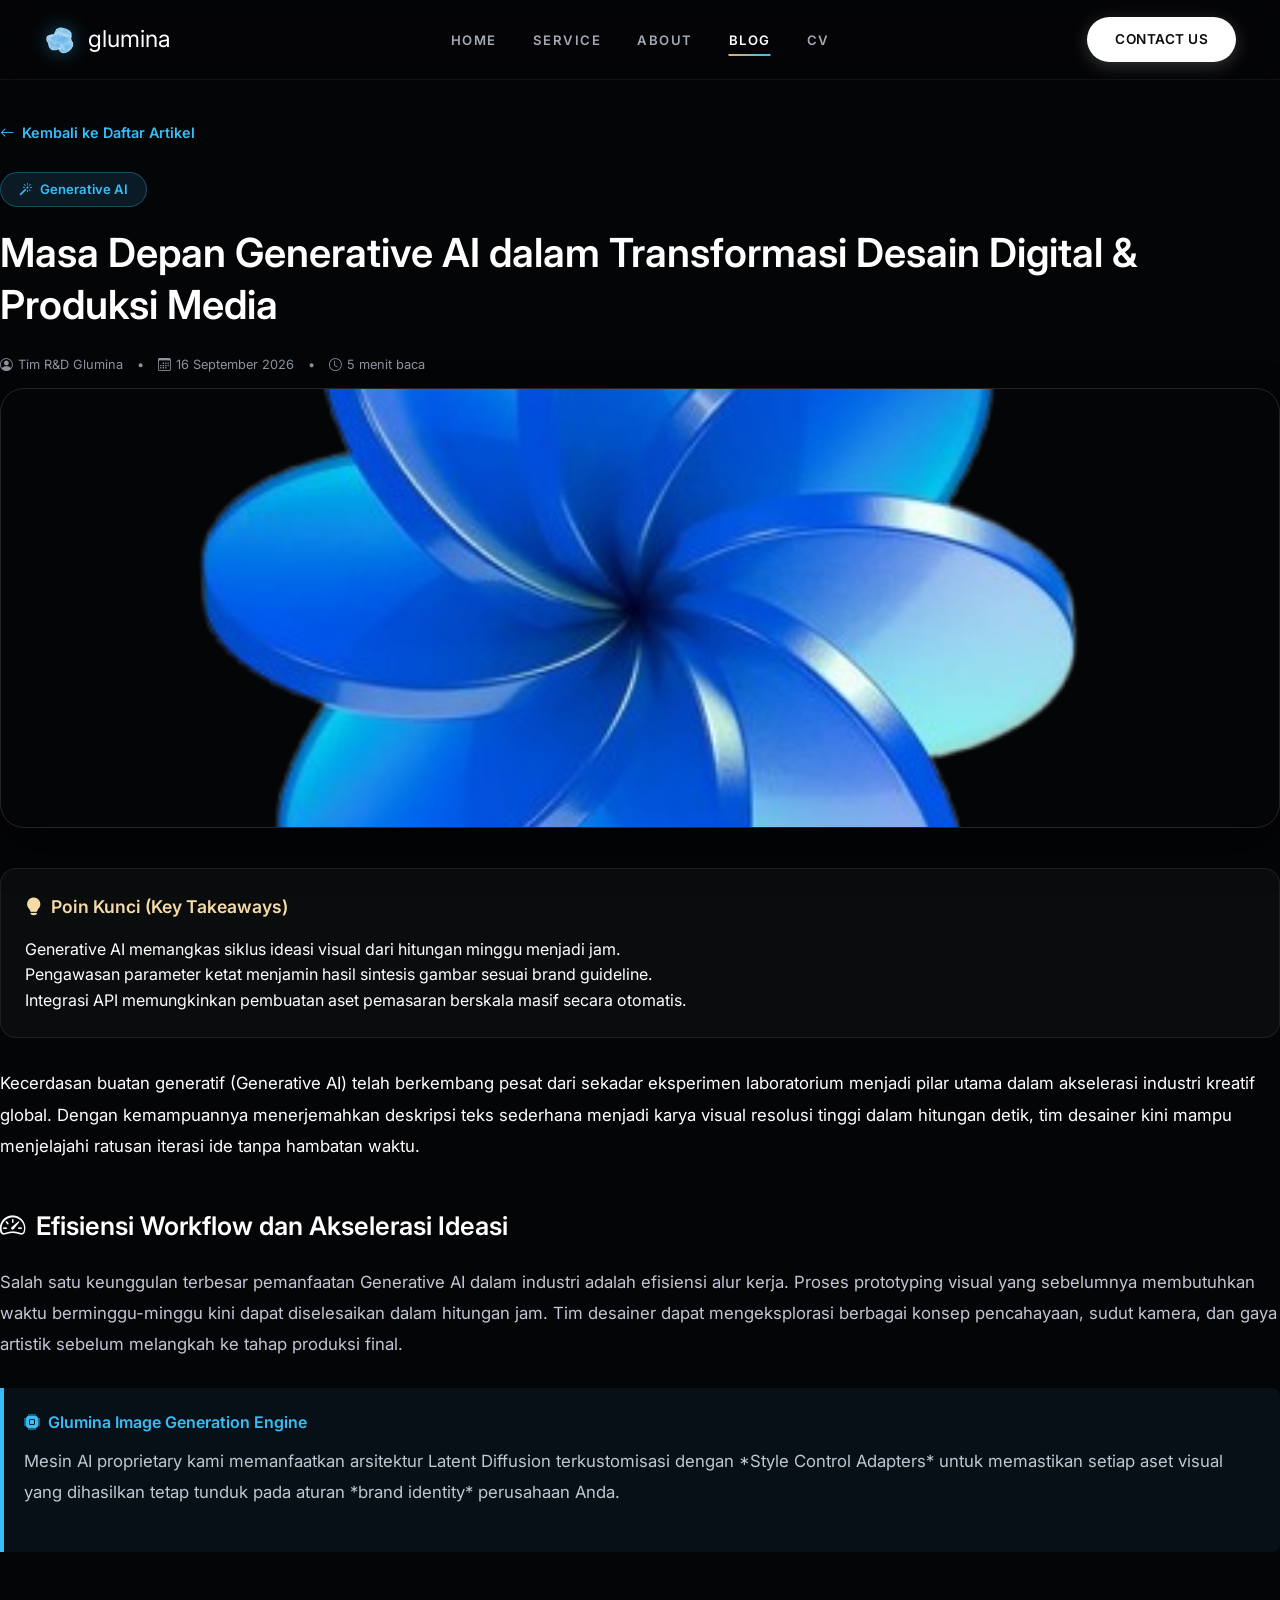
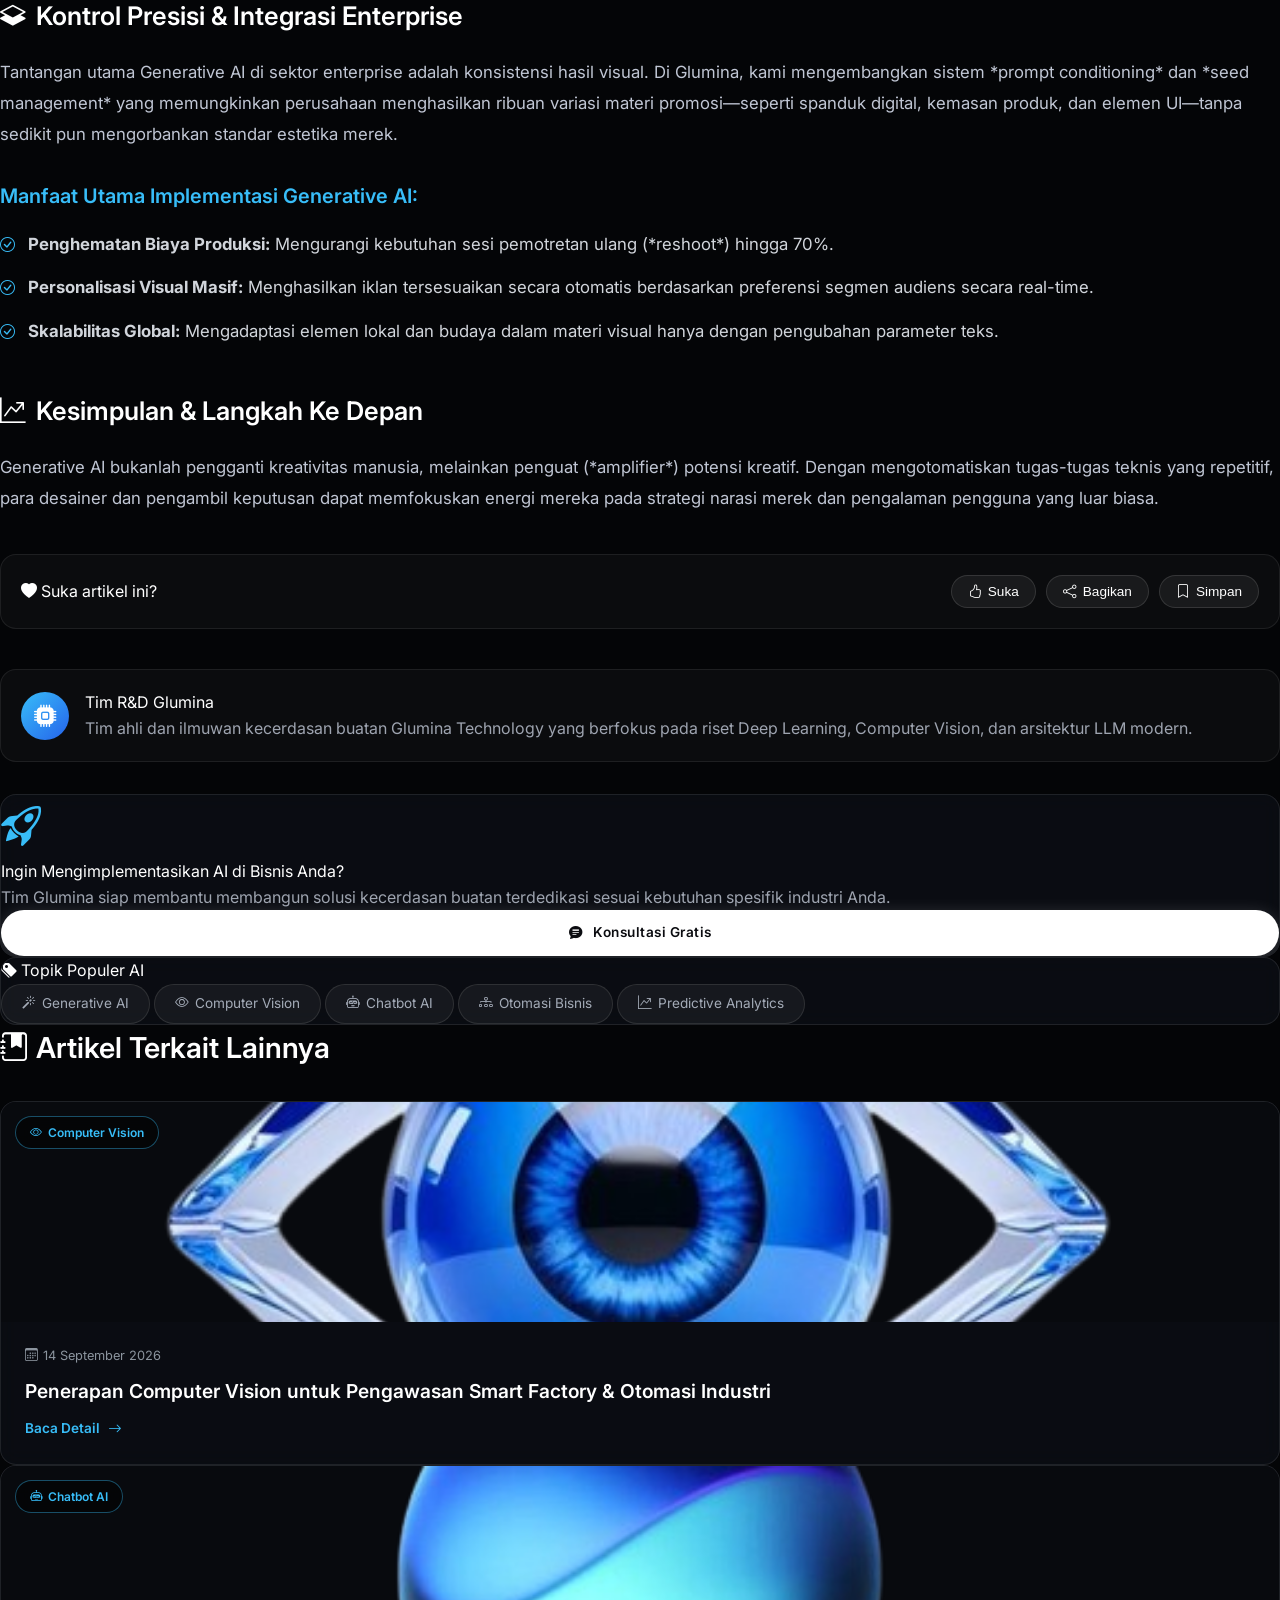
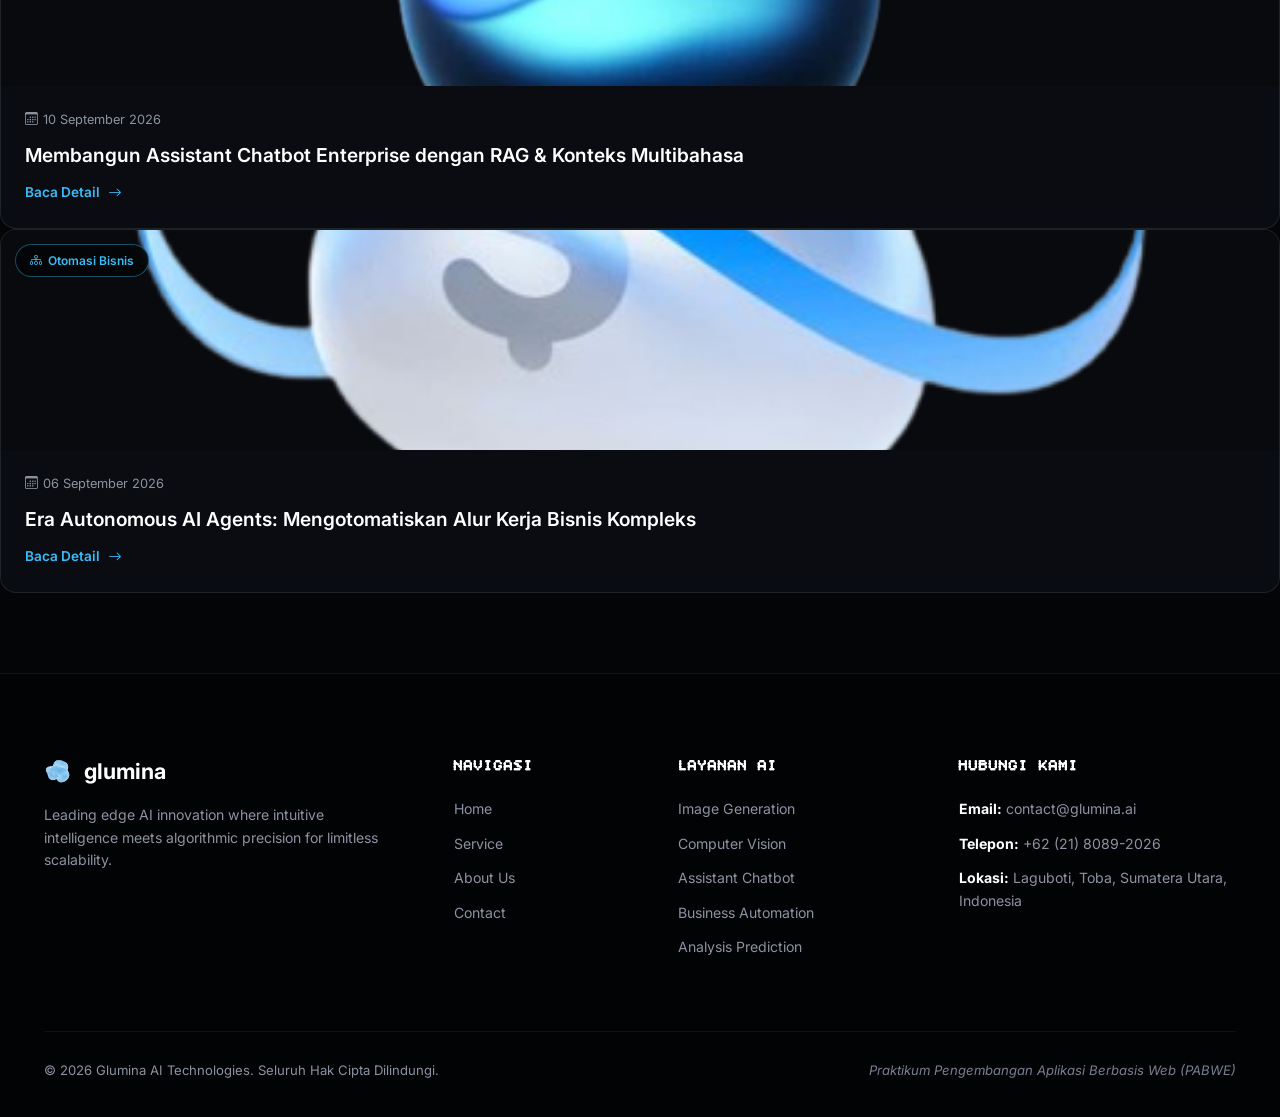
==== blog-detail.html @ ffeb389b "update: optimalisation code" ====
<!DOCTYPE html>
<html lang="id">

<head>
    <meta charset="UTF-8">
    <meta name="viewport" content="width=device-width, initial-scale=1.0">
    <meta name="description" content="Detail Artikel Glumina Blog — Wawasan Mendalam Seputar Artificial Intelligence &amp; Teknologi Terdepan.">
    <title id="pageTitle">Glumina Blog Article — Detail Artikel AI</title>
    <link rel="preconnect" href="https://fonts.googleapis.com">
    <link rel="preconnect" href="https://fonts.gstatic.com" crossorigin>
    <link href="https://fonts.googleapis.com/css2?family=Bitcount+Single:wght@100..900&family=Inter:ital,opsz,wght@0,14..32,100..900;1,14..32,100..900&display=swap" rel="stylesheet">
    <link rel="icon" type="image/png" href="assets/images/logoglumina.png">
    <link rel="stylesheet" href="bootstrap-5.3.8-dist/css/bootstrap.min.css">
    <link rel="stylesheet" href="https://cdn.jsdelivr.net/npm/bootstrap-icons@1.11.3/font/bootstrap-icons.min.css">
    <link rel="stylesheet" href="styles/app.css">
</head>

<body>
    <header class="site-header" id="header">
        <div class="header-container">
            <a href="index.html" class="brand-logo" aria-label="Glumina Home">
                <img src="assets/images/luminalogo.gif" alt="Glumina Cloud Logo" class="brand-icon">
                <span class="brand-name">glumina</span>
            </a>
            <button class="nav-toggle" id="navToggle" aria-label="Buka Menu Navigasi" aria-expanded="false">
                <span class="hamburger-line"></span>
                <span class="hamburger-line"></span>
                <span class="hamburger-line"></span>
            </button>
            <nav class="main-nav" id="mainNav">
                <ul class="nav-list">
                    <li class="nav-item"><a href="index.html" class="nav-link">HOME</a></li>
                    <li class="nav-item"><a href="index.html#layanan" class="nav-link">SERVICE</a></li>
                    <li class="nav-item"><a href="index.html#tentang" class="nav-link">ABOUT</a></li>
                    <li class="nav-item"><a href="blog.html" class="nav-link active">BLOG</a></li>
                    <li class="nav-item"><a href="cv.html" class="nav-link">CV</a></li>
                    <li class="nav-item mobile-nav-cta"><a href="index.html#cta" class="btn btn-pill btn-primary">CONTACT US</a></li>
                </ul>
            </nav>
            <div class="header-action">
                <a href="index.html#cta" class="btn btn-pill btn-primary">CONTACT US</a>
            </div>
        </div>
    </header>

    <main>
        <section class="article-section">
            <div class="container">
                <div class="row justify-content-center">
                    <div class="col-12 col-lg-10">

                        <!-- Back to blog link -->
                        <a href="blog.html" class="back-link">
                            <i class="bi bi-arrow-left"></i> Kembali ke Daftar Artikel
                        </a>

                        <!-- Article Header -->
                        <div class="text-center mb-4">
                            <div id="articleBadge" class="article-header-badge">
                                <i id="categoryIcon" class="bi bi-cpu"></i> <span id="categoryName">Generative AI</span>
                            </div>
                            <h1 id="articleTitle" class="article-hero-title">
                                Masa Depan Generative AI dalam Transformasi Desain Digital & Produksi Media
                            </h1>

                            <!-- Article Meta info -->
                            <div class="bs-card-meta justify-content-center text-center">
                                <span class="bs-card-meta-item">
                                    <i class="bi bi-person-circle"></i> <span id="articleAuthor">Tim R&D Glumina</span>
                                </span>
                                <span>&bull;</span>
                                <span class="bs-card-meta-item">
                                    <i class="bi bi-calendar3"></i> <span id="articleDate">16 Sept 2026</span>
                                </span>
                                <span>&bull;</span>
                                <span class="bs-card-meta-item">
                                    <i class="bi bi-clock"></i> <span id="articleReadTime">5 menit baca</span>
                                </span>
                            </div>
                        </div>

                        <!-- Featured Cover Image -->
                        <img id="articleCover" src="assets/images/fitur/imagegenerate.png" alt="Article Cover" class="article-cover-img">

                        <!-- Main Content & Sidebar Layout -->
                        <div class="row g-4">
                            <!-- Left / Center: Article Content -->
                            <div class="col-12 col-lg-8">

                                <!-- Key Takeaways Box -->
                                <div class="key-takeaways-card">
                                    <h2 class="key-takeaways-title">
                                        <i class="bi bi-lightbulb-fill"></i> Poin Kunci (Key Takeaways)
                                    </h2>
                                    <ul id="keyTakeawaysList" class="mb-0">
                                        <li>Generative AI memangkas siklus ideasi visual dari hitungan minggu menjadi jam.</li>
                                        <li>Pengawasan parameter ketat menjamin hasil sintesis gambar sesuai brand guideline.</li>
                                        <li>Integrasi API memungkinkan pembuatan aset pemasaran berskala masif secara otomatis.</li>
                                    </ul>
                                </div>

                                <!-- Dynamic Body Content -->
                                <div id="articleBody" class="article-body-text">
                                    <!-- Populated via JavaScript -->
                                </div>

                                <!-- Share & Action Bar -->
                                <div class="share-bar">
                                    <div class="d-flex align-items-center gap-2">
                                        <span class="text-white fw-bold"><i class="bi bi-heart-fill text-danger me-1"></i> Suka artikel ini?</span>
                                    </div>
                                    <div class="share-btn-group">
                                        <button class="btn-action-icon" onclick="alert('Artikel berhasil disukai!')">
                                            <i class="bi bi-hand-thumbs-up"></i> Suka
                                        </button>
                                        <button class="btn-action-icon" onclick="navigator.clipboard.writeText(window.location.href); alert('Tautan artikel berhasil disalin!');">
                                            <i class="bi bi-share"></i> Bagikan
                                        </button>
                                        <button class="btn-action-icon" onclick="alert('Artikel disimpan ke daftar bacaan!')">
                                            <i class="bi bi-bookmark"></i> Simpan
                                        </button>
                                    </div>
                                </div>

                                <!-- Author Card -->
                                <div class="article-author-card">
                                    <div class="article-author-avatar">
                                        <i class="bi bi-cpu-fill"></i>
                                    </div>
                                    <div>
                                        <p id="authorCardName" class="text-white mb-1 fw-bold">Tim R&D Glumina</p>
                                        <p class="text-muted small mb-0"> Tim ahli dan ilmuwan kecerdasan buatan Glumina Technology yang berfokus pada riset Deep Learning, Computer Vision, dan arsitektur LLM modern.</p>
                                    </div>
                                </div>

                            </div>

                            <!-- Right: Sidebar Sticky Navigation & Info -->
                            <div class="col-12 col-lg-4">
                                <div class="sticky-top" style="top: 100px;">

                                    <!-- AI Solutions Banner -->
                                    <div class="card bs-blog-card p-4 mb-4 text-center">
                                        <i class="bi bi-rocket-takeoff text-cyan mb-2" style="font-size: 2.5rem; color: var(--cyan-accent);"></i>
                                        <p class="text-white fs-5 fw-bold mb-2">Ingin Mengimplementasikan AI di Bisnis Anda?</p>
                                        <p class="text-muted small mb-3">Tim Glumina siap membantu membangun solusi kecerdasan buatan terdedikasi sesuai kebutuhan spesifik industri Anda.</p>
                                        <a href="index.html#cta" class="btn btn-pill btn-primary w-100">
                                            <i class="bi bi-chat-text-fill"></i> Konsultasi Gratis
                                        </a>
                                    </div>

                                    <!-- Article Categories Quick Box -->
                                    <div class="card bs-blog-card p-4">
                                        <p class="text-white fs-6 fw-bold mb-3">
                                            <i class="bi bi-tags-fill text-gold me-2"></i> Topik Populer AI
                                        </p>
                                        <div class="d-flex flex-wrap gap-2">
                                            <a href="blog.html" class="category-pill py-1 px-3 fs-7 text-decoration-none">
                                                <i class="bi bi-magic"></i> Generative AI
                                            </a>
                                            <a href="blog.html" class="category-pill py-1 px-3 fs-7 text-decoration-none">
                                                <i class="bi bi-eye"></i> Computer Vision
                                            </a>
                                            <a href="blog.html" class="category-pill py-1 px-3 fs-7 text-decoration-none">
                                                <i class="bi bi-robot"></i> Chatbot AI
                                            </a>
                                            <a href="blog.html" class="category-pill py-1 px-3 fs-7 text-decoration-none">
                                                <i class="bi bi-diagram-3"></i> Otomasi Bisnis
                                            </a>
                                            <a href="blog.html" class="category-pill py-1 px-3 fs-7 text-decoration-none">
                                                <i class="bi bi-graph-up-arrow"></i> Predictive Analytics
                                            </a>
                                        </div>
                                    </div>

                                </div>
                            </div>
                        </div>

                        <!-- Related Articles Section (Bootstrap Cards) -->
                        <div class="mt-5 pt-4 border-top border-secondary border-opacity-25">
                            <h2 class="related-title">
                                <i class="bi bi-journal-bookmark-fill me-2 text-cyan"></i> Artikel Terkait Lainnya
                            </h2>
                            <div class="row g-4" id="relatedArticlesRow">
                                <!-- Populated dynamically by JS -->
                            </div>
                        </div>

                    </div>
                </div>
            </div>
        </section>
    </main>

    <footer class="site-footer" id="kontak">
        <div class="section-container">
            <div class="footer-top">
                <div class="footer-col footer-brand-col">
                    <div class="footer-brand"><img src="assets/images/luminalogo.gif" alt="Logo" class="footer-logo"><span class="footer-brand-name">glumina</span></div>
                    <p class="footer-tagline">Leading edge AI innovation where intuitive intelligence meets algorithmic precision for limitless scalability.</p>
                </div>
                <div class="footer-col">
                    <p class="footer-heading font-bitcount">Navigasi</p>
                    <ul class="footer-nav">
                        <li><a href="index.html" class="footer-link">Home</a></li>
                        <li><a href="#layanan" class="footer-link">Service</a></li>
                        <li><a href="#tentang" class="footer-link">About Us</a></li>
                        <li><a href="#cta" class="footer-link">Contact</a></li>
                    </ul>
                </div>
                <div class="footer-col">
                    <p class="footer-heading font-bitcount">Layanan AI</p>
                    <ul class="footer-nav">
                        <li><a href="#service-image-gen" class="footer-link">Image Generation</a></li>
                        <li><a href="#service-comp-vision" class="footer-link">Computer Vision</a></li>
                        <li><a href="#service-chatbot" class="footer-link">Assistant Chatbot</a></li>
                        <li><a href="#service-automation" class="footer-link">Business Automation</a></li>
                        <li><a href="#service-analysis" class="footer-link">Analysis Prediction</a></li>
                    </ul>
                </div>
                <div class="footer-col">
                    <p class="footer-heading font-bitcount">Hubungi Kami</p>
                    <ul class="footer-contact">
                        <li><strong>Email:</strong> contact@glumina.ai</li>
                        <li><strong>Telepon:</strong> +62 (21) 8089-2026</li>
                        <li><strong>Lokasi:</strong> Laguboti, Toba, Sumatera Utara, Indonesia</li>
                    </ul>
                </div>
            </div>
            <div class="footer-bottom">
                <p class="footer-copyright">&copy; 2026 Glumina AI Technologies. Seluruh Hak Cipta Dilindungi.</p>
                <p class="footer-academic">Praktikum Pengembangan Aplikasi Berbasis Web (PABWE)</p>
            </div>
        </div>
    </footer>

    <script src="bootstrap-5.3.8-dist/js/bootstrap.bundle.min.js"></script>
    <script>
        const navToggle = document.getElementById('navToggle');
        const mainNav = document.getElementById('mainNav');
        if (navToggle && mainNav) {
            navToggle.addEventListener('click', () => {
                mainNav.classList.toggle('active');
            });
        }

        // Comprehensive Database of AI Articles
        const articlesDB = {
            "generative-ai": {
                id: "generative-ai",
                category: "Generative AI",
                categoryIcon: "bi-magic",
                title: "Masa Depan Generative AI dalam Transformasi Desain Digital & Produksi Media",
                author: "Tim R&D Glumina",
                date: "16 September 2026",
                readTime: "5 menit baca",
                cover: "assets/images/fitur/imagegenerate.png",
                takeaways: [
                    "Generative AI memangkas siklus ideasi visual dari hitungan minggu menjadi jam.",
                    "Pengawasan parameter ketat menjamin hasil sintesis gambar sesuai brand guideline.",
                    "Integrasi API memungkinkan pembuatan aset pemasaran berskala masif secara otomatis."
                ],
                content: `
                    <p class="lead text-white fw-normal">
                        Kecerdasan buatan generatif (Generative AI) telah berkembang pesat dari sekadar eksperimen laboratorium menjadi pilar utama dalam akselerasi industri kreatif global. Dengan kemampuannya menerjemahkan deskripsi teks sederhana menjadi karya visual resolusi tinggi dalam hitungan detik, tim desainer kini mampu menjelajahi ratusan iterasi ide tanpa hambatan waktu.
                    </p>

                    <h2><i class="bi bi-speedometer2 text-cyan"></i> Efisiensi Workflow dan Akselerasi Ideasi</h2>
                    <p>
                        Salah satu keunggulan terbesar pemanfaatan Generative AI dalam industri adalah efisiensi alur kerja. Proses prototyping visual yang sebelumnya membutuhkan waktu berminggu-minggu kini dapat diselesaikan dalam hitungan jam. Tim desainer dapat mengeksplorasi berbagai konsep pencahayaan, sudut kamera, dan gaya artistik sebelum melangkah ke tahap produksi final.
                    </p>

                    <div class="ai-callout-box">
                        <div class="ai-callout-title">
                            <i class="bi bi-cpu-fill"></i> Glumina Image Generation Engine
                        </div>
                        <p class="mb-0 text-white-50 small">
                            Mesin AI proprietary kami memanfaatkan arsitektur Latent Diffusion terkustomisasi dengan *Style Control Adapters* untuk memastikan setiap aset visual yang dihasilkan tetap tunduk pada aturan *brand identity* perusahaan Anda.
                        </p>
                    </div>

                    <h2><i class="bi bi-layers-half text-cyan"></i> Kontrol Presisi & Integrasi Enterprise</h2>
                    <p>
                        Tantangan utama Generative AI di sektor enterprise adalah konsistensi hasil visual. Di Glumina, kami mengembangkan sistem *prompt conditioning* dan *seed management* yang memungkinkan perusahaan menghasilkan ribuan variasi materi promosi—seperti spanduk digital, kemasan produk, dan elemen UI—tanpa sedikit pun mengorbankan standar estetika merek.
                    </p>

                    <h3>Manfaat Utama Implementasi Generative AI:</h3>
                    <ul>
                        <li><strong>Penghematan Biaya Produksi:</strong> Mengurangi kebutuhan sesi pemotretan ulang (*reshoot*) hingga 70%.</li>
                        <li><strong>Personalisasi Visual Masif:</strong> Menghasilkan iklan tersesuaikan secara otomatis berdasarkan preferensi segmen audiens secara real-time.</li>
                        <li><strong>Skalabilitas Global:</strong> Mengadaptasi elemen lokal dan budaya dalam materi visual hanya dengan pengubahan parameter teks.</li>
                    </ul>

                    <h2><i class="bi bi-graph-up-arrow text-cyan"></i> Kesimpulan & Langkah Ke Depan</h2>
                    <p>
                        Generative AI bukanlah pengganti kreativitas manusia, melainkan penguat (*amplifier*) potensi kreatif. Dengan mengotomatiskan tugas-tugas teknis yang repetitif, para desainer dan pengambil keputusan dapat memfokuskan energi mereka pada strategi narasi merek dan pengalaman pengguna yang luar biasa.
                    </p>
                `
            },

            "computer-vision": {
                id: "computer-vision",
                category: "Computer Vision",
                categoryIcon: "bi-eye",
                title: "Penerapan Computer Vision untuk Pengawasan Smart Factory & Otomasi Industri",
                author: "Dr. Aris Setiawan (Lead Computer Vision Engineer)",
                date: "14 September 2026",
                readTime: "7 menit baca",
                cover: "assets/images/fitur/compvision.png",
                takeaways: [
                    "Deteksi cacat visual presisi mikron meningkatkan standar kontrol kualitas manufaktur.",
                    "Pemrosesan Edge AI memastikan analisis video real-time dengan latensi terendah (<15ms).",
                    "Sistem otomatisasi K3 (Safety) mencegah kecelakaan kerja dengan pengawasan AI 24/7."
                ],
                content: `
                    <p class="lead text-white fw-normal">
                        Dalam era Industri 4.0, integrasi sistem Computer Vision pada lini produksi pabrik pintar (Smart Factory) telah mengubah cara perusahaan manufaktur menjaga kualitas produk dan keamanan operasional secara terukur dan otomatis.
                    </p>

                    <h2><i class="bi bi-search text-cyan"></i> Deteksi Cacat Visual Otomatis (Automated Defect Detection)</h2>
                    <p>
                        Inspeksi manual oleh manusia sering kali rentan terhadap kelelahan dan inkonsistensi. Menggunakan arsitektur jaringan saraf konvolusional (CNN) mutakhir seperti YOLO dan Vision Transformers, kamera industri yang ditenagai Glumina Computer Vision mampu mendeteksi retakan micro, goresan cat, dan kesalahan perakitan komponen dalam kecepatan 120 frame per detik.
                    </p>

                    <div class="ai-callout-box">
                        <div class="ai-callout-title">
                            <i class="bi bi-shield-check"></i> Pengawasan Keselamatan Kerja (K3 / HSE)
                        </div>
                        <p class="mb-0 text-white-50 small">
                            Sistem AI kami secara otomatis mengidentifikasi pekerja yang tidak menggunakan Alat Pelindung Diri (APD) seperti helm atau rompi keselamatan di area berbahaya, lalu mengirimkan notifikasi peringatan instan ke pusat kendali.
                        </p>
                    </div>

                    <h2><i class="bi bi-cpu text-cyan"></i> Pemrosesan Edge AI Tanpa Latensi</h2>
                    <p>
                        Untuk menjamin keputusan cepat di garis produksi, algoritma Computer Vision Glumina disebarkan langsung pada perangkat *Edge Hardware* terkustomisasi. Ini menghilangkan ketergantungan pada koneksi internet dan menjamin pemrosesan data sensitif tetap berada di dalam jaringan internal pabrik.
                    </p>

                    <h3>Fitur Unggulan Computer Vision Glumina:</h3>
                    <ul>
                        <li><strong>High-Speed Optical Character Recognition (OCR):</strong> Membaca nomor seri dan kode matriks pada produk bergerak cepat.</li>
                        <li><strong>Multi-Camera Synchronization:</strong> Melacak pergerakan aset dan armada otomatis (AGV) di seluruh area gudang secara terintegrasi.</li>
                        <li><strong>Dashboard Analitik Predictive Quality:</strong> Menyediakan statistik tren cacat produk secara komprehensif.</li>
                    </ul>

                    <h2><i class="bi bi-check-circle-fill text-cyan"></i> Kesimpulan</h2>
                    <p>
                        Penerapan Computer Vision dalam smart factory tidak hanya meningkatkan efisiensi operasional, tetapi juga menciptakan lingkungan kerja yang jauh lebih aman serta memperkuat daya saing produk di pasar global.
                    </p>
                `
            },

            "chatbot-ai": {
                id: "chatbot-ai",
                category: "Chatbot AI",
                categoryIcon: "bi-robot",
                title: "Membangun Assistant Chatbot Enterprise dengan RAG & Konteks Multibahasa",
                author: "Maya Putri (Head of AI Solutions)",
                date: "10 September 2026",
                readTime: "6 menit baca",
                cover: "assets/images/fitur/chatassist.png",
                takeaways: [
                    "Retrieval-Augmented Generation (RAG) menghilangkan halusinasi teks pada AI enterprise.",
                    "Dukungan multibahasa alami meningkatkan kepuasan pelanggan secara global.",
                    "Integrasi seamlessly dengan CRM dan sistem ticketing internal perusahaan."
                ],
                content: `
                    <p class="lead text-white fw-normal">
                        Layanan pelanggan masa kini membutuhkan kecepatan respons tanpa mengorbankan ketepatan informasi. Dengan memadukan Large Language Models (LLM) dan arsitektur Retrieval-Augmented Generation (RAG), chatbot AI modern mampu menjawab pertanyaan kompleks pelanggan berdasarkan basis pengetahuan resmi perusahaan secara presisi.
                    </p>

                    <h2><i class="bi bi-database-check text-cyan"></i> Solusi RAG: Menghindari Halusinasi Informasi</h2>
                    <p>
                        Model AI generatif standar terkadang memberikan jawaban yang tampak meyakinkan namun salah secara fakta (halusinasi). Dengan teknik RAG, chatbot Glumina terlebih dahulu melakukan pencarian fakta pada *Vector Database* perusahaan sebelum menyusun jawaban. Hasilnya adalah jawaban yang 100% akurat dan terverifikasi.
                    </p>

                    <div class="ai-callout-box">
                        <div class="ai-callout-title">
                            <i class="bi bi-translate"></i> Pengenalan Konteks Multibahasa & Empati
                        </div>
                        <p class="mb-0 text-white-50 small">
                            Chatbot kami tidak hanya menerjemahkan kata demi kata, melainkan memahami nuansa bahasa lokal, nada emosi pelanggan, serta jargon spesifik industri seperti perbankan, e-commerce, dan logistik.
                        </p>
                    </div>

                    <h2><i class="bi bi-diagram-2 text-cyan"></i> Integrasi Omni-Channel & Handoff ke Manusia</h2>
                    <p>
                        Chatbot Glumina dapat dengan mudah terhubung ke berbagai platform komunikasi populer seperti WhatsApp Business, Website Live Chat, Telegram, hingga Slack. Jika pelanggan membutuhkan penanganan khusus, AI secara mulus menyerahkan percakapan (*handoff*) beserta ringkasan riwayat ke agen manusia.
                    </p>

                    <h3>Keunggulan Asisten Chatbot Glumina:</h3>
                    <ul>
                        <li><strong>Dukungan Operasional 24/7/365:</strong> Menangani hingga 90% pertanyaan rutin secara mandiri tanpa penundaan.</li>
                        <li><strong>Keamanan Data Terjamin:</strong> Memenuhi standar enkripsi data enterprise dan kepatuhan privasi (GDPR/UU PDP).</li>
                        <li><strong>Waktu Pembelajaran Singkat:</strong> Cukup dengan mengunggah dokumen PDF, FAQ, atau API documentation untuk melatih bot.</li>
                    </ul>

                    <h2><i class="bi bi-trophy text-cyan"></i> Kesimpulan</h2>
                    <p>
                        Asisten Chatbot AI modern bertransformasi dari sekadar mesin penjawab otomatis menjadi mitra strategis dalam meningkatkan loyalitas dan kepuasan pelanggan enterprise.
                    </p>
                `
            },

            "autonomous-agents": {
                id: "autonomous-agents",
                category: "Otomasi Bisnis",
                categoryIcon: "bi-diagram-3",
                title: "Era Autonomous AI Agents: Mengotomatiskan Alur Kerja Bisnis Kompleks",
                author: "Tim Architecture Glumina",
                date: "06 September 2026",
                readTime: "8 menit baca",
                cover: "assets/images/fitur/business.png",
                takeaways: [
                    "Agen AI mandiri mampu merencanakan dan mengeksekusi urutan tugas multi-langkah.",
                    "Sistem Multi-Agent Collaboration memungkinkan pemisahan peran secara spesifik.",
                    "Integrasi API otomatis mengurangi kebutuhan input manual secara drastis."
                ],
                content: `
                    <p class="lead text-white fw-normal">
                        Perkembangan teknologi kecerdasan buatan telah memasuki babak baru dengan lahirnya Autonomous AI Agents. Berbeda dengan AI konvensional yang hanya merespons satu instruksi, AI Agents memiliki kemampuan beradaptasi, menyusun rencana kerja, mengeksekusi alat (*tool use*), dan menyelesaikan masalah bisnis yang rumit secara mandiri.
                    </p>

                    <h2><i class="bi bi-gear-wide-connected text-cyan"></i> Bagaimana AI Agent Bekerja?</h2>
                    <p>
                        Autonomous AI Agent memanfaatkan LLM sebagai 'otak utama' untuk memecahkan sasaran besar menjadi langkah-langkah kecil. Agent kemudian memanggil API eksternal, membaca dokumen, menjalankan kueri basis data, hingga mengirimkan laporan analisis secara otomatis.
                    </p>

                    <div class="ai-callout-box">
                        <div class="ai-callout-title">
                            <i class="bi bi-people-fill"></i> Arsitektur Multi-Agent Collaboration
                        </div>
                        <p class="mb-0 text-white-50 small">
                            Di Glumina, kami menerapkan pola beberapa agen AI yang saling berhubungan—misalnya **Agent Perencana**, **Agent Pengumpul Data**, dan **Agent Quality Assurance**—yang saling memeriksa hasil kerja satu sama lain sebelum memberikan output akhir.
                        </p>
                    </div>

                    <h2><i class="bi bi-briefcase text-cyan"></i> Studi Kasus Otomasi Proses Bisnis</h2>
                    <p>
                        Dalam divisi riset pasar, AI Agent Glumina dapat menerima instruksi: *"Buat analisis kompetitor untuk produk X"*. Agent secara otomatis menjelajahi web, merangkum harga kompetitor, mengekstrak tanggapan pelanggan, menyusun laporan PDF, dan mengirimkan email ringkasan ke jajaran manajerial.
                    </p>

                    <h3>Manfaat Utama Agen AI Mandiri:</h3>
                    <ul>
                        <li><strong>Eksekusi Tugas End-to-End:</strong> Tidak memerlukan pengawasan manusia di setiap langkah kecil.</li>
                        <li><strong>Self-Correction & Error Handling:</strong> Agen mampu mendeteksi kegagalan API dan mencoba alternatif solusi secara otomatis.</li>
                        <li><strong>Skalabilitas Alur Kerja:</strong> Menangani ribuan dokumen atau transaksi secara paralel.</li>
                    </ul>

                    <h2><i class="bi bi-rocket text-cyan"></i> Masa Depan Agen Cerdas</h2>
                    <p>
                        Autonomous AI Agents akan menjadi tulang punggung efisiensi bisnis masa depan, memungkinkan organisasi memfokuskan SDM pada keputusan strategis berbobot tinggi.
                    </p>
                `
            },

            "predictive-analytics": {
                id: "predictive-analytics",
                category: "AI Trends",
                categoryIcon: "bi-graph-up-arrow",
                title: "Predictive Analytics Berbasis Machine Learning untuk Optimalisasi Supply Chain",
                author: "Rian Kurniawan (Data Science Specialist)",
                date: "02 September 2026",
                readTime: "5 menit baca",
                cover: "assets/images/fitur/analysis.png",
                takeaways: [
                    "Model time-series ML memprediksi fluktuasi permintaan barang dengan akurasi tinggi.",
                    "Pencegahan *overstock* dan *stockout* secara otomatis menghemat biaya pergudangan.",
                    "Analisis preskriptif memberikan rekomendasi tindakan mitigasi risiko rantai pasok."
                ],
                content: `
                    <p class="lead text-white fw-normal">
                        Ketidakpastian pasokan dan fluktuasi pasar merupakan tantangan terbesar dalam manajemen logistik modern. Pemanfaatan Predictive Analytics berbasis Machine Learning memungkinkan perusahaan mengantisipasi perubahan sebelum masalah terjadi.
                    </p>

                    <h2><i class="bi bi-graph-up text-cyan"></i> Pemodelan Deret Waktu (Time-Series Forecasting)</h2>
                    <p>
                        Menggunakan algoritma perkiraan canggih seperti XGBoost, Prophet, dan LSTM, Glumina Predictive Engine menganalisis data historis penjualan, pola musiman, tren ekonomi, hingga kondisi cuaca untuk memprediksi volume permintaan produk secara presisi per wilayah.
                    </p>

                    <div class="ai-callout-box">
                        <div class="ai-callout-title">
                            <i class="bi bi-box-seam-fill"></i> Optimalisasi Inventaris Cerdas
                        </div>
                        <p class="mb-0 text-white-50 small">
                            Dengan prediksi yang akurat, sistem memberikan rekomendasi otomatis kapan dan berapa banyak barang yang harus dipesan kembali, sehingga mengurangi penumpukan modal pada barang mati (*deadstock*).
                        </p>
                    </div>

                    <h2><i class="bi bi-diagram-3-fill text-cyan"></i> Deteksi Anomali & Mitigasi Risiko</h2>
                    <p>
                        Machine Learning juga secara kontinu memantau jalur distribusi untuk mendeteksi potensi gangguan—seperti keterlambatan pengiriman kapal atau lonjakan harga bahan baku—dan memberikan opsi rute alternatif terbaik secara preskriptif.
                    </p>

                    <h3>Hasil yang Dicapai dengan Predictive Analytics:</h3>
                    <ul>
                        <li><strong>Penurunan Biaya Gudang:</strong> Memangkas inventaris berlebih hingga 25%.</li>
                        <li><strong>Peningkatan Ketersediaan Produk:</strong> Meminimalkan risiko kehabisan stok (*out-of-stock*) hingga 98%.</li>
                        <li><strong>Pengambilan Keputusan Berbasis Data:</strong> Mengganti intuisi dengan analisis statistik yang terukur.</li>
                    </ul>

                    <h2><i class="bi bi-lightbulb-fill text-cyan"></i> Kesimpulan</h2>
                    <p>
                        Predictive Analytics mengubah manajemen rantai pasok dari pendekatan reaktif menjadi strategi proaktif berdaya saing tinggi.
                    </p>
                `
            },

            "ai-ethics": {
                id: "ai-ethics",
                category: "AI Governance",
                categoryIcon: "bi-shield-lock",
                title: "Etika AI & Tata Kelola Data: Membangun Sistem AI yang Bertanggung Jawab",
                author: "Tim Governance & Compliance Glumina",
                date: "28 Agustus 2026",
                readTime: "6 menit baca",
                cover: "assets/images/fitur/imagegenerate.png",
                takeaways: [
                    "Explainable AI (XAI) memastikan setiap keputusan algoritma dapat dijelaskan.",
                    "Audit bias secara berkala mencegah diskriminasi dalam model kecerdasan buatan.",
                    "Perlindungan data pribadi pengguna dijamin dengan enkripsi dan tata kelola ketat."
                ],
                content: `
                    <p class="lead text-white fw-normal">
                        Seiring kian masifnya adopsi kecerdasan buatan dalam ranah krusial seperti keuangan, kesehatan, dan hukum, penerapan Etika AI dan Tata Kelola Data (AI Governance) menjadi fondasi penting dalam membangun kepercayaan pengguna.
                    </p>

                    <h2><i class="bi bi-journal-check text-cyan"></i> Prinsip Explainable AI (XAI)</h2>
                    <p>
                        Salah satu masalah terbesar model *deep learning* adalah sifatnya yang seperti "kotak hitam" (black box). Melalui arsitektur Explainable AI (XAI), Glumina memastikan setiap keputusan—seperti persetujuan kredit atau skor risiko—memiliki penjelasan logika matematis yang transparan dan dapat diaudit.
                    </p>

                    <div class="ai-callout-box">
                        <div class="ai-callout-title">
                            <i class="bi bi-file-lock2"></i> Privasi Data & Kepatuhan Regulasi
                        </div>
                        <p class="mb-0 text-white-50 small">
                            Kami menerapkan teknik *Differential Privacy* dan *Federated Learning* untuk melatih model AI tanpa perlu mengekspos data pribadi sensitif pengguna ke luar sistem yang aman.
                        </p>
                    </div>

                    <h2><i class="bi bi-sliders text-cyan"></i> Mitigasi Bias Algoritma</h2>
                    <p>
                        Model kecerdasan buatan dilatih menggunakan data historis yang terkadang mengandung bias kemanusiaan. Kami secara rutin mengaudit dataset dan menerapkan teknik *de-biasing* agar prediksi yang dihasilkan adil bagi seluruh lapisan masyarakat.
                    </p>

                    <h3>Pilar Utama Tata Kelola AI Glumina:</h3>
                    <ul>
                        <li><strong>Transparansi & Akuntabilitas:</strong> Dokumentasi menyeluruh mengenai arsitektur dan batasan model AI.</li>
                        <li><strong>Keamanan & Ketahanan (Robustness):</strong> Perlindungan terhadap serangan *adversarial prompt* dan kebocoran data.</li>
                        <li><strong>Kepatuhan Hukum:</strong> Tunduk pada standar ISO 42001, GDPR, dan Regulasi UU Perlindungan Data Pribadi.</li>
                    </ul>

                    <h2><i class="bi bi-shield-heart text-cyan"></i> Kesimpulan</h2>
                    <p>
                        Penerapan AI yang etis bukan sekadar kewajiban hukum, melainkan investasi jangka panjang dalam menjaga reputasi dan kepercayaan publik terhadap teknologi Anda.
                    </p>
                `
            }
        };

        // Render Article Function based on URL Parameter 'id'
        function loadArticle() {
            const urlParams = new URLSearchParams(window.location.search);
            let articleId = urlParams.get('id');

            // Fallback to 'generative-ai' if parameter is missing or invalid
            if (!articleId || !articlesDB[articleId]) {
                articleId = "generative-ai";
            }

            const data = articlesDB[articleId];

            // Update Page Meta & Elements
            document.title = data.title + " — Glumina Blog";
            document.getElementById('articleTitle').innerText = data.title;
            document.getElementById('categoryName').innerText = data.category;
            document.getElementById('categoryIcon').className = "bi " + data.categoryIcon;
            document.getElementById('articleAuthor').innerText = data.author;
            document.getElementById('authorCardName').innerText = data.author;
            document.getElementById('articleDate').innerText = data.date;
            document.getElementById('articleReadTime').innerText = data.readTime;
            document.getElementById('articleCover').src = data.cover;
            document.getElementById('articleCover').alt = data.title;

            // Render Key Takeaways
            const takeawaysContainer = document.getElementById('keyTakeawaysList');
            takeawaysContainer.innerHTML = data.takeaways.map(t => `<li>${t}</li>`).join('');

            // Render Article Content
            document.getElementById('articleBody').innerHTML = data.content;

            // Render Related Articles (exclude current article)
            renderRelatedArticles(articleId);
        }

        // Render Related Articles Grid
        function renderRelatedArticles(currentId) {
            const relatedRow = document.getElementById('relatedArticlesRow');
            const otherIds = Object.keys(articlesDB).filter(id => id !== currentId);

            // Pick up to 3 articles
            const selected = otherIds.slice(0, 3);

            relatedRow.innerHTML = selected.map(id => {
                const item = articlesDB[id];
                return `
                    <div class="col-12 col-md-4">
                        <div class="card bs-blog-card h-100">
                            <div class="bs-card-img-wrapper">
                                <span class="bs-card-badge">
                                    <i class="bi ${item.categoryIcon}"></i> ${item.category}
                                </span>
                                <img src="${item.cover}" alt="${item.title}" class="bs-card-img">
                            </div>
                            <div class="card-body">
                                <div class="bs-card-meta">
                                    <span class="bs-card-meta-item">
                                        <i class="bi bi-calendar3"></i> ${item.date}
                                    </span>
                                </div>
                                <h3 class="bs-card-title fs-6">
                                    <a href="blog-detail.html?id=${item.id}">
                                        ${item.title}
                                    </a>
                                </h3>
                                <a href="blog-detail.html?id=${item.id}" class="bs-btn-link mt-auto pt-2">
                                    Baca Detail <i class="bi bi-arrow-right"></i>
                                </a>
                            </div>
                        </div>
                    </div>
                `;
            }).join('');
        }

        // Run on DOM Content Loaded
        document.addEventListener('DOMContentLoaded', loadArticle);
    </script>
</body>

</html>
---- styles/app.css ----
/* ==========================================
   1. CSS VARIABLES & DESIGN TOKENS
   ========================================== */
:root {
    --color-bg: #040507;
    --color-bg-secondary: #0a0c10;
    --color-bg-card: #f3f5f8;
    --color-card-border: rgba(255, 255, 255, 0.1);
    --color-text-primary: #ffffff;
    --color-text-secondary: #9ea4b0;
    --color-text-card: #20242c;
    --color-text-muted: #5e6573;

    --gold-start: #ffeaae;
    --gold-mid: #e8b259;
    --gold-end: #ffa726;
    --cyan-accent: #38bdf8;
    --blue-glow: rgba(56, 189, 248, 0.25);

    --font-inter: "Inter", sans-serif;
    --font-bitcount: "Bitcount Single", system-ui, -apple-system, sans-serif;

    --container-max-width: 1240px;
    --header-height: 80px;
    --radius-sm: 8px;
    --radius-md: 16px;
    --radius-lg: 24px;
    --radius-pill: 9999px;

    --transition-fast: 0.2s ease;
    --transition-normal: 0.35s cubic-bezier(0.16, 1, 0.3, 1);
    --transition-slow: 0.6s cubic-bezier(0.16, 1, 0.3, 1);
}

/* ==========================================
   2. CSS RESET & GLOBAL BASE RULES
   ========================================== */
*,
*::before,
*::after {
    box-sizing: border-box;
    margin: 0;
    padding: 0;
}

html {
    scroll-behavior: smooth;
    font-size: 16px;
    background-color: var(--color-bg);
    color: var(--color-text-primary);
}

body {
    font-family: var(--font-inter);
    font-optical-sizing: auto;
    line-height: 1.6;
    background: var(--color-bg);
    overflow-x: hidden;
    -webkit-font-smoothing: antialiased;
    -moz-osx-font-smoothing: grayscale;
}

.inter-regular {
    font-weight: 400;
}

.inter-bold {
    font-weight: 700;
}

.bitcount-single-regular,
.font-bitcount {
    font-family: var(--font-bitcount);
    font-optical-sizing: auto;
    font-variation-settings: "slnt"0, "CRSV"0.5, "ELSH"0, "ELXP"0;
}

.font-bitcount {
    letter-spacing: 0.5px;
}

.font-inter {
    font-family: var(--font-inter);
}

.text-gold-italic {
    font-style: italic;
    font-weight: 500;
    color: #F5DCA6;
    display: inline-block;
    text-shadow: 0 4px 9.3px rgba(252, 242, 189, 0.3);
}

.text-white {
    color: #ffffff;
}

.text-muted {
    color: #9ea4b0 !important;
}

img {
    max-width: 100%;
    height: auto;
    display: block;
}

a {
    color: inherit;
    text-decoration: none;
    transition: color var(--transition-fast);
}

ul {
    list-style: none;
}

.section-container {
    width: 100%;
    max-width: var(--container-max-width);
    margin: 0 auto;
    padding: 0 24px;
}

/* ==========================================
   3. BUTTONS & INTERACTION STYLES
   ========================================== */
.btn {
    display: inline-flex;
    align-items: center;
    justify-content: center;
    gap: 10px;
    font-family: var(--font-inter);
    font-size: 0.85rem;
    font-weight: 600;
    letter-spacing: 0.5px;
    cursor: pointer;
    border: none;
    outline: none;
    text-decoration: none;
    transition: transform var(--transition-fast), box-shadow var(--transition-fast), background-color var(--transition-fast);
}

.btn-pill {
    border-radius: var(--radius-pill);
    padding: 12px 28px;
}

.btn-primary,
.btn-hero,
.btn-cta-submit {
    background: #ffffff;
    color: #0b0c10;
    box-shadow: 0 4px 18px rgba(255, 255, 255, 0.2);
}

.btn-primary:hover,
.btn-cta-submit:hover {
    transform: translateY(-2px);
    background: #eef1f6;
    box-shadow: 0 8px 24px rgba(255, 255, 255, 0.35);
}

.btn-hero {
    padding: 14px 34px;
    font-size: 0.88rem;
    font-weight: 700;
    letter-spacing: 0.8px;
    box-shadow: 0 6px 25px rgba(255, 255, 255, 0.25);
}

.btn-hero:hover {
    transform: translateY(-3px) scale(1.02);
    box-shadow: 0 10px 30px rgba(56, 189, 248, 0.4);
}

.btn-hero .arrow-icon,
.btn-cta-submit .arrow-icon {
    display: inline-block;
    transition: transform var(--transition-fast);
}

.btn-hero .arrow-icon {
    font-size: 1.1rem;
}

.btn-hero:hover .arrow-icon {
    transform: translateX(8px);
}

.btn-cta-submit:hover .arrow-icon {
    transform: translateX(4px);
}

.btn-cta-submit {
    font-weight: 700;
    padding: 14px 32px;
}

/* ==========================================
   4. STRUCTURE 1: NAV / HEADER
   ========================================== */
.site-header {
    position: fixed;
    top: 0;
    left: 0;
    right: 0;
    height: var(--header-height);
    z-index: 1000;
    background: rgba(4, 5, 7, 0.75);
    backdrop-filter: blur(14px);
    -webkit-backdrop-filter: blur(14px);
    border-bottom: 1px solid rgba(255, 255, 255, 0.05);
}

.header-container {
    max-width: var(--container-max-width);
    height: 100%;
    margin: 0 auto;
    padding: 0 24px;
    display: flex;
    align-items: center;
    justify-content: space-between;
}

.brand-logo {
    display: flex;
    align-items: center;
    gap: 12px;
}

.brand-icon {
    width: 32px;
    object-fit: contain;
    filter: drop-shadow(0 0 10px rgba(56, 189, 248, 0.4));
    transition: transform var(--transition-fast);
}

.brand-logo:hover .brand-icon {
    transform: scale(1.1) rotate(5deg);
}

.brand-name {
    font-size: 1.45rem;
    color: #ffffff;
}

.main-nav {
    display: flex;
    align-items: center;
    position: absolute;
    left: 50%;
    transform: translateX(-50%);
}

.nav-list {
    display: flex;
    align-items: center;
    gap: 36px;
}

.nav-link {
    font-size: 0.82rem;
    font-weight: 600;
    letter-spacing: 1.5px;
    color: #a4a9b6;
    position: relative;
    padding: 8px 0;
}

.nav-link::after {
    content: "";
    position: absolute;
    bottom: 0;
    left: 50%;
    width: 0;
    height: 2px;
    background: linear-gradient(90deg, var(--gold-mid), var(--cyan-accent));
    transition: width var(--transition-fast), left var(--transition-fast);
}

.nav-link:hover,
.nav-link.active {
    color: #ffffff;
}

.nav-link:hover::after,
.nav-link.active::after {
    width: 100%;
    left: 0;
}

@media screen and (min-width: 769px) {
    .mobile-nav-cta {
        display: none !important;
    }
}

.nav-toggle {
    display: none;
    background: transparent;
    border: none;
    cursor: pointer;
    padding: 8px;
    flex-direction: column;
    gap: 6px;
}

.hamburger-line {
    display: block;
    width: 24px;
    height: 2px;
    background-color: #ffffff;
    border-radius: 2px;
    transition: transform var(--transition-fast), opacity var(--transition-fast);
}

/* ==========================================
   5. STRUCTURE 2: HERO SECTION
   ========================================== */
.hero-section {
    position: relative;
    min-height: 100vh;
    padding: calc(var(--header-height) + 40px) 0 60px 0;
    margin-top: 100px;
    display: flex;
    flex-direction: column;
    align-items: center;
    text-align: center;
    overflow: hidden;
}

.hero-glow-top {
    position: absolute;
    top: -100px;
    left: 50%;
    transform: translateX(-50%);
    width: 650px;
    height: 400px;
    background: radial-gradient(circle, rgba(56, 189, 248, 0.12) 0%, rgba(232, 178, 89, 0.06) 50%, transparent 70%);
    pointer-events: none;
    z-index: 1;
}

.hero-content {
    position: relative;
    z-index: 10;
    max-width: 920px;
    padding: 0 20px;
    margin-bottom: 20px;
}

.hero-title {
    font-size: 3.2rem;
    line-height: 1.22;
    letter-spacing: -1.2px;
    color: #ffffff;
    margin-bottom: 24px;
    text-shadow: 0 2px 20px rgba(0, 0, 0, 0.8);
}

.hero-subtitle {
    font-family: var(--font-bitcount);
    font-size: 0.95rem;
    line-height: 1.6;
    color: #d8dde7;
    max-width: 620px;
    margin: 0 auto 34px auto;
    letter-spacing: 0.3px;
    opacity: 0.9;
}

.hero-cta-wrapper {
    display: flex;
    justify-content: center;
    align-items: center;
    margin-bottom: 10px;
    text-shadow: 0 4px 8px rgba(252, 242, 189, 0.5);
}

.hero-visual {
    position: relative;
    z-index: 2;
    width: 100%;
    margin: -600px auto 0 auto;
    display: flex;
    justify-content: center;
    overflow: hidden;
}

.hero-img {
    width: 100%;
    object-fit: cover;
    filter: drop-shadow(0 20px 40px rgba(0, 0, 0, 0.9));
    animation: subtleFloat 6s ease-in-out infinite alternate;
}

@keyframes subtleFloat {
    0% {
        transform: translateY(0);
    }

    100% {
        transform: translateY(-8px);
    }
}

/* ==========================================
   6. STRUCTURE 3: LAYANAN SECTION
   ========================================== */
.services-section {
    position: relative;
    padding: 100px 0 120px 0;
    background: var(--color-bg);
    overflow: hidden;
}

.services-section::before,
.services-section::after {
    content: "";
    position: absolute;
    top: 0;
    bottom: 0;
    width: 20%;
    z-index: 10;
    pointer-events: none;
    backdrop-filter: blur(8px);
    -webkit-backdrop-filter: blur(8px);
}

.services-section::before {
    left: 0;
    mask-image: linear-gradient(to right, #000 0%, transparent 100%);
    -webkit-mask-image: linear-gradient(to right, #000 0%, transparent 100%);
}

.services-section::after {
    right: 0;
    mask-image: linear-gradient(to left, #000 0%, transparent 100%);
    -webkit-mask-image: linear-gradient(to left, #000 0%, transparent 100%);
}

.section-header {
    text-align: center;
    margin-bottom: 80px;
}

.services-title {
    font-size: 2.5rem;
    color: #ffffff;
    margin: -100px 0 5px 0;
    letter-spacing: -0.5px;
}

.services-subtitle {
    font-family: var(--font-bitcount);
    font-size: 1rem;
    letter-spacing: 0.5px;
    color: #a4abb8;
    margin-bottom: 70px;
}

.services-grid {
    display: flex;
    flex-wrap: nowrap;
    overflow-x: auto;
    scroll-snap-type: x proximity;
    gap: 60px;
    align-items: stretch;
    margin: 20px 0 0 calc(-50vw + 50%);
    padding: 150px max(24px, calc(50vw - 620px)) 20px max(24px, calc(50vw - 620px));
    width: 100vw;
    scrollbar-width: none;
}

.services-grid::-webkit-scrollbar {
    display: none;
}

.service-card {
    position: relative;
    background: #f1f3f7;
    border-radius: var(--radius-lg);
    padding: 30px 22px 28px;
    display: flex;
    flex-direction: column;
    box-shadow: 0 15px 35px rgba(0, 0, 0, 0.4);
    transition: all var(--transition-slow);
    border: 1px solid rgba(255, 255, 255, 0.6);
    min-height: 360px;
    flex: 0 0 320px;
    scroll-snap-align: center;
}

.service-card:hover {
    transform: scale(1.05) translateY(-12px);
    box-shadow: 0 25px 50px rgba(56, 189, 248, 0.25);
    background: #ffffff;
}

.card-badge {
    position: absolute;
    top: 18px;
    right: 20px;
    font-family: var(--font-bitcount);
    font-size: 1.15rem;
    font-weight: 700;
    color: #1a1d24;
}

.card-visual-wrapper {
    width: 100%;
    display: flex;
    justify-content: center;
    margin: -80px 0 20px 0;
    transition: all var(--transition-slow);
}

.card-img {
    max-width: 140px;
    max-height: 140px;
    object-fit: contain;
    transition: all var(--transition-slow);
    filter: drop-shadow(0 12px 20px rgba(0, 0, 0, 0.18));
}

.service-card:hover .card-img {
    transform: scale(1.08) translateY(-4px);
    filter: drop-shadow(0 16px 28px rgba(56, 189, 248, 0.3));
}

.featured-card {
    transform: scale(1.08) translateY(-8px);
    background: #ffffff;
    border: 1px solid rgba(56, 189, 248, 0.4);
    box-shadow: 0 25px 60px rgba(0, 0, 0, 0.5), 0 0 30px rgba(56, 189, 248, 0.3);
}

.featured-card .card-visual-wrapper {
    margin-top: -100px;
}

.featured-card .card-img {
    max-width: 200px;
    max-height: 200px;
}

.featured-card:hover {
    transform: scale(1.12) translateY(-18px);
    box-shadow: 0 30px 60px rgba(56, 189, 248, 0.35);
}

.floating-orb {
    animation: orbPulse 4s ease-in-out infinite alternate;
}

@keyframes orbPulse {
    0% {
        transform: scale(1);
    }

    100% {
        transform: scale(1.05) translateY(-4px);
    }
}

.card-content {
    flex: 1;
    display: flex;
    flex-direction: column;
}

.card-title {
    font-size: 1.15rem;
    font-weight: 400;
    color: #111317;
    margin-bottom: 14px;
    line-height: 1.25;
}

.card-description {
    font-size: 0.84rem;
    line-height: 1.6;
    color: #4f5665;
}

/* ==========================================
   7. STRUCTURE 4: TENTANG SECTION
   ========================================== */
.about-section {
    padding: 120px 0 90px 0;
    background: var(--color-bg);
    overflow: hidden;
}

.about-grid {
    display: grid;
    grid-template-columns: 1.1fr 0.9fr;
    gap: 60px;
    align-items: center;
    margin-bottom: 90px;
}

.about-title {
    font-size: 2.8rem;
    letter-spacing: -0.8px;
    color: #ffffff;
    margin-bottom: 28px;
    line-height: 1.15;
}

.about-description p {
    font-size: 1.05rem;
    line-height: 1.8;
    color: #b8bdca;
    text-align: justify;
}

.about-description strong {
    color: #ffffff;
}

.about-description em {
    color: var(--gold-start);
    font-style: italic;
}

.about-media-wrapper {
    position: relative;
    display: flex;
    justify-content: center;
}

.blob-glow {
    position: absolute;
    width: 320px;
    height: 320px;
    background: radial-gradient(circle, rgba(160, 220, 255, 0.22) 0%, transparent 70%);
    filter: blur(40px);
    pointer-events: none;
}

.about-blob-img {
    width: 100%;
    max-width: 440px;
    object-fit: contain;
    position: relative;
    z-index: 2;
    filter: drop-shadow(0 15px 40px rgba(56, 189, 248, 0.3));
    transition: transform var(--transition-normal);
}

.about-blob-img:hover {
    transform: scale(1.04) rotate(2deg);
}

.partners-section {
    padding-top: 50px;
    border-top: 1px solid rgba(255, 255, 255, 0.06);
    text-align: center;
}

.partners-label {
    font-family: var(--font-bitcount);
    font-size: 0.8rem;
    letter-spacing: 1px;
    color: #7b8292;
    text-transform: uppercase;
    margin-bottom: 34px;
}

.partners-row {
    display: flex;
    justify-content: center;
    flex-wrap: wrap;
    gap: 50px;
}

.partner-item {
    display: flex;
    padding: 8px 12px;
    transition: transform var(--transition-fast);
}

.partner-logo {
    height: 30px;
    object-fit: contain;
    filter: grayscale(100%) brightness(0.8) contrast(1.1);
    opacity: 0.7;
    transition: all var(--transition-fast);
}

.partner-item:hover .partner-logo {
    filter: grayscale(0%) brightness(1.2);
    opacity: 1;
    transform: scale(1.12);
}

/* ==========================================
   8. STRUCTURE 5: CALL TO ACTION SECTION
   ========================================== */
.cta-section {
    padding: 60px 0 100px 0;
    background: var(--color-bg);
}

.cta-card {
    position: relative;
    background: linear-gradient(135deg, rgba(14, 18, 28, 0.95) 0%, rgba(8, 10, 15, 0.98) 100%);
    border: 1px solid rgba(56, 189, 248, 0.2);
    border-radius: var(--radius-lg);
    padding: 70px 48px;
    text-align: center;
    overflow: hidden;
    box-shadow: 0 25px 60px rgba(0, 0, 0, 0.8), inset 0 1px 0 rgba(255, 255, 255, 0.1);
}

.cta-glow-circle {
    position: absolute;
    top: -120px;
    right: -80px;
    width: 400px;
    height: 400px;
    background: radial-gradient(circle, rgba(56, 189, 248, 0.2) 0%, transparent 70%);
    pointer-events: none;
}

.cta-content {
    position: relative;
    z-index: 2;
    max-width: 780px;
    margin: 0 auto;
}

.cta-badge {
    display: inline-block;
    font-size: 0.75rem;
    letter-spacing: 2px;
    color: var(--cyan-accent);
    background: rgba(56, 189, 248, 0.1);
    padding: 6px 16px;
    border-radius: var(--radius-pill);
    border: 1px solid rgba(56, 189, 248, 0.25);
    margin-bottom: 20px;
}

.cta-title {
    font-size: 2.3rem;
    line-height: 1.25;
    color: #ffffff;
    margin: 30px 0 20px;
}

.cta-description {
    font-family: var(--font-bitcount);
    font-size: 0.85rem;
    line-height: 1.6;
    color: #9ea4b3;
    max-width: 520px;
    margin: 0 auto 50px auto;
    letter-spacing: 0.3px;
}

.cta-form {
    max-width: 640px;
    margin: 0 auto;
    text-align: left;
}

.cta-form-grid {
    display: grid;
    grid-template-columns: 1fr 1fr;
    gap: 20px;
    margin-bottom: 24px;
}

.form-group {
    display: flex;
    flex-direction: column;
    gap: 8px;
}

.form-group.full-width {
    grid-column: 1 / -1;
}

.form-label {
    font-size: 0.85rem;
    font-weight: 600;
    color: #cbd5e1;
    letter-spacing: 0.5px;
}

.cta-field,
input::placeholder,
textarea::placeholder {
    font-family: var(--font-inter);
}

.cta-field {
    width: 100%;
    background: rgba(255, 255, 255, 0.05);
    border: 1px solid rgba(255, 255, 255, 0.15);
    border-radius: var(--radius-md);
    padding: 14px 18px;
    font-size: 0.92rem;
    color: #ffffff;
    transition: border-color var(--transition-fast), box-shadow var(--transition-fast), background var(--transition-fast);
}

input::placeholder,
textarea::placeholder,
.cta-field::placeholder {
    font-family: var(--font-bitcount);
    font-variation-settings: "slnt"0, "CRSV"0.5, "ELSH"0, "ELXP"0;
    color: #94a3b8;
    font-size: 0.85rem;
    letter-spacing: 0.3px;
}

.cta-field:focus {
    outline: none;
    background: rgba(255, 255, 255, 0.08);
    border-color: var(--cyan-accent);
    box-shadow: 0 0 20px rgba(56, 189, 248, 0.25);
}

.cta-textarea {
    resize: vertical;
    min-height: 100px;
}

.form-submit-wrapper {
    text-align: center;
}

/* ==========================================
   9. STRUCTURE 6: FOOTER
   ========================================== */
.site-footer {
    background: #020305;
    border-top: 1px solid rgba(255, 255, 255, 0.07);
    padding: 80px 0 36px 0;
    color: #8b92a2;
}

.footer-top {
    display: grid;
    grid-template-columns: 2fr 1fr 1.3fr 1.5fr;
    gap: 40px;
    margin-bottom: 60px;
}

.footer-brand-col {
    padding-right: 20px;
}

.footer-brand {
    display: flex;
    align-items: center;
    gap: 12px;
    margin-bottom: 16px;
}

.footer-logo {
    width: 28px;
}

.footer-brand-name {
    font-size: 1.35rem;
    font-weight: 700;
    color: #ffffff;
}

.footer-tagline {
    font-size: 0.88rem;
    line-height: 1.6;
    margin-bottom: 24px;
}

.footer-heading {
    font-size: 0.95rem;
    font-weight: 700;
    color: #ffffff;
    letter-spacing: 1px;
    margin-bottom: 20px;
    text-transform: uppercase;
}

.footer-nav li,
.footer-contact li {
    margin-bottom: 12px;
    font-size: 0.88rem;
}

.footer-link {
    color: #8b92a2;
}

.footer-link:hover {
    color: #ffffff;
    padding-left: 4px;
}

.footer-contact strong {
    color: #ffffff;
}

.footer-bottom {
    display: flex;
    align-items: center;
    justify-content: space-between;
    flex-wrap: wrap;
    gap: 16px;
    padding-top: 28px;
    border-top: 1px solid rgba(255, 255, 255, 0.05);
    font-size: 0.82rem;
}

.footer-academic {
    color: #787f91;
    font-style: italic;
}

/* ==========================================
   10. RESPONSIVE MEDIA QUERIES
   ========================================== */
@media screen and (max-width: 1200px) {
    .services-grid {
        grid-template-columns: repeat(3, 1fr);
    }

    .featured-card {
        transform: none;
    }

    .featured-card:hover {
        transform: translateY(-12px);
    }

    .footer-top {
        grid-template-columns: 1.5fr 1fr 1fr;
    }

    .footer-col:last-child {
        grid-column: span 3;
    }
}

@media screen and (max-width: 992px) {
    .hero-title {
        font-size: 2.5rem;
    }

    .about-grid {
        grid-template-columns: 1fr;
        gap: 40px;
        text-align: center;
    }

    .about-description p {
        text-align: left;
    }

    .about-media-wrapper {
        order: -1;
    }

    .about-blob-img {
        max-width: 320px;
    }

    .services-grid {
        grid-template-columns: repeat(2, 1fr);
    }

    .footer-top {
        grid-template-columns: 1fr 1fr;
    }

    .footer-col:last-child {
        grid-column: span 2;
    }
}

@media screen and (max-width: 768px) {
    :root {
        --header-height: 70px;
    }

    .nav-toggle {
        display: flex;
    }

    .header-action {
        display: none;
    }

    .main-nav {
        position: fixed;
        top: var(--header-height);
        left: 0;
        right: 0;
        background: rgba(6, 8, 12, 0.98);
        backdrop-filter: blur(20px);
        -webkit-backdrop-filter: blur(20px);
        border-bottom: 1px solid rgba(255, 255, 255, 0.1);
        padding: 28px 24px;
        flex-direction: column;
        align-items: flex-start;
        transform: translateY(-120%);
        opacity: 0;
        pointer-events: none;
        transition: transform 0.35s ease, opacity 0.3s ease;
    }

    .main-nav.open {
        transform: translateY(0);
        opacity: 1;
        pointer-events: auto;
    }

    .nav-list {
        flex-direction: column;
        align-items: flex-start;
        gap: 20px;
        width: 100%;
    }

    .nav-link {
        font-size: 1rem;
        display: block;
        width: 100%;
    }

    .hero-section {
        padding-top: calc(var(--header-height) + 20px);
        min-height: auto;
    }

    .hero-title {
        font-size: 1.85rem;
        letter-spacing: -0.5px;
    }

    .hero-subtitle {
        font-size: 0.85rem;
    }

    .hero-visual {
        width: 100%;
    }

    .services-grid {
        grid-template-columns: 1fr;
        gap: 20px;
    }

    .service-card {
        min-height: auto;
        padding: 26px 20px;
    }

    .services-title {
        font-size: 2rem;
    }

    .cta-card {
        padding: 44px 20px;
    }

    .cta-title {
        font-size: 1.65rem;
    }

    .cta-form-grid {
        grid-template-columns: 1fr;
        gap: 16px;
    }

    .btn-cta-submit {
        width: 100%;
        padding: 14px 20px;
    }

    .partners-row {
        gap: 28px;
    }

    .partner-logo {
        height: 22px;
    }

    .footer-top {
        grid-template-columns: 1fr;
        gap: 32px;
    }

    .footer-col:last-child {
        grid-column: span 1;
    }

    .footer-bottom {
        flex-direction: column;
        text-align: center;
        gap: 10px;
    }
}

/* ==========================================
   11. COMPONENT OVERRIDES (BLOG, CV, ETC.)
   ========================================== */
.bs-blog-card {
    background: rgba(13, 17, 23, 0.7);
    border: 1px solid rgba(255, 255, 255, 0.09);
    border-radius: var(--radius-md);
    overflow: hidden;
    transition: transform var(--transition-fast), border-color var(--transition-fast), box-shadow var(--transition-fast);
    backdrop-filter: blur(10px);
    display: flex;
    flex-direction: column;
    height: 100%;
}

.bs-blog-card:hover {
    transform: translateY(-6px);
    border-color: rgba(56, 189, 248, 0.45);
    box-shadow: 0 16px 36px rgba(0, 0, 0, 0.6), 0 0 24px rgba(56, 189, 248, 0.18);
}

.bs-card-img-wrapper {
    position: relative;
    width: 100%;
    height: 220px;
    overflow: hidden;
    background: #080a0e;
}

.bs-card-img {
    width: 100%;
    height: 100%;
    object-fit: cover;
    transition: transform var(--transition-slow);
}

.bs-blog-card:hover .bs-card-img {
    transform: scale(1.06);
}

.bs-card-badge {
    position: absolute;
    top: 14px;
    left: 14px;
    background: rgba(4, 5, 7, 0.85);
    backdrop-filter: blur(8px);
    color: var(--cyan-accent);
    border: 1px solid rgba(56, 189, 248, 0.4);
    padding: 6px 14px;
    border-radius: var(--radius-pill);
    font-size: 0.75rem;
    font-weight: 600;
    display: inline-flex;
    align-items: center;
    gap: 6px;
    z-index: 2;
}

.bs-blog-card .card-body {
    padding: 24px;
    display: flex;
    flex-direction: column;
    flex-grow: 1;
}

.bs-card-meta {
    font-size: 0.8rem;
    color: #8b949e;
    margin-bottom: 12px;
    display: flex;
    align-items: center;
    gap: 14px;
    flex-wrap: wrap;
}

.bs-card-meta-item {
    display: inline-flex;
    align-items: center;
    gap: 5px;
}

.bs-card-title {
    font-size: 1.2rem;
    font-weight: 600;
    line-height: 1.45;
    margin-bottom: 12px;
    color: #ffffff;
}

.bs-card-title a {
    color: #ffffff;
    text-decoration: none;
}

.bs-card-title a:hover,
.bs-blog-card:hover .bs-card-title a {
    color: var(--cyan-accent);
}

.bs-card-text {
    font-size: 0.88rem;
    color: #a4abb8;
    line-height: 1.6;
    margin-bottom: 20px;
    flex-grow: 1;
}

.bs-btn-link {
    color: var(--cyan-accent);
    font-size: 0.85rem;
    font-weight: 600;
    text-decoration: none;
    display: inline-flex;
    align-items: center;
    gap: 8px;
    transition: gap var(--transition-fast), color var(--transition-fast);
    background: none;
    border: none;
    padding: 0;
}

.bs-btn-link:hover {
    gap: 12px;
    color: #ffffff;
}

.blog-search-box {
    position: relative;
    max-width: 480px;
    margin: 0 auto 30px auto;
}

.blog-search-input {
    width: 100%;
    background: rgba(255, 255, 255, 0.05);
    border: 1px solid rgba(255, 255, 255, 0.12);
    border-radius: var(--radius-pill);
    padding: 12px 20px 12px 48px;
    color: #ffffff;
    font-size: 0.9rem;
}

.blog-search-input:focus {
    outline: none;
    background: rgba(255, 255, 255, 0.08);
    border-color: var(--cyan-accent);
    box-shadow: 0 0 15px rgba(56, 189, 248, 0.25);
}

.blog-search-icon {
    position: absolute;
    left: 18px;
    top: 50%;
    transform: translateY(-50%);
    color: #9ca3af;
    font-size: 1.1rem;
}

.article-header-badge {
    display: inline-flex;
    align-items: center;
    gap: 8px;
    background: rgba(56, 189, 248, 0.12);
    border: 1px solid rgba(56, 189, 248, 0.3);
    color: var(--cyan-accent);
    padding: 6px 18px;
    border-radius: var(--radius-pill);
    font-size: 0.82rem;
    font-weight: 600;
    margin-bottom: 20px;
}

.article-hero-title {
    font-size: 2.5rem;
    font-weight: 600;
    color: #ffffff;
    line-height: 1.3;
    margin-bottom: 24px;
}

.article-author-card {
    background: rgba(255, 255, 255, 0.03);
    border: 1px solid rgba(255, 255, 255, 0.08);
    border-radius: var(--radius-md);
    padding: 20px;
    display: flex;
    align-items: center;
    gap: 16px;
    margin-bottom: 32px;
}

.article-author-avatar {
    width: 48px;
    height: 48px;
    border-radius: 50%;
    background: linear-gradient(135deg, var(--cyan-accent), #2563eb);
    display: flex;
    align-items: center;
    justify-content: center;
    color: #ffffff;
    font-size: 1.4rem;
    flex-shrink: 0;
}

.ai-callout-box {
    background: rgba(56, 189, 248, 0.06);
    border-left: 4px solid var(--cyan-accent);
    border-radius: 0 var(--radius-sm) var(--radius-sm) 0;
    padding: 20px;
    margin: 28px 0;
}

.ai-callout-title {
    color: var(--cyan-accent);
    font-weight: 600;
    font-size: 1rem;
    display: flex;
    align-items: center;
    gap: 8px;
    margin-bottom: 8px;
}

.key-takeaways-card {
    background: rgba(255, 255, 255, 0.03);
    border: 1px solid rgba(255, 255, 255, 0.08);
    border-radius: var(--radius-md);
    padding: 24px;
    margin-bottom: 30px;
}

.key-takeaways-title {
    color: #F5DCA6;
    font-size: 1.1rem;
    font-weight: 600;
    display: flex;
    align-items: center;
    gap: 8px;
    margin-bottom: 16px;
}

/* CV STYLES */
.cv-hero {
    padding: calc(var(--header-height) + 60px) 0 80px;
}

.cv-card {
    background: rgba(255, 255, 255, 0.02);
    border: 1px solid rgba(255, 255, 255, 0.08);
    border-radius: var(--radius-lg);
    padding: 48px;
    backdrop-filter: blur(16px);
    max-width: 960px;
    margin: 0 auto;
}

.cv-header {
    display: flex;
    align-items: center;
    gap: 32px;
    border-bottom: 1px solid rgba(255, 255, 255, 0.08);
    padding-bottom: 40px;
    margin-bottom: 40px;
    flex-wrap: wrap;
}

.cv-avatar {
    width: 140px;
    height: 140px;
    border-radius: 50%;
    object-fit: cover;
    border: 3px solid var(--cyan-accent);
    box-shadow: 0 0 25px rgba(56, 189, 248, 0.3);
}

.cv-title-group h1 {
    font-size: 2.2rem;
    font-weight: 500;
    color: #ffffff;
    margin-bottom: 8px;
}

.cv-role {
    font-family: var(--font-bitcount);
    color: #F5DCA6;
    font-size: 1.05rem;
    letter-spacing: 0.5px;
    margin-bottom: 12px;
}

.cv-bio {
    color: #9ea4b0;
    font-size: 0.95rem;
    line-height: 1.6;
}

.cv-section {
    margin-bottom: 40px;
}

.cv-section-title {
    font-family: var(--font-bitcount);
    font-size: 1.25rem;
    color: #ffffff;
    border-left: 3px solid var(--cyan-accent);
    padding-left: 14px;
    margin-bottom: 24px;
}

.cv-grid-2 {
    display: grid;
    grid-template-columns: repeat(auto-fit, minmax(280px, 1fr));
    gap: 24px;
}

.cv-info-item {
    background: rgba(255, 255, 255, 0.03);
    border: 1px solid rgba(255, 255, 255, 0.06);
    padding: 20px;
    border-radius: var(--radius-md);
}

.cv-info-item h3 {
    font-size: 1.05rem;
    color: #ffffff;
    margin-bottom: 6px;
}

.cv-info-item p {
    font-size: 0.88rem;
    color: #a4abb8;
}

.cv-contacts {
    display: flex;
    flex-wrap: wrap;
    gap: 8px 20px;
    margin-top: 16px;
}

.cv-contact-link {
    display: inline-flex;
    align-items: center;
    gap: 6px;
    font-size: 0.82rem;
    color: #9ea4b0;
}

.cv-contact-link i {
    color: var(--cyan-accent);
    font-size: 0.9rem;
}

.cv-contact-link:hover {
    color: var(--cyan-accent);
}

.cv-cert-list {
    list-style: none;
    padding: 0;
    margin: 0;
    display: flex;
    flex-direction: column;
    gap: 8px;
}

.cv-cert-list li {
    display: flex;
    align-items: baseline;
    justify-content: space-between;
    gap: 12px;
    padding-bottom: 6px;
    border-bottom: 1px solid rgba(255, 255, 255, 0.05);
}

.cv-cert-list li:last-child {
    border-bottom: none;
    padding-bottom: 0;
}

.cv-cert-name {
    font-size: 0.88rem;
    color: #a4abb8;
    flex: 1;
}

.cv-cert-date {
    font-size: 0.78rem;
    color: #5e6573;
    white-space: nowrap;
    flex-shrink: 0;
}

.skills-list {
    display: flex;
    flex-wrap: wrap;
    gap: 10px;
}

.skill-badge {
    background: rgba(56, 189, 248, 0.1);
    border: 1px solid rgba(56, 189, 248, 0.3);
    color: var(--cyan-accent);
    padding: 6px 14px;
    border-radius: var(--radius-pill);
    font-size: 0.82rem;
    font-weight: 500;
}

/* BLOG PAGES STYLING */
.blog-hero {
    padding: calc(var(--header-height) + 50px) 0 60px;
}

.blog-hero-title {
    font-size: 2.8rem;
    font-weight: 400;
    color: #ffffff;
    margin-bottom: 16px;
}

.blog-hero-subtitle {
    font-family: var(--font-bitcount);
    color: #9ea4b0;
    font-size: 0.95rem;
    max-width: 680px;
    margin: 0 auto 36px auto;
    letter-spacing: 0.3px;
    line-height: 1.6;
}

.blog-categories {
    display: flex;
    justify-content: center;
    gap: 10px;
    flex-wrap: wrap;
    margin-bottom: 40px;
}

.category-pill {
    padding: 8px 20px;
    border-radius: var(--radius-pill);
    background: rgba(255, 255, 255, 0.05);
    border: 1px solid rgba(255, 255, 255, 0.1);
    color: #a4abb8;
    font-size: 0.85rem;
    cursor: pointer;
    transition: all var(--transition-fast);
    display: inline-flex;
    align-items: center;
    gap: 6px;
}

.category-pill.active,
.category-pill:hover {
    background: #ffffff;
    color: #0b0c10;
    border-color: #ffffff;
    box-shadow: 0 4px 15px rgba(255, 255, 255, 0.2);
}

.article-section {
    padding: calc(var(--header-height) + 40px) 0 80px;
}

.back-link {
    display: inline-flex;
    align-items: center;
    gap: 8px;
    color: var(--cyan-accent);
    font-weight: 600;
    font-size: 0.9rem;
    margin-bottom: 28px;
    transition: transform var(--transition-fast);
}

.back-link:hover {
    transform: translateX(-4px);
    color: #ffffff;
}

.article-cover-img {
    width: 100%;
    max-height: 440px;
    object-fit: cover;
    border-radius: var(--radius-lg);
    border: 1px solid rgba(255, 255, 255, 0.12);
    box-shadow: 0 20px 40px rgba(0, 0, 0, 0.5);
    margin-bottom: 40px;
}

.article-body-text {
    color: #c0c6d4;
    font-size: 1.05rem;
    line-height: 1.85;
}

.article-body-text p {
    margin-bottom: 24px;
}

.article-body-text h2 {
    color: #ffffff;
    font-size: 1.6rem;
    font-weight: 600;
    margin: 40px 0 18px;
    display: flex;
    align-items: center;
    gap: 10px;
}

.article-body-text h3 {
    color: var(--cyan-accent);
    font-size: 1.25rem;
    font-weight: 600;
    margin: 28px 0 14px;
}

.article-body-text ul {
    list-style: none;
    padding-left: 0;
    margin-bottom: 24px;
}

.article-body-text ul li {
    position: relative;
    padding-left: 28px;
    margin-bottom: 12px;
    color: #d1d5db;
}

.article-body-text ul li::before {
    content: "\F26B";
    font-family: "bootstrap-icons";
    position: absolute;
    left: 0;
    top: 2px;
    color: var(--cyan-accent);
    font-size: 0.95rem;
}

.share-bar {
    display: flex;
    align-items: center;
    justify-content: space-between;
    padding: 20px;
    background: rgba(255, 255, 255, 0.03);
    border: 1px solid rgba(255, 255, 255, 0.08);
    border-radius: var(--radius-md);
    margin: 40px 0;
    flex-wrap: wrap;
    gap: 16px;
}

.share-btn-group {
    display: flex;
    gap: 10px;
}

.btn-action-icon {
    background: rgba(255, 255, 255, 0.06);
    border: 1px solid rgba(255, 255, 255, 0.12);
    color: #ffffff;
    padding: 8px 16px;
    border-radius: var(--radius-pill);
    font-size: 0.85rem;
    display: inline-flex;
    align-items: center;
    gap: 6px;
    transition: all var(--transition-fast);
    cursor: pointer;
}

.btn-action-icon:hover {
    background: var(--cyan-accent);
    color: #0b0c10;
    border-color: var(--cyan-accent);
}

.related-title {
    font-size: 1.8rem;
    color: #ffffff;
    margin-bottom: 30px;
    font-weight: 600;
}
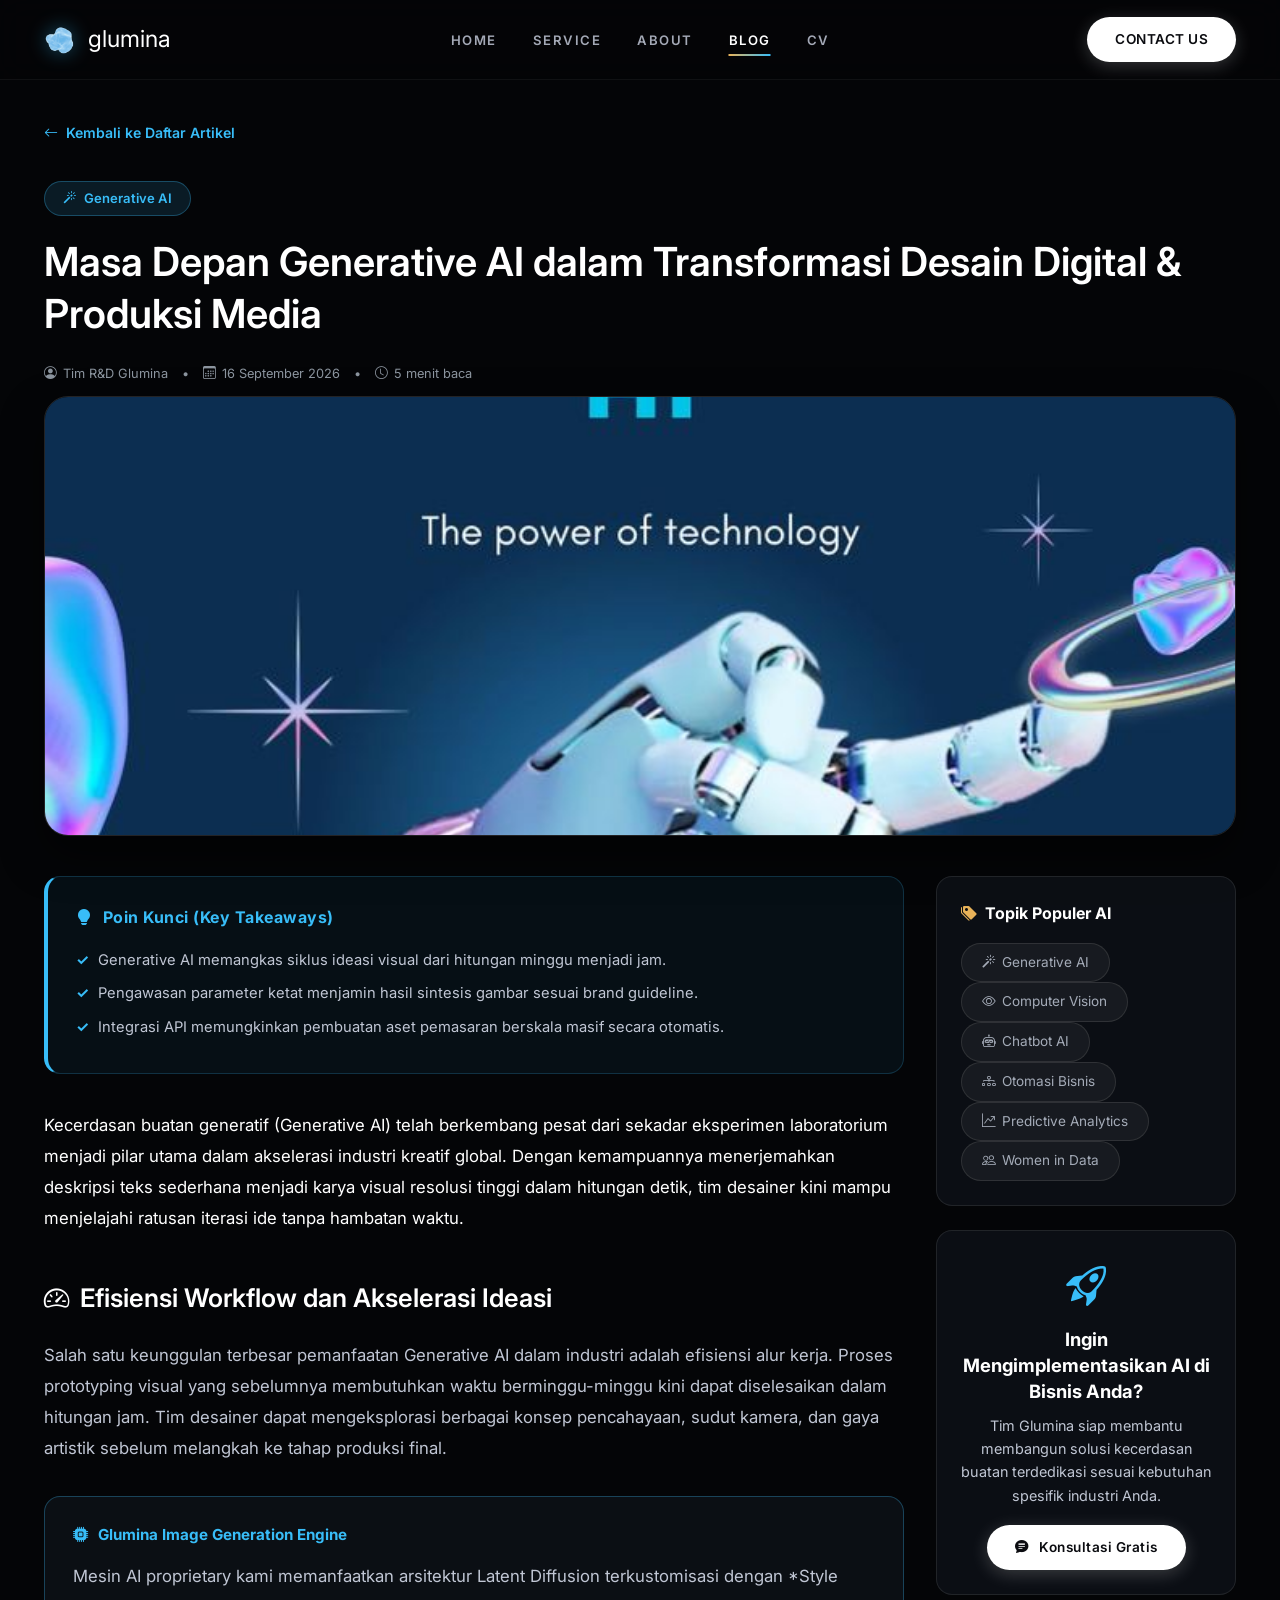
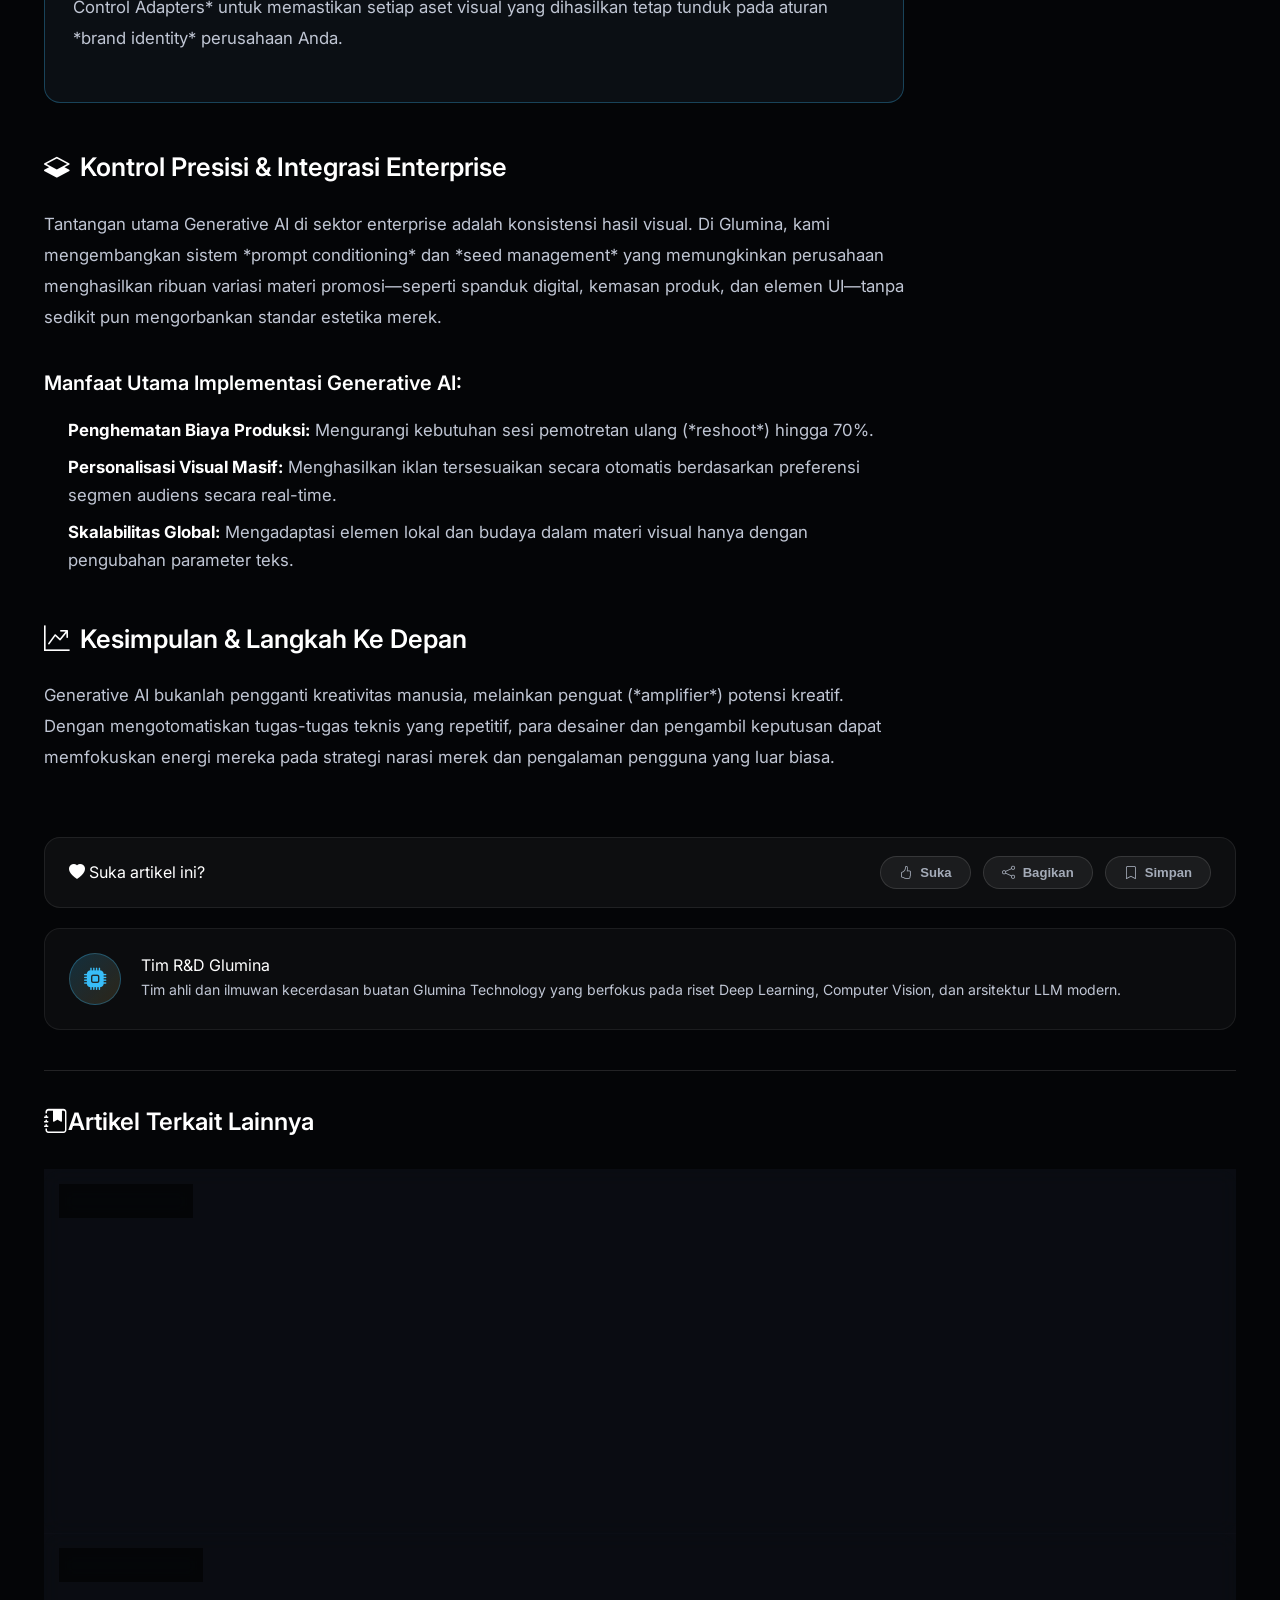
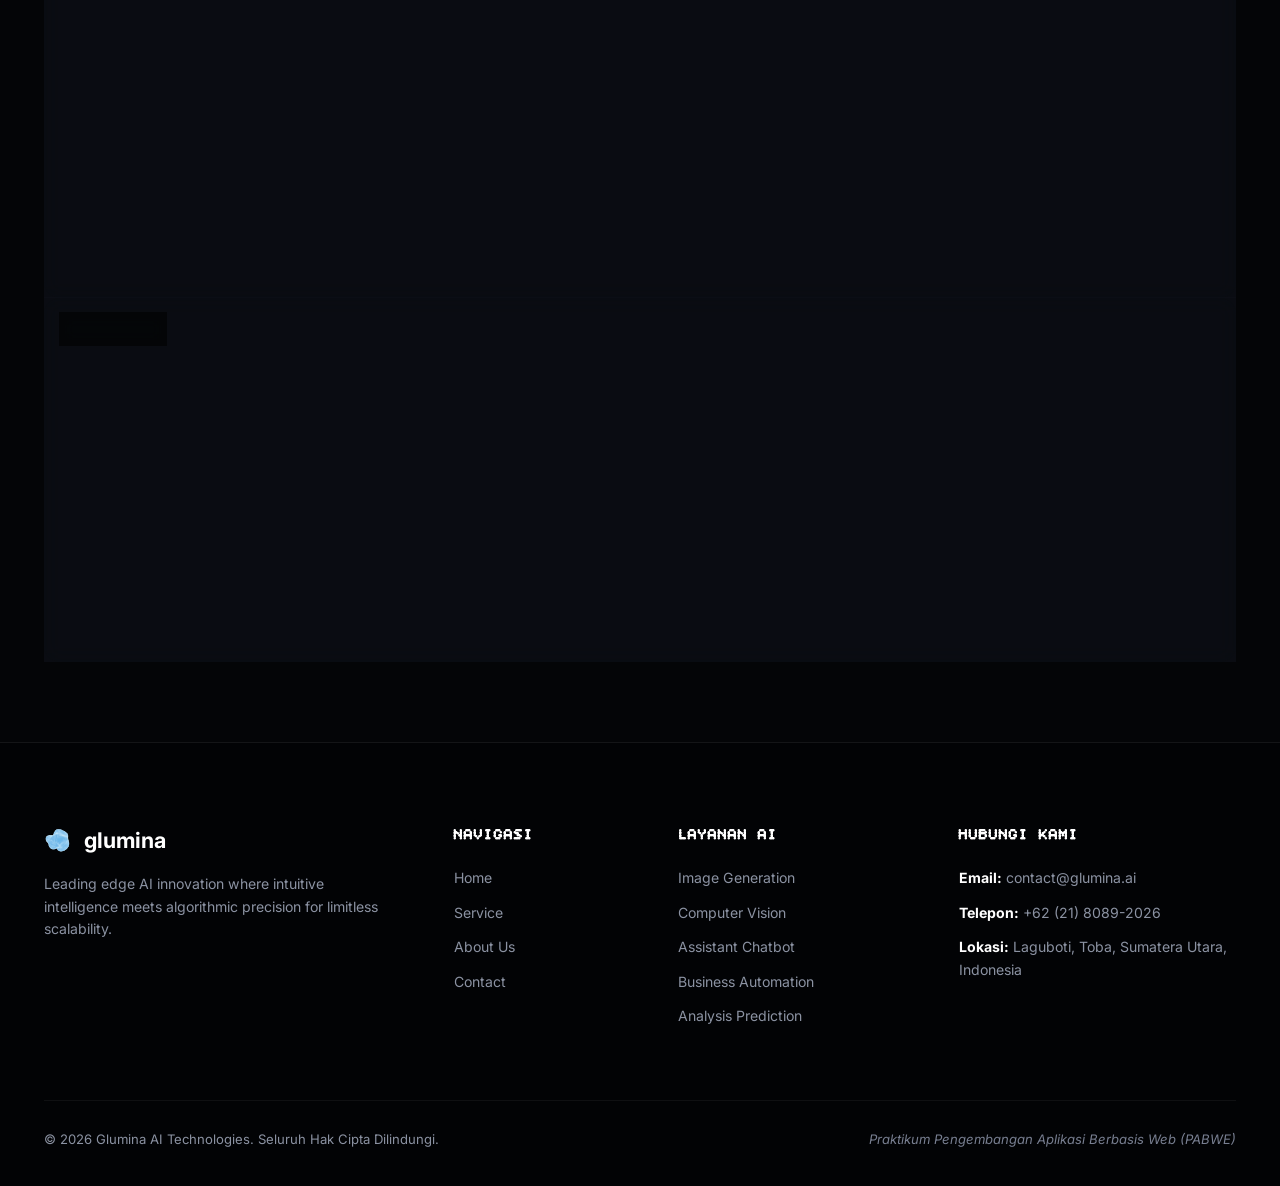
==== commit 585758b0: "fixed: layout blog" ====
--- a/blog-detail.html
+++ b/blog-detail.html
@@ -45,149 +45,123 @@
 
     <main>
         <section class="article-section">
-            <div class="container">
-                <div class="row justify-content-center">
-                    <div class="col-12 col-lg-10">
-
-                        <!-- Back to blog link -->
-                        <a href="blog.html" class="back-link">
-                            <i class="bi bi-arrow-left"></i> Kembali ke Daftar Artikel
-                        </a>
-
-                        <!-- Article Header -->
-                        <div class="text-center mb-4">
-                            <div id="articleBadge" class="article-header-badge">
-                                <i id="categoryIcon" class="bi bi-cpu"></i> <span id="categoryName">Generative AI</span>
-                            </div>
-                            <h1 id="articleTitle" class="article-hero-title">
-                                Masa Depan Generative AI dalam Transformasi Desain Digital & Produksi Media
-                            </h1>
-
-                            <!-- Article Meta info -->
-                            <div class="bs-card-meta justify-content-center text-center">
-                                <span class="bs-card-meta-item">
-                                    <i class="bi bi-person-circle"></i> <span id="articleAuthor">Tim R&D Glumina</span>
-                                </span>
-                                <span>&bull;</span>
-                                <span class="bs-card-meta-item">
-                                    <i class="bi bi-calendar3"></i> <span id="articleDate">16 Sept 2026</span>
-                                </span>
-                                <span>&bull;</span>
-                                <span class="bs-card-meta-item">
-                                    <i class="bi bi-clock"></i> <span id="articleReadTime">5 menit baca</span>
-                                </span>
-                            </div>
-                        </div>
-
-                        <!-- Featured Cover Image -->
-                        <img id="articleCover" src="assets/images/fitur/imagegenerate.png" alt="Article Cover" class="article-cover-img">
-
-                        <!-- Main Content & Sidebar Layout -->
-                        <div class="row g-4">
-                            <!-- Left / Center: Article Content -->
-                            <div class="col-12 col-lg-8">
-
-                                <!-- Key Takeaways Box -->
-                                <div class="key-takeaways-card">
-                                    <h2 class="key-takeaways-title">
-                                        <i class="bi bi-lightbulb-fill"></i> Poin Kunci (Key Takeaways)
-                                    </h2>
-                                    <ul id="keyTakeawaysList" class="mb-0">
-                                        <li>Generative AI memangkas siklus ideasi visual dari hitungan minggu menjadi jam.</li>
-                                        <li>Pengawasan parameter ketat menjamin hasil sintesis gambar sesuai brand guideline.</li>
-                                        <li>Integrasi API memungkinkan pembuatan aset pemasaran berskala masif secara otomatis.</li>
-                                    </ul>
-                                </div>
-
-                                <!-- Dynamic Body Content -->
-                                <div id="articleBody" class="article-body-text">
-                                    <!-- Populated via JavaScript -->
-                                </div>
-
-                                <!-- Share & Action Bar -->
-                                <div class="share-bar">
-                                    <div class="d-flex align-items-center gap-2">
-                                        <span class="text-white fw-bold"><i class="bi bi-heart-fill text-danger me-1"></i> Suka artikel ini?</span>
-                                    </div>
-                                    <div class="share-btn-group">
-                                        <button class="btn-action-icon" onclick="alert('Artikel berhasil disukai!')">
-                                            <i class="bi bi-hand-thumbs-up"></i> Suka
-                                        </button>
-                                        <button class="btn-action-icon" onclick="navigator.clipboard.writeText(window.location.href); alert('Tautan artikel berhasil disalin!');">
-                                            <i class="bi bi-share"></i> Bagikan
-                                        </button>
-                                        <button class="btn-action-icon" onclick="alert('Artikel disimpan ke daftar bacaan!')">
-                                            <i class="bi bi-bookmark"></i> Simpan
-                                        </button>
-                                    </div>
-                                </div>
-
-                                <!-- Author Card -->
-                                <div class="article-author-card">
-                                    <div class="article-author-avatar">
-                                        <i class="bi bi-cpu-fill"></i>
-                                    </div>
-                                    <div>
-                                        <p id="authorCardName" class="text-white mb-1 fw-bold">Tim R&D Glumina</p>
-                                        <p class="text-muted small mb-0"> Tim ahli dan ilmuwan kecerdasan buatan Glumina Technology yang berfokus pada riset Deep Learning, Computer Vision, dan arsitektur LLM modern.</p>
-                                    </div>
-                                </div>
-
-                            </div>
-
-                            <!-- Right: Sidebar Sticky Navigation & Info -->
-                            <div class="col-12 col-lg-4">
-                                <div class="sticky-top" style="top: 100px;">
-
-                                    <!-- AI Solutions Banner -->
-                                    <div class="card bs-blog-card p-4 mb-4 text-center">
-                                        <i class="bi bi-rocket-takeoff text-cyan mb-2" style="font-size: 2.5rem; color: var(--cyan-accent);"></i>
-                                        <p class="text-white fs-5 fw-bold mb-2">Ingin Mengimplementasikan AI di Bisnis Anda?</p>
-                                        <p class="text-muted small mb-3">Tim Glumina siap membantu membangun solusi kecerdasan buatan terdedikasi sesuai kebutuhan spesifik industri Anda.</p>
-                                        <a href="index.html#cta" class="btn btn-pill btn-primary w-100">
-                                            <i class="bi bi-chat-text-fill"></i> Konsultasi Gratis
-                                        </a>
-                                    </div>
-
-                                    <!-- Article Categories Quick Box -->
-                                    <div class="card bs-blog-card p-4">
-                                        <p class="text-white fs-6 fw-bold mb-3">
-                                            <i class="bi bi-tags-fill text-gold me-2"></i> Topik Populer AI
-                                        </p>
-                                        <div class="d-flex flex-wrap gap-2">
-                                            <a href="blog.html" class="category-pill py-1 px-3 fs-7 text-decoration-none">
-                                                <i class="bi bi-magic"></i> Generative AI
-                                            </a>
-                                            <a href="blog.html" class="category-pill py-1 px-3 fs-7 text-decoration-none">
-                                                <i class="bi bi-eye"></i> Computer Vision
-                                            </a>
-                                            <a href="blog.html" class="category-pill py-1 px-3 fs-7 text-decoration-none">
-                                                <i class="bi bi-robot"></i> Chatbot AI
-                                            </a>
-                                            <a href="blog.html" class="category-pill py-1 px-3 fs-7 text-decoration-none">
-                                                <i class="bi bi-diagram-3"></i> Otomasi Bisnis
-                                            </a>
-                                            <a href="blog.html" class="category-pill py-1 px-3 fs-7 text-decoration-none">
-                                                <i class="bi bi-graph-up-arrow"></i> Predictive Analytics
-                                            </a>
-                                        </div>
-                                    </div>
-
+            <div class="section-container">
+                <a href="blog.html" class="back-link">
+                    <i class="bi bi-arrow-left"></i> Kembali ke Daftar Artikel
+                </a>
+
+                <div class="text-center mb-4">
+                    <div id="articleBadge" class="article-header-badge">
+                        <i id="categoryIcon" class="bi bi-cpu"></i> <span id="categoryName">Generative AI</span>
+                    </div>
+                    <h1 id="articleTitle" class="article-hero-title">
+                        Masa Depan Generative AI dalam Transformasi Desain Digital & Produksi Media
+                    </h1>
+                    <div class="bs-card-meta justify-content-center text-center">
+                        <span class="bs-card-meta-item">
+                            <i class="bi bi-person-circle"></i> <span id="articleAuthor">Tim R&D Glumina</span>
+                        </span>
+                        <span>&bull;</span>
+                        <span class="bs-card-meta-item">
+                            <i class="bi bi-calendar3"></i> <span id="articleDate">16 Sept 2026</span>
+                        </span>
+                        <span>&bull;</span>
+                        <span class="bs-card-meta-item">
+                            <i class="bi bi-clock"></i> <span id="articleReadTime">5 menit baca</span>
+                        </span>
+                    </div>
+                </div>
+
+                <img id="articleCover" src="assets/images/fitur/imagegenerate.png" alt="Article Cover" class="article-cover-img">
+
+                <div class="article-layout">
+                    <article class="article-main">
+                        <div class="key-takeaways-card">
+                            <h2 class="key-takeaways-title">
+                                <i class="bi bi-lightbulb-fill"></i> Poin Kunci (Key Takeaways)
+                            </h2>
+                            <ul id="keyTakeawaysList" class="mb-0">
+                                <li>Generative AI memangkas siklus ideasi visual dari hitungan minggu menjadi jam.</li>
+                                <li>Pengawasan parameter ketat menjamin hasil sintesis gambar sesuai brand guideline.</li>
+                                <li>Integrasi API memungkinkan pembuatan aset pemasaran berskala masif secara otomatis.</li>
+                            </ul>
+                        </div>
+
+                        <div id="articleBody" class="article-body-text"></div>
+                    </article>
+
+                    <aside class="article-sidebar" aria-label="Topik dan solusi AI">
+                        <div class="article-sidebar-sticky">
+                            <div class="article-sidebar-card">
+                                <h2 class="article-sidebar-title">
+                                    <i class="bi bi-tags-fill text-gold"></i> Topik Populer AI
+                                </h2>
+                                <div class="d-flex flex-wrap gap-2">
+                                    <a href="blog.html" class="category-pill">
+                                        <i class="bi bi-magic"></i> Generative AI
+                                    </a>
+                                    <a href="blog.html" class="category-pill">
+                                        <i class="bi bi-eye"></i> Computer Vision
+                                    </a>
+                                    <a href="blog.html" class="category-pill">
+                                        <i class="bi bi-robot"></i> Chatbot AI
+                                    </a>
+                                    <a href="blog.html" class="category-pill">
+                                        <i class="bi bi-diagram-3"></i> Otomasi Bisnis
+                                    </a>
+                                    <a href="blog.html" class="category-pill">
+                                        <i class="bi bi-graph-up-arrow"></i> Predictive Analytics
+                                    </a>
+                                    <a href="blog.html" class="category-pill">
+                                        <i class="bi bi-people"></i> Women in Data
+                                    </a>
                                 </div>
                             </div>
-                        </div>
-
-                        <!-- Related Articles Section (Bootstrap Cards) -->
-                        <div class="mt-5 pt-4 border-top border-secondary border-opacity-25">
-                            <h2 class="related-title">
-                                <i class="bi bi-journal-bookmark-fill me-2 text-cyan"></i> Artikel Terkait Lainnya
-                            </h2>
-                            <div class="row g-4" id="relatedArticlesRow">
-                                <!-- Populated dynamically by JS -->
+
+                            <div class="article-cta-banner">
+                                <i class="bi bi-rocket-takeoff article-cta-icon" aria-hidden="true"></i>
+                                <h2 class="article-cta-title">Ingin Mengimplementasikan AI di Bisnis Anda?</h2>
+                                <p class="article-cta-text">Tim Glumina siap membantu membangun solusi kecerdasan buatan terdedikasi sesuai kebutuhan spesifik industri Anda.</p>
+                                <a href="index.html#cta" class="btn btn-pill btn-primary w-100">
+                                    <i class="bi bi-chat-text-fill"></i> Konsultasi Gratis
+                                </a>
                             </div>
                         </div>
-
-                    </div>
+                    </aside>
+                </div>
+
+                <div class="share-bar">
+                    <div class="d-flex align-items-center gap-2">
+                        <span class="text-white fw-bold"><i class="bi bi-heart-fill text-danger me-1"></i> Suka artikel ini?</span>
+                    </div>
+                    <div class="share-btn-group">
+                        <button type="button" class="btn-action-icon" onclick="alert('Artikel berhasil disukai!')">
+                            <i class="bi bi-hand-thumbs-up"></i> Suka
+                        </button>
+                        <button type="button" class="btn-action-icon" onclick="navigator.clipboard.writeText(window.location.href); alert('Tautan artikel berhasil disalin!');">
+                            <i class="bi bi-share"></i> Bagikan
+                        </button>
+                        <button type="button" class="btn-action-icon" onclick="alert('Artikel disimpan ke daftar bacaan!')">
+                            <i class="bi bi-bookmark"></i> Simpan
+                        </button>
+                    </div>
+                </div>
+
+                <div class="article-author-card">
+                    <div class="article-author-avatar">
+                        <i class="bi bi-cpu-fill"></i>
+                    </div>
+                    <div>
+                        <p id="authorCardName" class="text-white mb-1 fw-bold">Tim R&D Glumina</p>
+                        <p class="article-author-bio mb-0">Tim ahli dan ilmuwan kecerdasan buatan Glumina Technology yang berfokus pada riset Deep Learning, Computer Vision, dan arsitektur LLM modern.</p>
+                    </div>
+                </div>
+
+                <div class="related-articles">
+                    <h2 class="related-title">
+                        <i class="bi bi-journal-bookmark-fill me-2"></i> Artikel Terkait Lainnya
+                    </h2>
+                    <div class="row g-4" id="relatedArticlesRow"></div>
                 </div>
             </div>
         </section>
@@ -255,7 +229,7 @@
                 author: "Tim R&D Glumina",
                 date: "16 September 2026",
                 readTime: "5 menit baca",
-                cover: "assets/images/fitur/imagegenerate.png",
+                cover: "assets/images/article/gen ai.jpg",
                 takeaways: [
                     "Generative AI memangkas siklus ideasi visual dari hitungan minggu menjadi jam.",
                     "Pengawasan parameter ketat menjamin hasil sintesis gambar sesuai brand guideline.",
@@ -298,6 +272,37 @@
                     </p>
                 `
             },
+            "women-in-data": {
+                id: "women-in-data",
+                category: "Women in Data",
+                categoryIcon: "bi-people",
+                title: "Peran Strategis Women in Data dalam Akselerasi Inovasi AI & Analitik",
+                author: "Gladys Yulia Stephanie Manurung",
+                date: "19 September 2026",
+                readTime: "6 menit",
+                cover: "assets/images/article/Women in data.jpg",
+                takeaways: [
+                    "Keberagaman gender meningkatkan objektivitas model AI.",
+                    "Women in Data memimpin inovasi etika AI dan solusi bisnis.",
+                    "Mentorship dan komunitas memperkuat karier perempuan di STEM."
+                ],
+                content: `
+            <h2>Mengapa Keberagaman Gender Penting dalam Sains Data?</h2>
+            <p>Algoritma kecerdasan buatan dan model prediktif dibentuk berdasarkan data historis. Jika data tersebut dikumpulkan dan dianalisis tanpa perspektif yang beragam, sistem AI yang dihasilkan rentan terhadap bias.</p>
+            <p>Kehadiran perempuan dalam tim pengembang data membawa sudut pandang unik yang membantu mengidentifikasi titik-titik buta (blind spots) dalam pengambilan keputusan. Keberagaman gender terbukti meningkatkan objektivitas dalam perancangan model machine learning, terutama pada sektor-sektor sensitif seperti layanan kesehatan, finansial, dan kebijakan publik.</p>
+            <h2>Kontribusi Nyata Women in Data di Era Modern</h2>
+            <p>Saat ini, banyak perempuan memegang peran krusial sebagai Data Scientist, AI Engineer, hingga Chief Data Officer di berbagai perusahaan multinasional maupun startup teknologi. Beberapa kontribusi utamanya meliputi:</p>
+            <ul>
+                <li><strong>Pengembangan Etika AI:</strong> Memastikan bahwa sistem otomatisasi dan algoritma yang dibangun mematuhi standar etika serta melindungi privasi data pengguna secara adil.</li>
+                <li><strong>Inovasi Berkelanjutan:</strong> Memimpin riset pemanfaatan data untuk memecahkan masalah sosial, seperti mitigasi perubahan iklim dan efisiensi rantai pasok global.</li>
+                <li><strong>Mentorship & Komunitas:</strong> Membangun ekosistem kolaboratif melalui berbagai komunitas global yang mendukung lebih banyak perempuan muda untuk berkarier di bidang STEM (Science, Technology, Engineering, and Mathematics).</li>
+            </ul>
+            <h2>Tantangan dan Langkah ke Depan</h2>
+            <p>Meskipun kemajuan telah dicapai, tantangan seperti bias struktural dan kesenjangan representasi masih perlu diatasi. Institusi pendidikan dan perusahaan teknologi harus terus berkomitmen untuk menciptakan lingkungan kerja yang setara, transparan, dan mendukung pengembangan karier perempuan di sektor teknologi.</p>
+            <h2>Kesimpulan</h2>
+            <p>Masa depan kecerdasan buatan tidak boleh hanya ditentukan oleh satu sudut pandang saja. Dengan merangkul potensi penuh dari Women in Data, kita tidak hanya menciptakan ekosistem industri yang lebih adil, tetapi juga membuka peluang inovasi tanpa batas demi kemajuan peradaban manusia bersama.</p>
+        `
+            },
 
             "computer-vision": {
                 id: "computer-vision",
@@ -307,7 +312,7 @@
                 author: "Dr. Aris Setiawan (Lead Computer Vision Engineer)",
                 date: "14 September 2026",
                 readTime: "7 menit baca",
-                cover: "assets/images/fitur/compvision.png",
+                cover: "assets/images/article/Computer Vision.jpg",
                 takeaways: [
                     "Deteksi cacat visual presisi mikron meningkatkan standar kontrol kualitas manufaktur.",
                     "Pemrosesan Edge AI memastikan analisis video real-time dengan latensi terendah (<15ms).",
@@ -359,7 +364,7 @@
                 author: "Maya Putri (Head of AI Solutions)",
                 date: "10 September 2026",
                 readTime: "6 menit baca",
-                cover: "assets/images/fitur/chatassist.png",
+                cover: "assets/images/article/rag assist.jpg",
                 takeaways: [
                     "Retrieval-Augmented Generation (RAG) menghilangkan halusinasi teks pada AI enterprise.",
                     "Dukungan multibahasa alami meningkatkan kepuasan pelanggan secara global.",
--- a/styles/app.css
+++ b/styles/app.css
@@ -1,40 +1,24 @@
-/* ==========================================
-   1. CSS VARIABLES & DESIGN TOKENS
-   ========================================== */
 :root {
     --color-bg: #040507;
     --color-bg-secondary: #0a0c10;
     --color-bg-card: #f3f5f8;
-    --color-card-border: rgba(255, 255, 255, 0.1);
     --color-text-primary: #ffffff;
     --color-text-secondary: #9ea4b0;
-    --color-text-card: #20242c;
-    --color-text-muted: #5e6573;
-
-    --gold-start: #ffeaae;
     --gold-mid: #e8b259;
-    --gold-end: #ffa726;
     --cyan-accent: #38bdf8;
-    --blue-glow: rgba(56, 189, 248, 0.25);
-
     --font-inter: "Inter", sans-serif;
-    --font-bitcount: "Bitcount Single", system-ui, -apple-system, sans-serif;
-
+    --font-bitcount: "Bitcount Single", system-ui, sans-serif;
     --container-max-width: 1240px;
     --header-height: 80px;
     --radius-sm: 8px;
     --radius-md: 16px;
     --radius-lg: 24px;
     --radius-pill: 9999px;
-
     --transition-fast: 0.2s ease;
     --transition-normal: 0.35s cubic-bezier(0.16, 1, 0.3, 1);
     --transition-slow: 0.6s cubic-bezier(0.16, 1, 0.3, 1);
 }
 
-/* ==========================================
-   2. CSS RESET & GLOBAL BASE RULES
-   ========================================== */
 *,
 *::before,
 *::after {
@@ -52,35 +36,38 @@
 
 body {
     font-family: var(--font-inter);
-    font-optical-sizing: auto;
     line-height: 1.6;
     background: var(--color-bg);
     overflow-x: hidden;
     -webkit-font-smoothing: antialiased;
-    -moz-osx-font-smoothing: grayscale;
-}
-
-.inter-regular {
-    font-weight: 400;
-}
-
-.inter-bold {
-    font-weight: 700;
-}
-
-.bitcount-single-regular,
+}
+
+img {
+    max-width: 100%;
+    height: auto;
+    display: block;
+}
+
+a {
+    color: inherit;
+    text-decoration: none;
+    transition: color var(--transition-fast);
+}
+
+ul {
+    list-style: none;
+}
+
+.section-container {
+    width: 100%;
+    max-width: var(--container-max-width);
+    margin: 0 auto;
+    padding: 0 24px;
+}
+
 .font-bitcount {
     font-family: var(--font-bitcount);
-    font-optical-sizing: auto;
-    font-variation-settings: "slnt"0, "CRSV"0.5, "ELSH"0, "ELXP"0;
-}
-
-.font-bitcount {
     letter-spacing: 0.5px;
-}
-
-.font-inter {
-    font-family: var(--font-inter);
 }
 
 .text-gold-italic {
@@ -99,32 +86,7 @@
     color: #9ea4b0 !important;
 }
 
-img {
-    max-width: 100%;
-    height: auto;
-    display: block;
-}
-
-a {
-    color: inherit;
-    text-decoration: none;
-    transition: color var(--transition-fast);
-}
-
-ul {
-    list-style: none;
-}
-
-.section-container {
-    width: 100%;
-    max-width: var(--container-max-width);
-    margin: 0 auto;
-    padding: 0 24px;
-}
-
-/* ==========================================
-   3. BUTTONS & INTERACTION STYLES
-   ========================================== */
+/* BUTTONS */
 .btn {
     display: inline-flex;
     align-items: center;
@@ -197,9 +159,7 @@
     padding: 14px 32px;
 }
 
-/* ==========================================
-   4. STRUCTURE 1: NAV / HEADER
-   ========================================== */
+/* HEADER & NAV */
 .site-header {
     position: fixed;
     top: 0;
@@ -209,7 +169,6 @@
     z-index: 1000;
     background: rgba(4, 5, 7, 0.75);
     backdrop-filter: blur(14px);
-    -webkit-backdrop-filter: blur(14px);
     border-bottom: 1px solid rgba(255, 255, 255, 0.05);
 }
 
@@ -312,12 +271,9 @@
     height: 2px;
     background-color: #ffffff;
     border-radius: 2px;
-    transition: transform var(--transition-fast), opacity var(--transition-fast);
-}
-
-/* ==========================================
-   5. STRUCTURE 2: HERO SECTION
-   ========================================== */
+}
+
+/* HERO */
 .hero-section {
     position: relative;
     min-height: 100vh;
@@ -366,7 +322,6 @@
     color: #d8dde7;
     max-width: 620px;
     margin: 0 auto 34px auto;
-    letter-spacing: 0.3px;
     opacity: 0.9;
 }
 
@@ -375,7 +330,6 @@
     justify-content: center;
     align-items: center;
     margin-bottom: 10px;
-    text-shadow: 0 4px 8px rgba(252, 242, 189, 0.5);
 }
 
 .hero-visual {
@@ -405,9 +359,7 @@
     }
 }
 
-/* ==========================================
-   6. STRUCTURE 3: LAYANAN SECTION
-   ========================================== */
+/* SERVICES */
 .services-section {
     position: relative;
     padding: 100px 0 120px 0;
@@ -425,19 +377,16 @@
     z-index: 10;
     pointer-events: none;
     backdrop-filter: blur(8px);
-    -webkit-backdrop-filter: blur(8px);
 }
 
 .services-section::before {
     left: 0;
     mask-image: linear-gradient(to right, #000 0%, transparent 100%);
-    -webkit-mask-image: linear-gradient(to right, #000 0%, transparent 100%);
 }
 
 .services-section::after {
     right: 0;
     mask-image: linear-gradient(to left, #000 0%, transparent 100%);
-    -webkit-mask-image: linear-gradient(to left, #000 0%, transparent 100%);
 }
 
 .section-header {
@@ -449,13 +398,11 @@
     font-size: 2.5rem;
     color: #ffffff;
     margin: -100px 0 5px 0;
-    letter-spacing: -0.5px;
 }
 
 .services-subtitle {
     font-family: var(--font-bitcount);
     font-size: 1rem;
-    letter-spacing: 0.5px;
     color: #a4abb8;
     margin-bottom: 70px;
 }
@@ -520,13 +467,11 @@
     max-width: 140px;
     max-height: 140px;
     object-fit: contain;
-    transition: all var(--transition-slow);
     filter: drop-shadow(0 12px 20px rgba(0, 0, 0, 0.18));
 }
 
 .service-card:hover .card-img {
     transform: scale(1.08) translateY(-4px);
-    filter: drop-shadow(0 16px 28px rgba(56, 189, 248, 0.3));
 }
 
 .featured-card {
@@ -545,25 +490,6 @@
     max-height: 200px;
 }
 
-.featured-card:hover {
-    transform: scale(1.12) translateY(-18px);
-    box-shadow: 0 30px 60px rgba(56, 189, 248, 0.35);
-}
-
-.floating-orb {
-    animation: orbPulse 4s ease-in-out infinite alternate;
-}
-
-@keyframes orbPulse {
-    0% {
-        transform: scale(1);
-    }
-
-    100% {
-        transform: scale(1.05) translateY(-4px);
-    }
-}
-
 .card-content {
     flex: 1;
     display: flex;
@@ -575,7 +501,6 @@
     font-weight: 400;
     color: #111317;
     margin-bottom: 14px;
-    line-height: 1.25;
 }
 
 .card-description {
@@ -584,9 +509,7 @@
     color: #4f5665;
 }
 
-/* ==========================================
-   7. STRUCTURE 4: TENTANG SECTION
-   ========================================== */
+/* ABOUT & PARTNERS */
 .about-section {
     padding: 120px 0 90px 0;
     background: var(--color-bg);
@@ -603,7 +526,6 @@
 
 .about-title {
     font-size: 2.8rem;
-    letter-spacing: -0.8px;
     color: #ffffff;
     margin-bottom: 28px;
     line-height: 1.15;
@@ -621,7 +543,7 @@
 }
 
 .about-description em {
-    color: var(--gold-start);
+    color: var(--gold-mid);
     font-style: italic;
 }
 
@@ -650,10 +572,6 @@
     transition: transform var(--transition-normal);
 }
 
-.about-blob-img:hover {
-    transform: scale(1.04) rotate(2deg);
-}
-
 .partners-section {
     padding-top: 50px;
     border-top: 1px solid rgba(255, 255, 255, 0.06);
@@ -679,7 +597,6 @@
 .partner-item {
     display: flex;
     padding: 8px 12px;
-    transition: transform var(--transition-fast);
 }
 
 .partner-logo {
@@ -696,9 +613,7 @@
     transform: scale(1.12);
 }
 
-/* ==========================================
-   8. STRUCTURE 5: CALL TO ACTION SECTION
-   ========================================== */
+/* CTA */
 .cta-section {
     padding: 60px 0 100px 0;
     background: var(--color-bg);
@@ -712,7 +627,7 @@
     padding: 70px 48px;
     text-align: center;
     overflow: hidden;
-    box-shadow: 0 25px 60px rgba(0, 0, 0, 0.8), inset 0 1px 0 rgba(255, 255, 255, 0.1);
+    box-shadow: 0 25px 60px rgba(0, 0, 0, 0.8);
 }
 
 .cta-glow-circle {
@@ -758,7 +673,6 @@
     color: #9ea4b3;
     max-width: 520px;
     margin: 0 auto 50px auto;
-    letter-spacing: 0.3px;
 }
 
 .cta-form {
@@ -788,13 +702,6 @@
     font-size: 0.85rem;
     font-weight: 600;
     color: #cbd5e1;
-    letter-spacing: 0.5px;
-}
-
-.cta-field,
-input::placeholder,
-textarea::placeholder {
-    font-family: var(--font-inter);
 }
 
 .cta-field {
@@ -805,22 +712,17 @@
     padding: 14px 18px;
     font-size: 0.92rem;
     color: #ffffff;
-    transition: border-color var(--transition-fast), box-shadow var(--transition-fast), background var(--transition-fast);
-}
-
-input::placeholder,
-textarea::placeholder,
+    transition: border-color var(--transition-fast), box-shadow var(--transition-fast);
+}
+
 .cta-field::placeholder {
     font-family: var(--font-bitcount);
-    font-variation-settings: "slnt"0, "CRSV"0.5, "ELSH"0, "ELXP"0;
     color: #94a3b8;
     font-size: 0.85rem;
-    letter-spacing: 0.3px;
 }
 
 .cta-field:focus {
     outline: none;
-    background: rgba(255, 255, 255, 0.08);
     border-color: var(--cyan-accent);
     box-shadow: 0 0 20px rgba(56, 189, 248, 0.25);
 }
@@ -834,9 +736,7 @@
     text-align: center;
 }
 
-/* ==========================================
-   9. STRUCTURE 6: FOOTER
-   ========================================== */
+/* FOOTER */
 .site-footer {
     background: #020305;
     border-top: 1px solid rgba(255, 255, 255, 0.07);
@@ -922,194 +822,7 @@
     font-style: italic;
 }
 
-/* ==========================================
-   10. RESPONSIVE MEDIA QUERIES
-   ========================================== */
-@media screen and (max-width: 1200px) {
-    .services-grid {
-        grid-template-columns: repeat(3, 1fr);
-    }
-
-    .featured-card {
-        transform: none;
-    }
-
-    .featured-card:hover {
-        transform: translateY(-12px);
-    }
-
-    .footer-top {
-        grid-template-columns: 1.5fr 1fr 1fr;
-    }
-
-    .footer-col:last-child {
-        grid-column: span 3;
-    }
-}
-
-@media screen and (max-width: 992px) {
-    .hero-title {
-        font-size: 2.5rem;
-    }
-
-    .about-grid {
-        grid-template-columns: 1fr;
-        gap: 40px;
-        text-align: center;
-    }
-
-    .about-description p {
-        text-align: left;
-    }
-
-    .about-media-wrapper {
-        order: -1;
-    }
-
-    .about-blob-img {
-        max-width: 320px;
-    }
-
-    .services-grid {
-        grid-template-columns: repeat(2, 1fr);
-    }
-
-    .footer-top {
-        grid-template-columns: 1fr 1fr;
-    }
-
-    .footer-col:last-child {
-        grid-column: span 2;
-    }
-}
-
-@media screen and (max-width: 768px) {
-    :root {
-        --header-height: 70px;
-    }
-
-    .nav-toggle {
-        display: flex;
-    }
-
-    .header-action {
-        display: none;
-    }
-
-    .main-nav {
-        position: fixed;
-        top: var(--header-height);
-        left: 0;
-        right: 0;
-        background: rgba(6, 8, 12, 0.98);
-        backdrop-filter: blur(20px);
-        -webkit-backdrop-filter: blur(20px);
-        border-bottom: 1px solid rgba(255, 255, 255, 0.1);
-        padding: 28px 24px;
-        flex-direction: column;
-        align-items: flex-start;
-        transform: translateY(-120%);
-        opacity: 0;
-        pointer-events: none;
-        transition: transform 0.35s ease, opacity 0.3s ease;
-    }
-
-    .main-nav.open {
-        transform: translateY(0);
-        opacity: 1;
-        pointer-events: auto;
-    }
-
-    .nav-list {
-        flex-direction: column;
-        align-items: flex-start;
-        gap: 20px;
-        width: 100%;
-    }
-
-    .nav-link {
-        font-size: 1rem;
-        display: block;
-        width: 100%;
-    }
-
-    .hero-section {
-        padding-top: calc(var(--header-height) + 20px);
-        min-height: auto;
-    }
-
-    .hero-title {
-        font-size: 1.85rem;
-        letter-spacing: -0.5px;
-    }
-
-    .hero-subtitle {
-        font-size: 0.85rem;
-    }
-
-    .hero-visual {
-        width: 100%;
-    }
-
-    .services-grid {
-        grid-template-columns: 1fr;
-        gap: 20px;
-    }
-
-    .service-card {
-        min-height: auto;
-        padding: 26px 20px;
-    }
-
-    .services-title {
-        font-size: 2rem;
-    }
-
-    .cta-card {
-        padding: 44px 20px;
-    }
-
-    .cta-title {
-        font-size: 1.65rem;
-    }
-
-    .cta-form-grid {
-        grid-template-columns: 1fr;
-        gap: 16px;
-    }
-
-    .btn-cta-submit {
-        width: 100%;
-        padding: 14px 20px;
-    }
-
-    .partners-row {
-        gap: 28px;
-    }
-
-    .partner-logo {
-        height: 22px;
-    }
-
-    .footer-top {
-        grid-template-columns: 1fr;
-        gap: 32px;
-    }
-
-    .footer-col:last-child {
-        grid-column: span 1;
-    }
-
-    .footer-bottom {
-        flex-direction: column;
-        text-align: center;
-        gap: 10px;
-    }
-}
-
-/* ==========================================
-   11. COMPONENT OVERRIDES (BLOG, CV, ETC.)
-   ========================================== */
+/* BLOG & CV COMPONENTS */
 .bs-blog-card {
     background: rgba(13, 17, 23, 0.7);
     border: 1px solid rgba(255, 255, 255, 0.09);
@@ -1125,7 +838,7 @@
 .bs-blog-card:hover {
     transform: translateY(-6px);
     border-color: rgba(56, 189, 248, 0.45);
-    box-shadow: 0 16px 36px rgba(0, 0, 0, 0.6), 0 0 24px rgba(56, 189, 248, 0.18);
+    box-shadow: 0 16px 36px rgba(0, 0, 0, 0.6);
 }
 
 .bs-card-img-wrapper {
@@ -1182,12 +895,6 @@
     flex-wrap: wrap;
 }
 
-.bs-card-meta-item {
-    display: inline-flex;
-    align-items: center;
-    gap: 5px;
-}
-
 .bs-card-title {
     font-size: 1.2rem;
     font-weight: 600;
@@ -1222,7 +929,7 @@
     display: inline-flex;
     align-items: center;
     gap: 8px;
-    transition: gap var(--transition-fast), color var(--transition-fast);
+    transition: gap var(--transition-fast);
     background: none;
     border: none;
     padding: 0;
@@ -1251,7 +958,6 @@
 
 .blog-search-input:focus {
     outline: none;
-    background: rgba(255, 255, 255, 0.08);
     border-color: var(--cyan-accent);
     box-shadow: 0 0 15px rgba(56, 189, 248, 0.25);
 }
@@ -1287,64 +993,38 @@
     margin-bottom: 24px;
 }
 
-.article-author-card {
-    background: rgba(255, 255, 255, 0.03);
-    border: 1px solid rgba(255, 255, 255, 0.08);
-    border-radius: var(--radius-md);
-    padding: 20px;
-    display: flex;
-    align-items: center;
-    gap: 16px;
-    margin-bottom: 32px;
-}
-
-.article-author-avatar {
-    width: 48px;
-    height: 48px;
-    border-radius: 50%;
-    background: linear-gradient(135deg, var(--cyan-accent), #2563eb);
-    display: flex;
-    align-items: center;
-    justify-content: center;
-    color: #ffffff;
-    font-size: 1.4rem;
-    flex-shrink: 0;
-}
-
-.ai-callout-box {
-    background: rgba(56, 189, 248, 0.06);
-    border-left: 4px solid var(--cyan-accent);
-    border-radius: 0 var(--radius-sm) var(--radius-sm) 0;
-    padding: 20px;
-    margin: 28px 0;
-}
-
-.ai-callout-title {
-    color: var(--cyan-accent);
+.article-cover-img {
+    width: 100%;
+    max-height: 440px;
+    object-fit: cover;
+    border-radius: var(--radius-lg);
+    border: 1px solid rgba(255, 255, 255, 0.12);
+    box-shadow: 0 20px 40px rgba(0, 0, 0, 0.5);
+    margin-bottom: 40px;
+}
+
+.article-body-text {
+    color: #c0c6d4;
+    font-size: 1.05rem;
+    line-height: 1.85;
+}
+
+.article-body-text p {
+    margin-bottom: 24px;
+}
+
+.article-body-text .text-white-50 {
+    color: #c0c6d4 !important;
+}
+
+.article-body-text h2 {
+    color: #ffffff;
+    font-size: 1.6rem;
     font-weight: 600;
-    font-size: 1rem;
-    display: flex;
-    align-items: center;
-    gap: 8px;
-    margin-bottom: 8px;
-}
-
-.key-takeaways-card {
-    background: rgba(255, 255, 255, 0.03);
-    border: 1px solid rgba(255, 255, 255, 0.08);
-    border-radius: var(--radius-md);
-    padding: 24px;
-    margin-bottom: 30px;
-}
-
-.key-takeaways-title {
-    color: #F5DCA6;
-    font-size: 1.1rem;
-    font-weight: 600;
-    display: flex;
-    align-items: center;
-    gap: 8px;
-    margin-bottom: 16px;
+    margin: 40px 0 18px;
+    display: flex;
+    align-items: center;
+    gap: 10px;
 }
 
 /* CV STYLES */
@@ -1392,7 +1072,6 @@
     font-family: var(--font-bitcount);
     color: #F5DCA6;
     font-size: 1.05rem;
-    letter-spacing: 0.5px;
     margin-bottom: 12px;
 }
 
@@ -1456,47 +1135,6 @@
 
 .cv-contact-link i {
     color: var(--cyan-accent);
-    font-size: 0.9rem;
-}
-
-.cv-contact-link:hover {
-    color: var(--cyan-accent);
-}
-
-.cv-cert-list {
-    list-style: none;
-    padding: 0;
-    margin: 0;
-    display: flex;
-    flex-direction: column;
-    gap: 8px;
-}
-
-.cv-cert-list li {
-    display: flex;
-    align-items: baseline;
-    justify-content: space-between;
-    gap: 12px;
-    padding-bottom: 6px;
-    border-bottom: 1px solid rgba(255, 255, 255, 0.05);
-}
-
-.cv-cert-list li:last-child {
-    border-bottom: none;
-    padding-bottom: 0;
-}
-
-.cv-cert-name {
-    font-size: 0.88rem;
-    color: #a4abb8;
-    flex: 1;
-}
-
-.cv-cert-date {
-    font-size: 0.78rem;
-    color: #5e6573;
-    white-space: nowrap;
-    flex-shrink: 0;
 }
 
 .skills-list {
@@ -1515,7 +1153,6 @@
     font-weight: 500;
 }
 
-/* BLOG PAGES STYLING */
 .blog-hero {
     padding: calc(var(--header-height) + 50px) 0 60px;
 }
@@ -1533,7 +1170,6 @@
     font-size: 0.95rem;
     max-width: 680px;
     margin: 0 auto 36px auto;
-    letter-spacing: 0.3px;
     line-height: 1.6;
 }
 
@@ -1564,11 +1200,241 @@
     background: #ffffff;
     color: #0b0c10;
     border-color: #ffffff;
-    box-shadow: 0 4px 15px rgba(255, 255, 255, 0.2);
-}
+}
+
+/* MEDIA QUERIES */
+@media screen and (max-width: 1200px) {
+    .services-grid {
+        grid-template-columns: repeat(3, 1fr);
+    }
+
+    .featured-card {
+        transform: none;
+    }
+
+    .footer-top {
+        grid-template-columns: 1.5fr 1fr 1fr;
+    }
+
+    .footer-col:last-child {
+        grid-column: span 3;
+    }
+}
+
+@media screen and (max-width: 992px) {
+    .hero-title {
+        font-size: 2.5rem;
+    }
+
+    .about-grid {
+        grid-template-columns: 1fr;
+        gap: 40px;
+        text-align: center;
+    }
+
+    .about-description p {
+        text-align: left;
+    }
+
+    .about-media-wrapper {
+        order: -1;
+    }
+
+    .services-grid {
+        grid-template-columns: repeat(2, 1fr);
+    }
+
+    .footer-top {
+        grid-template-columns: 1fr 1fr;
+    }
+
+    .footer-col:last-child {
+        grid-column: span 2;
+    }
+}
+
+@media screen and (max-width: 768px) {
+    :root {
+        --header-height: 70px;
+    }
+
+    .nav-toggle {
+        display: flex;
+    }
+
+    .header-action {
+        display: none;
+    }
+
+    .main-nav {
+        position: fixed;
+        top: var(--header-height);
+        left: 0;
+        right: 0;
+        background: rgba(6, 8, 12, 0.98);
+        backdrop-filter: blur(20px);
+        border-bottom: 1px solid rgba(255, 255, 255, 0.1);
+        padding: 28px 24px;
+        flex-direction: column;
+        align-items: flex-start;
+        transform: translateY(-120%);
+        opacity: 0;
+        pointer-events: none;
+        transition: transform 0.35s ease, opacity 0.3s ease;
+    }
+
+    #nav-toggle-checkbox:checked~.main-nav {
+        transform: translateY(0);
+        opacity: 1;
+        pointer-events: auto;
+    }
+
+    .nav-list {
+        flex-direction: column;
+        align-items: flex-start;
+        gap: 20px;
+        width: 100%;
+    }
+
+    .nav-link {
+        font-size: 1rem;
+        display: block;
+        width: 100%;
+    }
+
+    .hero-section {
+        padding-top: calc(var(--header-height) + 20px);
+        min-height: auto;
+    }
+
+    .hero-title {
+        font-size: 1.85rem;
+    }
+
+    .hero-visual {
+        width: 100%;
+    }
+
+    .services-grid {
+        grid-template-columns: 1fr;
+        gap: 20px;
+    }
+
+    .service-card {
+        min-height: auto;
+        padding: 26px 20px;
+    }
+
+    .cta-card {
+        padding: 44px 20px;
+    }
+
+    .cta-title {
+        font-size: 1.65rem;
+    }
+
+    .cta-form-grid {
+        grid-template-columns: 1fr;
+        gap: 16px;
+    }
+
+    .btn-cta-submit {
+        width: 100%;
+    }
+
+    .footer-top {
+        grid-template-columns: 1fr;
+        gap: 32px;
+    }
+
+    .footer-col:last-child {
+        grid-column: span 1;
+    }
+
+    .footer-bottom {
+        flex-direction: column;
+        text-align: center;
+    }
+}
+
+/* =============================================
+   BLOG DETAIL PAGE — ADDITIONAL COMPONENTS
+   ============================================= */
 
 .article-section {
     padding: calc(var(--header-height) + 40px) 0 80px;
+    min-height: 80vh;
+}
+
+.article-layout {
+    display: grid;
+    grid-template-columns: minmax(0, 1fr) minmax(240px, 300px);
+    gap: 32px;
+    align-items: start;
+}
+
+.article-sidebar-sticky {
+    position: sticky;
+    top: calc(var(--header-height) + 20px);
+    display: flex;
+    flex-direction: column;
+    gap: 24px;
+}
+
+.article-sidebar-card,
+.article-cta-banner {
+    background: rgba(13, 17, 23, 0.85);
+    border: 1px solid rgba(255, 255, 255, 0.09);
+    border-radius: var(--radius-md);
+    padding: 24px;
+}
+
+.article-sidebar-title {
+    display: flex;
+    align-items: center;
+    gap: 8px;
+    color: #ffffff;
+    font-size: 1rem;
+    font-weight: 700;
+    margin-bottom: 16px;
+}
+
+.article-cta-banner {
+    text-align: center;
+}
+
+.article-cta-icon {
+    display: block;
+    font-size: 2.5rem;
+    color: var(--cyan-accent);
+    margin-bottom: 8px;
+}
+
+.article-cta-title {
+    color: #ffffff;
+    font-size: 1.15rem;
+    font-weight: 700;
+    line-height: 1.4;
+    margin-bottom: 10px;
+}
+
+.article-cta-text {
+    color: #c0c6d4;
+    font-size: 0.9rem;
+    line-height: 1.6;
+    margin-bottom: 18px;
+}
+
+.article-author-bio {
+    color: #c0c6d4;
+    font-size: 0.88rem;
+    line-height: 1.6;
+}
+
+.related-articles {
+    margin-top: 40px;
+    padding-top: 32px;
+    border-top: 1px solid rgba(255, 255, 255, 0.12);
 }
 
 .back-link {
@@ -1576,118 +1442,212 @@
     align-items: center;
     gap: 8px;
     color: var(--cyan-accent);
+    font-size: 0.88rem;
     font-weight: 600;
-    font-size: 0.9rem;
-    margin-bottom: 28px;
-    transition: transform var(--transition-fast);
+    margin-bottom: 36px;
+    transition: gap var(--transition-fast), color var(--transition-fast);
+    text-decoration: none;
 }
 
 .back-link:hover {
-    transform: translateX(-4px);
-    color: #ffffff;
-}
-
-.article-cover-img {
-    width: 100%;
-    max-height: 440px;
-    object-fit: cover;
-    border-radius: var(--radius-lg);
-    border: 1px solid rgba(255, 255, 255, 0.12);
-    box-shadow: 0 20px 40px rgba(0, 0, 0, 0.5);
-    margin-bottom: 40px;
-}
-
-.article-body-text {
+    gap: 12px;
+    color: #ffffff;
+}
+
+.key-takeaways-card {
+    background: rgba(56, 189, 248, 0.06);
+    border: 1px solid rgba(56, 189, 248, 0.2);
+    border-left: 4px solid var(--cyan-accent);
+    border-radius: var(--radius-md);
+    padding: 28px 28px 24px;
+    margin-bottom: 36px;
+}
+
+.key-takeaways-title {
+    display: flex;
+    align-items: center;
+    gap: 10px;
+    color: var(--cyan-accent);
+    font-size: 1rem;
+    font-weight: 700;
+    letter-spacing: 0.5px;
+    margin-bottom: 18px;
+}
+
+.key-takeaways-card ul {
+    list-style: none;
+    padding: 0;
+    margin: 0;
+}
+
+.key-takeaways-card ul li {
+    position: relative;
+    padding-left: 22px;
+    margin-bottom: 10px;
+    font-size: 0.92rem;
     color: #c0c6d4;
-    font-size: 1.05rem;
-    line-height: 1.85;
-}
-
-.article-body-text p {
-    margin-bottom: 24px;
-}
-
-.article-body-text h2 {
-    color: #ffffff;
-    font-size: 1.6rem;
-    font-weight: 600;
-    margin: 40px 0 18px;
-    display: flex;
-    align-items: center;
-    gap: 10px;
+    line-height: 1.6;
+}
+
+.key-takeaways-card ul li::before {
+    content: "✓";
+    position: absolute;
+    left: 0;
+    color: var(--cyan-accent);
+    font-weight: 700;
 }
 
 .article-body-text h3 {
-    color: var(--cyan-accent);
+    color: #ffffff;
     font-size: 1.25rem;
     font-weight: 600;
-    margin: 28px 0 14px;
-}
-
-.article-body-text ul {
-    list-style: none;
-    padding-left: 0;
+    margin: 32px 0 14px;
+}
+
+.article-body-text ul,
+.article-body-text ol {
+    padding-left: 24px;
     margin-bottom: 24px;
-}
-
-.article-body-text ul li {
-    position: relative;
-    padding-left: 28px;
+    color: #c0c6d4;
+}
+
+.article-body-text li {
+    margin-bottom: 8px;
+    line-height: 1.7;
+}
+
+.article-body-text strong {
+    color: #ffffff;
+}
+
+.ai-callout-box {
+    background: rgba(13, 17, 23, 0.9);
+    border: 1px solid rgba(56, 189, 248, 0.3);
+    border-radius: var(--radius-md);
+    padding: 24px 28px;
+    margin: 32px 0;
+}
+
+.ai-callout-title {
+    display: flex;
+    align-items: center;
+    gap: 10px;
+    color: var(--cyan-accent);
+    font-weight: 700;
+    font-size: 0.95rem;
     margin-bottom: 12px;
-    color: #d1d5db;
-}
-
-.article-body-text ul li::before {
-    content: "\F26B";
-    font-family: "bootstrap-icons";
-    position: absolute;
-    left: 0;
-    top: 2px;
-    color: var(--cyan-accent);
-    font-size: 0.95rem;
 }
 
 .share-bar {
     display: flex;
     align-items: center;
     justify-content: space-between;
-    padding: 20px;
-    background: rgba(255, 255, 255, 0.03);
+    flex-wrap: wrap;
+    gap: 16px;
+    width: 100%;
+    background: rgba(255, 255, 255, 0.04);
     border: 1px solid rgba(255, 255, 255, 0.08);
     border-radius: var(--radius-md);
-    margin: 40px 0;
+    padding: 18px 24px;
+    margin: 40px 0 20px;
+}
+
+.share-btn-group {
+    display: flex;
+    gap: 12px;
     flex-wrap: wrap;
-    gap: 16px;
-}
-
-.share-btn-group {
-    display: flex;
-    gap: 10px;
 }
 
 .btn-action-icon {
+    display: inline-flex;
+    align-items: center;
+    gap: 8px;
     background: rgba(255, 255, 255, 0.06);
     border: 1px solid rgba(255, 255, 255, 0.12);
-    color: #ffffff;
-    padding: 8px 16px;
     border-radius: var(--radius-pill);
-    font-size: 0.85rem;
+    padding: 8px 18px;
+    font-size: 0.82rem;
+    font-weight: 600;
+    color: #a4abb8;
+    cursor: pointer;
+    transition: all var(--transition-fast);
+}
+
+.btn-action-icon:hover {
+    background: rgba(56, 189, 248, 0.15);
+    border-color: var(--cyan-accent);
+    color: #ffffff;
+    transform: translateY(-2px);
+}
+
+.article-author-card {
+    display: flex;
+    align-items: flex-start;
+    gap: 20px;
+    width: 100%;
+    background: rgba(255, 255, 255, 0.03);
+    border: 1px solid rgba(255, 255, 255, 0.07);
+    border-radius: var(--radius-md);
+    padding: 24px;
+}
+
+.article-author-avatar {
+    display: flex;
+    align-items: center;
+    justify-content: center;
+    width: 52px;
+    height: 52px;
+    min-width: 52px;
+    background: linear-gradient(135deg, rgba(56, 189, 248, 0.2), rgba(232, 178, 89, 0.15));
+    border: 1px solid rgba(56, 189, 248, 0.3);
+    border-radius: 50%;
+    font-size: 1.4rem;
+    color: var(--cyan-accent);
+}
+
+.related-title {
+    font-size: 1.5rem;
+    font-weight: 600;
+    color: #ffffff;
+    margin-bottom: 28px;
+    display: flex;
+    align-items: center;
+}
+
+.bs-card-meta-item {
     display: inline-flex;
     align-items: center;
     gap: 6px;
-    transition: all var(--transition-fast);
-    cursor: pointer;
-}
-
-.btn-action-icon:hover {
-    background: var(--cyan-accent);
-    color: #0b0c10;
-    border-color: var(--cyan-accent);
-}
-
-.related-title {
-    font-size: 1.8rem;
-    color: #ffffff;
-    margin-bottom: 30px;
-    font-weight: 600;
+}
+
+.text-gold {
+    color: var(--gold-mid);
+}
+
+@media screen and (max-width: 768px) {
+    .article-layout {
+        grid-template-columns: 1fr;
+        gap: 32px;
+    }
+
+    .article-sidebar-sticky {
+        position: static;
+    }
+
+    .article-hero-title {
+        font-size: 1.75rem;
+    }
+
+    .share-bar {
+        flex-direction: column;
+        align-items: flex-start;
+    }
+
+    .article-author-card {
+        flex-direction: column;
+    }
+
+    .key-takeaways-card {
+        padding: 20px;
+    }
 }
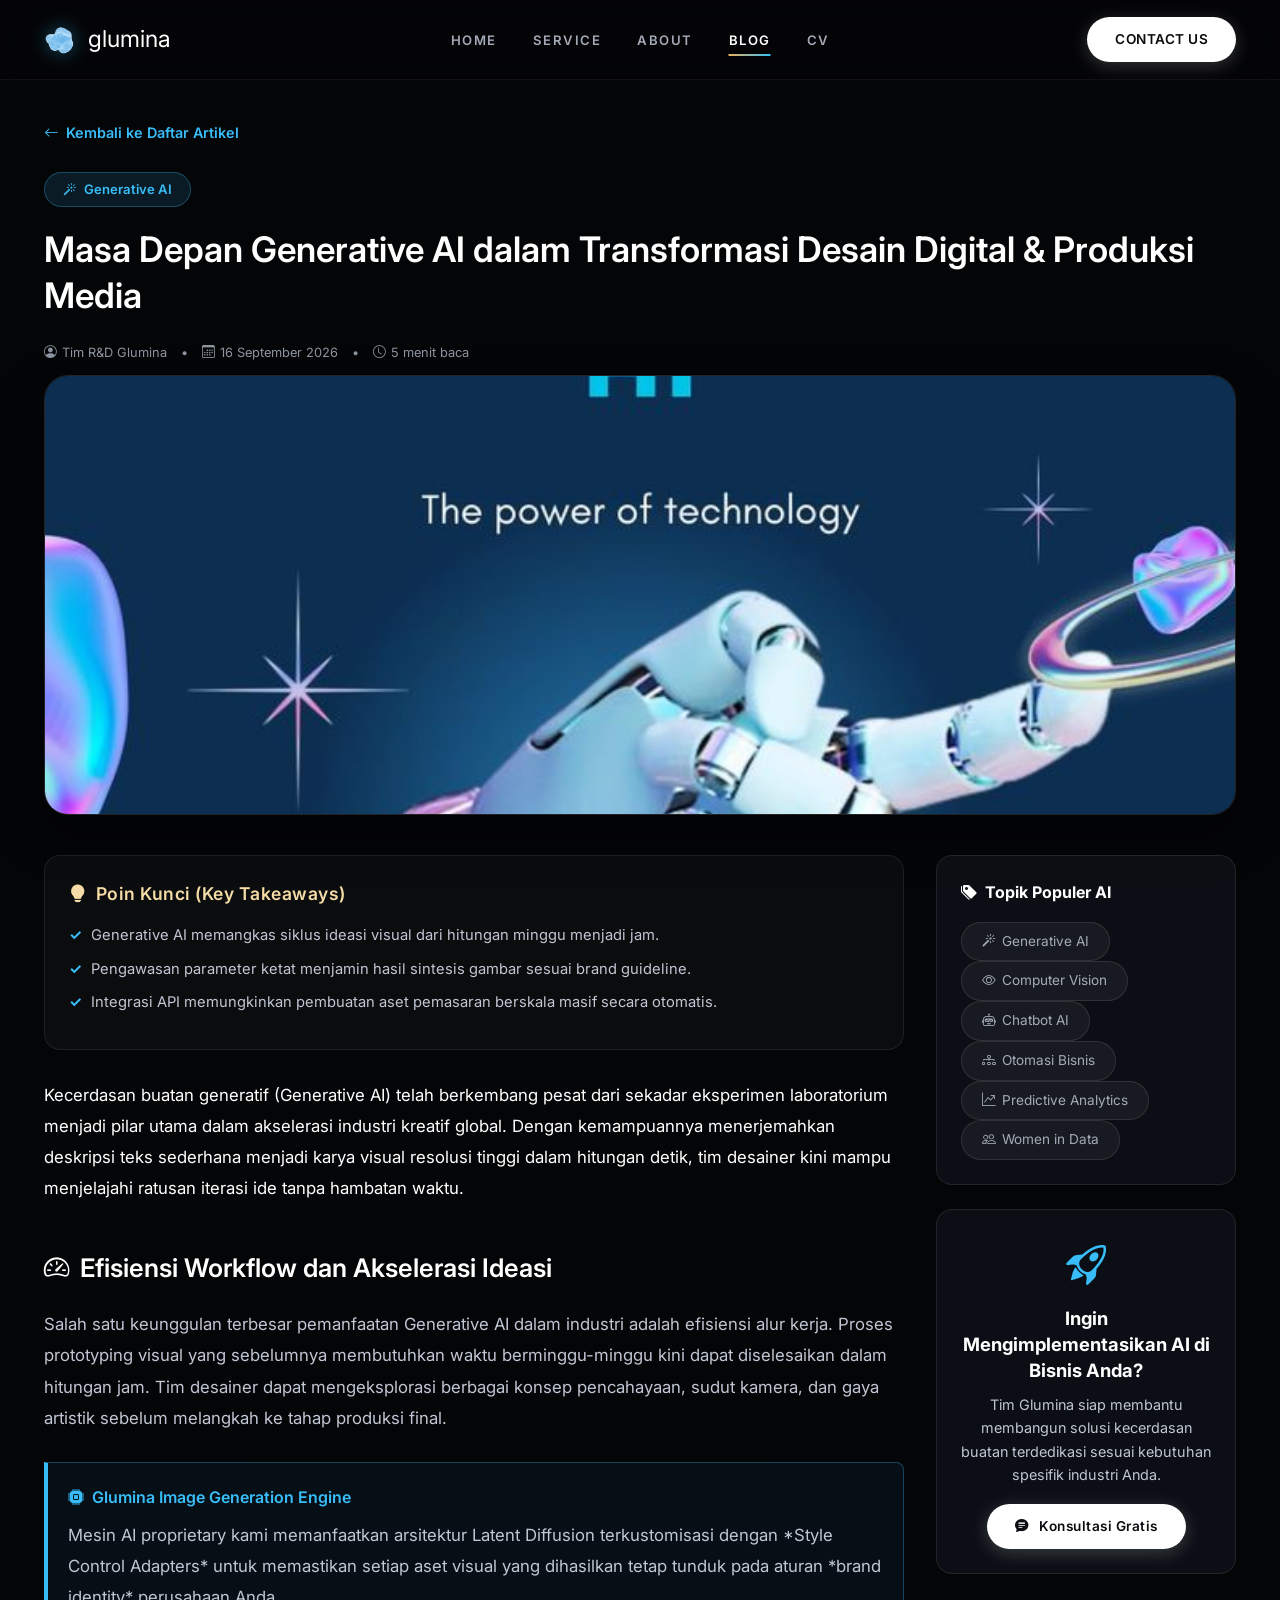
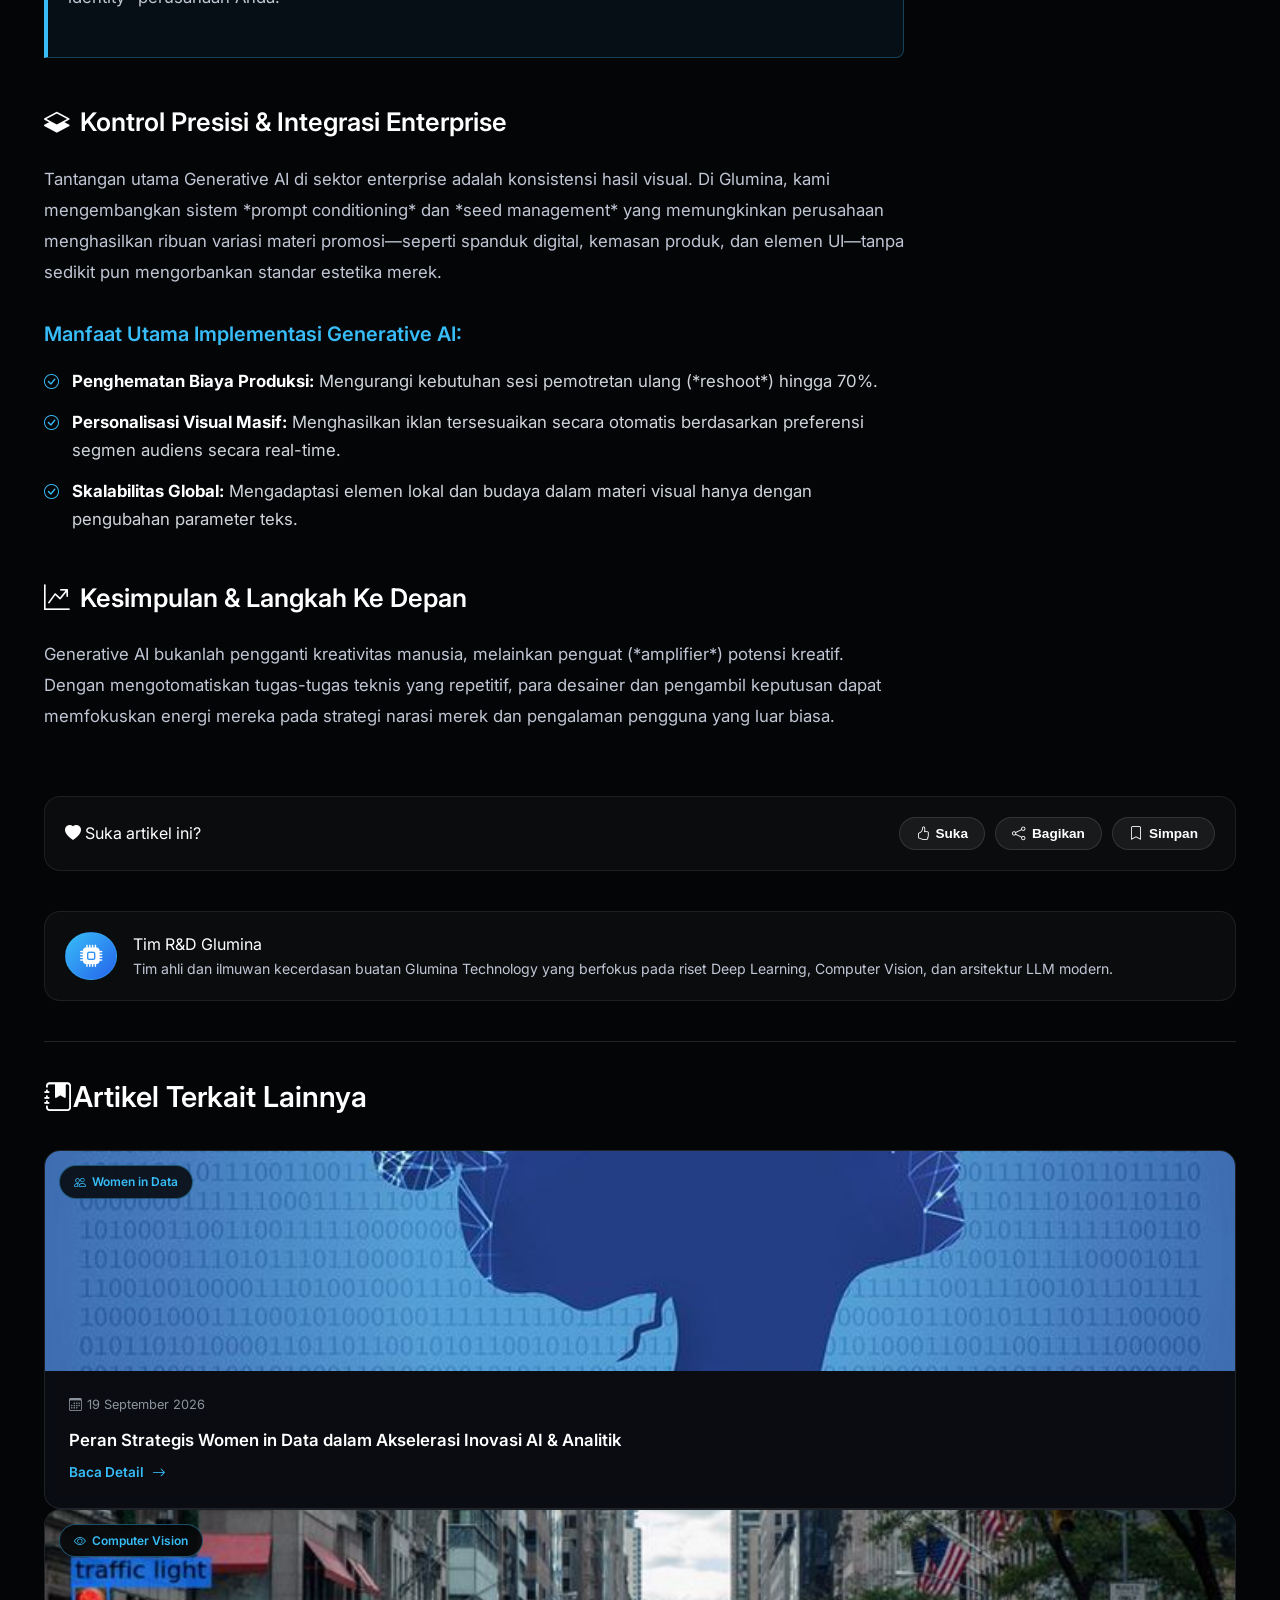
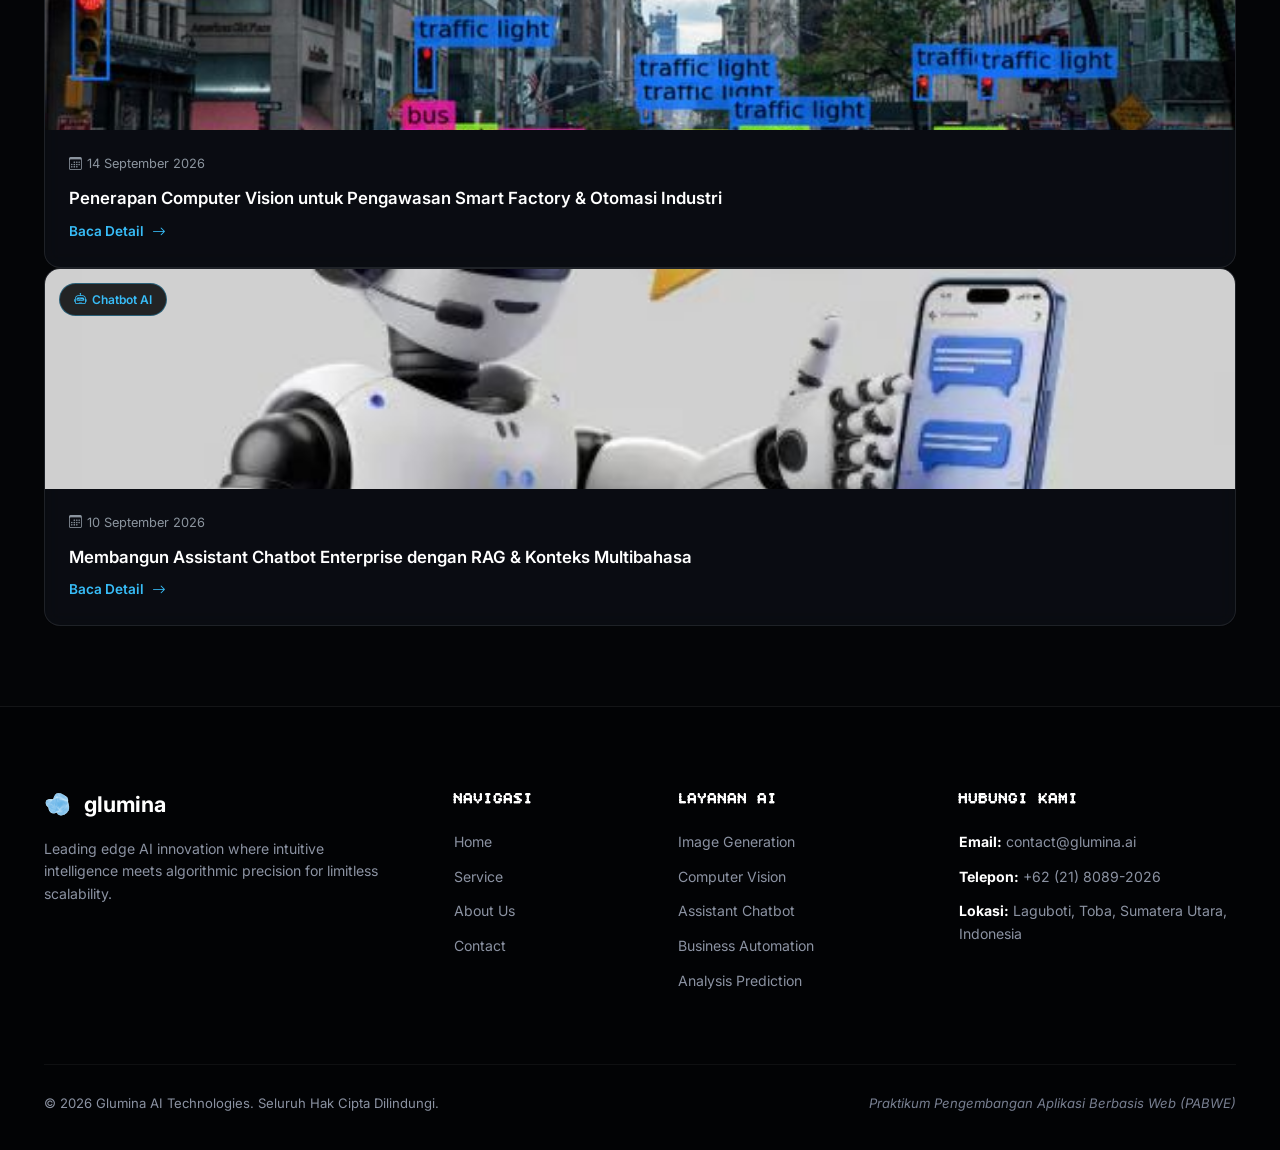
==== commit eca878cb: "update: style placement" ====
--- a/blog-detail.html
+++ b/blog-detail.html
@@ -12,7 +12,7 @@
     <link rel="icon" type="image/png" href="assets/images/logoglumina.png">
     <link rel="stylesheet" href="bootstrap-5.3.8-dist/css/bootstrap.min.css">
     <link rel="stylesheet" href="https://cdn.jsdelivr.net/npm/bootstrap-icons@1.11.3/font/bootstrap-icons.min.css">
-    <link rel="stylesheet" href="styles/app.css">
+    <link rel="stylesheet" href="assets/css/style.css">
 </head>
 
 <body>
--- a/assets/css/style.css
+++ b/assets/css/style.css
@@ -0,0 +1,1935 @@
+/* ==========================================================================
+   GLUMINA AI PLATFORM — COMBINED STYLE.CSS
+   ========================================================================== */
+
+:root {
+    --color-bg: #040507;
+    --color-bg-secondary: #0a0c10;
+    --color-bg-card: #f3f5f8;
+    --color-text-primary: #ffffff;
+    --color-text-secondary: #9ea4b0;
+    --gold-mid: #e8b259;
+    --cyan-accent: #38bdf8;
+    --font-inter: "Inter", sans-serif;
+    --font-bitcount: "Bitcount Single", system-ui, sans-serif;
+    --container-max-width: 1240px;
+    --header-height: 80px;
+    --radius-sm: 8px;
+    --radius-md: 16px;
+    --radius-lg: 24px;
+    --radius-pill: 9999px;
+    --transition-fast: 0.2s ease;
+    --transition-normal: 0.35s cubic-bezier(0.16, 1, 0.3, 1);
+    --transition-slow: 0.6s cubic-bezier(0.16, 1, 0.3, 1);
+}
+
+*,
+*::before,
+*::after {
+    box-sizing: border-box;
+    margin: 0;
+    padding: 0;
+}
+
+html {
+    scroll-behavior: smooth;
+    font-size: 16px;
+    background-color: var(--color-bg);
+    color: var(--color-text-primary);
+}
+
+body {
+    font-family: var(--font-inter);
+    line-height: 1.6;
+    background: var(--color-bg);
+    overflow-x: hidden;
+    -webkit-font-smoothing: antialiased;
+}
+
+img {
+    max-width: 100%;
+    height: auto;
+    display: block;
+}
+
+a {
+    color: inherit;
+    text-decoration: none;
+    transition: color var(--transition-fast);
+}
+
+ul {
+    list-style: none;
+}
+
+.section-container {
+    width: 100%;
+    max-width: var(--container-max-width);
+    margin: 0 auto;
+    padding: 0 24px;
+}
+
+.font-bitcount {
+    font-family: var(--font-bitcount);
+    letter-spacing: 0.5px;
+}
+
+.text-gold-italic {
+    font-style: italic;
+    font-weight: 500;
+    color: #F5DCA6;
+    display: inline-block;
+    text-shadow: 0 4px 9.3px rgba(252, 242, 189, 0.3);
+}
+
+.text-white {
+    color: #ffffff;
+}
+
+.text-muted {
+    color: #9ea4b0 !important;
+}
+
+/* BUTTONS */
+.btn {
+    display: inline-flex;
+    align-items: center;
+    justify-content: center;
+    gap: 10px;
+    font-family: var(--font-inter);
+    font-size: 0.85rem;
+    font-weight: 600;
+    letter-spacing: 0.5px;
+    cursor: pointer;
+    border: none;
+    outline: none;
+    text-decoration: none;
+    transition: transform var(--transition-fast), box-shadow var(--transition-fast), background-color var(--transition-fast);
+}
+
+.btn-pill {
+    border-radius: var(--radius-pill);
+    padding: 12px 28px;
+}
+
+.btn-primary,
+.btn-hero,
+.btn-cta-submit {
+    background: #ffffff;
+    color: #0b0c10;
+    box-shadow: 0 4px 18px rgba(255, 255, 255, 0.2);
+}
+
+.btn-primary:hover,
+.btn-cta-submit:hover {
+    transform: translateY(-2px);
+    background: #eef1f6;
+    box-shadow: 0 8px 24px rgba(255, 255, 255, 0.35);
+}
+
+.btn-hero {
+    padding: 14px 34px;
+    font-size: 0.88rem;
+    font-weight: 700;
+    letter-spacing: 0.8px;
+    box-shadow: 0 6px 25px rgba(255, 255, 255, 0.25);
+}
+
+.btn-hero:hover {
+    transform: translateY(-3px) scale(1.02);
+    box-shadow: 0 10px 30px rgba(56, 189, 248, 0.4);
+}
+
+.btn-hero .arrow-icon,
+.btn-cta-submit .arrow-icon {
+    display: inline-block;
+    transition: transform var(--transition-fast);
+}
+
+.btn-hero .arrow-icon {
+    font-size: 1.1rem;
+}
+
+.btn-hero:hover .arrow-icon {
+    transform: translateX(8px);
+}
+
+.btn-cta-submit:hover .arrow-icon {
+    transform: translateX(4px);
+}
+
+.btn-cta-submit {
+    font-weight: 700;
+    padding: 14px 32px;
+}
+
+/* HEADER & NAV */
+.site-header {
+    position: fixed;
+    top: 0;
+    left: 0;
+    right: 0;
+    height: var(--header-height);
+    z-index: 1000;
+    background: rgba(4, 5, 7, 0.75);
+    backdrop-filter: blur(14px);
+    border-bottom: 1px solid rgba(255, 255, 255, 0.05);
+}
+
+.header-container {
+    max-width: var(--container-max-width);
+    height: 100%;
+    margin: 0 auto;
+    padding: 0 24px;
+    display: flex;
+    align-items: center;
+    justify-content: space-between;
+}
+
+.brand-logo {
+    display: flex;
+    align-items: center;
+    gap: 12px;
+}
+
+.brand-icon {
+    width: 32px;
+    object-fit: contain;
+    filter: drop-shadow(0 0 10px rgba(56, 189, 248, 0.4));
+    transition: transform var(--transition-fast);
+}
+
+.brand-logo:hover .brand-icon {
+    transform: scale(1.1) rotate(5deg);
+}
+
+.brand-name {
+    font-size: 1.45rem;
+    color: #ffffff;
+}
+
+.main-nav {
+    display: flex;
+    align-items: center;
+    position: absolute;
+    left: 50%;
+    transform: translateX(-50%);
+}
+
+.nav-list {
+    display: flex;
+    align-items: center;
+    gap: 36px;
+}
+
+.nav-link {
+    font-size: 0.82rem;
+    font-weight: 600;
+    letter-spacing: 1.5px;
+    color: #a4a9b6;
+    position: relative;
+    padding: 8px 0;
+}
+
+.nav-link::after {
+    content: "";
+    position: absolute;
+    bottom: 0;
+    left: 50%;
+    width: 0;
+    height: 2px;
+    background: linear-gradient(90deg, var(--gold-mid), var(--cyan-accent));
+    transition: width var(--transition-fast), left var(--transition-fast);
+}
+
+.nav-link:hover,
+.nav-link.active {
+    color: #ffffff;
+}
+
+.nav-link:hover::after,
+.nav-link.active::after {
+    width: 100%;
+    left: 0;
+}
+
+@media screen and (min-width: 769px) {
+    .mobile-nav-cta {
+        display: none !important;
+    }
+}
+
+#nav-toggle-checkbox {
+    display: none;
+}
+
+.nav-toggle {
+    display: none;
+    background: transparent;
+    border: none;
+    cursor: pointer;
+    padding: 8px;
+    flex-direction: column;
+    gap: 6px;
+}
+
+.hamburger-line {
+    display: block;
+    width: 24px;
+    height: 2px;
+    background-color: #ffffff;
+    border-radius: 2px;
+}
+
+/* HERO SECTION */
+.hero-section {
+    position: relative;
+    min-height: 100vh;
+    padding: calc(var(--header-height) + 40px) 0 60px 0;
+    margin-top: 100px;
+    display: flex;
+    flex-direction: column;
+    align-items: center;
+    text-align: center;
+    overflow: hidden;
+}
+
+.hero-glow-top {
+    position: absolute;
+    top: -100px;
+    left: 50%;
+    transform: translateX(-50%);
+    width: 650px;
+    height: 400px;
+    background: radial-gradient(circle, rgba(56, 189, 248, 0.12) 0%, rgba(232, 178, 89, 0.06) 50%, transparent 70%);
+    pointer-events: none;
+    z-index: 1;
+}
+
+.hero-content {
+    position: relative;
+    z-index: 10;
+    max-width: 920px;
+    padding: 0 20px;
+    margin-bottom: 20px;
+}
+
+.hero-title {
+    font-size: 3.2rem;
+    line-height: 1.22;
+    letter-spacing: -1.2px;
+    color: #ffffff;
+    margin-bottom: 24px;
+    text-shadow: 0 2px 20px rgba(0, 0, 0, 0.8);
+}
+
+.hero-subtitle {
+    font-family: var(--font-bitcount);
+    font-size: 0.95rem;
+    line-height: 1.6;
+    color: #d8dde7;
+    max-width: 620px;
+    margin: 0 auto 34px auto;
+    opacity: 0.9;
+}
+
+.hero-cta-wrapper {
+    display: flex;
+    justify-content: center;
+    align-items: center;
+    margin-bottom: 10px;
+}
+
+.hero-visual {
+    position: relative;
+    z-index: 2;
+    width: 100%;
+    margin: -600px auto 0 auto;
+    display: flex;
+    justify-content: center;
+    overflow: hidden;
+}
+
+.hero-img {
+    width: 100%;
+    object-fit: cover;
+    filter: drop-shadow(0 20px 40px rgba(0, 0, 0, 0.9));
+    animation: subtleFloat 6s ease-in-out infinite alternate;
+}
+
+@keyframes subtleFloat {
+    0% {
+        transform: translateY(0);
+    }
+
+    100% {
+        transform: translateY(-8px);
+    }
+}
+
+/* SERVICES SECTION */
+.services-section {
+    position: relative;
+    padding: 100px 0 120px 0;
+    background: var(--color-bg);
+    overflow: hidden;
+}
+
+.services-section::before,
+.services-section::after {
+    content: "";
+    position: absolute;
+    top: 0;
+    bottom: 0;
+    width: 20%;
+    z-index: 10;
+    pointer-events: none;
+    backdrop-filter: blur(8px);
+}
+
+.services-section::before {
+    left: 0;
+    mask-image: linear-gradient(to right, #000 0%, transparent 100%);
+}
+
+.services-section::after {
+    right: 0;
+    mask-image: linear-gradient(to left, #000 0%, transparent 100%);
+}
+
+.section-header {
+    text-align: center;
+    margin-bottom: 80px;
+}
+
+.services-title {
+    font-size: 2.5rem;
+    color: #ffffff;
+    margin: -100px 0 5px 0;
+}
+
+.services-subtitle {
+    font-family: var(--font-bitcount);
+    font-size: 1rem;
+    color: #a4abb8;
+    margin-bottom: 70px;
+}
+
+.services-grid {
+    display: flex;
+    flex-wrap: nowrap;
+    overflow-x: auto;
+    scroll-snap-type: x proximity;
+    gap: 60px;
+    align-items: stretch;
+    margin: 20px 0 0 calc(-50vw + 50%);
+    padding: 150px max(24px, calc(50vw - 620px)) 20px max(24px, calc(50vw - 620px));
+    width: 100vw;
+    scrollbar-width: none;
+}
+
+.services-grid::-webkit-scrollbar {
+    display: none;
+}
+
+.service-card {
+    position: relative;
+    background: #f1f3f7;
+    border-radius: var(--radius-lg);
+    padding: 30px 22px 28px;
+    display: flex;
+    flex-direction: column;
+    box-shadow: 0 15px 35px rgba(0, 0, 0, 0.4);
+    transition: all var(--transition-slow);
+    border: 1px solid rgba(255, 255, 255, 0.6);
+    min-height: 360px;
+    flex: 0 0 320px;
+    scroll-snap-align: center;
+}
+
+.service-card:hover {
+    transform: scale(1.05) translateY(-12px);
+    box-shadow: 0 25px 50px rgba(56, 189, 248, 0.25);
+    background: #ffffff;
+}
+
+.card-badge {
+    position: absolute;
+    top: 18px;
+    right: 20px;
+    font-family: var(--font-bitcount);
+    font-size: 1.15rem;
+    font-weight: 700;
+    color: #1a1d24;
+}
+
+.card-visual-wrapper {
+    width: 100%;
+    display: flex;
+    justify-content: center;
+    margin: -80px 0 20px 0;
+    transition: all var(--transition-slow);
+}
+
+.card-img {
+    max-width: 140px;
+    max-height: 140px;
+    object-fit: contain;
+    filter: drop-shadow(0 12px 20px rgba(0, 0, 0, 0.18));
+}
+
+.service-card:hover .card-img {
+    transform: scale(1.08) translateY(-4px);
+}
+
+.featured-card {
+    transform: scale(1.08) translateY(-8px);
+    background: #ffffff;
+    border: 1px solid rgba(56, 189, 248, 0.4);
+    box-shadow: 0 25px 60px rgba(0, 0, 0, 0.5), 0 0 30px rgba(56, 189, 248, 0.3);
+}
+
+.featured-card .card-visual-wrapper {
+    margin-top: -100px;
+}
+
+.featured-card .card-img {
+    max-width: 200px;
+    max-height: 200px;
+}
+
+.card-content {
+    flex: 1;
+    display: flex;
+    flex-direction: column;
+}
+
+.card-title {
+    font-size: 1.15rem;
+    font-weight: 400;
+    color: #111317;
+    margin-bottom: 14px;
+}
+
+.card-description {
+    font-size: 0.84rem;
+    line-height: 1.6;
+    color: #4f5665;
+}
+
+/* ABOUT & PARTNERS SECTION */
+.about-section {
+    padding: 120px 0 90px 0;
+    background: var(--color-bg);
+    overflow: hidden;
+}
+
+.about-grid {
+    display: grid;
+    grid-template-columns: 1.1fr 0.9fr;
+    gap: 60px;
+    align-items: center;
+    margin-bottom: 90px;
+}
+
+.about-title {
+    font-size: 2.8rem;
+    color: #ffffff;
+    margin-bottom: 28px;
+    line-height: 1.15;
+}
+
+.about-description p {
+    font-size: 1.05rem;
+    line-height: 1.8;
+    color: #b8bdca;
+    text-align: justify;
+}
+
+.about-description strong {
+    color: #ffffff;
+}
+
+.about-description em {
+    color: var(--gold-mid);
+    font-style: italic;
+}
+
+.about-media-wrapper {
+    position: relative;
+    display: flex;
+    justify-content: center;
+}
+
+.blob-glow {
+    position: absolute;
+    width: 320px;
+    height: 320px;
+    background: radial-gradient(circle, rgba(160, 220, 255, 0.22) 0%, transparent 70%);
+    filter: blur(40px);
+    pointer-events: none;
+}
+
+.about-blob-img {
+    width: 100%;
+    max-width: 440px;
+    object-fit: contain;
+    position: relative;
+    z-index: 2;
+    filter: drop-shadow(0 15px 40px rgba(56, 189, 248, 0.3));
+    transition: transform var(--transition-normal);
+}
+
+.partners-section {
+    padding-top: 50px;
+    border-top: 1px solid rgba(255, 255, 255, 0.06);
+    text-align: center;
+}
+
+.partners-label {
+    font-family: var(--font-bitcount);
+    font-size: 0.8rem;
+    letter-spacing: 1px;
+    color: #7b8292;
+    text-transform: uppercase;
+    margin-bottom: 34px;
+}
+
+.partners-row {
+    display: flex;
+    justify-content: center;
+    flex-wrap: wrap;
+    gap: 50px;
+}
+
+.partner-item {
+    display: flex;
+    padding: 8px 12px;
+}
+
+.partner-logo {
+    height: 30px;
+    object-fit: contain;
+    filter: grayscale(100%) brightness(0.8) contrast(1.1);
+    opacity: 0.7;
+    transition: all var(--transition-fast);
+}
+
+.partner-item:hover .partner-logo {
+    filter: grayscale(0%) brightness(1.2);
+    opacity: 1;
+    transform: scale(1.12);
+}
+
+/* CTA SECTION */
+.cta-section {
+    padding: 60px 0 100px 0;
+    background: var(--color-bg);
+}
+
+.cta-card {
+    position: relative;
+    background: linear-gradient(135deg, rgba(14, 18, 28, 0.95) 0%, rgba(8, 10, 15, 0.98) 100%);
+    border: 1px solid rgba(56, 189, 248, 0.2);
+    border-radius: var(--radius-lg);
+    padding: 70px 48px;
+    text-align: center;
+    overflow: hidden;
+    box-shadow: 0 25px 60px rgba(0, 0, 0, 0.8);
+}
+
+.cta-glow-circle {
+    position: absolute;
+    top: -120px;
+    right: -80px;
+    width: 400px;
+    height: 400px;
+    background: radial-gradient(circle, rgba(56, 189, 248, 0.2) 0%, transparent 70%);
+    pointer-events: none;
+}
+
+.cta-content {
+    position: relative;
+    z-index: 2;
+    max-width: 780px;
+    margin: 0 auto;
+}
+
+.cta-badge {
+    display: inline-block;
+    font-size: 0.75rem;
+    letter-spacing: 2px;
+    color: var(--cyan-accent);
+    background: rgba(56, 189, 248, 0.1);
+    padding: 6px 16px;
+    border-radius: var(--radius-pill);
+    border: 1px solid rgba(56, 189, 248, 0.25);
+    margin-bottom: 20px;
+}
+
+.cta-title {
+    font-size: 2.3rem;
+    line-height: 1.25;
+    color: #ffffff;
+    margin: 30px 0 20px;
+}
+
+.cta-description {
+    font-family: var(--font-bitcount);
+    font-size: 0.85rem;
+    line-height: 1.6;
+    color: #9ea4b3;
+    max-width: 520px;
+    margin: 0 auto 50px auto;
+}
+
+.cta-form {
+    max-width: 640px;
+    margin: 0 auto;
+    text-align: left;
+}
+
+.cta-form-grid {
+    display: grid;
+    grid-template-columns: 1fr 1fr;
+    gap: 20px;
+    margin-bottom: 24px;
+}
+
+.form-group {
+    display: flex;
+    flex-direction: column;
+    gap: 8px;
+}
+
+.form-group.full-width {
+    grid-column: 1 / -1;
+}
+
+.form-label {
+    font-size: 0.85rem;
+    font-weight: 600;
+    color: #cbd5e1;
+}
+
+.cta-field {
+    width: 100%;
+    background: rgba(255, 255, 255, 0.05);
+    border: 1px solid rgba(255, 255, 255, 0.15);
+    border-radius: var(--radius-md);
+    padding: 14px 18px;
+    font-size: 0.92rem;
+    color: #ffffff;
+    transition: border-color var(--transition-fast), box-shadow var(--transition-fast);
+}
+
+.cta-field::placeholder {
+    font-family: var(--font-bitcount);
+    color: #94a3b8;
+    font-size: 0.85rem;
+}
+
+.cta-field:focus {
+    outline: none;
+    border-color: var(--cyan-accent);
+    box-shadow: 0 0 20px rgba(56, 189, 248, 0.25);
+}
+
+.cta-textarea {
+    resize: vertical;
+    min-height: 100px;
+}
+
+.form-submit-wrapper {
+    text-align: center;
+}
+
+/* FOOTER SECTION */
+.site-footer {
+    background: #020305;
+    border-top: 1px solid rgba(255, 255, 255, 0.07);
+    padding: 80px 0 36px 0;
+    color: #8b92a2;
+}
+
+.footer-top {
+    display: grid;
+    grid-template-columns: 2fr 1fr 1.3fr 1.5fr;
+    gap: 40px;
+    margin-bottom: 60px;
+}
+
+.footer-brand-col {
+    padding-right: 20px;
+}
+
+.footer-brand {
+    display: flex;
+    align-items: center;
+    gap: 12px;
+    margin-bottom: 16px;
+}
+
+.footer-logo {
+    width: 28px;
+}
+
+.footer-brand-name {
+    font-size: 1.35rem;
+    font-weight: 700;
+    color: #ffffff;
+}
+
+.footer-tagline {
+    font-size: 0.88rem;
+    line-height: 1.6;
+    margin-bottom: 24px;
+}
+
+.footer-heading {
+    font-size: 0.95rem;
+    font-weight: 700;
+    color: #ffffff;
+    letter-spacing: 1px;
+    margin-bottom: 20px;
+    text-transform: uppercase;
+}
+
+.footer-nav li,
+.footer-contact li {
+    margin-bottom: 12px;
+    font-size: 0.88rem;
+}
+
+.footer-link {
+    color: #8b92a2;
+}
+
+.footer-link:hover {
+    color: #ffffff;
+    padding-left: 4px;
+}
+
+.footer-contact strong {
+    color: #ffffff;
+}
+
+.footer-bottom {
+    display: flex;
+    align-items: center;
+    justify-content: space-between;
+    flex-wrap: wrap;
+    gap: 16px;
+    padding-top: 28px;
+    border-top: 1px solid rgba(255, 255, 255, 0.05);
+    font-size: 0.82rem;
+}
+
+.footer-academic {
+    color: #787f91;
+    font-style: italic;
+}
+
+/* BLOG & ARTICLE COMPONENTS */
+.bs-blog-card {
+    background: rgba(13, 17, 23, 0.7);
+    border: 1px solid rgba(255, 255, 255, 0.09);
+    border-radius: var(--radius-md);
+    overflow: hidden;
+    transition: transform var(--transition-fast), border-color var(--transition-fast), box-shadow var(--transition-fast);
+    backdrop-filter: blur(10px);
+    display: flex;
+    flex-direction: column;
+    height: 100%;
+}
+
+.bs-blog-card:hover {
+    transform: translateY(-6px);
+    border-color: rgba(56, 189, 248, 0.45);
+    box-shadow: 0 16px 36px rgba(0, 0, 0, .6), 0 0 24px rgba(56, 189, 248, .18);
+}
+
+.bs-card-img-wrapper {
+    position: relative;
+    width: 100%;
+    height: 220px;
+    overflow: hidden;
+    background: #080a0e;
+}
+
+.bs-card-img {
+    width: 100%;
+    height: 100%;
+    object-fit: cover;
+    transition: transform var(--transition-slow);
+}
+
+.bs-blog-card:hover .bs-card-img {
+    transform: scale(1.06);
+}
+
+.bs-card-badge {
+    position: absolute;
+    top: 14px;
+    left: 14px;
+    background: rgba(4, 5, 7, .85);
+    backdrop-filter: blur(8px);
+    color: var(--cyan-accent);
+    border: 1px solid rgba(56, 189, 248, .4);
+    padding: 6px 14px;
+    border-radius: var(--radius-pill);
+    font-size: .75rem;
+    font-weight: 600;
+    display: inline-flex;
+    align-items: center;
+    gap: 6px;
+    z-index: 2;
+}
+
+.bs-blog-card .card-body {
+    padding: 24px;
+    display: flex;
+    flex-direction: column;
+    flex-grow: 1;
+}
+
+.bs-card-meta {
+    font-size: .8rem;
+    color: #8b949e;
+    margin-bottom: 12px;
+    display: flex;
+    align-items: center;
+    gap: 14px;
+    flex-wrap: wrap;
+}
+
+.bs-card-meta-item {
+    display: inline-flex;
+    align-items: center;
+    gap: 5px;
+}
+
+.bs-card-title {
+    font-size: 1.05rem;
+    font-weight: 600;
+    line-height: 1.45;
+    margin-bottom: 10px;
+    color: #fff;
+    transition: color var(--transition-fast);
+}
+
+.bs-card-title a {
+    color: #fff;
+    text-decoration: none;
+}
+
+.bs-card-title a:hover,
+.bs-blog-card:hover .bs-card-title a {
+    color: var(--cyan-accent);
+}
+
+.bs-card-text {
+    font-size: .88rem;
+    color: #a4abb8;
+    line-height: 1.6;
+    margin-bottom: 20px;
+    flex-grow: 1;
+}
+
+.bs-btn-link {
+    color: var(--cyan-accent);
+    font-size: .85rem;
+    font-weight: 600;
+    text-decoration: none;
+    display: inline-flex;
+    align-items: center;
+    gap: 8px;
+    transition: gap var(--transition-fast), color var(--transition-fast);
+    border: none;
+    background: none;
+    padding: 0;
+}
+
+.bs-btn-link:hover {
+    gap: 12px;
+    color: #fff;
+}
+
+.blog-hero {
+    padding-top: calc(var(--header-height) + 50px);
+    padding-bottom: 60px;
+}
+
+.blog-hero-title {
+    font-size: 2.8rem;
+    font-weight: 400;
+    color: #fff;
+    display: block;
+    width: 100%;
+    text-align: left;
+    margin-bottom: 12px;
+}
+
+.blog-hero-subtitle {
+    font-family: var(--font-bitcount);
+    color: #9ea4b0;
+    font-size: .95rem;
+    max-width: 680px;
+    display: block;
+    text-align: left;
+    margin: 0 0 40px 0;
+    letter-spacing: .3px;
+    line-height: 1.6;
+}
+
+.blog-search-box {
+    position: relative;
+    max-width: 480px;
+    margin: 0 auto 30px;
+}
+
+.blog-search-input {
+    width: 100%;
+    background: rgba(255, 255, 255, .05);
+    border: 1px solid rgba(255, 255, 255, .12);
+    border-radius: var(--radius-pill);
+    padding: 12px 20px 12px 48px;
+    color: #fff;
+    font-family: var(--font-inter);
+    font-size: .9rem;
+    transition: all var(--transition-fast);
+}
+
+.blog-search-input:focus {
+    outline: none;
+    background: rgba(255, 255, 255, .08);
+    border-color: var(--cyan-accent);
+    box-shadow: 0 0 15px rgba(56, 189, 248, .25);
+}
+
+.blog-search-icon {
+    position: absolute;
+    left: 18px;
+    top: 50%;
+    transform: translateY(-50%);
+    color: #9ca3af;
+    font-size: 1.1rem;
+}
+
+/* ARTICLE DETAIL & SIDEBAR */
+.article-section {
+    padding: calc(var(--header-height) + 40px) 0 80px;
+    min-height: 80vh;
+}
+
+.article-layout {
+    display: grid;
+    grid-template-columns: minmax(0, 1fr) minmax(240px, 300px);
+    gap: 32px;
+    align-items: start;
+}
+
+.article-sidebar-sticky {
+    position: sticky;
+    top: calc(var(--header-height) + 20px);
+    display: flex;
+    flex-direction: column;
+    gap: 24px;
+}
+
+.article-sidebar-card,
+.article-cta-banner {
+    background: rgba(13, 17, 23, 0.85);
+    border: 1px solid rgba(255, 255, 255, 0.09);
+    border-radius: var(--radius-md);
+    padding: 24px;
+}
+
+.article-sidebar-title {
+    display: flex;
+    align-items: center;
+    gap: 8px;
+    color: #ffffff;
+    font-size: 1rem;
+    font-weight: 700;
+    margin-bottom: 16px;
+}
+
+.article-cta-banner {
+    text-align: center;
+}
+
+.article-cta-icon {
+    display: block;
+    font-size: 2.5rem;
+    color: var(--cyan-accent);
+    margin-bottom: 8px;
+}
+
+.article-cta-title {
+    color: #ffffff;
+    font-size: 1.15rem;
+    font-weight: 700;
+    line-height: 1.4;
+    margin-bottom: 10px;
+}
+
+.article-cta-text {
+    color: #c0c6d4;
+    font-size: 0.9rem;
+    line-height: 1.6;
+    margin-bottom: 18px;
+}
+
+.article-author-bio {
+    color: #c0c6d4;
+    font-size: 0.88rem;
+    line-height: 1.6;
+}
+
+.related-articles {
+    margin-top: 40px;
+    padding-top: 32px;
+    border-top: 1px solid rgba(255, 255, 255, 0.12);
+}
+
+.back-link {
+    display: inline-flex;
+    align-items: center;
+    gap: 8px;
+    color: var(--cyan-accent);
+    font-size: 0.88rem;
+    font-weight: 600;
+    margin-bottom: 36px;
+    transition: gap var(--transition-fast), color var(--transition-fast);
+    text-decoration: none;
+}
+
+.back-link:hover {
+    gap: 12px;
+    color: #ffffff;
+}
+
+.key-takeaways-card {
+    background: rgba(56, 189, 248, 0.06);
+    border: 1px solid rgba(56, 189, 248, 0.2);
+    border-left: 4px solid var(--cyan-accent);
+    border-radius: var(--radius-md);
+    padding: 28px 28px 24px;
+    margin-bottom: 36px;
+}
+
+.key-takeaways-title {
+    display: flex;
+    align-items: center;
+    gap: 10px;
+    color: var(--cyan-accent);
+    font-size: 1rem;
+    font-weight: 700;
+    letter-spacing: 0.5px;
+    margin-bottom: 18px;
+}
+
+.key-takeaways-card ul {
+    list-style: none;
+    padding: 0;
+    margin: 0;
+}
+
+.key-takeaways-card ul li {
+    position: relative;
+    padding-left: 22px;
+    margin-bottom: 10px;
+    font-size: 0.92rem;
+    color: #c0c6d4;
+    line-height: 1.6;
+}
+
+.key-takeaways-card ul li::before {
+    content: "✓";
+    position: absolute;
+    left: 0;
+    color: var(--cyan-accent);
+    font-weight: 700;
+}
+
+.article-header-badge {
+    display: inline-flex;
+    align-items: center;
+    gap: 8px;
+    background: rgba(56, 189, 248, 0.12);
+    border: 1px solid rgba(56, 189, 248, 0.3);
+    color: var(--cyan-accent);
+    padding: 6px 18px;
+    border-radius: var(--radius-pill);
+    font-size: 0.82rem;
+    font-weight: 600;
+    margin-bottom: 20px;
+}
+
+.article-hero-title {
+    font-size: 2.5rem;
+    font-weight: 600;
+    color: #ffffff;
+    line-height: 1.3;
+    margin-bottom: 24px;
+}
+
+.article-cover-img {
+    width: 100%;
+    max-height: 440px;
+    object-fit: cover;
+    border-radius: var(--radius-lg);
+    border: 1px solid rgba(255, 255, 255, 0.12);
+    box-shadow: 0 20px 40px rgba(0, 0, 0, 0.5);
+    margin-bottom: 40px;
+}
+
+.article-body-text {
+    color: #c0c6d4;
+    font-size: 1.05rem;
+    line-height: 1.85;
+}
+
+.article-body-text p {
+    margin-bottom: 24px;
+}
+
+.article-body-text h2 {
+    color: #ffffff;
+    font-size: 1.6rem;
+    font-weight: 600;
+    margin: 40px 0 18px;
+    display: flex;
+    align-items: center;
+    gap: 10px;
+}
+
+.article-body-text h3 {
+    color: #ffffff;
+    font-size: 1.25rem;
+    font-weight: 600;
+    margin: 32px 0 14px;
+}
+
+.article-body-text ul,
+.article-body-text ol {
+    padding-left: 24px;
+    margin-bottom: 24px;
+    color: #c0c6d4;
+}
+
+.article-body-text li {
+    margin-bottom: 8px;
+    line-height: 1.7;
+}
+
+.article-body-text strong {
+    color: #ffffff;
+}
+
+.ai-callout-box {
+    background: rgba(13, 17, 23, 0.9);
+    border: 1px solid rgba(56, 189, 248, 0.3);
+    border-radius: var(--radius-md);
+    padding: 24px 28px;
+    margin: 32px 0;
+}
+
+.ai-callout-title {
+    display: flex;
+    align-items: center;
+    gap: 10px;
+    color: var(--cyan-accent);
+    font-weight: 700;
+    font-size: 0.95rem;
+    margin-bottom: 12px;
+}
+
+.share-bar {
+    display: flex;
+    align-items: center;
+    justify-content: space-between;
+    flex-wrap: wrap;
+    gap: 16px;
+    width: 100%;
+    background: rgba(255, 255, 255, 0.04);
+    border: 1px solid rgba(255, 255, 255, 0.08);
+    border-radius: var(--radius-md);
+    padding: 18px 24px;
+    margin: 40px 0 20px;
+}
+
+.share-btn-group {
+    display: flex;
+    gap: 12px;
+    flex-wrap: wrap;
+}
+
+.btn-action-icon {
+    display: inline-flex;
+    align-items: center;
+    gap: 8px;
+    background: rgba(255, 255, 255, 0.06);
+    border: 1px solid rgba(255, 255, 255, 0.12);
+    border-radius: var(--radius-pill);
+    padding: 8px 18px;
+    font-size: 0.82rem;
+    font-weight: 600;
+    color: #a4abb8;
+    cursor: pointer;
+    transition: all var(--transition-fast);
+}
+
+.btn-action-icon:hover {
+    background: rgba(56, 189, 248, 0.15);
+    border-color: var(--cyan-accent);
+    color: #ffffff;
+    transform: translateY(-2px);
+}
+
+.article-author-card {
+    display: flex;
+    align-items: flex-start;
+    gap: 20px;
+    width: 100%;
+    background: rgba(255, 255, 255, 0.03);
+    border: 1px solid rgba(255, 255, 255, 0.07);
+    border-radius: var(--radius-md);
+    padding: 24px;
+}
+
+.article-author-avatar {
+    display: flex;
+    align-items: center;
+    justify-content: center;
+    width: 52px;
+    height: 52px;
+    min-width: 52px;
+    background: linear-gradient(135deg, rgba(56, 189, 248, 0.2), rgba(232, 178, 89, 0.15));
+    border: 1px solid rgba(56, 189, 248, 0.3);
+    border-radius: 50%;
+    font-size: 1.4rem;
+    color: var(--cyan-accent);
+}
+
+.related-title {
+    font-size: 1.5rem;
+    font-weight: 600;
+    color: #ffffff;
+    margin-bottom: 28px;
+    display: flex;
+    align-items: center;
+}
+
+/* CV SPECIFIC OVERRIDES */
+.cv-avatar-glow {
+    box-shadow: 0 0 25px rgba(56, 189, 248, 0.3);
+}
+
+.cv-cert-list li {
+    display: flex;
+    justify-content: space-between;
+    align-items: center;
+    padding: 8px 0;
+    border-bottom: 1px solid rgba(255, 255, 255, 0.06);
+    font-size: 0.88rem;
+    color: #a4abb8;
+}
+
+.cv-cert-list li:last-child {
+    border-bottom: none;
+}
+
+.cv-cert-date {
+    color: #9ea4b0;
+    font-size: 0.8rem;
+    white-space: nowrap;
+}
+
+/* MEDIA QUERIES */
+@media screen and (max-width: 1200px) {
+    .services-grid {
+        grid-template-columns: repeat(3, 1fr);
+    }
+
+    .featured-card {
+        transform: none;
+    }
+
+    .footer-top {
+        grid-template-columns: 1.5fr 1fr 1fr;
+    }
+
+    .footer-col:last-child {
+        grid-column: span 3;
+    }
+}
+
+@media screen and (max-width: 992px) {
+    .hero-title {
+        font-size: 2.5rem;
+    }
+
+    .about-grid {
+        grid-template-columns: 1fr;
+        gap: 40px;
+        text-align: center;
+    }
+
+    .about-description p {
+        text-align: left;
+    }
+
+    .about-media-wrapper {
+        order: -1;
+    }
+
+    .services-grid {
+        grid-template-columns: repeat(2, 1fr);
+    }
+
+    .footer-top {
+        grid-template-columns: 1fr 1fr;
+    }
+
+    .footer-col:last-child {
+        grid-column: span 2;
+    }
+}
+
+@media screen and (max-width: 768px) {
+    :root {
+        --header-height: 70px;
+    }
+
+    .nav-toggle {
+        display: flex;
+    }
+
+    .header-action {
+        display: none;
+    }
+
+    .main-nav {
+        position: fixed;
+        top: var(--header-height);
+        left: 0;
+        right: 0;
+        background: rgba(6, 8, 12, 0.98);
+        backdrop-filter: blur(20px);
+        border-bottom: 1px solid rgba(255, 255, 255, 0.1);
+        padding: 28px 24px;
+        flex-direction: column;
+        align-items: flex-start;
+        transform: translateY(-120%);
+        opacity: 0;
+        pointer-events: none;
+        transition: transform 0.35s ease, opacity 0.3s ease;
+    }
+
+    #nav-toggle-checkbox:checked~.main-nav {
+        transform: translateY(0);
+        opacity: 1;
+        pointer-events: auto;
+    }
+
+    .nav-list {
+        flex-direction: column;
+        align-items: flex-start;
+        gap: 20px;
+        width: 100%;
+    }
+
+    .nav-link {
+        font-size: 1rem;
+        display: block;
+        width: 100%;
+    }
+
+    .hero-section {
+        padding-top: calc(var(--header-height) + 20px);
+        min-height: auto;
+    }
+
+    .hero-title {
+        font-size: 1.85rem;
+    }
+
+    .article-layout {
+        grid-template-columns: 1fr;
+        gap: 32px;
+    }
+
+    .article-sidebar-sticky {
+        position: static;
+    }
+
+    .article-hero-title {
+        font-size: 1.75rem;
+    }
+
+    .share-bar {
+        flex-direction: column;
+        align-items: flex-start;
+    }
+
+    .article-author-card {
+        flex-direction: column;
+    }
+}
+
+/* === BLOG STYLES === */
+.bs-blog-card {
+    background: rgba(13, 17, 23, 0.7);
+    border: 1px solid rgba(255, 255, 255, 0.09);
+    border-radius: var(--radius-md);
+    overflow: hidden;
+    transition: transform var(--transition-fast), border-color var(--transition-fast), box-shadow var(--transition-fast);
+    backdrop-filter: blur(10px);
+    display: flex;
+    flex-direction: column;
+    height: 100%;
+}
+
+.bs-blog-card:hover {
+    transform: translateY(-6px);
+    border-color: rgba(56, 189, 248, 0.45);
+    box-shadow: 0 16px 36px rgba(0, 0, 0, .6), 0 0 24px rgba(56, 189, 248, .18);
+}
+
+.bs-card-img-wrapper {
+    position: relative;
+    width: 100%;
+    height: 220px;
+    overflow: hidden;
+    background: #080a0e;
+}
+
+.bs-card-img {
+    width: 100%;
+    height: 100%;
+    object-fit: cover;
+    transition: transform var(--transition-slow);
+}
+
+.bs-blog-card:hover .bs-card-img {
+    transform: scale(1.06);
+}
+
+.bs-card-badge {
+    position: absolute;
+    top: 14px;
+    left: 14px;
+    background: rgba(4, 5, 7, .85);
+    backdrop-filter: blur(8px);
+    color: var(--cyan-accent);
+    border: 1px solid rgba(56, 189, 248, .4);
+    padding: 6px 14px;
+    border-radius: var(--radius-pill);
+    font-size: .75rem;
+    font-weight: 600;
+    display: inline-flex;
+    align-items: center;
+    gap: 6px;
+    z-index: 2;
+}
+
+.bs-blog-card .card-body {
+    padding: 24px;
+    display: flex;
+    flex-direction: column;
+    flex-grow: 1;
+}
+
+.bs-card-meta {
+    font-size: .8rem;
+    color: #8b949e;
+    margin-bottom: 12px;
+    display: flex;
+    align-items: center;
+    gap: 14px;
+    flex-wrap: wrap;
+}
+
+.bs-card-meta-item {
+    display: inline-flex;
+    align-items: center;
+    gap: 5px;
+}
+
+.bs-card-title {
+    font-size: 1.05rem;
+    font-weight: 600;
+    line-height: 1.45;
+    margin-bottom: 10px;
+    color: #fff;
+    transition: color var(--transition-fast);
+}
+
+.bs-card-title a {
+    color: #fff;
+    text-decoration: none;
+}
+
+.bs-card-title a:hover,
+.bs-blog-card:hover .bs-card-title a {
+    color: var(--cyan-accent);
+}
+
+.bs-card-text {
+    font-size: .88rem;
+    color: #a4abb8;
+    line-height: 1.6;
+    margin-bottom: 20px;
+    flex-grow: 1;
+}
+
+.bs-btn-link {
+    color: var(--cyan-accent);
+    font-size: .85rem;
+    font-weight: 600;
+    text-decoration: none;
+    display: inline-flex;
+    align-items: center;
+    gap: 8px;
+    transition: gap var(--transition-fast), color var(--transition-fast);
+    border: none;
+    background: none;
+    padding: 0;
+}
+
+.bs-btn-link:hover {
+    gap: 12px;
+    color: #fff;
+}
+
+/* ── Blog list page ───────────────────────────────────────────────────────── */
+.blog-hero {
+    padding-top: calc(var(--header-height) + 50px);
+    padding-bottom: 60px;
+}
+
+.blog-hero-title {
+    font-size: 2.8rem;
+    font-weight: 400;
+    color: #fff;
+    display: block;
+    width: 100%;
+    text-align: left;
+    margin-bottom: 12px;
+}
+
+.blog-hero-subtitle {
+    font-family: var(--font-bitcount);
+    color: #9ea4b0;
+    font-size: .95rem;
+    max-width: 680px;
+    display: block;
+    text-align: left;
+    margin: 0 0 40px 0;
+    letter-spacing: .3px;
+    line-height: 1.6;
+}
+
+.blog-search-box {
+    position: relative;
+    max-width: 480px;
+    margin: 0 auto 30px;
+}
+
+.blog-search-input {
+    width: 100%;
+    background: rgba(255, 255, 255, .05);
+    border: 1px solid rgba(255, 255, 255, .12);
+    border-radius: var(--radius-pill);
+    padding: 12px 20px 12px 48px;
+    color: #fff;
+    font-family: var(--font-inter);
+    font-size: .9rem;
+    transition: all var(--transition-fast);
+}
+
+.blog-search-input:focus {
+    outline: none;
+    background: rgba(255, 255, 255, .08);
+    border-color: var(--cyan-accent);
+    box-shadow: 0 0 15px rgba(56, 189, 248, .25);
+}
+
+.blog-search-icon {
+    position: absolute;
+    left: 18px;
+    top: 50%;
+    transform: translateY(-50%);
+    color: #9ca3af;
+    font-size: 1.1rem;
+}
+
+.blog-categories {
+    display: flex;
+    justify-content: center;
+    gap: 10px;
+    flex-wrap: wrap;
+    margin-bottom: 40px;
+}
+
+.category-pill {
+    padding: 8px 20px;
+    border-radius: var(--radius-pill);
+    background: rgba(255, 255, 255, .05);
+    border: 1px solid rgba(255, 255, 255, .1);
+    color: #a4abb8;
+    font-size: .85rem;
+    cursor: pointer;
+    transition: all var(--transition-fast);
+    display: inline-flex;
+    align-items: center;
+    gap: 6px;
+}
+
+.category-pill.active,
+.category-pill:hover {
+    background: #fff;
+    color: #0b0c10;
+    border-color: #fff;
+    box-shadow: 0 4px 15px rgba(255, 255, 255, .2);
+}
+
+/* Bootstrap pagination dark override */
+.pagination .page-link {
+    background: rgba(255, 255, 255, .05);
+    border-color: rgba(255, 255, 255, .12);
+    color: #a4abb8;
+    transition: all var(--transition-fast);
+}
+
+.pagination .page-link:hover {
+    background: rgba(255, 255, 255, .12);
+    border-color: var(--cyan-accent);
+    color: #fff;
+}
+
+.pagination .page-item.active .page-link {
+    background: var(--cyan-accent);
+    border-color: var(--cyan-accent);
+    color: #0b0c10;
+    font-weight: 600;
+}
+
+.pagination .page-item.disabled .page-link {
+    background: rgba(255, 255, 255, .02);
+    border-color: rgba(255, 255, 255, .06);
+    color: #5e6573;
+}
+
+.article-section {
+    padding-top: calc(var(--header-height) + 40px);
+    padding-bottom: 80px;
+}
+
+.back-link {
+    display: inline-flex;
+    align-items: center;
+    gap: 8px;
+    color: var(--cyan-accent);
+    text-decoration: none;
+    font-weight: 600;
+    font-size: .9rem;
+    margin-bottom: 28px;
+    transition: transform var(--transition-fast);
+}
+
+.back-link:hover {
+    transform: translateX(-4px);
+    color: #fff;
+}
+
+.article-header-badge {
+    display: inline-flex;
+    align-items: center;
+    gap: 8px;
+    background: rgba(56, 189, 248, .12);
+    border: 1px solid rgba(56, 189, 248, .3);
+    color: var(--cyan-accent);
+    padding: 6px 18px;
+    border-radius: var(--radius-pill);
+    font-size: .82rem;
+    font-weight: 600;
+    margin-bottom: 20px;
+}
+
+.article-hero-title {
+    font-size: 2.2rem;
+    font-weight: 600;
+    color: #fff;
+    line-height: 1.3;
+    margin-bottom: 24px;
+}
+
+.article-cover-img {
+    width: 100%;
+    max-height: 440px;
+    object-fit: cover;
+    border-radius: var(--radius-lg);
+    border: 1px solid rgba(255, 255, 255, .12);
+    box-shadow: 0 20px 40px rgba(0, 0, 0, .5);
+    margin-bottom: 40px;
+}
+
+.article-author-card {
+    background: rgba(255, 255, 255, .03);
+    border: 1px solid rgba(255, 255, 255, .08);
+    border-radius: var(--radius-md);
+    padding: 20px;
+    display: flex;
+    align-items: center;
+    gap: 16px;
+    margin-bottom: 32px;
+}
+
+.article-author-avatar {
+    width: 48px;
+    height: 48px;
+    border-radius: 50%;
+    background: linear-gradient(135deg, var(--cyan-accent), #2563eb);
+    display: flex;
+    align-items: center;
+    justify-content: center;
+    color: #fff;
+    font-size: 1.4rem;
+    flex-shrink: 0;
+}
+
+.key-takeaways-card {
+    background: rgba(255, 255, 255, .03);
+    border: 1px solid rgba(255, 255, 255, .08);
+    border-radius: var(--radius-md);
+    padding: 24px;
+    margin-bottom: 30px;
+}
+
+.key-takeaways-title {
+    color: #F5DCA6;
+    font-size: 1.1rem;
+    font-weight: 600;
+    display: flex;
+    align-items: center;
+    gap: 8px;
+    margin-bottom: 16px;
+}
+
+.ai-callout-box {
+    background: rgba(56, 189, 248, .06);
+    border-left: 4px solid var(--cyan-accent);
+    border-radius: 0 var(--radius-sm) var(--radius-sm) 0;
+    padding: 20px;
+    margin: 28px 0;
+}
+
+.ai-callout-title {
+    color: var(--cyan-accent);
+    font-weight: 600;
+    font-size: 1rem;
+    display: flex;
+    align-items: center;
+    gap: 8px;
+    margin-bottom: 8px;
+}
+
+.article-body-text {
+    color: #c0c6d4;
+    font-size: 1.05rem;
+    line-height: 1.85;
+}
+
+.article-body-text p {
+    margin-bottom: 24px;
+}
+
+.article-body-text h2 {
+    color: #fff;
+    font-size: 1.6rem;
+    font-weight: 600;
+    margin-top: 40px;
+    margin-bottom: 18px;
+    display: flex;
+    align-items: center;
+    gap: 10px;
+}
+
+.article-body-text h3 {
+    color: var(--cyan-accent);
+    font-size: 1.25rem;
+    font-weight: 600;
+    margin-top: 28px;
+    margin-bottom: 14px;
+}
+
+.article-body-text ul {
+    list-style: none;
+    padding-left: 0;
+    margin-bottom: 24px;
+}
+
+.article-body-text ul li {
+    position: relative;
+    padding-left: 28px;
+    margin-bottom: 12px;
+    color: #d1d5db;
+}
+
+.article-body-text ul li::before {
+    content: "\F26B";
+    font-family: "bootstrap-icons";
+    position: absolute;
+    left: 0;
+    top: 2px;
+    color: var(--cyan-accent);
+    font-size: .95rem;
+}
+
+.share-bar {
+    display: flex;
+    align-items: center;
+    justify-content: space-between;
+    padding: 20px;
+    background: rgba(255, 255, 255, .03);
+    border: 1px solid rgba(255, 255, 255, .08);
+    border-radius: var(--radius-md);
+    margin: 40px 0;
+    flex-wrap: wrap;
+    gap: 16px;
+}
+
+.share-btn-group {
+    display: flex;
+    gap: 10px;
+}
+
+.btn-action-icon {
+    background: rgba(255, 255, 255, .06);
+    border: 1px solid rgba(255, 255, 255, .12);
+    color: #fff;
+    padding: 8px 16px;
+    border-radius: var(--radius-pill);
+    font-size: .85rem;
+    display: inline-flex;
+    align-items: center;
+    gap: 6px;
+    transition: all var(--transition-fast);
+    cursor: pointer;
+}
+
+.btn-action-icon:hover {
+    background: var(--cyan-accent);
+    color: #0b0c10;
+    border-color: var(--cyan-accent);
+}
+
+.related-title {
+    font-size: 1.8rem;
+    color: #fff;
+    margin-bottom: 30px;
+    font-weight: 600;
+}
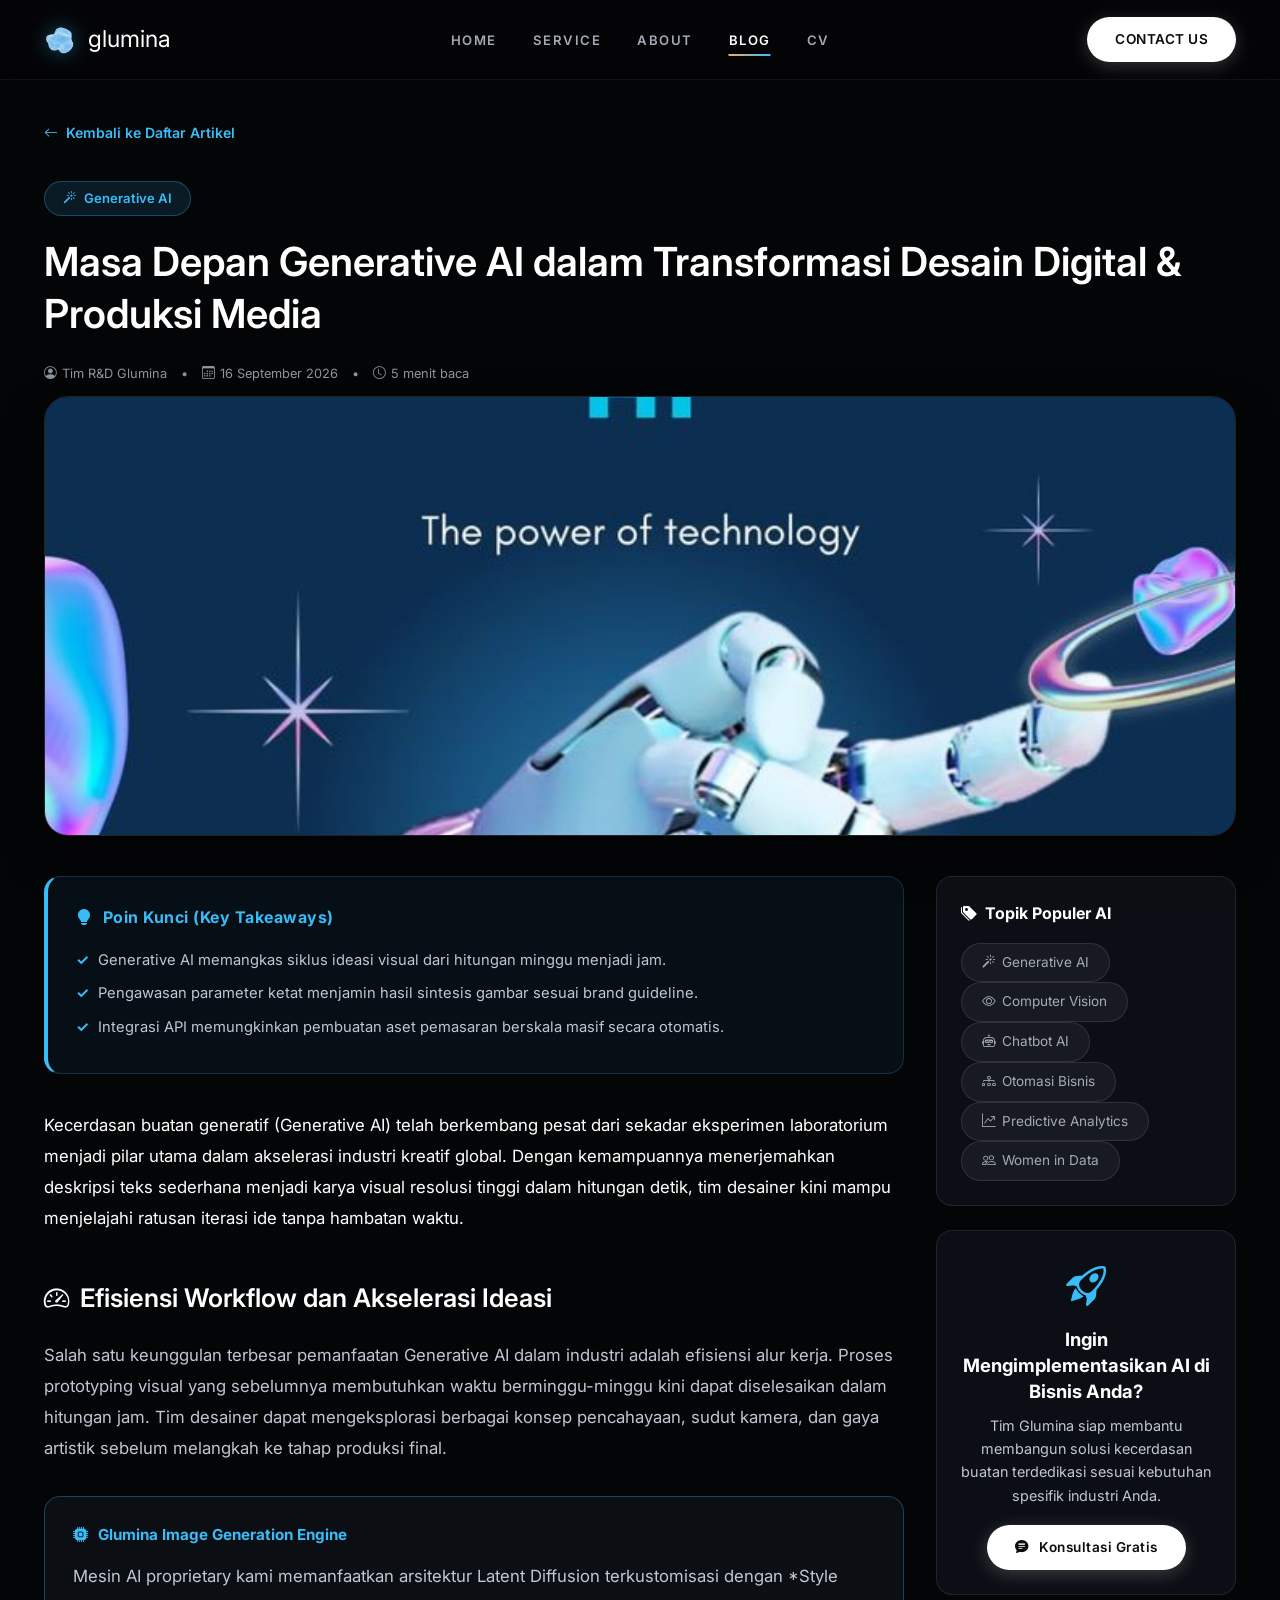
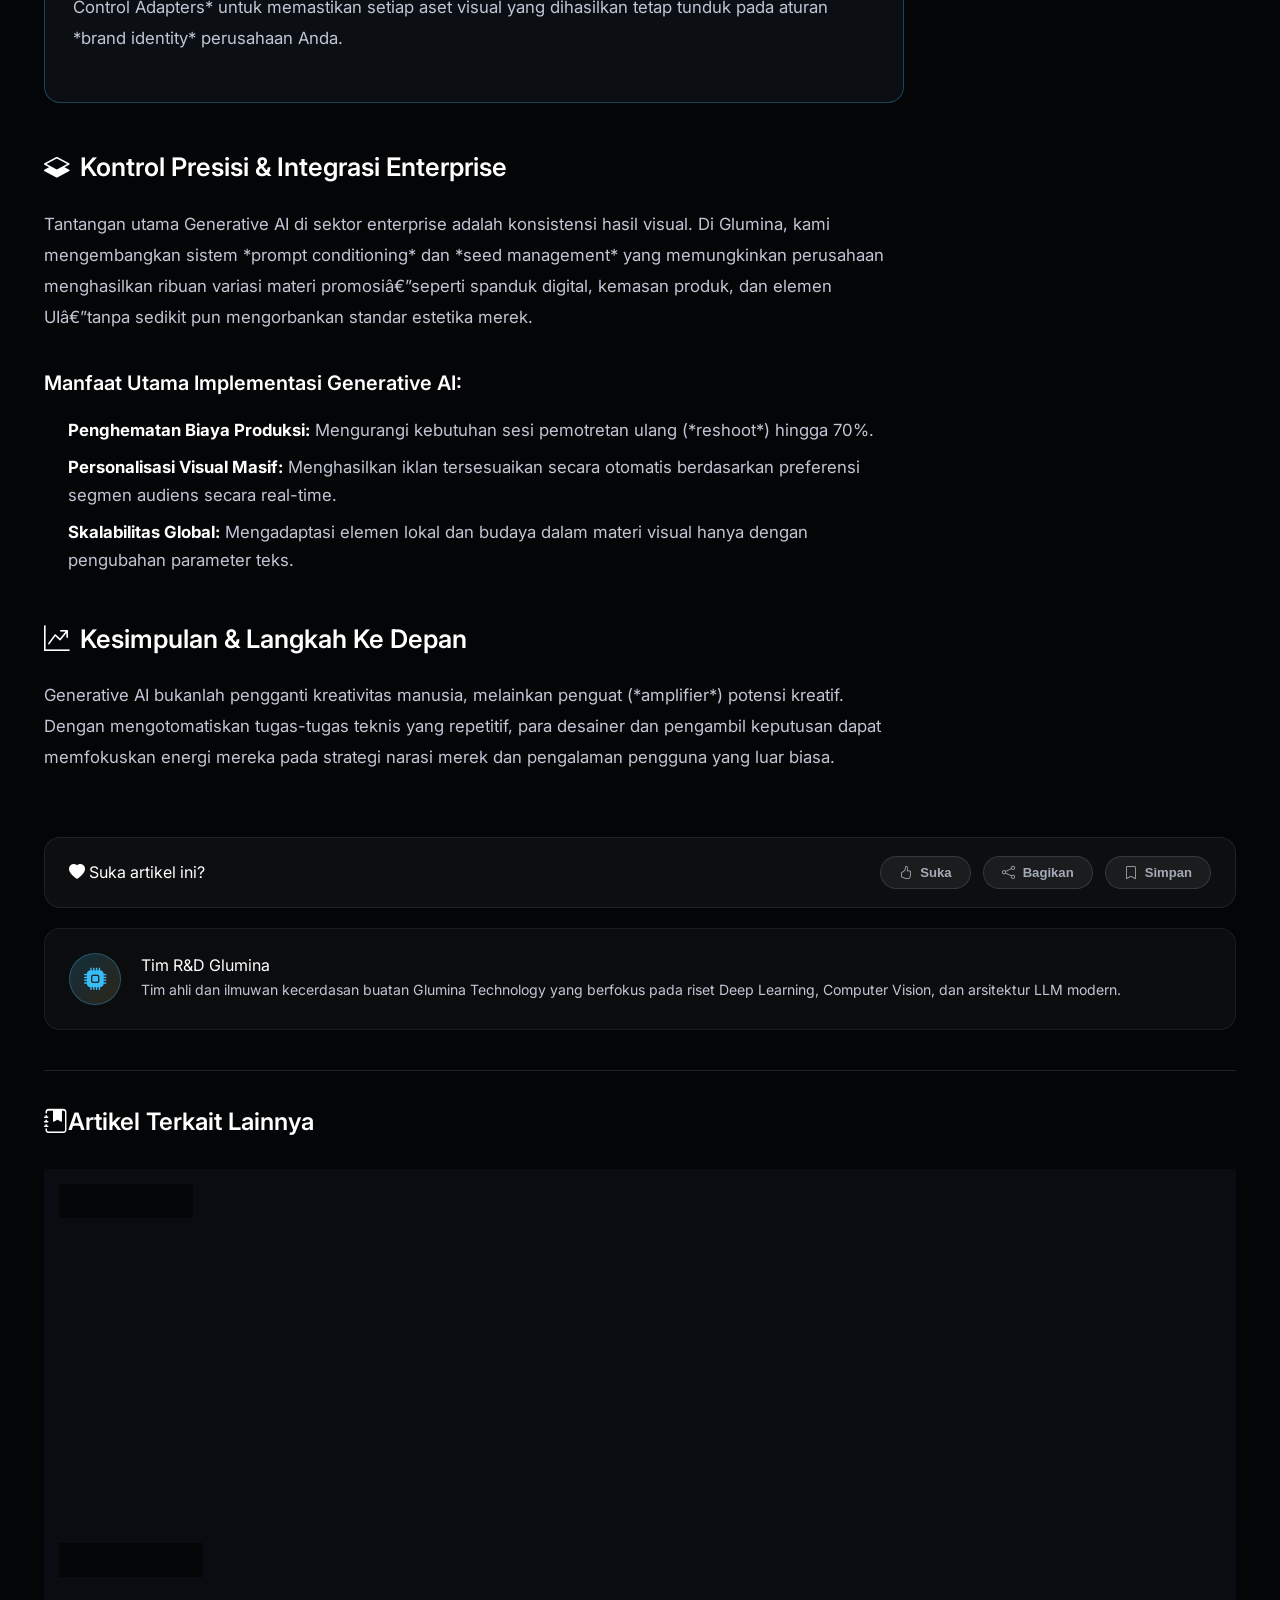
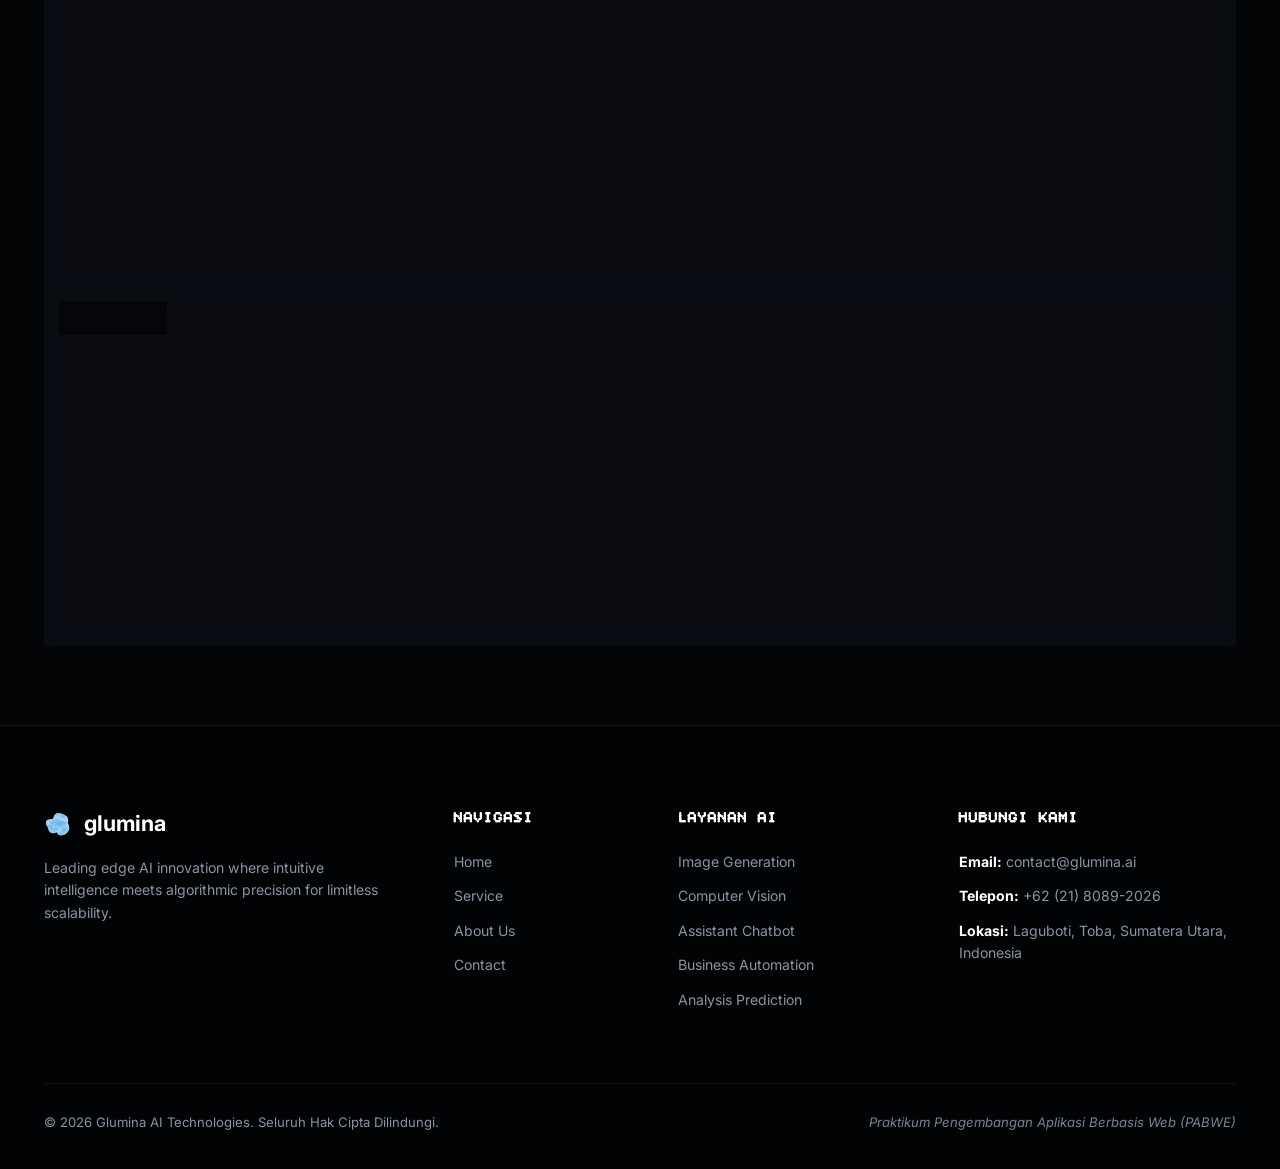
==== commit b2490904: "update: ui" ====
--- a/blog-detail.html
+++ b/blog-detail.html
@@ -1,25 +1,26 @@
-<!DOCTYPE html>
+﻿<!DOCTYPE html>
 <html lang="id">
 
 <head>
     <meta charset="UTF-8">
     <meta name="viewport" content="width=device-width, initial-scale=1.0">
-    <meta name="description" content="Detail Artikel Glumina Blog — Wawasan Mendalam Seputar Artificial Intelligence &amp; Teknologi Terdepan.">
-    <title id="pageTitle">Glumina Blog Article — Detail Artikel AI</title>
+    <meta name="description" content="Detail Artikel Glumina Blog â€” Wawasan Mendalam Seputar Artificial Intelligence &amp; Teknologi Terdepan.">
+    <title id="pageTitle">Glumina Blog Article â€” Detail Artikel AI</title>
     <link rel="preconnect" href="https://fonts.googleapis.com">
     <link rel="preconnect" href="https://fonts.gstatic.com" crossorigin>
     <link href="https://fonts.googleapis.com/css2?family=Bitcount+Single:wght@100..900&family=Inter:ital,opsz,wght@0,14..32,100..900;1,14..32,100..900&display=swap" rel="stylesheet">
-    <link rel="icon" type="image/png" href="assets/images/logoglumina.png">
+    <link rel="icon" type="image/png" href="assets/img/logoglumina.png">
     <link rel="stylesheet" href="bootstrap-5.3.8-dist/css/bootstrap.min.css">
     <link rel="stylesheet" href="https://cdn.jsdelivr.net/npm/bootstrap-icons@1.11.3/font/bootstrap-icons.min.css">
     <link rel="stylesheet" href="assets/css/style.css">
+    <link rel="stylesheet" href="assets/css/blog.css">
 </head>
 
 <body>
     <header class="site-header" id="header">
         <div class="header-container">
             <a href="index.html" class="brand-logo" aria-label="Glumina Home">
-                <img src="assets/images/luminalogo.gif" alt="Glumina Cloud Logo" class="brand-icon">
+                <img src="assets/img/luminalogo.gif" alt="Glumina Cloud Logo" class="brand-icon">
                 <span class="brand-name">glumina</span>
             </a>
             <button class="nav-toggle" id="navToggle" aria-label="Buka Menu Navigasi" aria-expanded="false">
@@ -72,7 +73,7 @@
                     </div>
                 </div>
 
-                <img id="articleCover" src="assets/images/fitur/imagegenerate.png" alt="Article Cover" class="article-cover-img">
+                <img id="articleCover" src="assets/img/imagegenerate.png" alt="Article Cover" class="article-cover-img">
 
                 <div class="article-layout">
                     <article class="article-main">
@@ -171,7 +172,7 @@
         <div class="section-container">
             <div class="footer-top">
                 <div class="footer-col footer-brand-col">
-                    <div class="footer-brand"><img src="assets/images/luminalogo.gif" alt="Logo" class="footer-logo"><span class="footer-brand-name">glumina</span></div>
+                    <div class="footer-brand"><img src="assets/img/luminalogo.gif" alt="Logo" class="footer-logo"><span class="footer-brand-name">glumina</span></div>
                     <p class="footer-tagline">Leading edge AI innovation where intuitive intelligence meets algorithmic precision for limitless scalability.</p>
                 </div>
                 <div class="footer-col">
@@ -229,7 +230,7 @@
                 author: "Tim R&D Glumina",
                 date: "16 September 2026",
                 readTime: "5 menit baca",
-                cover: "assets/images/article/gen ai.jpg",
+                cover: "assets/img/gen ai.jpg",
                 takeaways: [
                     "Generative AI memangkas siklus ideasi visual dari hitungan minggu menjadi jam.",
                     "Pengawasan parameter ketat menjamin hasil sintesis gambar sesuai brand guideline.",
@@ -256,7 +257,7 @@
 
                     <h2><i class="bi bi-layers-half text-cyan"></i> Kontrol Presisi & Integrasi Enterprise</h2>
                     <p>
-                        Tantangan utama Generative AI di sektor enterprise adalah konsistensi hasil visual. Di Glumina, kami mengembangkan sistem *prompt conditioning* dan *seed management* yang memungkinkan perusahaan menghasilkan ribuan variasi materi promosi—seperti spanduk digital, kemasan produk, dan elemen UI—tanpa sedikit pun mengorbankan standar estetika merek.
+                        Tantangan utama Generative AI di sektor enterprise adalah konsistensi hasil visual. Di Glumina, kami mengembangkan sistem *prompt conditioning* dan *seed management* yang memungkinkan perusahaan menghasilkan ribuan variasi materi promosiâ€”seperti spanduk digital, kemasan produk, dan elemen UIâ€”tanpa sedikit pun mengorbankan standar estetika merek.
                     </p>
 
                     <h3>Manfaat Utama Implementasi Generative AI:</h3>
@@ -280,7 +281,7 @@
                 author: "Gladys Yulia Stephanie Manurung",
                 date: "19 September 2026",
                 readTime: "6 menit",
-                cover: "assets/images/article/Women in data.jpg",
+                cover: "assets/img/Women in data.jpg",
                 takeaways: [
                     "Keberagaman gender meningkatkan objektivitas model AI.",
                     "Women in Data memimpin inovasi etika AI dan solusi bisnis.",
@@ -312,7 +313,7 @@
                 author: "Dr. Aris Setiawan (Lead Computer Vision Engineer)",
                 date: "14 September 2026",
                 readTime: "7 menit baca",
-                cover: "assets/images/article/Computer Vision.jpg",
+                cover: "assets/img/Computer Vision.jpg",
                 takeaways: [
                     "Deteksi cacat visual presisi mikron meningkatkan standar kontrol kualitas manufaktur.",
                     "Pemrosesan Edge AI memastikan analisis video real-time dengan latensi terendah (<15ms).",
@@ -364,7 +365,7 @@
                 author: "Maya Putri (Head of AI Solutions)",
                 date: "10 September 2026",
                 readTime: "6 menit baca",
-                cover: "assets/images/article/rag assist.jpg",
+                cover: "assets/img/rag assist.jpg",
                 takeaways: [
                     "Retrieval-Augmented Generation (RAG) menghilangkan halusinasi teks pada AI enterprise.",
                     "Dukungan multibahasa alami meningkatkan kepuasan pelanggan secara global.",
@@ -416,7 +417,7 @@
                 author: "Tim Architecture Glumina",
                 date: "06 September 2026",
                 readTime: "8 menit baca",
-                cover: "assets/images/fitur/business.png",
+                cover: "assets/img/business.png",
                 takeaways: [
                     "Agen AI mandiri mampu merencanakan dan mengeksekusi urutan tugas multi-langkah.",
                     "Sistem Multi-Agent Collaboration memungkinkan pemisahan peran secara spesifik.",
@@ -437,7 +438,7 @@
                             <i class="bi bi-people-fill"></i> Arsitektur Multi-Agent Collaboration
                         </div>
                         <p class="mb-0 text-white-50 small">
-                            Di Glumina, kami menerapkan pola beberapa agen AI yang saling berhubungan—misalnya **Agent Perencana**, **Agent Pengumpul Data**, dan **Agent Quality Assurance**—yang saling memeriksa hasil kerja satu sama lain sebelum memberikan output akhir.
+                            Di Glumina, kami menerapkan pola beberapa agen AI yang saling berhubunganâ€”misalnya **Agent Perencana**, **Agent Pengumpul Data**, dan **Agent Quality Assurance**â€”yang saling memeriksa hasil kerja satu sama lain sebelum memberikan output akhir.
                         </p>
                     </div>
 
@@ -468,7 +469,7 @@
                 author: "Rian Kurniawan (Data Science Specialist)",
                 date: "02 September 2026",
                 readTime: "5 menit baca",
-                cover: "assets/images/fitur/analysis.png",
+                cover: "assets/img/analysis.png",
                 takeaways: [
                     "Model time-series ML memprediksi fluktuasi permintaan barang dengan akurasi tinggi.",
                     "Pencegahan *overstock* dan *stockout* secara otomatis menghemat biaya pergudangan.",
@@ -495,7 +496,7 @@
 
                     <h2><i class="bi bi-diagram-3-fill text-cyan"></i> Deteksi Anomali & Mitigasi Risiko</h2>
                     <p>
-                        Machine Learning juga secara kontinu memantau jalur distribusi untuk mendeteksi potensi gangguan—seperti keterlambatan pengiriman kapal atau lonjakan harga bahan baku—dan memberikan opsi rute alternatif terbaik secara preskriptif.
+                        Machine Learning juga secara kontinu memantau jalur distribusi untuk mendeteksi potensi gangguanâ€”seperti keterlambatan pengiriman kapal atau lonjakan harga bahan bakuâ€”dan memberikan opsi rute alternatif terbaik secara preskriptif.
                     </p>
 
                     <h3>Hasil yang Dicapai dengan Predictive Analytics:</h3>
@@ -520,7 +521,7 @@
                 author: "Tim Governance & Compliance Glumina",
                 date: "28 Agustus 2026",
                 readTime: "6 menit baca",
-                cover: "assets/images/fitur/imagegenerate.png",
+                cover: "assets/img/imagegenerate.png",
                 takeaways: [
                     "Explainable AI (XAI) memastikan setiap keputusan algoritma dapat dijelaskan.",
                     "Audit bias secara berkala mencegah diskriminasi dalam model kecerdasan buatan.",
@@ -533,7 +534,7 @@
 
                     <h2><i class="bi bi-journal-check text-cyan"></i> Prinsip Explainable AI (XAI)</h2>
                     <p>
-                        Salah satu masalah terbesar model *deep learning* adalah sifatnya yang seperti "kotak hitam" (black box). Melalui arsitektur Explainable AI (XAI), Glumina memastikan setiap keputusan—seperti persetujuan kredit atau skor risiko—memiliki penjelasan logika matematis yang transparan dan dapat diaudit.
+                        Salah satu masalah terbesar model *deep learning* adalah sifatnya yang seperti "kotak hitam" (black box). Melalui arsitektur Explainable AI (XAI), Glumina memastikan setiap keputusanâ€”seperti persetujuan kredit atau skor risikoâ€”memiliki penjelasan logika matematis yang transparan dan dapat diaudit.
                     </p>
 
                     <div class="ai-callout-box">
@@ -578,7 +579,7 @@
             const data = articlesDB[articleId];
 
             // Update Page Meta & Elements
-            document.title = data.title + " — Glumina Blog";
+            document.title = data.title + " â€” Glumina Blog";
             document.getElementById('articleTitle').innerText = data.title;
             document.getElementById('categoryName').innerText = data.category;
             document.getElementById('categoryIcon').className = "bi " + data.categoryIcon;
@@ -645,4 +646,5 @@
     </script>
 </body>
 
-</html>+</html>
+
--- a/assets/css/style.css
+++ b/assets/css/style.css
@@ -1,28 +1,76 @@
-/* ==========================================================================
-   GLUMINA AI PLATFORM — COMBINED STYLE.CSS
-   ========================================================================== */
+﻿/* =============================================================================
+   style.css — Design system global untuk seluruh halaman Glumina
+   Semua token warna & tipografi didefinisikan di :root agar mudah diubah.
+   ============================================================================= */
 
 :root {
-    --color-bg: #040507;
+    /* ── Core backgrounds ──────────────────────────────────────────────────── */
+    --color-bg:           #040507;
     --color-bg-secondary: #0a0c10;
-    --color-bg-card: #f3f5f8;
-    --color-text-primary: #ffffff;
-    --color-text-secondary: #9ea4b0;
-    --gold-mid: #e8b259;
+    --color-bg-footer:    #020305;
+    --color-bg-deep:      #080a0e;
+    --color-bg-card:      #f3f5f8;
+
+    /* ── Accent palette ────────────────────────────────────────────────────── */
     --cyan-accent: #38bdf8;
-    --font-inter: "Inter", sans-serif;
+    --gold-mid:    #e8b259;
+    --gold-light:  #F5DCA6;
+    --blue-mid:    #2563eb;
+
+    /* ── Text scale (light → dim) ──────────────────────────────────────────── */
+    --color-text-primary:     #ffffff;
+    --color-text-light:       #d8dde7;
+    --color-text-body:        #b8bdca;
+    --color-text-article:     #c0c6d4;
+    --color-text-list:        #d1d5db;
+    --color-text-secondary:   #9ea4b0;
+    --color-text-muted:       #a4abb8;
+    --color-text-nav:         #a4a9b6;
+    --color-text-meta:        #8b949e;
+    --color-text-dim:         #8b92a2;
+    --color-text-subtle:      #7b8292;
+    --color-text-disabled:    #5e6573;
+    --color-text-form:        #cbd5e1;
+    --color-text-placeholder: #94a3b8;
+
+    /* ── Surfaces & components ─────────────────────────────────────────────── */
+    --color-surface-card:    rgba(13, 17, 23, 0.7);
+    --color-surface-sidebar: rgba(13, 17, 23, 0.85);
+    --color-surface-light:   #f1f3f7;
+    --color-on-light:        #0b0c10;
+    --color-btn-hover:       #eef1f6;
+    --color-dark-text:       #1a1d24;
+    --color-card-title:      #111317;
+    --color-card-desc:       #4f5665;
+
+    /* ── Typography ────────────────────────────────────────────────────────── */
+    --font-inter:    "Inter", sans-serif;
     --font-bitcount: "Bitcount Single", system-ui, sans-serif;
+
+    /* ── Layout ────────────────────────────────────────────────────────────── */
     --container-max-width: 1240px;
-    --header-height: 80px;
-    --radius-sm: 8px;
-    --radius-md: 16px;
-    --radius-lg: 24px;
+    --header-height:       80px;
+
+    /* ── Border radii ──────────────────────────────────────────────────────── */
+    --radius-sm:   8px;
+    --radius-md:   16px;
+    --radius-lg:   24px;
     --radius-pill: 9999px;
-    --transition-fast: 0.2s ease;
+
+    /* ── Transitions ───────────────────────────────────────────────────────── */
+    --transition-fast:   0.2s ease;
     --transition-normal: 0.35s cubic-bezier(0.16, 1, 0.3, 1);
-    --transition-slow: 0.6s cubic-bezier(0.16, 1, 0.3, 1);
-}
-
+    --transition-slow:   0.6s cubic-bezier(0.16, 1, 0.3, 1);
+
+    /* ── RGB channels untuk rgba() ─────────────────────────────────────────── */
+    --cyan-rgb:  56, 189, 248;
+    --gold-rgb:  232, 178, 89;
+    --white-rgb: 255, 255, 255;
+    --black-rgb: 0, 0, 0;
+    --bg-rgb:    4, 5, 7;
+}
+
+/* ── Reset ──────────────────────────────────────────────────────────────────── */
 *,
 *::before,
 *::after {
@@ -62,6 +110,7 @@
     list-style: none;
 }
 
+/* ── Utilities ──────────────────────────────────────────────────────────────── */
 .section-container {
     width: 100%;
     max-width: var(--container-max-width);
@@ -77,20 +126,20 @@
 .text-gold-italic {
     font-style: italic;
     font-weight: 500;
-    color: #F5DCA6;
+    color: var(--gold-light);
     display: inline-block;
-    text-shadow: 0 4px 9.3px rgba(252, 242, 189, 0.3);
+    text-shadow: 0 4px 9.3px rgba(var(--gold-rgb), 0.3);
 }
 
 .text-white {
-    color: #ffffff;
+    color: var(--color-text-primary);
 }
 
 .text-muted {
-    color: #9ea4b0 !important;
-}
-
-/* BUTTONS */
+    color: var(--color-text-secondary) !important;
+}
+
+/* ── Buttons ────────────────────────────────────────────────────────────────── */
 .btn {
     display: inline-flex;
     align-items: center;
@@ -115,16 +164,16 @@
 .btn-primary,
 .btn-hero,
 .btn-cta-submit {
-    background: #ffffff;
-    color: #0b0c10;
-    box-shadow: 0 4px 18px rgba(255, 255, 255, 0.2);
+    background: var(--color-text-primary);
+    color: var(--color-on-light);
+    box-shadow: 0 4px 18px rgba(var(--white-rgb), 0.2);
 }
 
 .btn-primary:hover,
 .btn-cta-submit:hover {
     transform: translateY(-2px);
-    background: #eef1f6;
-    box-shadow: 0 8px 24px rgba(255, 255, 255, 0.35);
+    background: var(--color-btn-hover);
+    box-shadow: 0 8px 24px rgba(var(--white-rgb), 0.35);
 }
 
 .btn-hero {
@@ -132,12 +181,12 @@
     font-size: 0.88rem;
     font-weight: 700;
     letter-spacing: 0.8px;
-    box-shadow: 0 6px 25px rgba(255, 255, 255, 0.25);
+    box-shadow: 0 6px 25px rgba(var(--white-rgb), 0.25);
 }
 
 .btn-hero:hover {
     transform: translateY(-3px) scale(1.02);
-    box-shadow: 0 10px 30px rgba(56, 189, 248, 0.4);
+    box-shadow: 0 10px 30px rgba(var(--cyan-rgb), 0.4);
 }
 
 .btn-hero .arrow-icon,
@@ -163,7 +212,7 @@
     padding: 14px 32px;
 }
 
-/* HEADER & NAV */
+/* ── Header & Nav ───────────────────────────────────────────────────────────── */
 .site-header {
     position: fixed;
     top: 0;
@@ -171,9 +220,9 @@
     right: 0;
     height: var(--header-height);
     z-index: 1000;
-    background: rgba(4, 5, 7, 0.75);
+    background: rgba(var(--bg-rgb), 0.75);
     backdrop-filter: blur(14px);
-    border-bottom: 1px solid rgba(255, 255, 255, 0.05);
+    border-bottom: 1px solid rgba(var(--white-rgb), 0.05);
 }
 
 .header-container {
@@ -195,7 +244,7 @@
 .brand-icon {
     width: 32px;
     object-fit: contain;
-    filter: drop-shadow(0 0 10px rgba(56, 189, 248, 0.4));
+    filter: drop-shadow(0 0 10px rgba(var(--cyan-rgb), 0.4));
     transition: transform var(--transition-fast);
 }
 
@@ -205,7 +254,7 @@
 
 .brand-name {
     font-size: 1.45rem;
-    color: #ffffff;
+    color: var(--color-text-primary);
 }
 
 .main-nav {
@@ -226,7 +275,7 @@
     font-size: 0.82rem;
     font-weight: 600;
     letter-spacing: 1.5px;
-    color: #a4a9b6;
+    color: var(--color-text-nav);
     position: relative;
     padding: 8px 0;
 }
@@ -244,7 +293,7 @@
 
 .nav-link:hover,
 .nav-link.active {
-    color: #ffffff;
+    color: var(--color-text-primary);
 }
 
 .nav-link:hover::after,
@@ -277,11 +326,11 @@
     display: block;
     width: 24px;
     height: 2px;
-    background-color: #ffffff;
+    background-color: var(--color-text-primary);
     border-radius: 2px;
 }
 
-/* HERO SECTION */
+/* ── Hero Section ───────────────────────────────────────────────────────────── */
 .hero-section {
     position: relative;
     min-height: 100vh;
@@ -301,7 +350,7 @@
     transform: translateX(-50%);
     width: 650px;
     height: 400px;
-    background: radial-gradient(circle, rgba(56, 189, 248, 0.12) 0%, rgba(232, 178, 89, 0.06) 50%, transparent 70%);
+    background: radial-gradient(circle, rgba(var(--cyan-rgb), 0.12) 0%, rgba(var(--gold-rgb), 0.06) 50%, transparent 70%);
     pointer-events: none;
     z-index: 1;
 }
@@ -318,16 +367,16 @@
     font-size: 3.2rem;
     line-height: 1.22;
     letter-spacing: -1.2px;
-    color: #ffffff;
+    color: var(--color-text-primary);
     margin-bottom: 24px;
-    text-shadow: 0 2px 20px rgba(0, 0, 0, 0.8);
+    text-shadow: 0 2px 20px rgba(var(--black-rgb), 0.8);
 }
 
 .hero-subtitle {
     font-family: var(--font-bitcount);
     font-size: 0.95rem;
     line-height: 1.6;
-    color: #d8dde7;
+    color: var(--color-text-light);
     max-width: 620px;
     margin: 0 auto 34px auto;
     opacity: 0.9;
@@ -353,21 +402,16 @@
 .hero-img {
     width: 100%;
     object-fit: cover;
-    filter: drop-shadow(0 20px 40px rgba(0, 0, 0, 0.9));
+    filter: drop-shadow(0 20px 40px rgba(var(--black-rgb), 0.9));
     animation: subtleFloat 6s ease-in-out infinite alternate;
 }
 
 @keyframes subtleFloat {
-    0% {
-        transform: translateY(0);
-    }
-
-    100% {
-        transform: translateY(-8px);
-    }
-}
-
-/* SERVICES SECTION */
+    0%   { transform: translateY(0); }
+    100% { transform: translateY(-8px); }
+}
+
+/* ── Services Section ───────────────────────────────────────────────────────── */
 .services-section {
     position: relative;
     padding: 100px 0 120px 0;
@@ -404,14 +448,14 @@
 
 .services-title {
     font-size: 2.5rem;
-    color: #ffffff;
+    color: var(--color-text-primary);
     margin: -100px 0 5px 0;
 }
 
 .services-subtitle {
     font-family: var(--font-bitcount);
     font-size: 1rem;
-    color: #a4abb8;
+    color: var(--color-text-muted);
     margin-bottom: 70px;
 }
 
@@ -434,14 +478,14 @@
 
 .service-card {
     position: relative;
-    background: #f1f3f7;
+    background: var(--color-surface-light);
     border-radius: var(--radius-lg);
     padding: 30px 22px 28px;
     display: flex;
     flex-direction: column;
-    box-shadow: 0 15px 35px rgba(0, 0, 0, 0.4);
+    box-shadow: 0 15px 35px rgba(var(--black-rgb), 0.4);
     transition: all var(--transition-slow);
-    border: 1px solid rgba(255, 255, 255, 0.6);
+    border: 1px solid rgba(var(--white-rgb), 0.6);
     min-height: 360px;
     flex: 0 0 320px;
     scroll-snap-align: center;
@@ -449,8 +493,8 @@
 
 .service-card:hover {
     transform: scale(1.05) translateY(-12px);
-    box-shadow: 0 25px 50px rgba(56, 189, 248, 0.25);
-    background: #ffffff;
+    box-shadow: 0 25px 50px rgba(var(--cyan-rgb), 0.25);
+    background: var(--color-text-primary);
 }
 
 .card-badge {
@@ -460,7 +504,7 @@
     font-family: var(--font-bitcount);
     font-size: 1.15rem;
     font-weight: 700;
-    color: #1a1d24;
+    color: var(--color-dark-text);
 }
 
 .card-visual-wrapper {
@@ -475,7 +519,7 @@
     max-width: 140px;
     max-height: 140px;
     object-fit: contain;
-    filter: drop-shadow(0 12px 20px rgba(0, 0, 0, 0.18));
+    filter: drop-shadow(0 12px 20px rgba(var(--black-rgb), 0.18));
 }
 
 .service-card:hover .card-img {
@@ -484,9 +528,9 @@
 
 .featured-card {
     transform: scale(1.08) translateY(-8px);
-    background: #ffffff;
-    border: 1px solid rgba(56, 189, 248, 0.4);
-    box-shadow: 0 25px 60px rgba(0, 0, 0, 0.5), 0 0 30px rgba(56, 189, 248, 0.3);
+    background: var(--color-text-primary);
+    border: 1px solid rgba(var(--cyan-rgb), 0.4);
+    box-shadow: 0 25px 60px rgba(var(--black-rgb), 0.5), 0 0 30px rgba(var(--cyan-rgb), 0.3);
 }
 
 .featured-card .card-visual-wrapper {
@@ -507,17 +551,17 @@
 .card-title {
     font-size: 1.15rem;
     font-weight: 400;
-    color: #111317;
+    color: var(--color-card-title);
     margin-bottom: 14px;
 }
 
 .card-description {
     font-size: 0.84rem;
     line-height: 1.6;
-    color: #4f5665;
-}
-
-/* ABOUT & PARTNERS SECTION */
+    color: var(--color-card-desc);
+}
+
+/* ── About & Partners Section ───────────────────────────────────────────────── */
 .about-section {
     padding: 120px 0 90px 0;
     background: var(--color-bg);
@@ -534,7 +578,7 @@
 
 .about-title {
     font-size: 2.8rem;
-    color: #ffffff;
+    color: var(--color-text-primary);
     margin-bottom: 28px;
     line-height: 1.15;
 }
@@ -542,12 +586,12 @@
 .about-description p {
     font-size: 1.05rem;
     line-height: 1.8;
-    color: #b8bdca;
+    color: var(--color-text-body);
     text-align: justify;
 }
 
 .about-description strong {
-    color: #ffffff;
+    color: var(--color-text-primary);
 }
 
 .about-description em {
@@ -576,13 +620,13 @@
     object-fit: contain;
     position: relative;
     z-index: 2;
-    filter: drop-shadow(0 15px 40px rgba(56, 189, 248, 0.3));
+    filter: drop-shadow(0 15px 40px rgba(var(--cyan-rgb), 0.3));
     transition: transform var(--transition-normal);
 }
 
 .partners-section {
     padding-top: 50px;
-    border-top: 1px solid rgba(255, 255, 255, 0.06);
+    border-top: 1px solid rgba(var(--white-rgb), 0.06);
     text-align: center;
 }
 
@@ -590,7 +634,7 @@
     font-family: var(--font-bitcount);
     font-size: 0.8rem;
     letter-spacing: 1px;
-    color: #7b8292;
+    color: var(--color-text-subtle);
     text-transform: uppercase;
     margin-bottom: 34px;
 }
@@ -621,7 +665,7 @@
     transform: scale(1.12);
 }
 
-/* CTA SECTION */
+/* ── CTA Section ────────────────────────────────────────────────────────────── */
 .cta-section {
     padding: 60px 0 100px 0;
     background: var(--color-bg);
@@ -630,12 +674,12 @@
 .cta-card {
     position: relative;
     background: linear-gradient(135deg, rgba(14, 18, 28, 0.95) 0%, rgba(8, 10, 15, 0.98) 100%);
-    border: 1px solid rgba(56, 189, 248, 0.2);
+    border: 1px solid rgba(var(--cyan-rgb), 0.2);
     border-radius: var(--radius-lg);
     padding: 70px 48px;
     text-align: center;
     overflow: hidden;
-    box-shadow: 0 25px 60px rgba(0, 0, 0, 0.8);
+    box-shadow: 0 25px 60px rgba(var(--black-rgb), 0.8);
 }
 
 .cta-glow-circle {
@@ -644,7 +688,7 @@
     right: -80px;
     width: 400px;
     height: 400px;
-    background: radial-gradient(circle, rgba(56, 189, 248, 0.2) 0%, transparent 70%);
+    background: radial-gradient(circle, rgba(var(--cyan-rgb), 0.2) 0%, transparent 70%);
     pointer-events: none;
 }
 
@@ -660,17 +704,17 @@
     font-size: 0.75rem;
     letter-spacing: 2px;
     color: var(--cyan-accent);
-    background: rgba(56, 189, 248, 0.1);
+    background: rgba(var(--cyan-rgb), 0.1);
     padding: 6px 16px;
     border-radius: var(--radius-pill);
-    border: 1px solid rgba(56, 189, 248, 0.25);
+    border: 1px solid rgba(var(--cyan-rgb), 0.25);
     margin-bottom: 20px;
 }
 
 .cta-title {
     font-size: 2.3rem;
     line-height: 1.25;
-    color: #ffffff;
+    color: var(--color-text-primary);
     margin: 30px 0 20px;
 }
 
@@ -678,7 +722,7 @@
     font-family: var(--font-bitcount);
     font-size: 0.85rem;
     line-height: 1.6;
-    color: #9ea4b3;
+    color: var(--color-text-secondary);
     max-width: 520px;
     margin: 0 auto 50px auto;
 }
@@ -709,30 +753,30 @@
 .form-label {
     font-size: 0.85rem;
     font-weight: 600;
-    color: #cbd5e1;
+    color: var(--color-text-form);
 }
 
 .cta-field {
     width: 100%;
-    background: rgba(255, 255, 255, 0.05);
-    border: 1px solid rgba(255, 255, 255, 0.15);
+    background: rgba(var(--white-rgb), 0.05);
+    border: 1px solid rgba(var(--white-rgb), 0.15);
     border-radius: var(--radius-md);
     padding: 14px 18px;
     font-size: 0.92rem;
-    color: #ffffff;
+    color: var(--color-text-primary);
     transition: border-color var(--transition-fast), box-shadow var(--transition-fast);
 }
 
 .cta-field::placeholder {
     font-family: var(--font-bitcount);
-    color: #94a3b8;
+    color: var(--color-text-placeholder);
     font-size: 0.85rem;
 }
 
 .cta-field:focus {
     outline: none;
     border-color: var(--cyan-accent);
-    box-shadow: 0 0 20px rgba(56, 189, 248, 0.25);
+    box-shadow: 0 0 20px rgba(var(--cyan-rgb), 0.25);
 }
 
 .cta-textarea {
@@ -744,12 +788,12 @@
     text-align: center;
 }
 
-/* FOOTER SECTION */
+/* ── Footer ─────────────────────────────────────────────────────────────────── */
 .site-footer {
-    background: #020305;
-    border-top: 1px solid rgba(255, 255, 255, 0.07);
+    background: var(--color-bg-footer);
+    border-top: 1px solid rgba(var(--white-rgb), 0.07);
     padding: 80px 0 36px 0;
-    color: #8b92a2;
+    color: var(--color-text-dim);
 }
 
 .footer-top {
@@ -777,7 +821,7 @@
 .footer-brand-name {
     font-size: 1.35rem;
     font-weight: 700;
-    color: #ffffff;
+    color: var(--color-text-primary);
 }
 
 .footer-tagline {
@@ -789,7 +833,7 @@
 .footer-heading {
     font-size: 0.95rem;
     font-weight: 700;
-    color: #ffffff;
+    color: var(--color-text-primary);
     letter-spacing: 1px;
     margin-bottom: 20px;
     text-transform: uppercase;
@@ -802,16 +846,16 @@
 }
 
 .footer-link {
-    color: #8b92a2;
+    color: var(--color-text-dim);
 }
 
 .footer-link:hover {
-    color: #ffffff;
+    color: var(--color-text-primary);
     padding-left: 4px;
 }
 
 .footer-contact strong {
-    color: #ffffff;
+    color: var(--color-text-primary);
 }
 
 .footer-bottom {
@@ -821,510 +865,18 @@
     flex-wrap: wrap;
     gap: 16px;
     padding-top: 28px;
-    border-top: 1px solid rgba(255, 255, 255, 0.05);
+    border-top: 1px solid rgba(var(--white-rgb), 0.05);
     font-size: 0.82rem;
 }
 
 .footer-academic {
-    color: #787f91;
+    color: var(--color-text-subtle);
     font-style: italic;
 }
 
-/* BLOG & ARTICLE COMPONENTS */
-.bs-blog-card {
-    background: rgba(13, 17, 23, 0.7);
-    border: 1px solid rgba(255, 255, 255, 0.09);
-    border-radius: var(--radius-md);
-    overflow: hidden;
-    transition: transform var(--transition-fast), border-color var(--transition-fast), box-shadow var(--transition-fast);
-    backdrop-filter: blur(10px);
-    display: flex;
-    flex-direction: column;
-    height: 100%;
-}
-
-.bs-blog-card:hover {
-    transform: translateY(-6px);
-    border-color: rgba(56, 189, 248, 0.45);
-    box-shadow: 0 16px 36px rgba(0, 0, 0, .6), 0 0 24px rgba(56, 189, 248, .18);
-}
-
-.bs-card-img-wrapper {
-    position: relative;
-    width: 100%;
-    height: 220px;
-    overflow: hidden;
-    background: #080a0e;
-}
-
-.bs-card-img {
-    width: 100%;
-    height: 100%;
-    object-fit: cover;
-    transition: transform var(--transition-slow);
-}
-
-.bs-blog-card:hover .bs-card-img {
-    transform: scale(1.06);
-}
-
-.bs-card-badge {
-    position: absolute;
-    top: 14px;
-    left: 14px;
-    background: rgba(4, 5, 7, .85);
-    backdrop-filter: blur(8px);
-    color: var(--cyan-accent);
-    border: 1px solid rgba(56, 189, 248, .4);
-    padding: 6px 14px;
-    border-radius: var(--radius-pill);
-    font-size: .75rem;
-    font-weight: 600;
-    display: inline-flex;
-    align-items: center;
-    gap: 6px;
-    z-index: 2;
-}
-
-.bs-blog-card .card-body {
-    padding: 24px;
-    display: flex;
-    flex-direction: column;
-    flex-grow: 1;
-}
-
-.bs-card-meta {
-    font-size: .8rem;
-    color: #8b949e;
-    margin-bottom: 12px;
-    display: flex;
-    align-items: center;
-    gap: 14px;
-    flex-wrap: wrap;
-}
-
-.bs-card-meta-item {
-    display: inline-flex;
-    align-items: center;
-    gap: 5px;
-}
-
-.bs-card-title {
-    font-size: 1.05rem;
-    font-weight: 600;
-    line-height: 1.45;
-    margin-bottom: 10px;
-    color: #fff;
-    transition: color var(--transition-fast);
-}
-
-.bs-card-title a {
-    color: #fff;
-    text-decoration: none;
-}
-
-.bs-card-title a:hover,
-.bs-blog-card:hover .bs-card-title a {
-    color: var(--cyan-accent);
-}
-
-.bs-card-text {
-    font-size: .88rem;
-    color: #a4abb8;
-    line-height: 1.6;
-    margin-bottom: 20px;
-    flex-grow: 1;
-}
-
-.bs-btn-link {
-    color: var(--cyan-accent);
-    font-size: .85rem;
-    font-weight: 600;
-    text-decoration: none;
-    display: inline-flex;
-    align-items: center;
-    gap: 8px;
-    transition: gap var(--transition-fast), color var(--transition-fast);
-    border: none;
-    background: none;
-    padding: 0;
-}
-
-.bs-btn-link:hover {
-    gap: 12px;
-    color: #fff;
-}
-
-.blog-hero {
-    padding-top: calc(var(--header-height) + 50px);
-    padding-bottom: 60px;
-}
-
-.blog-hero-title {
-    font-size: 2.8rem;
-    font-weight: 400;
-    color: #fff;
-    display: block;
-    width: 100%;
-    text-align: left;
-    margin-bottom: 12px;
-}
-
-.blog-hero-subtitle {
-    font-family: var(--font-bitcount);
-    color: #9ea4b0;
-    font-size: .95rem;
-    max-width: 680px;
-    display: block;
-    text-align: left;
-    margin: 0 0 40px 0;
-    letter-spacing: .3px;
-    line-height: 1.6;
-}
-
-.blog-search-box {
-    position: relative;
-    max-width: 480px;
-    margin: 0 auto 30px;
-}
-
-.blog-search-input {
-    width: 100%;
-    background: rgba(255, 255, 255, .05);
-    border: 1px solid rgba(255, 255, 255, .12);
-    border-radius: var(--radius-pill);
-    padding: 12px 20px 12px 48px;
-    color: #fff;
-    font-family: var(--font-inter);
-    font-size: .9rem;
-    transition: all var(--transition-fast);
-}
-
-.blog-search-input:focus {
-    outline: none;
-    background: rgba(255, 255, 255, .08);
-    border-color: var(--cyan-accent);
-    box-shadow: 0 0 15px rgba(56, 189, 248, .25);
-}
-
-.blog-search-icon {
-    position: absolute;
-    left: 18px;
-    top: 50%;
-    transform: translateY(-50%);
-    color: #9ca3af;
-    font-size: 1.1rem;
-}
-
-/* ARTICLE DETAIL & SIDEBAR */
-.article-section {
-    padding: calc(var(--header-height) + 40px) 0 80px;
-    min-height: 80vh;
-}
-
-.article-layout {
-    display: grid;
-    grid-template-columns: minmax(0, 1fr) minmax(240px, 300px);
-    gap: 32px;
-    align-items: start;
-}
-
-.article-sidebar-sticky {
-    position: sticky;
-    top: calc(var(--header-height) + 20px);
-    display: flex;
-    flex-direction: column;
-    gap: 24px;
-}
-
-.article-sidebar-card,
-.article-cta-banner {
-    background: rgba(13, 17, 23, 0.85);
-    border: 1px solid rgba(255, 255, 255, 0.09);
-    border-radius: var(--radius-md);
-    padding: 24px;
-}
-
-.article-sidebar-title {
-    display: flex;
-    align-items: center;
-    gap: 8px;
-    color: #ffffff;
-    font-size: 1rem;
-    font-weight: 700;
-    margin-bottom: 16px;
-}
-
-.article-cta-banner {
-    text-align: center;
-}
-
-.article-cta-icon {
-    display: block;
-    font-size: 2.5rem;
-    color: var(--cyan-accent);
-    margin-bottom: 8px;
-}
-
-.article-cta-title {
-    color: #ffffff;
-    font-size: 1.15rem;
-    font-weight: 700;
-    line-height: 1.4;
-    margin-bottom: 10px;
-}
-
-.article-cta-text {
-    color: #c0c6d4;
-    font-size: 0.9rem;
-    line-height: 1.6;
-    margin-bottom: 18px;
-}
-
-.article-author-bio {
-    color: #c0c6d4;
-    font-size: 0.88rem;
-    line-height: 1.6;
-}
-
-.related-articles {
-    margin-top: 40px;
-    padding-top: 32px;
-    border-top: 1px solid rgba(255, 255, 255, 0.12);
-}
-
-.back-link {
-    display: inline-flex;
-    align-items: center;
-    gap: 8px;
-    color: var(--cyan-accent);
-    font-size: 0.88rem;
-    font-weight: 600;
-    margin-bottom: 36px;
-    transition: gap var(--transition-fast), color var(--transition-fast);
-    text-decoration: none;
-}
-
-.back-link:hover {
-    gap: 12px;
-    color: #ffffff;
-}
-
-.key-takeaways-card {
-    background: rgba(56, 189, 248, 0.06);
-    border: 1px solid rgba(56, 189, 248, 0.2);
-    border-left: 4px solid var(--cyan-accent);
-    border-radius: var(--radius-md);
-    padding: 28px 28px 24px;
-    margin-bottom: 36px;
-}
-
-.key-takeaways-title {
-    display: flex;
-    align-items: center;
-    gap: 10px;
-    color: var(--cyan-accent);
-    font-size: 1rem;
-    font-weight: 700;
-    letter-spacing: 0.5px;
-    margin-bottom: 18px;
-}
-
-.key-takeaways-card ul {
-    list-style: none;
-    padding: 0;
-    margin: 0;
-}
-
-.key-takeaways-card ul li {
-    position: relative;
-    padding-left: 22px;
-    margin-bottom: 10px;
-    font-size: 0.92rem;
-    color: #c0c6d4;
-    line-height: 1.6;
-}
-
-.key-takeaways-card ul li::before {
-    content: "✓";
-    position: absolute;
-    left: 0;
-    color: var(--cyan-accent);
-    font-weight: 700;
-}
-
-.article-header-badge {
-    display: inline-flex;
-    align-items: center;
-    gap: 8px;
-    background: rgba(56, 189, 248, 0.12);
-    border: 1px solid rgba(56, 189, 248, 0.3);
-    color: var(--cyan-accent);
-    padding: 6px 18px;
-    border-radius: var(--radius-pill);
-    font-size: 0.82rem;
-    font-weight: 600;
-    margin-bottom: 20px;
-}
-
-.article-hero-title {
-    font-size: 2.5rem;
-    font-weight: 600;
-    color: #ffffff;
-    line-height: 1.3;
-    margin-bottom: 24px;
-}
-
-.article-cover-img {
-    width: 100%;
-    max-height: 440px;
-    object-fit: cover;
-    border-radius: var(--radius-lg);
-    border: 1px solid rgba(255, 255, 255, 0.12);
-    box-shadow: 0 20px 40px rgba(0, 0, 0, 0.5);
-    margin-bottom: 40px;
-}
-
-.article-body-text {
-    color: #c0c6d4;
-    font-size: 1.05rem;
-    line-height: 1.85;
-}
-
-.article-body-text p {
-    margin-bottom: 24px;
-}
-
-.article-body-text h2 {
-    color: #ffffff;
-    font-size: 1.6rem;
-    font-weight: 600;
-    margin: 40px 0 18px;
-    display: flex;
-    align-items: center;
-    gap: 10px;
-}
-
-.article-body-text h3 {
-    color: #ffffff;
-    font-size: 1.25rem;
-    font-weight: 600;
-    margin: 32px 0 14px;
-}
-
-.article-body-text ul,
-.article-body-text ol {
-    padding-left: 24px;
-    margin-bottom: 24px;
-    color: #c0c6d4;
-}
-
-.article-body-text li {
-    margin-bottom: 8px;
-    line-height: 1.7;
-}
-
-.article-body-text strong {
-    color: #ffffff;
-}
-
-.ai-callout-box {
-    background: rgba(13, 17, 23, 0.9);
-    border: 1px solid rgba(56, 189, 248, 0.3);
-    border-radius: var(--radius-md);
-    padding: 24px 28px;
-    margin: 32px 0;
-}
-
-.ai-callout-title {
-    display: flex;
-    align-items: center;
-    gap: 10px;
-    color: var(--cyan-accent);
-    font-weight: 700;
-    font-size: 0.95rem;
-    margin-bottom: 12px;
-}
-
-.share-bar {
-    display: flex;
-    align-items: center;
-    justify-content: space-between;
-    flex-wrap: wrap;
-    gap: 16px;
-    width: 100%;
-    background: rgba(255, 255, 255, 0.04);
-    border: 1px solid rgba(255, 255, 255, 0.08);
-    border-radius: var(--radius-md);
-    padding: 18px 24px;
-    margin: 40px 0 20px;
-}
-
-.share-btn-group {
-    display: flex;
-    gap: 12px;
-    flex-wrap: wrap;
-}
-
-.btn-action-icon {
-    display: inline-flex;
-    align-items: center;
-    gap: 8px;
-    background: rgba(255, 255, 255, 0.06);
-    border: 1px solid rgba(255, 255, 255, 0.12);
-    border-radius: var(--radius-pill);
-    padding: 8px 18px;
-    font-size: 0.82rem;
-    font-weight: 600;
-    color: #a4abb8;
-    cursor: pointer;
-    transition: all var(--transition-fast);
-}
-
-.btn-action-icon:hover {
-    background: rgba(56, 189, 248, 0.15);
-    border-color: var(--cyan-accent);
-    color: #ffffff;
-    transform: translateY(-2px);
-}
-
-.article-author-card {
-    display: flex;
-    align-items: flex-start;
-    gap: 20px;
-    width: 100%;
-    background: rgba(255, 255, 255, 0.03);
-    border: 1px solid rgba(255, 255, 255, 0.07);
-    border-radius: var(--radius-md);
-    padding: 24px;
-}
-
-.article-author-avatar {
-    display: flex;
-    align-items: center;
-    justify-content: center;
-    width: 52px;
-    height: 52px;
-    min-width: 52px;
-    background: linear-gradient(135deg, rgba(56, 189, 248, 0.2), rgba(232, 178, 89, 0.15));
-    border: 1px solid rgba(56, 189, 248, 0.3);
-    border-radius: 50%;
-    font-size: 1.4rem;
-    color: var(--cyan-accent);
-}
-
-.related-title {
-    font-size: 1.5rem;
-    font-weight: 600;
-    color: #ffffff;
-    margin-bottom: 28px;
-    display: flex;
-    align-items: center;
-}
-
-/* CV SPECIFIC OVERRIDES */
+/* ── CV Specific Overrides ──────────────────────────────────────────────────── */
 .cv-avatar-glow {
-    box-shadow: 0 0 25px rgba(56, 189, 248, 0.3);
+    box-shadow: 0 0 25px rgba(var(--cyan-rgb), 0.3);
 }
 
 .cv-cert-list li {
@@ -1332,9 +884,9 @@
     justify-content: space-between;
     align-items: center;
     padding: 8px 0;
-    border-bottom: 1px solid rgba(255, 255, 255, 0.06);
+    border-bottom: 1px solid rgba(var(--white-rgb), 0.06);
     font-size: 0.88rem;
-    color: #a4abb8;
+    color: var(--color-text-muted);
 }
 
 .cv-cert-list li:last-child {
@@ -1342,12 +894,12 @@
 }
 
 .cv-cert-date {
-    color: #9ea4b0;
+    color: var(--color-text-secondary);
     font-size: 0.8rem;
     white-space: nowrap;
 }
 
-/* MEDIA QUERIES */
+/* ── Media Queries ──────────────────────────────────────────────────────────── */
 @media screen and (max-width: 1200px) {
     .services-grid {
         grid-template-columns: repeat(3, 1fr);
@@ -1416,9 +968,9 @@
         top: var(--header-height);
         left: 0;
         right: 0;
-        background: rgba(6, 8, 12, 0.98);
+        background: rgba(var(--bg-rgb), 0.98);
         backdrop-filter: blur(20px);
-        border-bottom: 1px solid rgba(255, 255, 255, 0.1);
+        border-bottom: 1px solid rgba(var(--white-rgb), 0.1);
         padding: 28px 24px;
         flex-direction: column;
         align-items: flex-start;
@@ -1455,481 +1007,4 @@
     .hero-title {
         font-size: 1.85rem;
     }
-
-    .article-layout {
-        grid-template-columns: 1fr;
-        gap: 32px;
-    }
-
-    .article-sidebar-sticky {
-        position: static;
-    }
-
-    .article-hero-title {
-        font-size: 1.75rem;
-    }
-
-    .share-bar {
-        flex-direction: column;
-        align-items: flex-start;
-    }
-
-    .article-author-card {
-        flex-direction: column;
-    }
-}
-
-/* === BLOG STYLES === */
-.bs-blog-card {
-    background: rgba(13, 17, 23, 0.7);
-    border: 1px solid rgba(255, 255, 255, 0.09);
-    border-radius: var(--radius-md);
-    overflow: hidden;
-    transition: transform var(--transition-fast), border-color var(--transition-fast), box-shadow var(--transition-fast);
-    backdrop-filter: blur(10px);
-    display: flex;
-    flex-direction: column;
-    height: 100%;
-}
-
-.bs-blog-card:hover {
-    transform: translateY(-6px);
-    border-color: rgba(56, 189, 248, 0.45);
-    box-shadow: 0 16px 36px rgba(0, 0, 0, .6), 0 0 24px rgba(56, 189, 248, .18);
-}
-
-.bs-card-img-wrapper {
-    position: relative;
-    width: 100%;
-    height: 220px;
-    overflow: hidden;
-    background: #080a0e;
-}
-
-.bs-card-img {
-    width: 100%;
-    height: 100%;
-    object-fit: cover;
-    transition: transform var(--transition-slow);
-}
-
-.bs-blog-card:hover .bs-card-img {
-    transform: scale(1.06);
-}
-
-.bs-card-badge {
-    position: absolute;
-    top: 14px;
-    left: 14px;
-    background: rgba(4, 5, 7, .85);
-    backdrop-filter: blur(8px);
-    color: var(--cyan-accent);
-    border: 1px solid rgba(56, 189, 248, .4);
-    padding: 6px 14px;
-    border-radius: var(--radius-pill);
-    font-size: .75rem;
-    font-weight: 600;
-    display: inline-flex;
-    align-items: center;
-    gap: 6px;
-    z-index: 2;
-}
-
-.bs-blog-card .card-body {
-    padding: 24px;
-    display: flex;
-    flex-direction: column;
-    flex-grow: 1;
-}
-
-.bs-card-meta {
-    font-size: .8rem;
-    color: #8b949e;
-    margin-bottom: 12px;
-    display: flex;
-    align-items: center;
-    gap: 14px;
-    flex-wrap: wrap;
-}
-
-.bs-card-meta-item {
-    display: inline-flex;
-    align-items: center;
-    gap: 5px;
-}
-
-.bs-card-title {
-    font-size: 1.05rem;
-    font-weight: 600;
-    line-height: 1.45;
-    margin-bottom: 10px;
-    color: #fff;
-    transition: color var(--transition-fast);
-}
-
-.bs-card-title a {
-    color: #fff;
-    text-decoration: none;
-}
-
-.bs-card-title a:hover,
-.bs-blog-card:hover .bs-card-title a {
-    color: var(--cyan-accent);
-}
-
-.bs-card-text {
-    font-size: .88rem;
-    color: #a4abb8;
-    line-height: 1.6;
-    margin-bottom: 20px;
-    flex-grow: 1;
-}
-
-.bs-btn-link {
-    color: var(--cyan-accent);
-    font-size: .85rem;
-    font-weight: 600;
-    text-decoration: none;
-    display: inline-flex;
-    align-items: center;
-    gap: 8px;
-    transition: gap var(--transition-fast), color var(--transition-fast);
-    border: none;
-    background: none;
-    padding: 0;
-}
-
-.bs-btn-link:hover {
-    gap: 12px;
-    color: #fff;
-}
-
-/* ── Blog list page ───────────────────────────────────────────────────────── */
-.blog-hero {
-    padding-top: calc(var(--header-height) + 50px);
-    padding-bottom: 60px;
-}
-
-.blog-hero-title {
-    font-size: 2.8rem;
-    font-weight: 400;
-    color: #fff;
-    display: block;
-    width: 100%;
-    text-align: left;
-    margin-bottom: 12px;
-}
-
-.blog-hero-subtitle {
-    font-family: var(--font-bitcount);
-    color: #9ea4b0;
-    font-size: .95rem;
-    max-width: 680px;
-    display: block;
-    text-align: left;
-    margin: 0 0 40px 0;
-    letter-spacing: .3px;
-    line-height: 1.6;
-}
-
-.blog-search-box {
-    position: relative;
-    max-width: 480px;
-    margin: 0 auto 30px;
-}
-
-.blog-search-input {
-    width: 100%;
-    background: rgba(255, 255, 255, .05);
-    border: 1px solid rgba(255, 255, 255, .12);
-    border-radius: var(--radius-pill);
-    padding: 12px 20px 12px 48px;
-    color: #fff;
-    font-family: var(--font-inter);
-    font-size: .9rem;
-    transition: all var(--transition-fast);
-}
-
-.blog-search-input:focus {
-    outline: none;
-    background: rgba(255, 255, 255, .08);
-    border-color: var(--cyan-accent);
-    box-shadow: 0 0 15px rgba(56, 189, 248, .25);
-}
-
-.blog-search-icon {
-    position: absolute;
-    left: 18px;
-    top: 50%;
-    transform: translateY(-50%);
-    color: #9ca3af;
-    font-size: 1.1rem;
-}
-
-.blog-categories {
-    display: flex;
-    justify-content: center;
-    gap: 10px;
-    flex-wrap: wrap;
-    margin-bottom: 40px;
-}
-
-.category-pill {
-    padding: 8px 20px;
-    border-radius: var(--radius-pill);
-    background: rgba(255, 255, 255, .05);
-    border: 1px solid rgba(255, 255, 255, .1);
-    color: #a4abb8;
-    font-size: .85rem;
-    cursor: pointer;
-    transition: all var(--transition-fast);
-    display: inline-flex;
-    align-items: center;
-    gap: 6px;
-}
-
-.category-pill.active,
-.category-pill:hover {
-    background: #fff;
-    color: #0b0c10;
-    border-color: #fff;
-    box-shadow: 0 4px 15px rgba(255, 255, 255, .2);
-}
-
-/* Bootstrap pagination dark override */
-.pagination .page-link {
-    background: rgba(255, 255, 255, .05);
-    border-color: rgba(255, 255, 255, .12);
-    color: #a4abb8;
-    transition: all var(--transition-fast);
-}
-
-.pagination .page-link:hover {
-    background: rgba(255, 255, 255, .12);
-    border-color: var(--cyan-accent);
-    color: #fff;
-}
-
-.pagination .page-item.active .page-link {
-    background: var(--cyan-accent);
-    border-color: var(--cyan-accent);
-    color: #0b0c10;
-    font-weight: 600;
-}
-
-.pagination .page-item.disabled .page-link {
-    background: rgba(255, 255, 255, .02);
-    border-color: rgba(255, 255, 255, .06);
-    color: #5e6573;
-}
-
-.article-section {
-    padding-top: calc(var(--header-height) + 40px);
-    padding-bottom: 80px;
-}
-
-.back-link {
-    display: inline-flex;
-    align-items: center;
-    gap: 8px;
-    color: var(--cyan-accent);
-    text-decoration: none;
-    font-weight: 600;
-    font-size: .9rem;
-    margin-bottom: 28px;
-    transition: transform var(--transition-fast);
-}
-
-.back-link:hover {
-    transform: translateX(-4px);
-    color: #fff;
-}
-
-.article-header-badge {
-    display: inline-flex;
-    align-items: center;
-    gap: 8px;
-    background: rgba(56, 189, 248, .12);
-    border: 1px solid rgba(56, 189, 248, .3);
-    color: var(--cyan-accent);
-    padding: 6px 18px;
-    border-radius: var(--radius-pill);
-    font-size: .82rem;
-    font-weight: 600;
-    margin-bottom: 20px;
-}
-
-.article-hero-title {
-    font-size: 2.2rem;
-    font-weight: 600;
-    color: #fff;
-    line-height: 1.3;
-    margin-bottom: 24px;
-}
-
-.article-cover-img {
-    width: 100%;
-    max-height: 440px;
-    object-fit: cover;
-    border-radius: var(--radius-lg);
-    border: 1px solid rgba(255, 255, 255, .12);
-    box-shadow: 0 20px 40px rgba(0, 0, 0, .5);
-    margin-bottom: 40px;
-}
-
-.article-author-card {
-    background: rgba(255, 255, 255, .03);
-    border: 1px solid rgba(255, 255, 255, .08);
-    border-radius: var(--radius-md);
-    padding: 20px;
-    display: flex;
-    align-items: center;
-    gap: 16px;
-    margin-bottom: 32px;
-}
-
-.article-author-avatar {
-    width: 48px;
-    height: 48px;
-    border-radius: 50%;
-    background: linear-gradient(135deg, var(--cyan-accent), #2563eb);
-    display: flex;
-    align-items: center;
-    justify-content: center;
-    color: #fff;
-    font-size: 1.4rem;
-    flex-shrink: 0;
-}
-
-.key-takeaways-card {
-    background: rgba(255, 255, 255, .03);
-    border: 1px solid rgba(255, 255, 255, .08);
-    border-radius: var(--radius-md);
-    padding: 24px;
-    margin-bottom: 30px;
-}
-
-.key-takeaways-title {
-    color: #F5DCA6;
-    font-size: 1.1rem;
-    font-weight: 600;
-    display: flex;
-    align-items: center;
-    gap: 8px;
-    margin-bottom: 16px;
-}
-
-.ai-callout-box {
-    background: rgba(56, 189, 248, .06);
-    border-left: 4px solid var(--cyan-accent);
-    border-radius: 0 var(--radius-sm) var(--radius-sm) 0;
-    padding: 20px;
-    margin: 28px 0;
-}
-
-.ai-callout-title {
-    color: var(--cyan-accent);
-    font-weight: 600;
-    font-size: 1rem;
-    display: flex;
-    align-items: center;
-    gap: 8px;
-    margin-bottom: 8px;
-}
-
-.article-body-text {
-    color: #c0c6d4;
-    font-size: 1.05rem;
-    line-height: 1.85;
-}
-
-.article-body-text p {
-    margin-bottom: 24px;
-}
-
-.article-body-text h2 {
-    color: #fff;
-    font-size: 1.6rem;
-    font-weight: 600;
-    margin-top: 40px;
-    margin-bottom: 18px;
-    display: flex;
-    align-items: center;
-    gap: 10px;
-}
-
-.article-body-text h3 {
-    color: var(--cyan-accent);
-    font-size: 1.25rem;
-    font-weight: 600;
-    margin-top: 28px;
-    margin-bottom: 14px;
-}
-
-.article-body-text ul {
-    list-style: none;
-    padding-left: 0;
-    margin-bottom: 24px;
-}
-
-.article-body-text ul li {
-    position: relative;
-    padding-left: 28px;
-    margin-bottom: 12px;
-    color: #d1d5db;
-}
-
-.article-body-text ul li::before {
-    content: "\F26B";
-    font-family: "bootstrap-icons";
-    position: absolute;
-    left: 0;
-    top: 2px;
-    color: var(--cyan-accent);
-    font-size: .95rem;
-}
-
-.share-bar {
-    display: flex;
-    align-items: center;
-    justify-content: space-between;
-    padding: 20px;
-    background: rgba(255, 255, 255, .03);
-    border: 1px solid rgba(255, 255, 255, .08);
-    border-radius: var(--radius-md);
-    margin: 40px 0;
-    flex-wrap: wrap;
-    gap: 16px;
-}
-
-.share-btn-group {
-    display: flex;
-    gap: 10px;
-}
-
-.btn-action-icon {
-    background: rgba(255, 255, 255, .06);
-    border: 1px solid rgba(255, 255, 255, .12);
-    color: #fff;
-    padding: 8px 16px;
-    border-radius: var(--radius-pill);
-    font-size: .85rem;
-    display: inline-flex;
-    align-items: center;
-    gap: 6px;
-    transition: all var(--transition-fast);
-    cursor: pointer;
-}
-
-.btn-action-icon:hover {
-    background: var(--cyan-accent);
-    color: #0b0c10;
-    border-color: var(--cyan-accent);
-}
-
-.related-title {
-    font-size: 1.8rem;
-    color: #fff;
-    margin-bottom: 30px;
-    font-weight: 600;
-}+}
--- a/assets/css/blog.css
+++ b/assets/css/blog.css
@@ -0,0 +1,595 @@
+﻿/* =============================================================================
+   blog.css — Styling khusus halaman Blog (blog.html) & Detail Artikel (blog-detail.html)
+   Bergantung pada variabel yang didefinisikan di style.css (:root).
+   Import setelah style.css.
+   ============================================================================= */
+
+/* ── Blog Hero ──────────────────────────────────────────────────────────────── */
+.blog-hero {
+    padding-top: calc(var(--header-height) + 50px);
+    padding-bottom: 60px;
+}
+
+.blog-hero-title {
+    font-size: 2.8rem;
+    font-weight: 400;
+    color: var(--color-text-primary);
+    display: block;
+    width: 100%;
+    text-align: left;
+    margin-bottom: 12px;
+}
+
+.blog-hero-subtitle {
+    font-family: var(--font-bitcount);
+    color: var(--color-text-secondary);
+    font-size: .95rem;
+    max-width: 680px;
+    display: block;
+    text-align: left;
+    margin: 0 0 40px 0;
+    letter-spacing: .3px;
+    line-height: 1.6;
+}
+
+/* ── Blog Search ────────────────────────────────────────────────────────────── */
+.blog-search-box {
+    position: relative;
+    max-width: 480px;
+    margin: 0 auto 30px;
+}
+
+.blog-search-input {
+    width: 100%;
+    background: rgba(var(--white-rgb), .05);
+    border: 1px solid rgba(var(--white-rgb), .12);
+    border-radius: var(--radius-pill);
+    padding: 12px 20px 12px 48px;
+    color: var(--color-text-primary);
+    font-family: var(--font-inter);
+    font-size: .9rem;
+    transition: all var(--transition-fast);
+}
+
+.blog-search-input:focus {
+    outline: none;
+    background: rgba(var(--white-rgb), .08);
+    border-color: var(--cyan-accent);
+    box-shadow: 0 0 15px rgba(var(--cyan-rgb), .25);
+}
+
+.blog-search-icon {
+    position: absolute;
+    left: 18px;
+    top: 50%;
+    transform: translateY(-50%);
+    color: var(--color-text-placeholder);
+    font-size: 1.1rem;
+}
+
+/* ── Category Pills ─────────────────────────────────────────────────────────── */
+.blog-categories {
+    display: flex;
+    justify-content: center;
+    gap: 10px;
+    flex-wrap: wrap;
+    margin-bottom: 40px;
+}
+
+.category-pill {
+    padding: 8px 20px;
+    border-radius: var(--radius-pill);
+    background: rgba(var(--white-rgb), .05);
+    border: 1px solid rgba(var(--white-rgb), .1);
+    color: var(--color-text-muted);
+    font-size: .85rem;
+    cursor: pointer;
+    transition: all var(--transition-fast);
+    display: inline-flex;
+    align-items: center;
+    gap: 6px;
+    text-decoration: none;
+}
+
+.category-pill.active,
+.category-pill:hover {
+    background: var(--color-text-primary);
+    color: var(--color-on-light);
+    border-color: var(--color-text-primary);
+    box-shadow: 0 4px 15px rgba(var(--white-rgb), .2);
+}
+
+/* ── Blog Card ──────────────────────────────────────────────────────────────── */
+.bs-blog-card {
+    background: var(--color-surface-card);
+    border: 1px solid rgba(var(--white-rgb), 0.09);
+    border-radius: var(--radius-md);
+    overflow: hidden;
+    transition: transform var(--transition-fast), border-color var(--transition-fast), box-shadow var(--transition-fast);
+    backdrop-filter: blur(10px);
+    display: flex;
+    flex-direction: column;
+    height: 100%;
+}
+
+.bs-blog-card:hover {
+    transform: translateY(-6px);
+    border-color: rgba(var(--cyan-rgb), 0.45);
+    box-shadow: 0 16px 36px rgba(var(--black-rgb), .6), 0 0 24px rgba(var(--cyan-rgb), .18);
+}
+
+.bs-card-img-wrapper {
+    position: relative;
+    width: 100%;
+    height: 220px;
+    overflow: hidden;
+    background: var(--color-bg-deep);
+}
+
+.bs-card-img {
+    width: 100%;
+    height: 100%;
+    object-fit: cover;
+    transition: transform var(--transition-slow);
+}
+
+.bs-blog-card:hover .bs-card-img {
+    transform: scale(1.06);
+}
+
+.bs-card-badge {
+    position: absolute;
+    top: 14px;
+    left: 14px;
+    background: rgba(var(--bg-rgb), .85);
+    backdrop-filter: blur(8px);
+    color: var(--cyan-accent);
+    border: 1px solid rgba(var(--cyan-rgb), .4);
+    padding: 6px 14px;
+    border-radius: var(--radius-pill);
+    font-size: .75rem;
+    font-weight: 600;
+    display: inline-flex;
+    align-items: center;
+    gap: 6px;
+    z-index: 2;
+}
+
+.bs-blog-card .card-body {
+    padding: 24px;
+    display: flex;
+    flex-direction: column;
+    flex-grow: 1;
+}
+
+.bs-card-meta {
+    font-size: .8rem;
+    color: var(--color-text-meta);
+    margin-bottom: 12px;
+    display: flex;
+    align-items: center;
+    gap: 14px;
+    flex-wrap: wrap;
+}
+
+.bs-card-meta-item {
+    display: inline-flex;
+    align-items: center;
+    gap: 5px;
+}
+
+.bs-card-title {
+    font-size: 1.05rem;
+    font-weight: 600;
+    line-height: 1.45;
+    margin-bottom: 10px;
+    color: var(--color-text-primary);
+    transition: color var(--transition-fast);
+}
+
+.bs-card-title a {
+    color: var(--color-text-primary);
+    text-decoration: none;
+}
+
+.bs-card-title a:hover,
+.bs-blog-card:hover .bs-card-title a {
+    color: var(--cyan-accent);
+}
+
+.bs-card-text {
+    font-size: .88rem;
+    color: var(--color-text-muted);
+    line-height: 1.6;
+    margin-bottom: 20px;
+    flex-grow: 1;
+}
+
+.bs-btn-link {
+    color: var(--cyan-accent);
+    font-size: .85rem;
+    font-weight: 600;
+    text-decoration: none;
+    display: inline-flex;
+    align-items: center;
+    gap: 8px;
+    transition: gap var(--transition-fast), color var(--transition-fast);
+    border: none;
+    background: none;
+    padding: 0;
+}
+
+.bs-btn-link:hover {
+    gap: 12px;
+    color: var(--color-text-primary);
+}
+
+/* ── Bootstrap Pagination Dark Override ─────────────────────────────────────── */
+.pagination .page-link {
+    background: rgba(var(--white-rgb), .05);
+    border-color: rgba(var(--white-rgb), .12);
+    color: var(--color-text-muted);
+    transition: all var(--transition-fast);
+}
+
+.pagination .page-link:hover {
+    background: rgba(var(--white-rgb), .12);
+    border-color: var(--cyan-accent);
+    color: var(--color-text-primary);
+}
+
+.pagination .page-item.active .page-link {
+    background: var(--cyan-accent);
+    border-color: var(--cyan-accent);
+    color: var(--color-on-light);
+    font-weight: 600;
+}
+
+.pagination .page-item.disabled .page-link {
+    background: rgba(var(--white-rgb), .02);
+    border-color: rgba(var(--white-rgb), .06);
+    color: var(--color-text-disabled);
+}
+
+/* ── Article Detail ─────────────────────────────────────────────────────────── */
+.article-section {
+    padding: calc(var(--header-height) + 40px) 0 80px;
+    min-height: 80vh;
+}
+
+.article-layout {
+    display: grid;
+    grid-template-columns: minmax(0, 1fr) minmax(240px, 300px);
+    gap: 32px;
+    align-items: start;
+}
+
+.back-link {
+    display: inline-flex;
+    align-items: center;
+    gap: 8px;
+    color: var(--cyan-accent);
+    font-size: 0.88rem;
+    font-weight: 600;
+    margin-bottom: 36px;
+    transition: gap var(--transition-fast), color var(--transition-fast);
+    text-decoration: none;
+}
+
+.back-link:hover {
+    gap: 12px;
+    color: var(--color-text-primary);
+}
+
+/* Article header */
+.article-header-badge {
+    display: inline-flex;
+    align-items: center;
+    gap: 8px;
+    background: rgba(var(--cyan-rgb), .12);
+    border: 1px solid rgba(var(--cyan-rgb), .3);
+    color: var(--cyan-accent);
+    padding: 6px 18px;
+    border-radius: var(--radius-pill);
+    font-size: .82rem;
+    font-weight: 600;
+    margin-bottom: 20px;
+}
+
+.article-hero-title {
+    font-size: 2.5rem;
+    font-weight: 600;
+    color: var(--color-text-primary);
+    line-height: 1.3;
+    margin-bottom: 24px;
+}
+
+.article-cover-img {
+    width: 100%;
+    max-height: 440px;
+    object-fit: cover;
+    border-radius: var(--radius-lg);
+    border: 1px solid rgba(var(--white-rgb), .12);
+    box-shadow: 0 20px 40px rgba(var(--black-rgb), .5);
+    margin-bottom: 40px;
+}
+
+/* Key Takeaways */
+.key-takeaways-card {
+    background: rgba(var(--cyan-rgb), 0.06);
+    border: 1px solid rgba(var(--cyan-rgb), 0.2);
+    border-left: 4px solid var(--cyan-accent);
+    border-radius: var(--radius-md);
+    padding: 28px 28px 24px;
+    margin-bottom: 36px;
+}
+
+.key-takeaways-title {
+    display: flex;
+    align-items: center;
+    gap: 10px;
+    color: var(--cyan-accent);
+    font-size: 1rem;
+    font-weight: 700;
+    letter-spacing: 0.5px;
+    margin-bottom: 18px;
+}
+
+.key-takeaways-card ul {
+    list-style: none;
+    padding: 0;
+    margin: 0;
+}
+
+.key-takeaways-card ul li {
+    position: relative;
+    padding-left: 22px;
+    margin-bottom: 10px;
+    font-size: 0.92rem;
+    color: var(--color-text-article);
+    line-height: 1.6;
+}
+
+.key-takeaways-card ul li::before {
+    content: "✓";
+    position: absolute;
+    left: 0;
+    color: var(--cyan-accent);
+    font-weight: 700;
+}
+
+/* Article body */
+.article-body-text {
+    color: var(--color-text-article);
+    font-size: 1.05rem;
+    line-height: 1.85;
+}
+
+.article-body-text p {
+    margin-bottom: 24px;
+}
+
+.article-body-text h2 {
+    color: var(--color-text-primary);
+    font-size: 1.6rem;
+    font-weight: 600;
+    margin: 40px 0 18px;
+    display: flex;
+    align-items: center;
+    gap: 10px;
+}
+
+.article-body-text h3 {
+    color: var(--color-text-primary);
+    font-size: 1.25rem;
+    font-weight: 600;
+    margin: 32px 0 14px;
+}
+
+.article-body-text ul,
+.article-body-text ol {
+    padding-left: 24px;
+    margin-bottom: 24px;
+    color: var(--color-text-article);
+}
+
+.article-body-text li {
+    margin-bottom: 8px;
+    line-height: 1.7;
+}
+
+.article-body-text strong {
+    color: var(--color-text-primary);
+}
+
+/* AI Callout Box */
+.ai-callout-box {
+    background: rgba(13, 17, 23, 0.9);
+    border: 1px solid rgba(var(--cyan-rgb), 0.3);
+    border-radius: var(--radius-md);
+    padding: 24px 28px;
+    margin: 32px 0;
+}
+
+.ai-callout-title {
+    display: flex;
+    align-items: center;
+    gap: 10px;
+    color: var(--cyan-accent);
+    font-weight: 700;
+    font-size: 0.95rem;
+    margin-bottom: 12px;
+}
+
+/* Share Bar */
+.share-bar {
+    display: flex;
+    align-items: center;
+    justify-content: space-between;
+    flex-wrap: wrap;
+    gap: 16px;
+    width: 100%;
+    background: rgba(var(--white-rgb), 0.04);
+    border: 1px solid rgba(var(--white-rgb), 0.08);
+    border-radius: var(--radius-md);
+    padding: 18px 24px;
+    margin: 40px 0 20px;
+}
+
+.share-btn-group {
+    display: flex;
+    gap: 12px;
+    flex-wrap: wrap;
+}
+
+.btn-action-icon {
+    display: inline-flex;
+    align-items: center;
+    gap: 8px;
+    background: rgba(var(--white-rgb), 0.06);
+    border: 1px solid rgba(var(--white-rgb), 0.12);
+    border-radius: var(--radius-pill);
+    padding: 8px 18px;
+    font-size: 0.82rem;
+    font-weight: 600;
+    color: var(--color-text-muted);
+    cursor: pointer;
+    transition: all var(--transition-fast);
+}
+
+.btn-action-icon:hover {
+    background: rgba(var(--cyan-rgb), 0.15);
+    border-color: var(--cyan-accent);
+    color: var(--color-text-primary);
+    transform: translateY(-2px);
+}
+
+/* Author Card */
+.article-author-card {
+    display: flex;
+    align-items: flex-start;
+    gap: 20px;
+    width: 100%;
+    background: rgba(var(--white-rgb), 0.03);
+    border: 1px solid rgba(var(--white-rgb), 0.07);
+    border-radius: var(--radius-md);
+    padding: 24px;
+}
+
+.article-author-avatar {
+    display: flex;
+    align-items: center;
+    justify-content: center;
+    width: 52px;
+    height: 52px;
+    min-width: 52px;
+    background: linear-gradient(135deg, rgba(var(--cyan-rgb), 0.2), rgba(var(--gold-rgb), 0.15));
+    border: 1px solid rgba(var(--cyan-rgb), 0.3);
+    border-radius: 50%;
+    font-size: 1.4rem;
+    color: var(--cyan-accent);
+}
+
+.article-author-bio {
+    color: var(--color-text-article);
+    font-size: 0.88rem;
+    line-height: 1.6;
+}
+
+/* Sidebar */
+.article-sidebar-sticky {
+    position: sticky;
+    top: calc(var(--header-height) + 20px);
+    display: flex;
+    flex-direction: column;
+    gap: 24px;
+}
+
+.article-sidebar-card,
+.article-cta-banner {
+    background: var(--color-surface-sidebar);
+    border: 1px solid rgba(var(--white-rgb), 0.09);
+    border-radius: var(--radius-md);
+    padding: 24px;
+}
+
+.article-sidebar-title {
+    display: flex;
+    align-items: center;
+    gap: 8px;
+    color: var(--color-text-primary);
+    font-size: 1rem;
+    font-weight: 700;
+    margin-bottom: 16px;
+}
+
+.article-cta-banner {
+    text-align: center;
+}
+
+.article-cta-icon {
+    display: block;
+    font-size: 2.5rem;
+    color: var(--cyan-accent);
+    margin-bottom: 8px;
+}
+
+.article-cta-title {
+    color: var(--color-text-primary);
+    font-size: 1.15rem;
+    font-weight: 700;
+    line-height: 1.4;
+    margin-bottom: 10px;
+}
+
+.article-cta-text {
+    color: var(--color-text-article);
+    font-size: 0.9rem;
+    line-height: 1.6;
+    margin-bottom: 18px;
+}
+
+/* Related Articles */
+.related-articles {
+    margin-top: 40px;
+    padding-top: 32px;
+    border-top: 1px solid rgba(var(--white-rgb), 0.12);
+}
+
+.related-title {
+    font-size: 1.5rem;
+    font-weight: 600;
+    color: var(--color-text-primary);
+    margin-bottom: 28px;
+    display: flex;
+    align-items: center;
+}
+
+/* ── Responsive ─────────────────────────────────────────────────────────────── */
+@media screen and (max-width: 768px) {
+    .blog-hero-title {
+        font-size: 2rem;
+    }
+
+    .article-layout {
+        grid-template-columns: 1fr;
+        gap: 32px;
+    }
+
+    .article-sidebar-sticky {
+        position: static;
+    }
+
+    .article-hero-title {
+        font-size: 1.75rem;
+    }
+
+    .share-bar {
+        flex-direction: column;
+        align-items: flex-start;
+    }
+
+    .article-author-card {
+        flex-direction: column;
+    }
+}
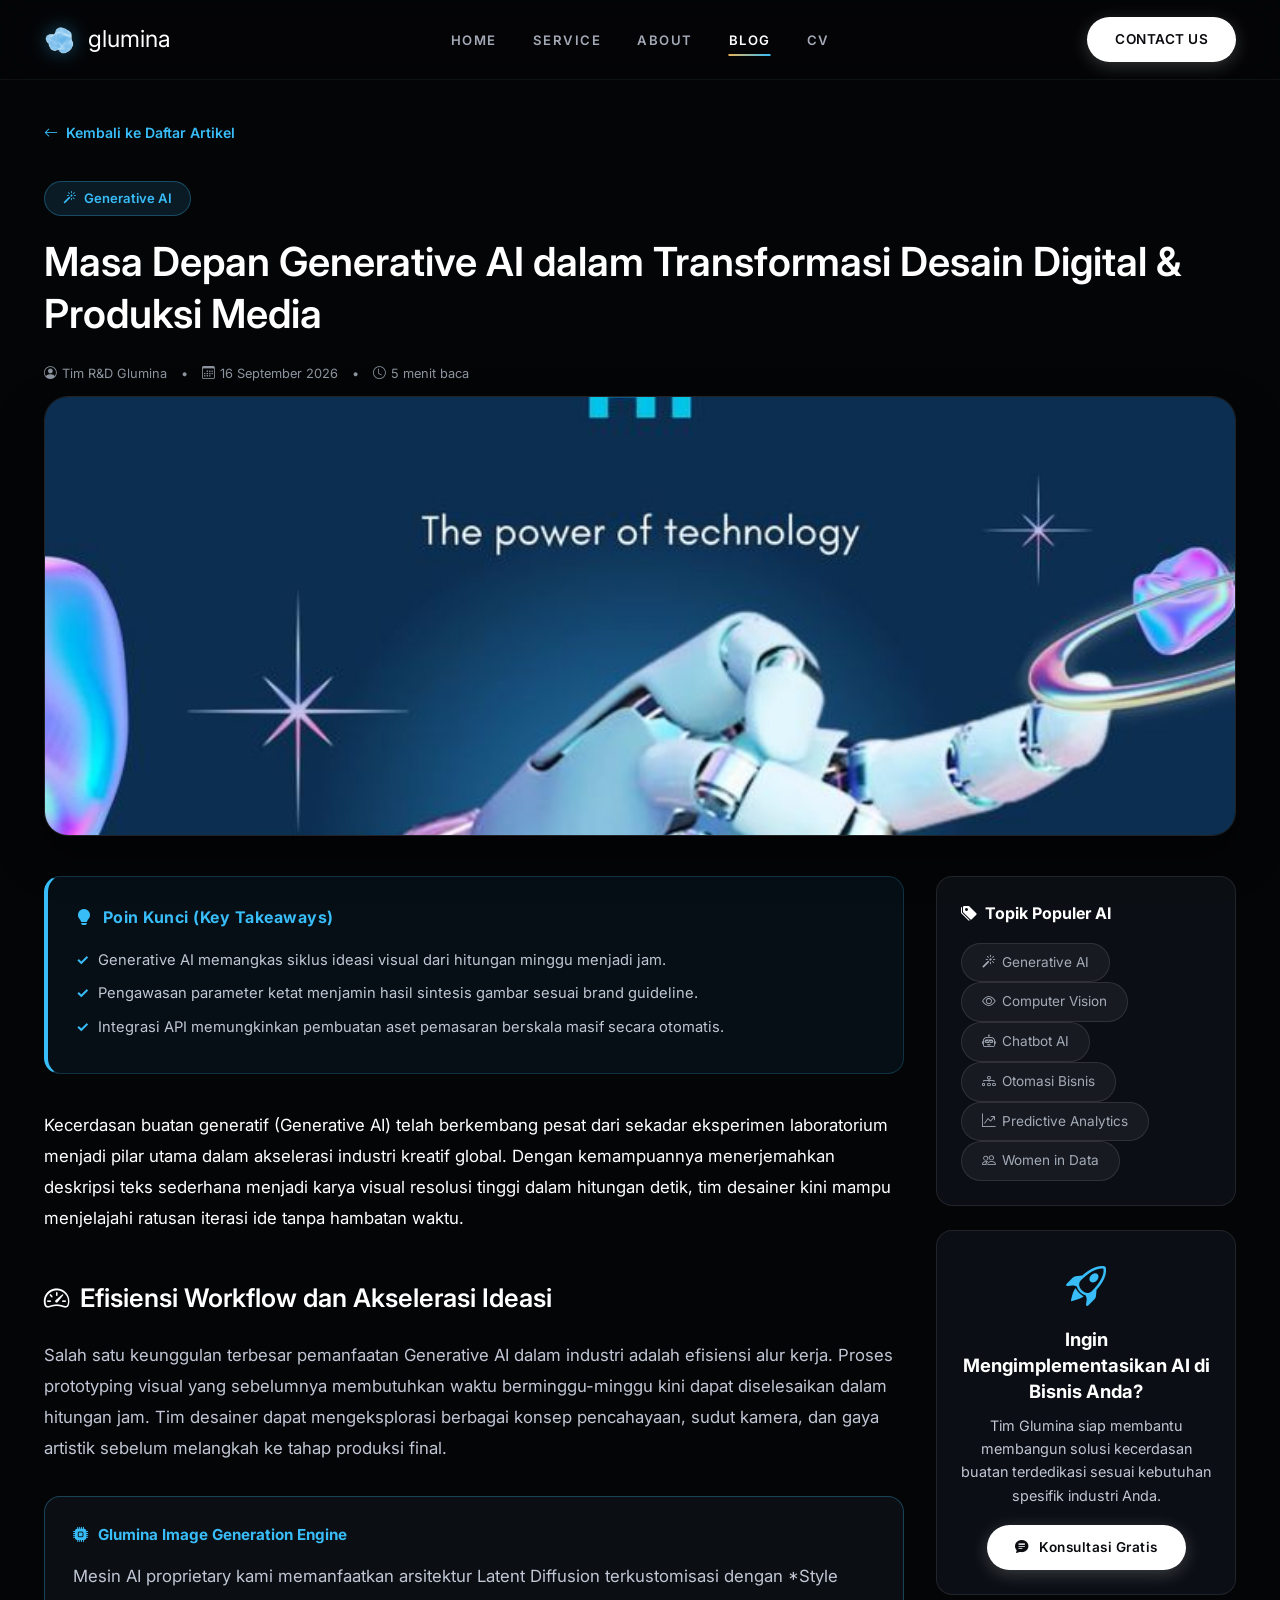
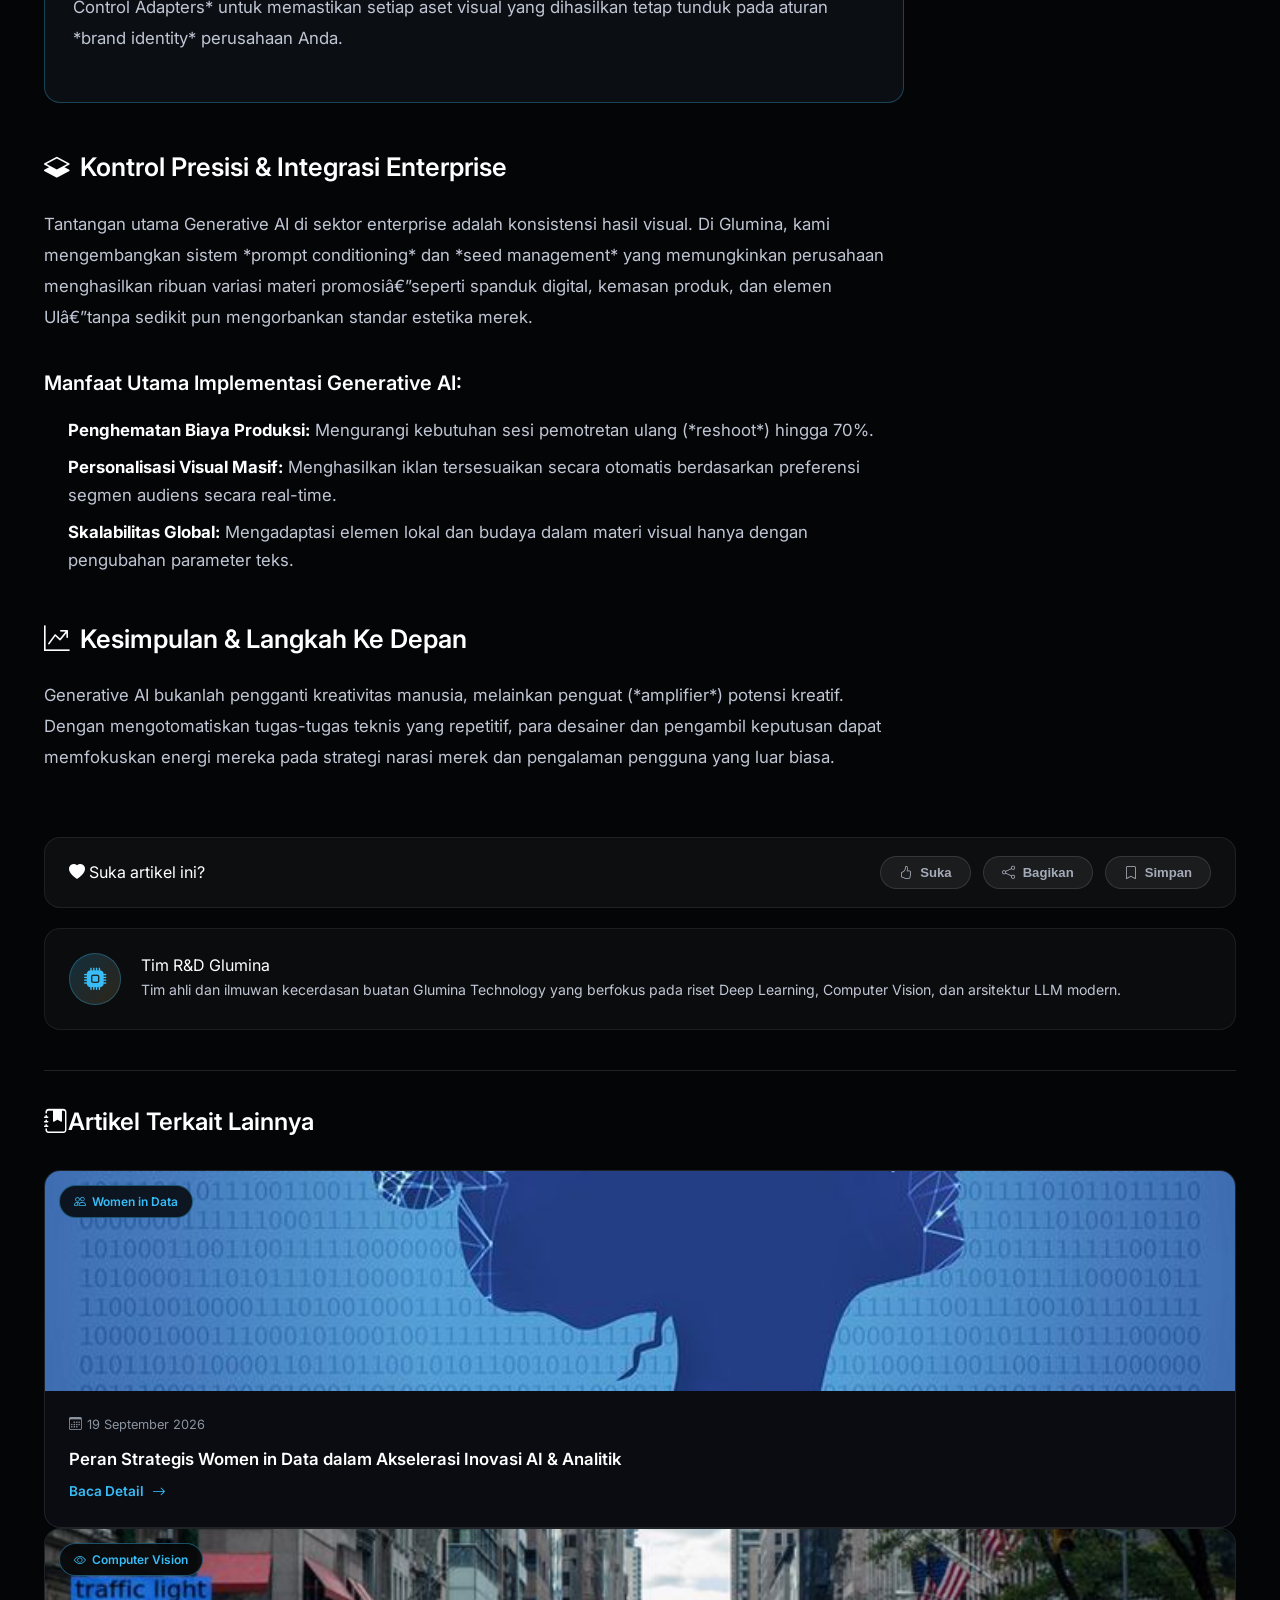
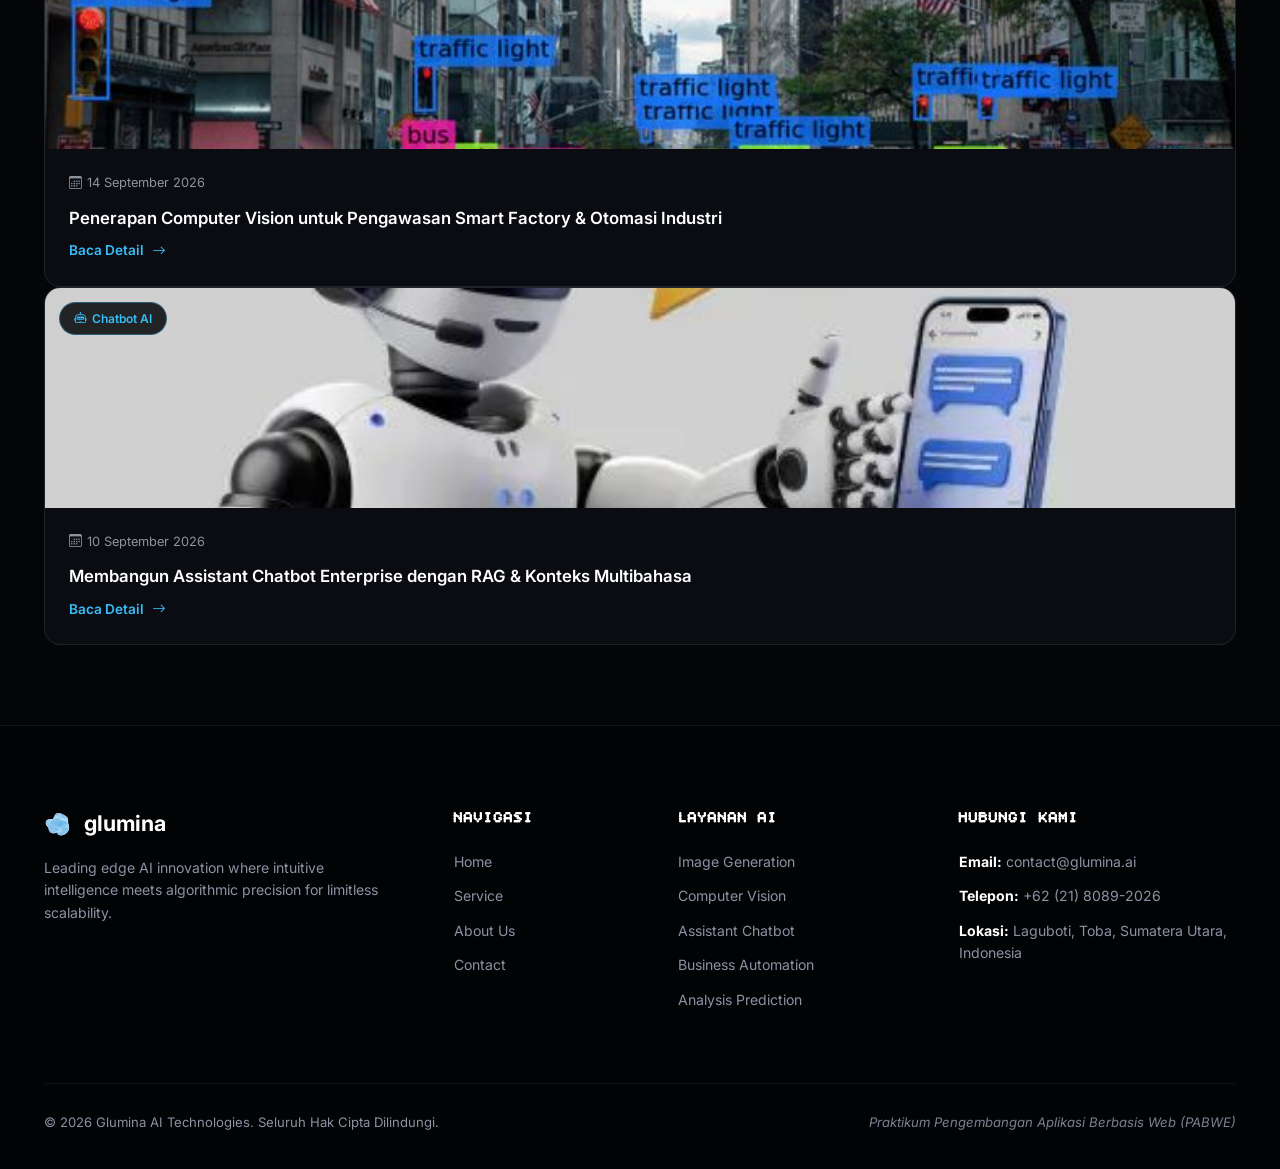
==== commit 99be50a1: "update: title" ====
--- a/blog-detail.html
+++ b/blog-detail.html
@@ -5,7 +5,7 @@
     <meta charset="UTF-8">
     <meta name="viewport" content="width=device-width, initial-scale=1.0">
     <meta name="description" content="Detail Artikel Glumina Blog â€” Wawasan Mendalam Seputar Artificial Intelligence &amp; Teknologi Terdepan.">
-    <title id="pageTitle">Glumina Blog Article â€” Detail Artikel AI</title>
+    <title id="pageTitle">Glumina-Blog Article Detail</title>
     <link rel="preconnect" href="https://fonts.googleapis.com">
     <link rel="preconnect" href="https://fonts.gstatic.com" crossorigin>
     <link href="https://fonts.googleapis.com/css2?family=Bitcount+Single:wght@100..900&family=Inter:ital,opsz,wght@0,14..32,100..900;1,14..32,100..900&display=swap" rel="stylesheet">
@@ -646,5 +646,4 @@
     </script>
 </body>
 
-</html>
-
+</html>
--- a/assets/css/style.css
+++ b/assets/css/style.css
@@ -1,4 +1,4 @@
-﻿/* =============================================================================
+/* =============================================================================
    style.css — Design system global untuk seluruh halaman Glumina
    Semua token warna & tipografi didefinisikan di :root agar mudah diubah.
    ============================================================================= */
@@ -335,7 +335,6 @@
     position: relative;
     min-height: 100vh;
     padding: calc(var(--header-height) + 40px) 0 60px 0;
-    margin-top: 100px;
     display: flex;
     flex-direction: column;
     align-items: center;
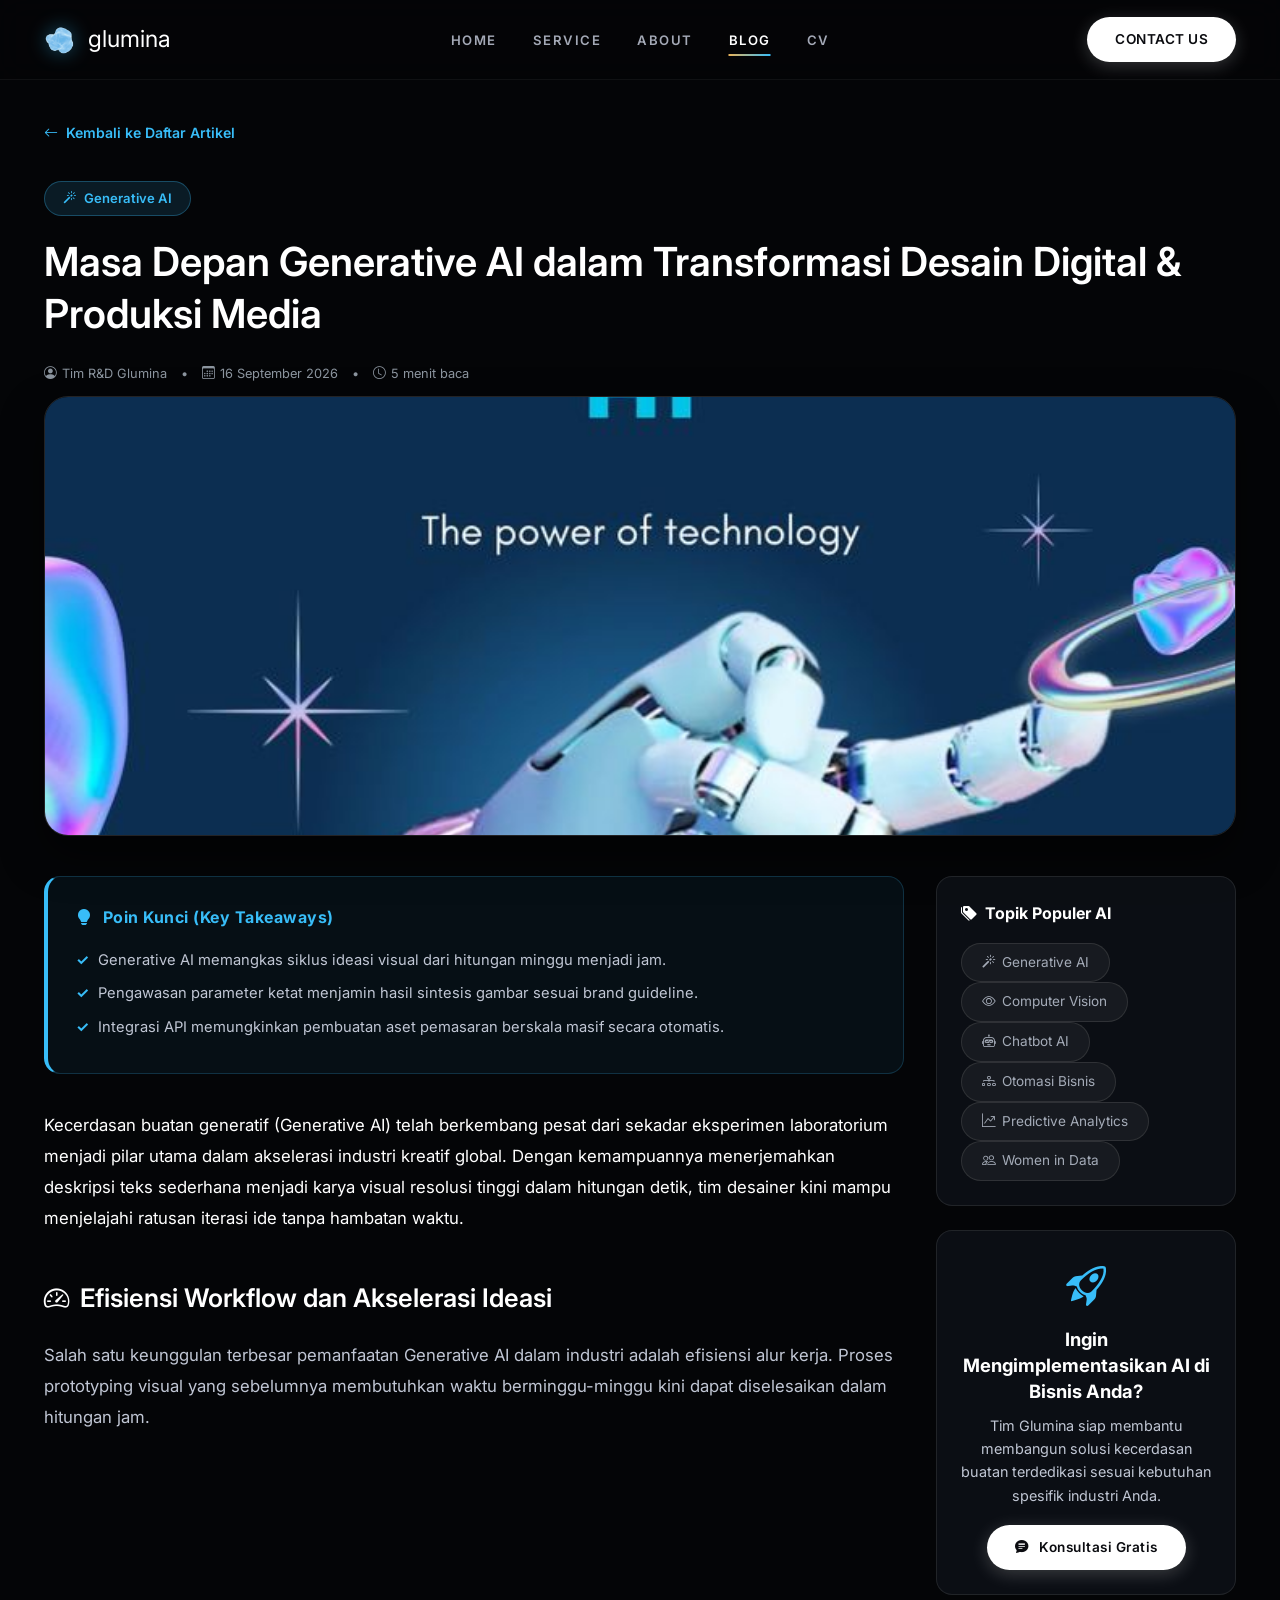
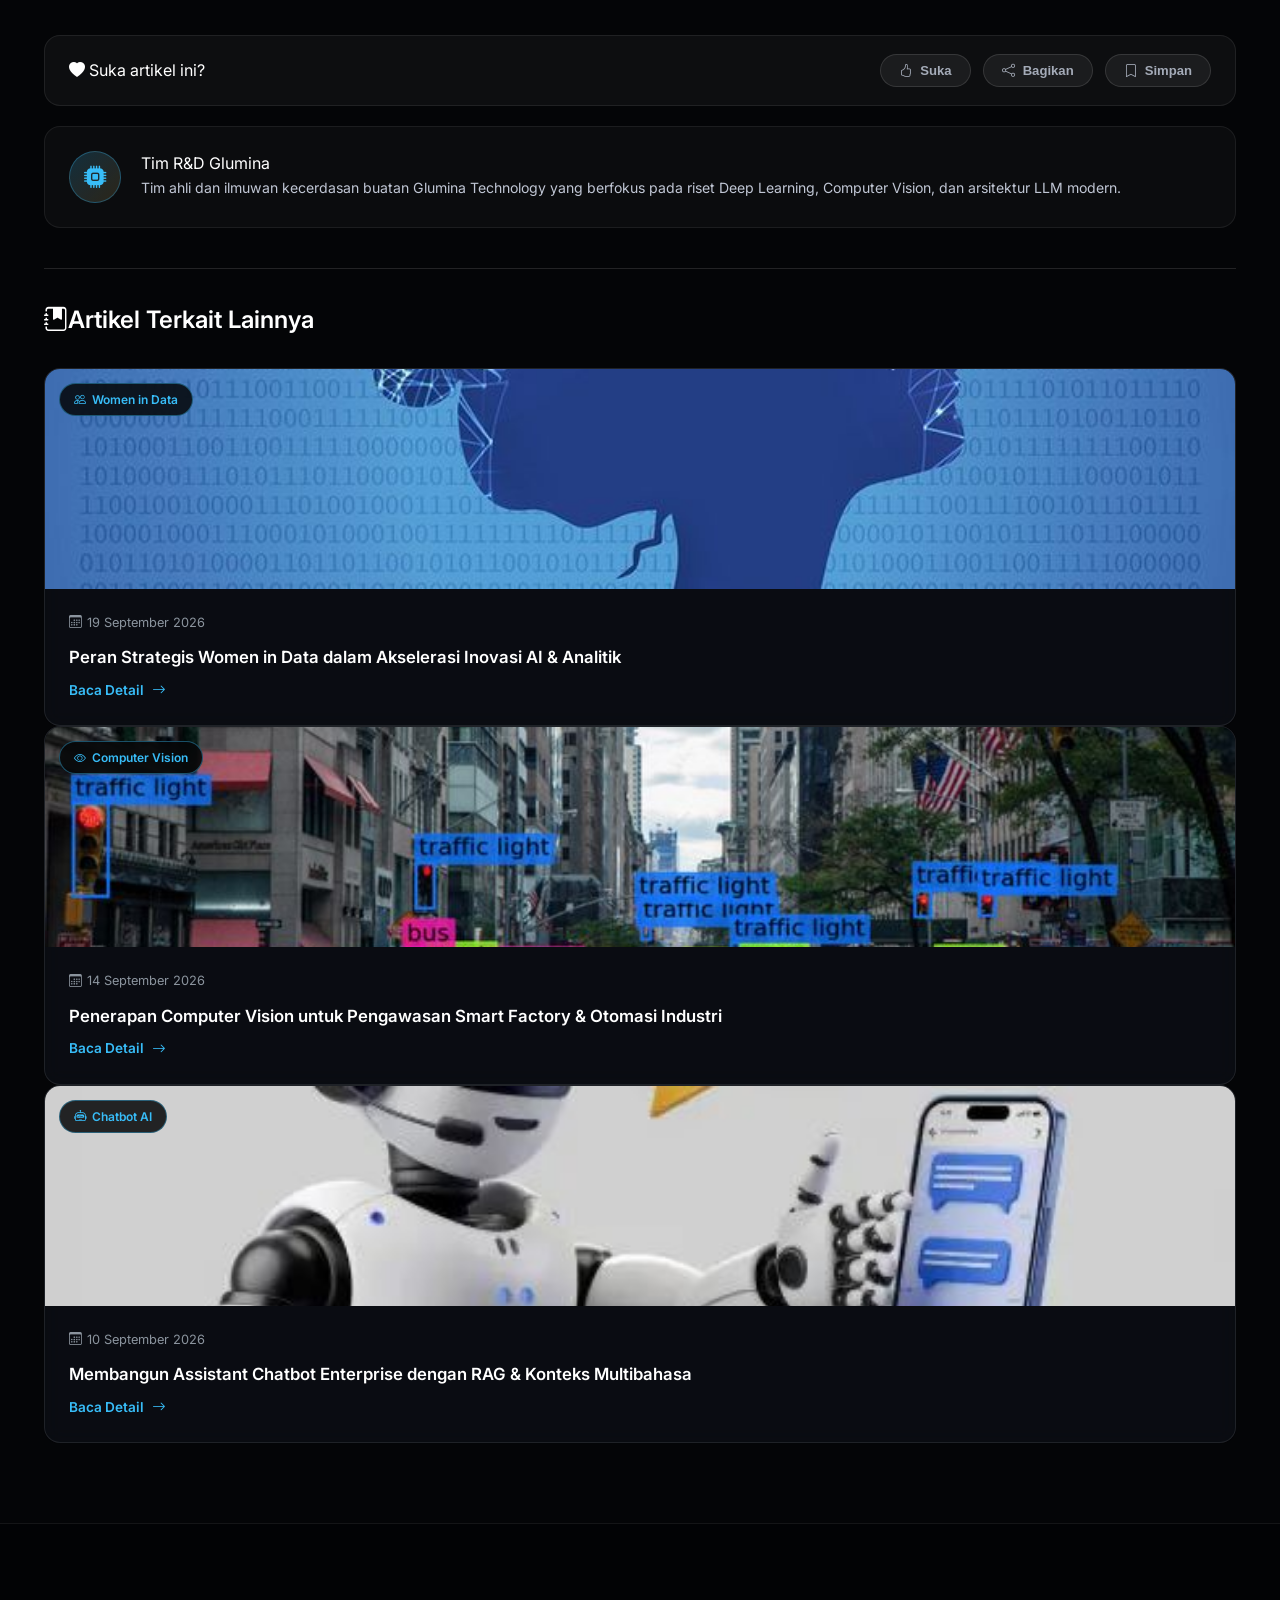
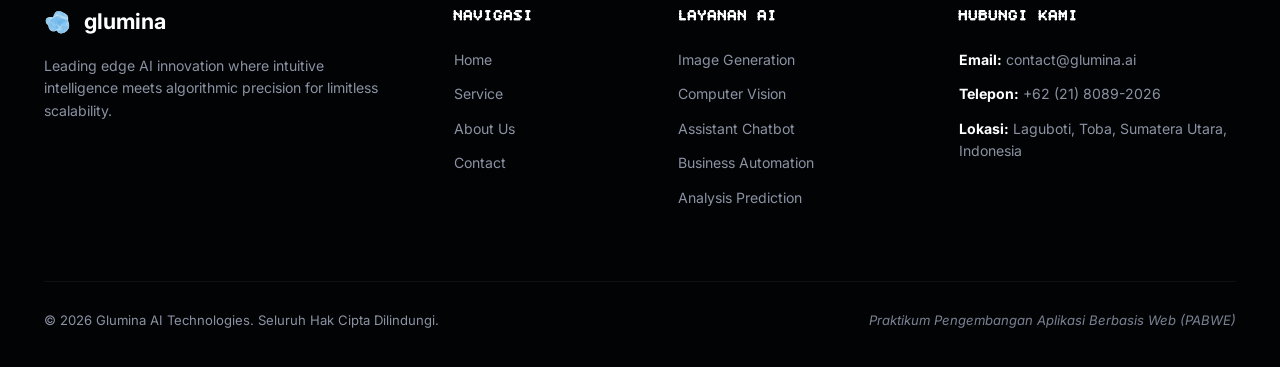
==== commit 5fb619cf: "update blog detail.html" ====
--- a/blog-detail.html
+++ b/blog-detail.html
@@ -4,7 +4,7 @@
 <head>
     <meta charset="UTF-8">
     <meta name="viewport" content="width=device-width, initial-scale=1.0">
-    <meta name="description" content="Detail Artikel Glumina Blog â€” Wawasan Mendalam Seputar Artificial Intelligence &amp; Teknologi Terdepan.">
+    <meta name="description" content="Detail Artikel Glumina Blog — Wawasan Mendalam Seputar Artificial Intelligence & Teknologi Terdepan.">
     <title id="pageTitle">Glumina-Blog Article Detail</title>
     <link rel="preconnect" href="https://fonts.googleapis.com">
     <link rel="preconnect" href="https://fonts.gstatic.com" crossorigin>
@@ -23,19 +23,18 @@
                 <img src="assets/img/luminalogo.gif" alt="Glumina Cloud Logo" class="brand-icon">
                 <span class="brand-name">glumina</span>
             </a>
-            <button class="nav-toggle" id="navToggle" aria-label="Buka Menu Navigasi" aria-expanded="false">
-                <span class="hamburger-line"></span>
-                <span class="hamburger-line"></span>
-                <span class="hamburger-line"></span>
-            </button>
+            <input type="checkbox" id="nav-toggle-checkbox">
+            <label for="nav-toggle-checkbox" class="nav-toggle" id="navToggle" aria-label="Buka Menu Navigasi">
+                <span class="hamburger-line"></span><span class="hamburger-line"></span><span class="hamburger-line"></span>
+            </label>
             <nav class="main-nav" id="mainNav">
                 <ul class="nav-list">
-                    <li class="nav-item"><a href="index.html" class="nav-link">HOME</a></li>
-                    <li class="nav-item"><a href="index.html#layanan" class="nav-link">SERVICE</a></li>
-                    <li class="nav-item"><a href="index.html#tentang" class="nav-link">ABOUT</a></li>
-                    <li class="nav-item"><a href="blog.html" class="nav-link active">BLOG</a></li>
-                    <li class="nav-item"><a href="cv.html" class="nav-link">CV</a></li>
-                    <li class="nav-item mobile-nav-cta"><a href="index.html#cta" class="btn btn-pill btn-primary">CONTACT US</a></li>
+                    <li><a href="index.html" class="nav-link">HOME</a></li>
+                    <li><a href="index.html#layanan" class="nav-link">SERVICE</a></li>
+                    <li><a href="index.html#tentang" class="nav-link">ABOUT</a></li>
+                    <li><a href="blog.html" class="nav-link active">BLOG</a></li>
+                    <li><a href="cv.html" class="nav-link">CV</a></li>
+                    <li class="mobile-nav-cta"><a href="index.html#cta" class="btn btn-pill btn-primary">CONTACT US</a></li>
                 </ul>
             </nav>
             <div class="header-action">
@@ -55,25 +54,23 @@
                     <div id="articleBadge" class="article-header-badge">
                         <i id="categoryIcon" class="bi bi-cpu"></i> <span id="categoryName">Generative AI</span>
                     </div>
-                    <h1 id="articleTitle" class="article-hero-title">
-                        Masa Depan Generative AI dalam Transformasi Desain Digital & Produksi Media
-                    </h1>
+                    <h1 id="articleTitle" class="article-hero-title"></h1>
                     <div class="bs-card-meta justify-content-center text-center">
                         <span class="bs-card-meta-item">
-                            <i class="bi bi-person-circle"></i> <span id="articleAuthor">Tim R&D Glumina</span>
+                            <i class="bi bi-person-circle"></i> <span id="articleAuthor"></span>
                         </span>
                         <span>&bull;</span>
                         <span class="bs-card-meta-item">
-                            <i class="bi bi-calendar3"></i> <span id="articleDate">16 Sept 2026</span>
+                            <i class="bi bi-calendar3"></i> <span id="articleDate"></span>
                         </span>
                         <span>&bull;</span>
                         <span class="bs-card-meta-item">
-                            <i class="bi bi-clock"></i> <span id="articleReadTime">5 menit baca</span>
+                            <i class="bi bi-clock"></i> <span id="articleReadTime"></span>
                         </span>
                     </div>
                 </div>
 
-                <img id="articleCover" src="assets/img/imagegenerate.png" alt="Article Cover" class="article-cover-img">
+                <img id="articleCover" src="" alt="Article Cover" class="article-cover-img">
 
                 <div class="article-layout">
                     <article class="article-main">
@@ -81,11 +78,7 @@
                             <h2 class="key-takeaways-title">
                                 <i class="bi bi-lightbulb-fill"></i> Poin Kunci (Key Takeaways)
                             </h2>
-                            <ul id="keyTakeawaysList" class="mb-0">
-                                <li>Generative AI memangkas siklus ideasi visual dari hitungan minggu menjadi jam.</li>
-                                <li>Pengawasan parameter ketat menjamin hasil sintesis gambar sesuai brand guideline.</li>
-                                <li>Integrasi API memungkinkan pembuatan aset pemasaran berskala masif secara otomatis.</li>
-                            </ul>
+                            <ul id="keyTakeawaysList" class="mb-0"></ul>
                         </div>
 
                         <div id="articleBody" class="article-body-text"></div>
@@ -98,24 +91,12 @@
                                     <i class="bi bi-tags-fill text-gold"></i> Topik Populer AI
                                 </h2>
                                 <div class="d-flex flex-wrap gap-2">
-                                    <a href="blog.html" class="category-pill">
-                                        <i class="bi bi-magic"></i> Generative AI
-                                    </a>
-                                    <a href="blog.html" class="category-pill">
-                                        <i class="bi bi-eye"></i> Computer Vision
-                                    </a>
-                                    <a href="blog.html" class="category-pill">
-                                        <i class="bi bi-robot"></i> Chatbot AI
-                                    </a>
-                                    <a href="blog.html" class="category-pill">
-                                        <i class="bi bi-diagram-3"></i> Otomasi Bisnis
-                                    </a>
-                                    <a href="blog.html" class="category-pill">
-                                        <i class="bi bi-graph-up-arrow"></i> Predictive Analytics
-                                    </a>
-                                    <a href="blog.html" class="category-pill">
-                                        <i class="bi bi-people"></i> Women in Data
-                                    </a>
+                                    <a href="blog.html" class="category-pill"><i class="bi bi-magic"></i> Generative AI</a>
+                                    <a href="blog.html" class="category-pill"><i class="bi bi-eye"></i> Computer Vision</a>
+                                    <a href="blog.html" class="category-pill"><i class="bi bi-robot"></i> Chatbot AI</a>
+                                    <a href="blog.html" class="category-pill"><i class="bi bi-diagram-3"></i> Otomasi Bisnis</a>
+                                    <a href="blog.html" class="category-pill"><i class="bi bi-graph-up-arrow"></i> Predictive Analytics</a>
+                                    <a href="blog.html" class="category-pill"><i class="bi bi-people"></i> Women in Data</a>
                                 </div>
                             </div>
 
@@ -153,7 +134,7 @@
                         <i class="bi bi-cpu-fill"></i>
                     </div>
                     <div>
-                        <p id="authorCardName" class="text-white mb-1 fw-bold">Tim R&D Glumina</p>
+                        <p id="authorCardName" class="text-white mb-1 fw-bold"></p>
                         <p class="article-author-bio mb-0">Tim ahli dan ilmuwan kecerdasan buatan Glumina Technology yang berfokus pada riset Deep Learning, Computer Vision, dan arsitektur LLM modern.</p>
                     </div>
                 </div>
@@ -214,13 +195,13 @@
     <script>
         const navToggle = document.getElementById('navToggle');
         const mainNav = document.getElementById('mainNav');
-        if (navToggle && mainNav) {
+        const navCheckbox = document.getElementById('nav-toggle-checkbox');
+        if (navToggle && mainNav && navCheckbox) {
             navToggle.addEventListener('click', () => {
-                mainNav.classList.toggle('active');
+                navCheckbox.checked = !navCheckbox.checked;
             });
         }
 
-        // Comprehensive Database of AI Articles
         const articlesDB = {
             "generative-ai": {
                 id: "generative-ai",
@@ -240,36 +221,9 @@
                     <p class="lead text-white fw-normal">
                         Kecerdasan buatan generatif (Generative AI) telah berkembang pesat dari sekadar eksperimen laboratorium menjadi pilar utama dalam akselerasi industri kreatif global. Dengan kemampuannya menerjemahkan deskripsi teks sederhana menjadi karya visual resolusi tinggi dalam hitungan detik, tim desainer kini mampu menjelajahi ratusan iterasi ide tanpa hambatan waktu.
                     </p>
-
                     <h2><i class="bi bi-speedometer2 text-cyan"></i> Efisiensi Workflow dan Akselerasi Ideasi</h2>
                     <p>
-                        Salah satu keunggulan terbesar pemanfaatan Generative AI dalam industri adalah efisiensi alur kerja. Proses prototyping visual yang sebelumnya membutuhkan waktu berminggu-minggu kini dapat diselesaikan dalam hitungan jam. Tim desainer dapat mengeksplorasi berbagai konsep pencahayaan, sudut kamera, dan gaya artistik sebelum melangkah ke tahap produksi final.
-                    </p>
-
-                    <div class="ai-callout-box">
-                        <div class="ai-callout-title">
-                            <i class="bi bi-cpu-fill"></i> Glumina Image Generation Engine
-                        </div>
-                        <p class="mb-0 text-white-50 small">
-                            Mesin AI proprietary kami memanfaatkan arsitektur Latent Diffusion terkustomisasi dengan *Style Control Adapters* untuk memastikan setiap aset visual yang dihasilkan tetap tunduk pada aturan *brand identity* perusahaan Anda.
-                        </p>
-                    </div>
-
-                    <h2><i class="bi bi-layers-half text-cyan"></i> Kontrol Presisi & Integrasi Enterprise</h2>
-                    <p>
-                        Tantangan utama Generative AI di sektor enterprise adalah konsistensi hasil visual. Di Glumina, kami mengembangkan sistem *prompt conditioning* dan *seed management* yang memungkinkan perusahaan menghasilkan ribuan variasi materi promosiâ€”seperti spanduk digital, kemasan produk, dan elemen UIâ€”tanpa sedikit pun mengorbankan standar estetika merek.
-                    </p>
-
-                    <h3>Manfaat Utama Implementasi Generative AI:</h3>
-                    <ul>
-                        <li><strong>Penghematan Biaya Produksi:</strong> Mengurangi kebutuhan sesi pemotretan ulang (*reshoot*) hingga 70%.</li>
-                        <li><strong>Personalisasi Visual Masif:</strong> Menghasilkan iklan tersesuaikan secara otomatis berdasarkan preferensi segmen audiens secara real-time.</li>
-                        <li><strong>Skalabilitas Global:</strong> Mengadaptasi elemen lokal dan budaya dalam materi visual hanya dengan pengubahan parameter teks.</li>
-                    </ul>
-
-                    <h2><i class="bi bi-graph-up-arrow text-cyan"></i> Kesimpulan & Langkah Ke Depan</h2>
-                    <p>
-                        Generative AI bukanlah pengganti kreativitas manusia, melainkan penguat (*amplifier*) potensi kreatif. Dengan mengotomatiskan tugas-tugas teknis yang repetitif, para desainer dan pengambil keputusan dapat memfokuskan energi mereka pada strategi narasi merek dan pengalaman pengguna yang luar biasa.
+                        Salah satu keunggulan terbesar pemanfaatan Generative AI dalam industri adalah efisiensi alur kerja. Proses prototyping visual yang sebelumnya membutuhkan waktu berminggu-minggu kini dapat diselesaikan dalam hitungan jam.
                     </p>
                 `
             },
@@ -280,7 +234,7 @@
                 title: "Peran Strategis Women in Data dalam Akselerasi Inovasi AI & Analitik",
                 author: "Gladys Yulia Stephanie Manurung",
                 date: "19 September 2026",
-                readTime: "6 menit",
+                readTime: "6 menit baca",
                 cover: "assets/img/Women in data.jpg",
                 takeaways: [
                     "Keberagaman gender meningkatkan objektivitas model AI.",
@@ -288,298 +242,59 @@
                     "Mentorship dan komunitas memperkuat karier perempuan di STEM."
                 ],
                 content: `
-            <h2>Mengapa Keberagaman Gender Penting dalam Sains Data?</h2>
-            <p>Algoritma kecerdasan buatan dan model prediktif dibentuk berdasarkan data historis. Jika data tersebut dikumpulkan dan dianalisis tanpa perspektif yang beragam, sistem AI yang dihasilkan rentan terhadap bias.</p>
-            <p>Kehadiran perempuan dalam tim pengembang data membawa sudut pandang unik yang membantu mengidentifikasi titik-titik buta (blind spots) dalam pengambilan keputusan. Keberagaman gender terbukti meningkatkan objektivitas dalam perancangan model machine learning, terutama pada sektor-sektor sensitif seperti layanan kesehatan, finansial, dan kebijakan publik.</p>
-            <h2>Kontribusi Nyata Women in Data di Era Modern</h2>
-            <p>Saat ini, banyak perempuan memegang peran krusial sebagai Data Scientist, AI Engineer, hingga Chief Data Officer di berbagai perusahaan multinasional maupun startup teknologi. Beberapa kontribusi utamanya meliputi:</p>
-            <ul>
-                <li><strong>Pengembangan Etika AI:</strong> Memastikan bahwa sistem otomatisasi dan algoritma yang dibangun mematuhi standar etika serta melindungi privasi data pengguna secara adil.</li>
-                <li><strong>Inovasi Berkelanjutan:</strong> Memimpin riset pemanfaatan data untuk memecahkan masalah sosial, seperti mitigasi perubahan iklim dan efisiensi rantai pasok global.</li>
-                <li><strong>Mentorship & Komunitas:</strong> Membangun ekosistem kolaboratif melalui berbagai komunitas global yang mendukung lebih banyak perempuan muda untuk berkarier di bidang STEM (Science, Technology, Engineering, and Mathematics).</li>
-            </ul>
-            <h2>Tantangan dan Langkah ke Depan</h2>
-            <p>Meskipun kemajuan telah dicapai, tantangan seperti bias struktural dan kesenjangan representasi masih perlu diatasi. Institusi pendidikan dan perusahaan teknologi harus terus berkomitmen untuk menciptakan lingkungan kerja yang setara, transparan, dan mendukung pengembangan karier perempuan di sektor teknologi.</p>
-            <h2>Kesimpulan</h2>
-            <p>Masa depan kecerdasan buatan tidak boleh hanya ditentukan oleh satu sudut pandang saja. Dengan merangkul potensi penuh dari Women in Data, kita tidak hanya menciptakan ekosistem industri yang lebih adil, tetapi juga membuka peluang inovasi tanpa batas demi kemajuan peradaban manusia bersama.</p>
-        `
+                    <h2>Mengapa Keberagaman Gender Penting dalam Sains Data?</h2>
+                    <p>Algoritma kecerdasan buatan dan model prediktif dibentuk berdasarkan data historis. Jika data tersebut dikumpulkan dan dianalisis tanpa perspektif yang beragam, sistem AI yang dihasilkan rentan terhadap bias.</p>
+                `
             },
-
             "computer-vision": {
                 id: "computer-vision",
                 category: "Computer Vision",
                 categoryIcon: "bi-eye",
                 title: "Penerapan Computer Vision untuk Pengawasan Smart Factory & Otomasi Industri",
-                author: "Dr. Aris Setiawan (Lead Computer Vision Engineer)",
+                author: "Dr. Aris Setiawan",
                 date: "14 September 2026",
                 readTime: "7 menit baca",
                 cover: "assets/img/Computer Vision.jpg",
                 takeaways: [
                     "Deteksi cacat visual presisi mikron meningkatkan standar kontrol kualitas manufaktur.",
-                    "Pemrosesan Edge AI memastikan analisis video real-time dengan latensi terendah (<15ms).",
-                    "Sistem otomatisasi K3 (Safety) mencegah kecelakaan kerja dengan pengawasan AI 24/7."
+                    "Pemrosesan Edge AI memastikan analisis video real-time dengan latensi terendah.",
+                    "Sistem otomatisasi K3 mencegah kecelakaan kerja dengan pengawasan AI 24/7."
                 ],
                 content: `
-                    <p class="lead text-white fw-normal">
-                        Dalam era Industri 4.0, integrasi sistem Computer Vision pada lini produksi pabrik pintar (Smart Factory) telah mengubah cara perusahaan manufaktur menjaga kualitas produk dan keamanan operasional secara terukur dan otomatis.
-                    </p>
-
-                    <h2><i class="bi bi-search text-cyan"></i> Deteksi Cacat Visual Otomatis (Automated Defect Detection)</h2>
-                    <p>
-                        Inspeksi manual oleh manusia sering kali rentan terhadap kelelahan dan inkonsistensi. Menggunakan arsitektur jaringan saraf konvolusional (CNN) mutakhir seperti YOLO dan Vision Transformers, kamera industri yang ditenagai Glumina Computer Vision mampu mendeteksi retakan micro, goresan cat, dan kesalahan perakitan komponen dalam kecepatan 120 frame per detik.
-                    </p>
-
-                    <div class="ai-callout-box">
-                        <div class="ai-callout-title">
-                            <i class="bi bi-shield-check"></i> Pengawasan Keselamatan Kerja (K3 / HSE)
-                        </div>
-                        <p class="mb-0 text-white-50 small">
-                            Sistem AI kami secara otomatis mengidentifikasi pekerja yang tidak menggunakan Alat Pelindung Diri (APD) seperti helm atau rompi keselamatan di area berbahaya, lalu mengirimkan notifikasi peringatan instan ke pusat kendali.
-                        </p>
-                    </div>
-
-                    <h2><i class="bi bi-cpu text-cyan"></i> Pemrosesan Edge AI Tanpa Latensi</h2>
-                    <p>
-                        Untuk menjamin keputusan cepat di garis produksi, algoritma Computer Vision Glumina disebarkan langsung pada perangkat *Edge Hardware* terkustomisasi. Ini menghilangkan ketergantungan pada koneksi internet dan menjamin pemrosesan data sensitif tetap berada di dalam jaringan internal pabrik.
-                    </p>
-
-                    <h3>Fitur Unggulan Computer Vision Glumina:</h3>
-                    <ul>
-                        <li><strong>High-Speed Optical Character Recognition (OCR):</strong> Membaca nomor seri dan kode matriks pada produk bergerak cepat.</li>
-                        <li><strong>Multi-Camera Synchronization:</strong> Melacak pergerakan aset dan armada otomatis (AGV) di seluruh area gudang secara terintegrasi.</li>
-                        <li><strong>Dashboard Analitik Predictive Quality:</strong> Menyediakan statistik tren cacat produk secara komprehensif.</li>
-                    </ul>
-
-                    <h2><i class="bi bi-check-circle-fill text-cyan"></i> Kesimpulan</h2>
-                    <p>
-                        Penerapan Computer Vision dalam smart factory tidak hanya meningkatkan efisiensi operasional, tetapi juga menciptakan lingkungan kerja yang jauh lebih aman serta memperkuat daya saing produk di pasar global.
-                    </p>
+                    <p class="lead text-white fw-normal">Dalam era Industri 4.0, integrasi sistem Computer Vision pada lini produksi pabrik pintar telah mengubah cara perusahaan manufaktur menjaga kualitas produk.</p>
                 `
             },
-
             "chatbot-ai": {
                 id: "chatbot-ai",
                 category: "Chatbot AI",
                 categoryIcon: "bi-robot",
                 title: "Membangun Assistant Chatbot Enterprise dengan RAG & Konteks Multibahasa",
-                author: "Maya Putri (Head of AI Solutions)",
+                author: "Maya Putri",
                 date: "10 September 2026",
                 readTime: "6 menit baca",
                 cover: "assets/img/rag assist.jpg",
                 takeaways: [
                     "Retrieval-Augmented Generation (RAG) menghilangkan halusinasi teks pada AI enterprise.",
                     "Dukungan multibahasa alami meningkatkan kepuasan pelanggan secara global.",
-                    "Integrasi seamlessly dengan CRM dan sistem ticketing internal perusahaan."
+                    "Integrasi seamlessly dengan CRM dan sistem ticketing internal."
                 ],
                 content: `
-                    <p class="lead text-white fw-normal">
-                        Layanan pelanggan masa kini membutuhkan kecepatan respons tanpa mengorbankan ketepatan informasi. Dengan memadukan Large Language Models (LLM) dan arsitektur Retrieval-Augmented Generation (RAG), chatbot AI modern mampu menjawab pertanyaan kompleks pelanggan berdasarkan basis pengetahuan resmi perusahaan secara presisi.
-                    </p>
-
-                    <h2><i class="bi bi-database-check text-cyan"></i> Solusi RAG: Menghindari Halusinasi Informasi</h2>
-                    <p>
-                        Model AI generatif standar terkadang memberikan jawaban yang tampak meyakinkan namun salah secara fakta (halusinasi). Dengan teknik RAG, chatbot Glumina terlebih dahulu melakukan pencarian fakta pada *Vector Database* perusahaan sebelum menyusun jawaban. Hasilnya adalah jawaban yang 100% akurat dan terverifikasi.
-                    </p>
-
-                    <div class="ai-callout-box">
-                        <div class="ai-callout-title">
-                            <i class="bi bi-translate"></i> Pengenalan Konteks Multibahasa & Empati
-                        </div>
-                        <p class="mb-0 text-white-50 small">
-                            Chatbot kami tidak hanya menerjemahkan kata demi kata, melainkan memahami nuansa bahasa lokal, nada emosi pelanggan, serta jargon spesifik industri seperti perbankan, e-commerce, dan logistik.
-                        </p>
-                    </div>
-
-                    <h2><i class="bi bi-diagram-2 text-cyan"></i> Integrasi Omni-Channel & Handoff ke Manusia</h2>
-                    <p>
-                        Chatbot Glumina dapat dengan mudah terhubung ke berbagai platform komunikasi populer seperti WhatsApp Business, Website Live Chat, Telegram, hingga Slack. Jika pelanggan membutuhkan penanganan khusus, AI secara mulus menyerahkan percakapan (*handoff*) beserta ringkasan riwayat ke agen manusia.
-                    </p>
-
-                    <h3>Keunggulan Asisten Chatbot Glumina:</h3>
-                    <ul>
-                        <li><strong>Dukungan Operasional 24/7/365:</strong> Menangani hingga 90% pertanyaan rutin secara mandiri tanpa penundaan.</li>
-                        <li><strong>Keamanan Data Terjamin:</strong> Memenuhi standar enkripsi data enterprise dan kepatuhan privasi (GDPR/UU PDP).</li>
-                        <li><strong>Waktu Pembelajaran Singkat:</strong> Cukup dengan mengunggah dokumen PDF, FAQ, atau API documentation untuk melatih bot.</li>
-                    </ul>
-
-                    <h2><i class="bi bi-trophy text-cyan"></i> Kesimpulan</h2>
-                    <p>
-                        Asisten Chatbot AI modern bertransformasi dari sekadar mesin penjawab otomatis menjadi mitra strategis dalam meningkatkan loyalitas dan kepuasan pelanggan enterprise.
-                    </p>
-                `
-            },
-
-            "autonomous-agents": {
-                id: "autonomous-agents",
-                category: "Otomasi Bisnis",
-                categoryIcon: "bi-diagram-3",
-                title: "Era Autonomous AI Agents: Mengotomatiskan Alur Kerja Bisnis Kompleks",
-                author: "Tim Architecture Glumina",
-                date: "06 September 2026",
-                readTime: "8 menit baca",
-                cover: "assets/img/business.png",
-                takeaways: [
-                    "Agen AI mandiri mampu merencanakan dan mengeksekusi urutan tugas multi-langkah.",
-                    "Sistem Multi-Agent Collaboration memungkinkan pemisahan peran secara spesifik.",
-                    "Integrasi API otomatis mengurangi kebutuhan input manual secara drastis."
-                ],
-                content: `
-                    <p class="lead text-white fw-normal">
-                        Perkembangan teknologi kecerdasan buatan telah memasuki babak baru dengan lahirnya Autonomous AI Agents. Berbeda dengan AI konvensional yang hanya merespons satu instruksi, AI Agents memiliki kemampuan beradaptasi, menyusun rencana kerja, mengeksekusi alat (*tool use*), dan menyelesaikan masalah bisnis yang rumit secara mandiri.
-                    </p>
-
-                    <h2><i class="bi bi-gear-wide-connected text-cyan"></i> Bagaimana AI Agent Bekerja?</h2>
-                    <p>
-                        Autonomous AI Agent memanfaatkan LLM sebagai 'otak utama' untuk memecahkan sasaran besar menjadi langkah-langkah kecil. Agent kemudian memanggil API eksternal, membaca dokumen, menjalankan kueri basis data, hingga mengirimkan laporan analisis secara otomatis.
-                    </p>
-
-                    <div class="ai-callout-box">
-                        <div class="ai-callout-title">
-                            <i class="bi bi-people-fill"></i> Arsitektur Multi-Agent Collaboration
-                        </div>
-                        <p class="mb-0 text-white-50 small">
-                            Di Glumina, kami menerapkan pola beberapa agen AI yang saling berhubunganâ€”misalnya **Agent Perencana**, **Agent Pengumpul Data**, dan **Agent Quality Assurance**â€”yang saling memeriksa hasil kerja satu sama lain sebelum memberikan output akhir.
-                        </p>
-                    </div>
-
-                    <h2><i class="bi bi-briefcase text-cyan"></i> Studi Kasus Otomasi Proses Bisnis</h2>
-                    <p>
-                        Dalam divisi riset pasar, AI Agent Glumina dapat menerima instruksi: *"Buat analisis kompetitor untuk produk X"*. Agent secara otomatis menjelajahi web, merangkum harga kompetitor, mengekstrak tanggapan pelanggan, menyusun laporan PDF, dan mengirimkan email ringkasan ke jajaran manajerial.
-                    </p>
-
-                    <h3>Manfaat Utama Agen AI Mandiri:</h3>
-                    <ul>
-                        <li><strong>Eksekusi Tugas End-to-End:</strong> Tidak memerlukan pengawasan manusia di setiap langkah kecil.</li>
-                        <li><strong>Self-Correction & Error Handling:</strong> Agen mampu mendeteksi kegagalan API dan mencoba alternatif solusi secara otomatis.</li>
-                        <li><strong>Skalabilitas Alur Kerja:</strong> Menangani ribuan dokumen atau transaksi secara paralel.</li>
-                    </ul>
-
-                    <h2><i class="bi bi-rocket text-cyan"></i> Masa Depan Agen Cerdas</h2>
-                    <p>
-                        Autonomous AI Agents akan menjadi tulang punggung efisiensi bisnis masa depan, memungkinkan organisasi memfokuskan SDM pada keputusan strategis berbobot tinggi.
-                    </p>
-                `
-            },
-
-            "predictive-analytics": {
-                id: "predictive-analytics",
-                category: "AI Trends",
-                categoryIcon: "bi-graph-up-arrow",
-                title: "Predictive Analytics Berbasis Machine Learning untuk Optimalisasi Supply Chain",
-                author: "Rian Kurniawan (Data Science Specialist)",
-                date: "02 September 2026",
-                readTime: "5 menit baca",
-                cover: "assets/img/analysis.png",
-                takeaways: [
-                    "Model time-series ML memprediksi fluktuasi permintaan barang dengan akurasi tinggi.",
-                    "Pencegahan *overstock* dan *stockout* secara otomatis menghemat biaya pergudangan.",
-                    "Analisis preskriptif memberikan rekomendasi tindakan mitigasi risiko rantai pasok."
-                ],
-                content: `
-                    <p class="lead text-white fw-normal">
-                        Ketidakpastian pasokan dan fluktuasi pasar merupakan tantangan terbesar dalam manajemen logistik modern. Pemanfaatan Predictive Analytics berbasis Machine Learning memungkinkan perusahaan mengantisipasi perubahan sebelum masalah terjadi.
-                    </p>
-
-                    <h2><i class="bi bi-graph-up text-cyan"></i> Pemodelan Deret Waktu (Time-Series Forecasting)</h2>
-                    <p>
-                        Menggunakan algoritma perkiraan canggih seperti XGBoost, Prophet, dan LSTM, Glumina Predictive Engine menganalisis data historis penjualan, pola musiman, tren ekonomi, hingga kondisi cuaca untuk memprediksi volume permintaan produk secara presisi per wilayah.
-                    </p>
-
-                    <div class="ai-callout-box">
-                        <div class="ai-callout-title">
-                            <i class="bi bi-box-seam-fill"></i> Optimalisasi Inventaris Cerdas
-                        </div>
-                        <p class="mb-0 text-white-50 small">
-                            Dengan prediksi yang akurat, sistem memberikan rekomendasi otomatis kapan dan berapa banyak barang yang harus dipesan kembali, sehingga mengurangi penumpukan modal pada barang mati (*deadstock*).
-                        </p>
-                    </div>
-
-                    <h2><i class="bi bi-diagram-3-fill text-cyan"></i> Deteksi Anomali & Mitigasi Risiko</h2>
-                    <p>
-                        Machine Learning juga secara kontinu memantau jalur distribusi untuk mendeteksi potensi gangguanâ€”seperti keterlambatan pengiriman kapal atau lonjakan harga bahan bakuâ€”dan memberikan opsi rute alternatif terbaik secara preskriptif.
-                    </p>
-
-                    <h3>Hasil yang Dicapai dengan Predictive Analytics:</h3>
-                    <ul>
-                        <li><strong>Penurunan Biaya Gudang:</strong> Memangkas inventaris berlebih hingga 25%.</li>
-                        <li><strong>Peningkatan Ketersediaan Produk:</strong> Meminimalkan risiko kehabisan stok (*out-of-stock*) hingga 98%.</li>
-                        <li><strong>Pengambilan Keputusan Berbasis Data:</strong> Mengganti intuisi dengan analisis statistik yang terukur.</li>
-                    </ul>
-
-                    <h2><i class="bi bi-lightbulb-fill text-cyan"></i> Kesimpulan</h2>
-                    <p>
-                        Predictive Analytics mengubah manajemen rantai pasok dari pendekatan reaktif menjadi strategi proaktif berdaya saing tinggi.
-                    </p>
-                `
-            },
-
-            "ai-ethics": {
-                id: "ai-ethics",
-                category: "AI Governance",
-                categoryIcon: "bi-shield-lock",
-                title: "Etika AI & Tata Kelola Data: Membangun Sistem AI yang Bertanggung Jawab",
-                author: "Tim Governance & Compliance Glumina",
-                date: "28 Agustus 2026",
-                readTime: "6 menit baca",
-                cover: "assets/img/imagegenerate.png",
-                takeaways: [
-                    "Explainable AI (XAI) memastikan setiap keputusan algoritma dapat dijelaskan.",
-                    "Audit bias secara berkala mencegah diskriminasi dalam model kecerdasan buatan.",
-                    "Perlindungan data pribadi pengguna dijamin dengan enkripsi dan tata kelola ketat."
-                ],
-                content: `
-                    <p class="lead text-white fw-normal">
-                        Seiring kian masifnya adopsi kecerdasan buatan dalam ranah krusial seperti keuangan, kesehatan, dan hukum, penerapan Etika AI dan Tata Kelola Data (AI Governance) menjadi fondasi penting dalam membangun kepercayaan pengguna.
-                    </p>
-
-                    <h2><i class="bi bi-journal-check text-cyan"></i> Prinsip Explainable AI (XAI)</h2>
-                    <p>
-                        Salah satu masalah terbesar model *deep learning* adalah sifatnya yang seperti "kotak hitam" (black box). Melalui arsitektur Explainable AI (XAI), Glumina memastikan setiap keputusanâ€”seperti persetujuan kredit atau skor risikoâ€”memiliki penjelasan logika matematis yang transparan dan dapat diaudit.
-                    </p>
-
-                    <div class="ai-callout-box">
-                        <div class="ai-callout-title">
-                            <i class="bi bi-file-lock2"></i> Privasi Data & Kepatuhan Regulasi
-                        </div>
-                        <p class="mb-0 text-white-50 small">
-                            Kami menerapkan teknik *Differential Privacy* dan *Federated Learning* untuk melatih model AI tanpa perlu mengekspos data pribadi sensitif pengguna ke luar sistem yang aman.
-                        </p>
-                    </div>
-
-                    <h2><i class="bi bi-sliders text-cyan"></i> Mitigasi Bias Algoritma</h2>
-                    <p>
-                        Model kecerdasan buatan dilatih menggunakan data historis yang terkadang mengandung bias kemanusiaan. Kami secara rutin mengaudit dataset dan menerapkan teknik *de-biasing* agar prediksi yang dihasilkan adil bagi seluruh lapisan masyarakat.
-                    </p>
-
-                    <h3>Pilar Utama Tata Kelola AI Glumina:</h3>
-                    <ul>
-                        <li><strong>Transparansi & Akuntabilitas:</strong> Dokumentasi menyeluruh mengenai arsitektur dan batasan model AI.</li>
-                        <li><strong>Keamanan & Ketahanan (Robustness):</strong> Perlindungan terhadap serangan *adversarial prompt* dan kebocoran data.</li>
-                        <li><strong>Kepatuhan Hukum:</strong> Tunduk pada standar ISO 42001, GDPR, dan Regulasi UU Perlindungan Data Pribadi.</li>
-                    </ul>
-
-                    <h2><i class="bi bi-shield-heart text-cyan"></i> Kesimpulan</h2>
-                    <p>
-                        Penerapan AI yang etis bukan sekadar kewajiban hukum, melainkan investasi jangka panjang dalam menjaga reputasi dan kepercayaan publik terhadap teknologi Anda.
-                    </p>
+                    <p class="lead text-white fw-normal">Layanan pelanggan masa kini membutuhkan kecepatan respons tanpa mengorbankan ketepatan informasi melalui arsitektur RAG.</p>
                 `
             }
         };
 
-        // Render Article Function based on URL Parameter 'id'
         function loadArticle() {
             const urlParams = new URLSearchParams(window.location.search);
             let articleId = urlParams.get('id');
 
-            // Fallback to 'generative-ai' if parameter is missing or invalid
             if (!articleId || !articlesDB[articleId]) {
                 articleId = "generative-ai";
             }
 
             const data = articlesDB[articleId];
 
-            // Update Page Meta & Elements
-            document.title = data.title + " â€” Glumina Blog";
+            document.title = data.title + " — Glumina Blog";
             document.getElementById('articleTitle').innerText = data.title;
             document.getElementById('categoryName').innerText = data.category;
             document.getElementById('categoryIcon').className = "bi " + data.categoryIcon;
@@ -590,23 +305,17 @@
             document.getElementById('articleCover').src = data.cover;
             document.getElementById('articleCover').alt = data.title;
 
-            // Render Key Takeaways
             const takeawaysContainer = document.getElementById('keyTakeawaysList');
             takeawaysContainer.innerHTML = data.takeaways.map(t => `<li>${t}</li>`).join('');
 
-            // Render Article Content
             document.getElementById('articleBody').innerHTML = data.content;
 
-            // Render Related Articles (exclude current article)
             renderRelatedArticles(articleId);
         }
 
-        // Render Related Articles Grid
         function renderRelatedArticles(currentId) {
             const relatedRow = document.getElementById('relatedArticlesRow');
             const otherIds = Object.keys(articlesDB).filter(id => id !== currentId);
-
-            // Pick up to 3 articles
             const selected = otherIds.slice(0, 3);
 
             relatedRow.innerHTML = selected.map(id => {
@@ -627,9 +336,7 @@
                                     </span>
                                 </div>
                                 <h3 class="bs-card-title fs-6">
-                                    <a href="blog-detail.html?id=${item.id}">
-                                        ${item.title}
-                                    </a>
+                                    <a href="blog-detail.html?id=${item.id}">${item.title}</a>
                                 </h3>
                                 <a href="blog-detail.html?id=${item.id}" class="bs-btn-link mt-auto pt-2">
                                     Baca Detail <i class="bi bi-arrow-right"></i>
@@ -641,7 +348,6 @@
             }).join('');
         }
 
-        // Run on DOM Content Loaded
         document.addEventListener('DOMContentLoaded', loadArticle);
     </script>
 </body>
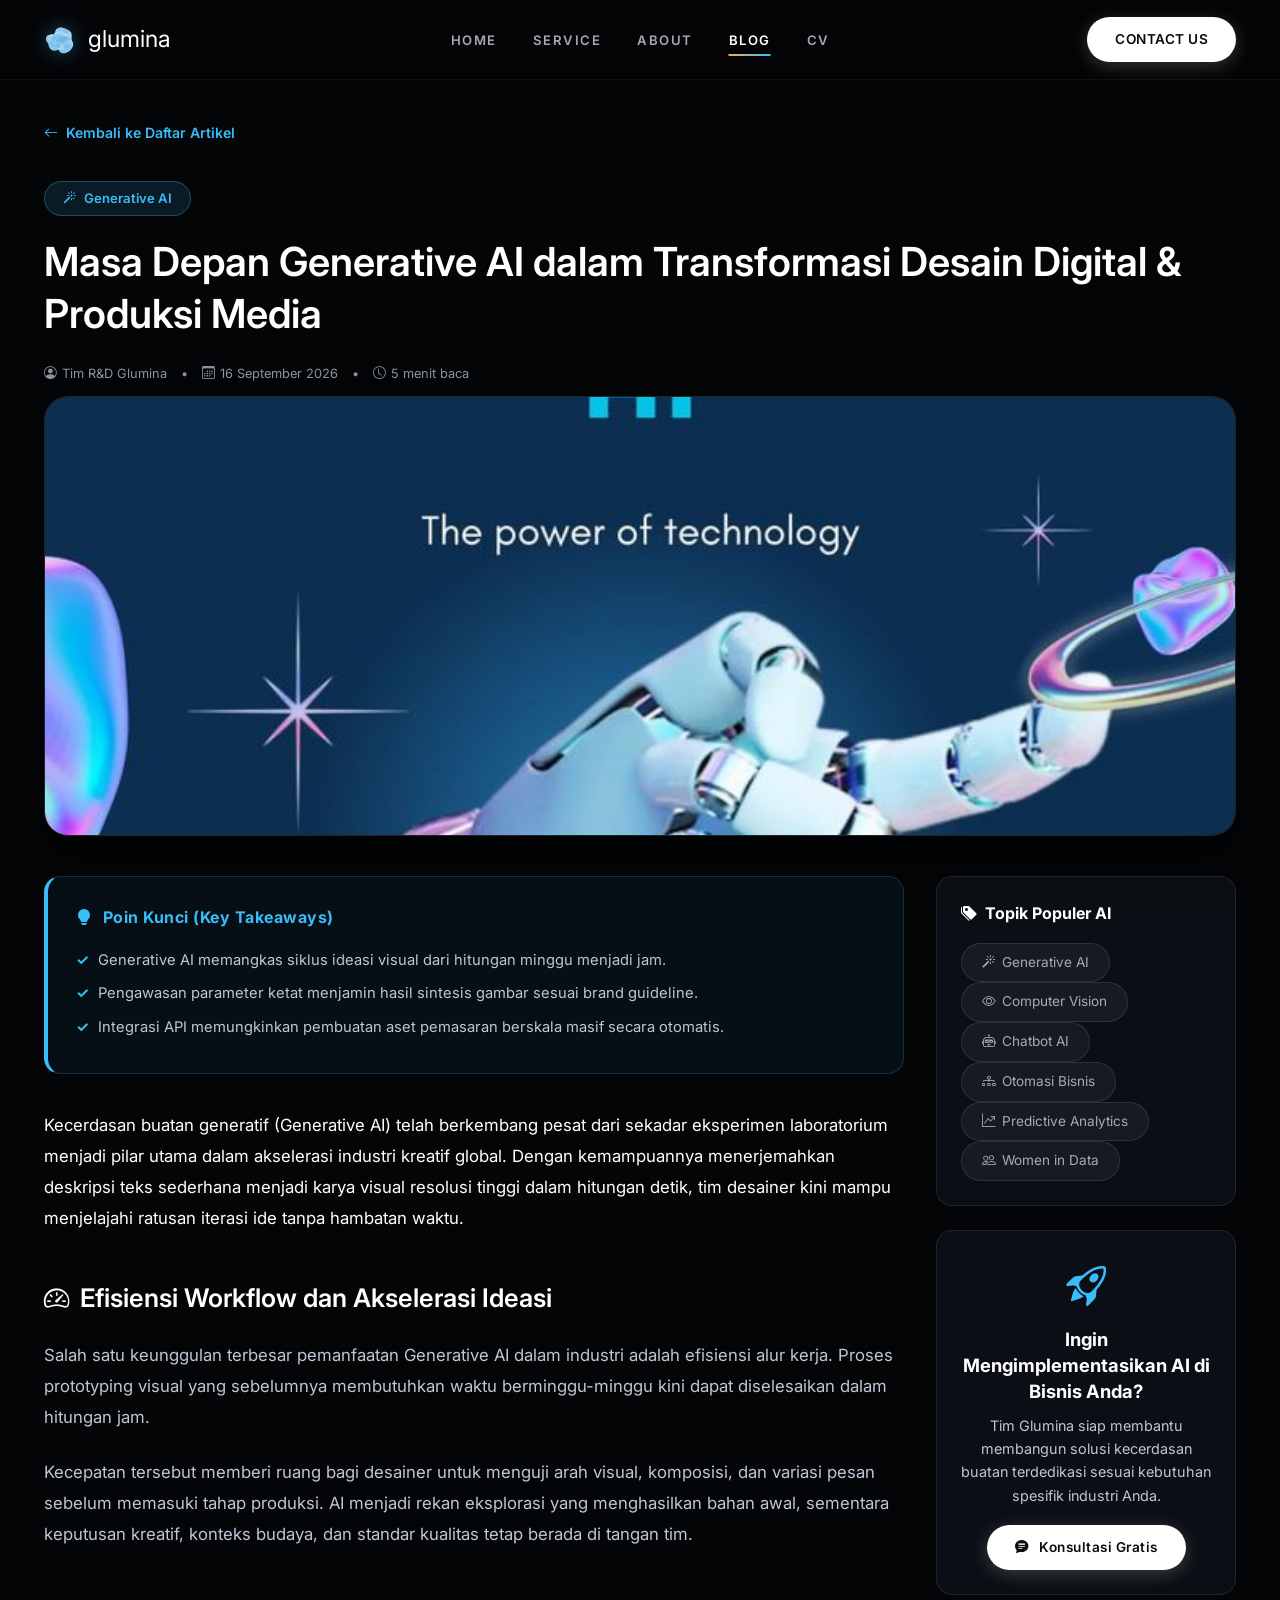
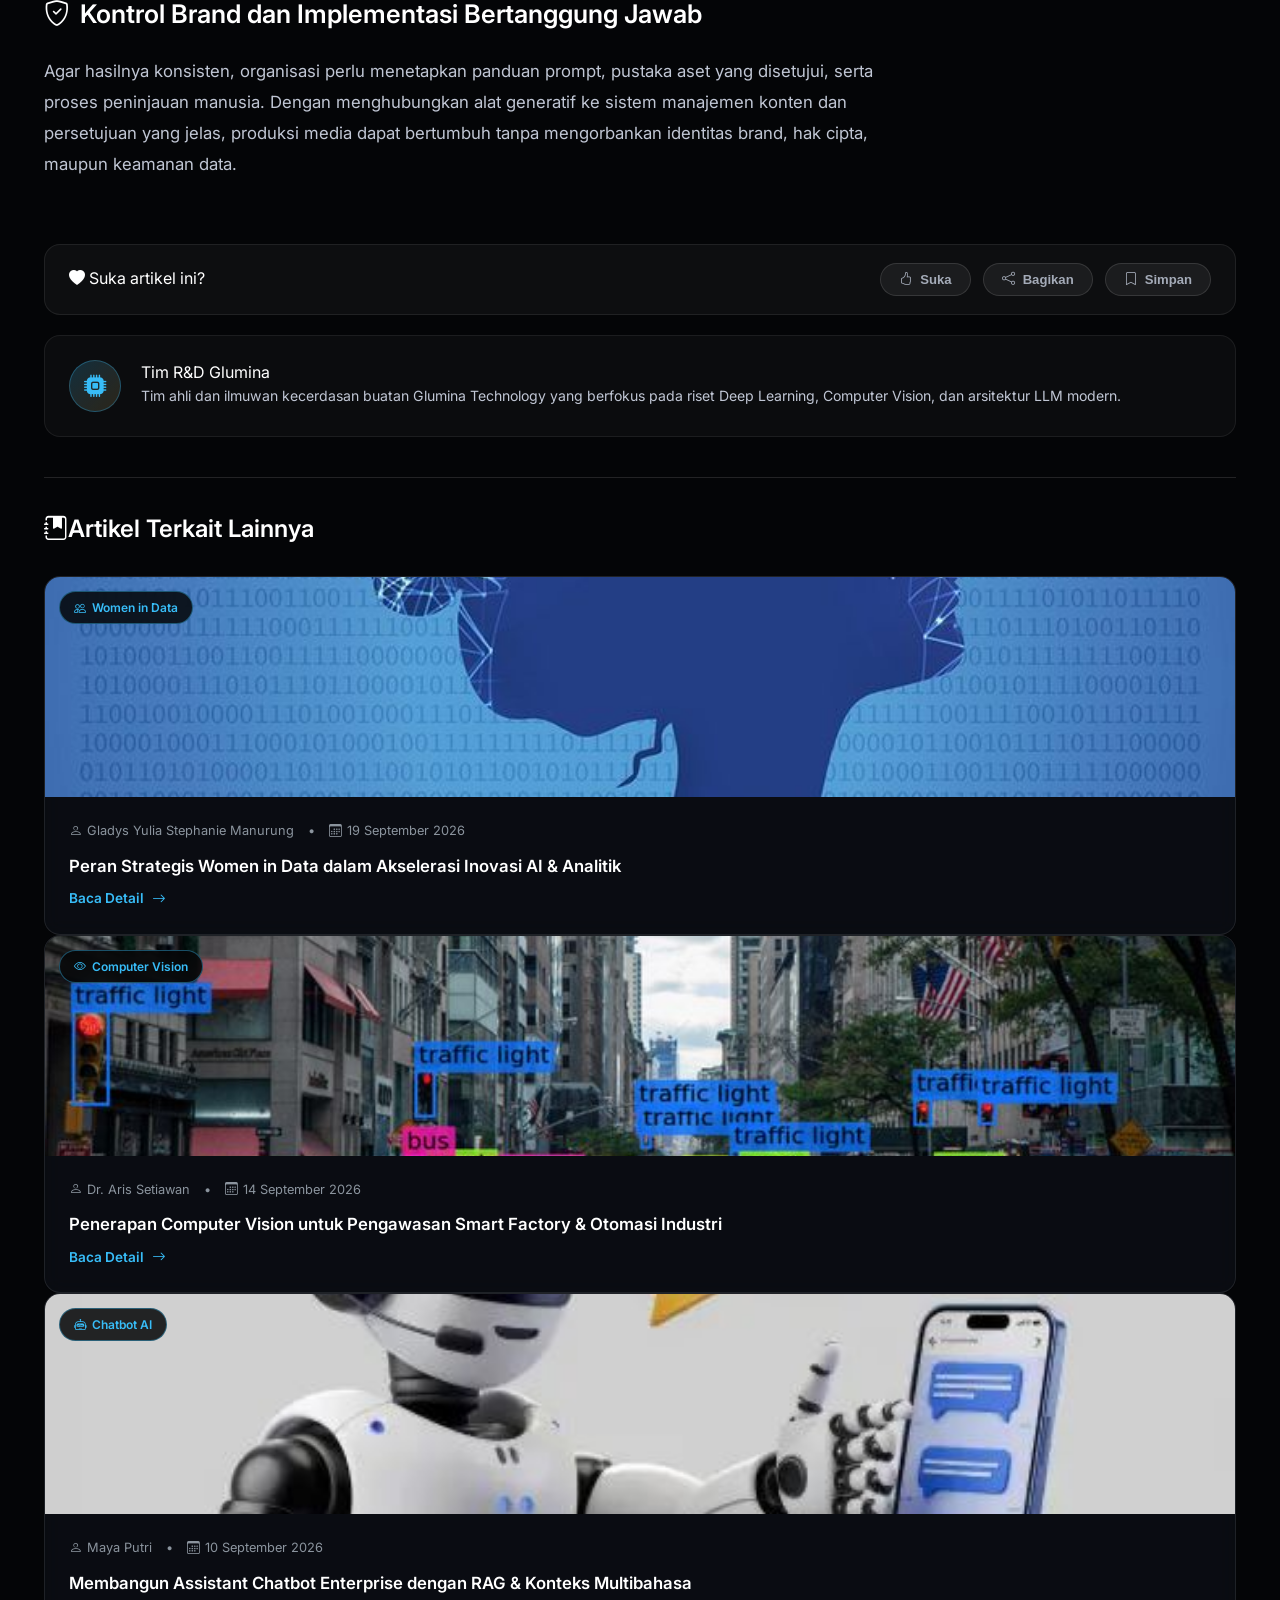
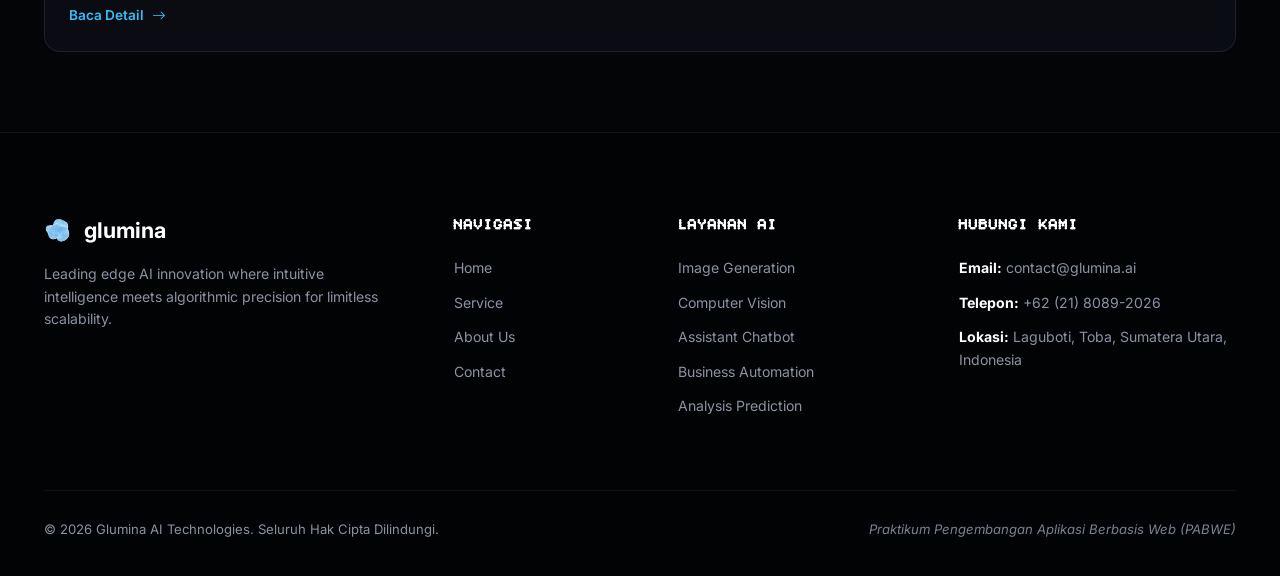
==== commit 6843d1b0: "fixing tolerancy" ====
--- a/blog-detail.html
+++ b/blog-detail.html
@@ -1,4 +1,4 @@
-﻿<!DOCTYPE html>
+<!DOCTYPE html>
 <html lang="id">
 
 <head>
@@ -160,19 +160,19 @@
                     <p class="footer-heading font-bitcount">Navigasi</p>
                     <ul class="footer-nav">
                         <li><a href="index.html" class="footer-link">Home</a></li>
-                        <li><a href="#layanan" class="footer-link">Service</a></li>
-                        <li><a href="#tentang" class="footer-link">About Us</a></li>
-                        <li><a href="#cta" class="footer-link">Contact</a></li>
+                        <li><a href="index.html#layanan" class="footer-link">Service</a></li>
+                        <li><a href="index.html#tentang" class="footer-link">About Us</a></li>
+                        <li><a href="index.html#cta" class="footer-link">Contact</a></li>
                     </ul>
                 </div>
                 <div class="footer-col">
                     <p class="footer-heading font-bitcount">Layanan AI</p>
                     <ul class="footer-nav">
-                        <li><a href="#service-image-gen" class="footer-link">Image Generation</a></li>
-                        <li><a href="#service-comp-vision" class="footer-link">Computer Vision</a></li>
-                        <li><a href="#service-chatbot" class="footer-link">Assistant Chatbot</a></li>
-                        <li><a href="#service-automation" class="footer-link">Business Automation</a></li>
-                        <li><a href="#service-analysis" class="footer-link">Analysis Prediction</a></li>
+                        <li><a href="index.html#service-image-gen" class="footer-link">Image Generation</a></li>
+                        <li><a href="index.html#service-comp-vision" class="footer-link">Computer Vision</a></li>
+                        <li><a href="index.html#service-chatbot" class="footer-link">Assistant Chatbot</a></li>
+                        <li><a href="index.html#service-automation" class="footer-link">Business Automation</a></li>
+                        <li><a href="index.html#service-analysis" class="footer-link">Analysis Prediction</a></li>
                     </ul>
                 </div>
                 <div class="footer-col">
@@ -225,6 +225,13 @@
                     <p>
                         Salah satu keunggulan terbesar pemanfaatan Generative AI dalam industri adalah efisiensi alur kerja. Proses prototyping visual yang sebelumnya membutuhkan waktu berminggu-minggu kini dapat diselesaikan dalam hitungan jam.
                     </p>
+                    <p>
+                        Kecepatan tersebut memberi ruang bagi desainer untuk menguji arah visual, komposisi, dan variasi pesan sebelum memasuki tahap produksi. AI menjadi rekan eksplorasi yang menghasilkan bahan awal, sementara keputusan kreatif, konteks budaya, dan standar kualitas tetap berada di tangan tim.
+                    </p>
+                    <h2><i class="bi bi-shield-check text-cyan"></i> Kontrol Brand dan Implementasi Bertanggung Jawab</h2>
+                    <p>
+                        Agar hasilnya konsisten, organisasi perlu menetapkan panduan prompt, pustaka aset yang disetujui, serta proses peninjauan manusia. Dengan menghubungkan alat generatif ke sistem manajemen konten dan persetujuan yang jelas, produksi media dapat bertumbuh tanpa mengorbankan identitas brand, hak cipta, maupun keamanan data.
+                    </p>
                 `
             },
             "women-in-data": {
@@ -244,6 +251,8 @@
                 content: `
                     <h2>Mengapa Keberagaman Gender Penting dalam Sains Data?</h2>
                     <p>Algoritma kecerdasan buatan dan model prediktif dibentuk berdasarkan data historis. Jika data tersebut dikumpulkan dan dianalisis tanpa perspektif yang beragam, sistem AI yang dihasilkan rentan terhadap bias.</p>
+                    <p>Partisipasi perempuan dalam pengumpulan data, perancangan metrik, dan evaluasi model membantu tim mengenali kebutuhan pengguna yang sebelumnya terlewat. Keberagaman bukan sekadar target representasi; ia memperluas pertanyaan yang diajukan kepada data dan memperkuat kualitas keputusan yang dibuat dari hasil analitik.</p>
+                    <p>Organisasi dapat mendukung perubahan ini melalui jalur mentorship, kesempatan kepemimpinan teknis, serta komunitas belajar yang aman untuk bertukar pengalaman. Ketika talenta perempuan memiliki akses setara terhadap proyek strategis, produk AI menjadi lebih inklusif dan manfaat inovasinya menjangkau lebih banyak kelompok.</p>
                 `
             },
             "computer-vision": {
@@ -262,6 +271,9 @@
                 ],
                 content: `
                     <p class="lead text-white fw-normal">Dalam era Industri 4.0, integrasi sistem Computer Vision pada lini produksi pabrik pintar telah mengubah cara perusahaan manufaktur menjaga kualitas produk.</p>
+                    <p>Kamera industri dan model visi memeriksa komponen secara konsisten pada setiap tahap produksi. Sistem dapat menandai cacat kecil, ketidaksesuaian label, atau penggunaan alat pelindung diri yang tidak lengkap sebelum masalah tersebut menjadi produk gagal atau risiko keselamatan.</p>
+                    <p>Untuk kebutuhan respons cepat, pemrosesan dapat dilakukan di perangkat edge yang dekat dengan kamera. Pendekatan ini mengurangi latensi, menjaga data operasional tetap berada di lingkungan pabrik, dan memungkinkan notifikasi langsung kepada operator.</p>
+                    <p>Keberhasilan implementasi bergantung pada data gambar yang representatif, pencahayaan yang stabil, dan evaluasi berkala terhadap tingkat akurasi. Dengan proses tersebut, Computer Vision mendukung kontrol kualitas yang lebih terukur sekaligus membantu tim memusatkan perhatian pada perbaikan proses bernilai tinggi.</p>
                 `
             },
             "chatbot-ai": {
@@ -280,6 +292,9 @@
                 ],
                 content: `
                     <p class="lead text-white fw-normal">Layanan pelanggan masa kini membutuhkan kecepatan respons tanpa mengorbankan ketepatan informasi melalui arsitektur RAG.</p>
+                    <p>Dalam pola Retrieval-Augmented Generation, chatbot terlebih dahulu mencari dokumen yang relevan dari basis pengetahuan perusahaan, lalu menggunakan konteks tersebut untuk menyusun jawaban. Cara ini membuat respons lebih dapat ditelusuri dibandingkan jawaban yang hanya mengandalkan pengetahuan umum model bahasa.</p>
+                    <p>Basis pengetahuan perlu dikelola sebagai produk: dokumen harus memiliki pemilik, versi, hak akses, dan jadwal pembaruan yang jelas. Integrasi dengan CRM atau sistem tiket juga memberi chatbot konteks yang tepat tanpa membuka data pelanggan kepada pengguna yang tidak berwenang.</p>
+                    <p>Pengujian percakapan multibahasa, pemantauan pertanyaan yang gagal dijawab, dan jalur eskalasi ke agen manusia memastikan layanan tetap membantu ketika kasus menjadi kompleks. Dengan tata kelola tersebut, chatbot dapat mempercepat layanan sambil mempertahankan kepercayaan pelanggan.</p>
                 `
             }
         };
@@ -332,6 +347,10 @@
                             <div class="card-body">
                                 <div class="bs-card-meta">
                                     <span class="bs-card-meta-item">
+                                        <i class="bi bi-person"></i> ${item.author}
+                                    </span>
+                                    <span>&bull;</span>
+                                    <span class="bs-card-meta-item">
                                         <i class="bi bi-calendar3"></i> ${item.date}
                                     </span>
                                 </div>
@@ -352,4 +371,4 @@
     </script>
 </body>
 
-</html>+</html>
--- a/assets/css/blog.css
+++ b/assets/css/blog.css
@@ -1,4 +1,4 @@
-﻿/* =============================================================================
+/* =============================================================================
    blog.css — Styling khusus halaman Blog (blog.html) & Detail Artikel (blog-detail.html)
    Bergantung pada variabel yang didefinisikan di style.css (:root).
    Import setelah style.css.
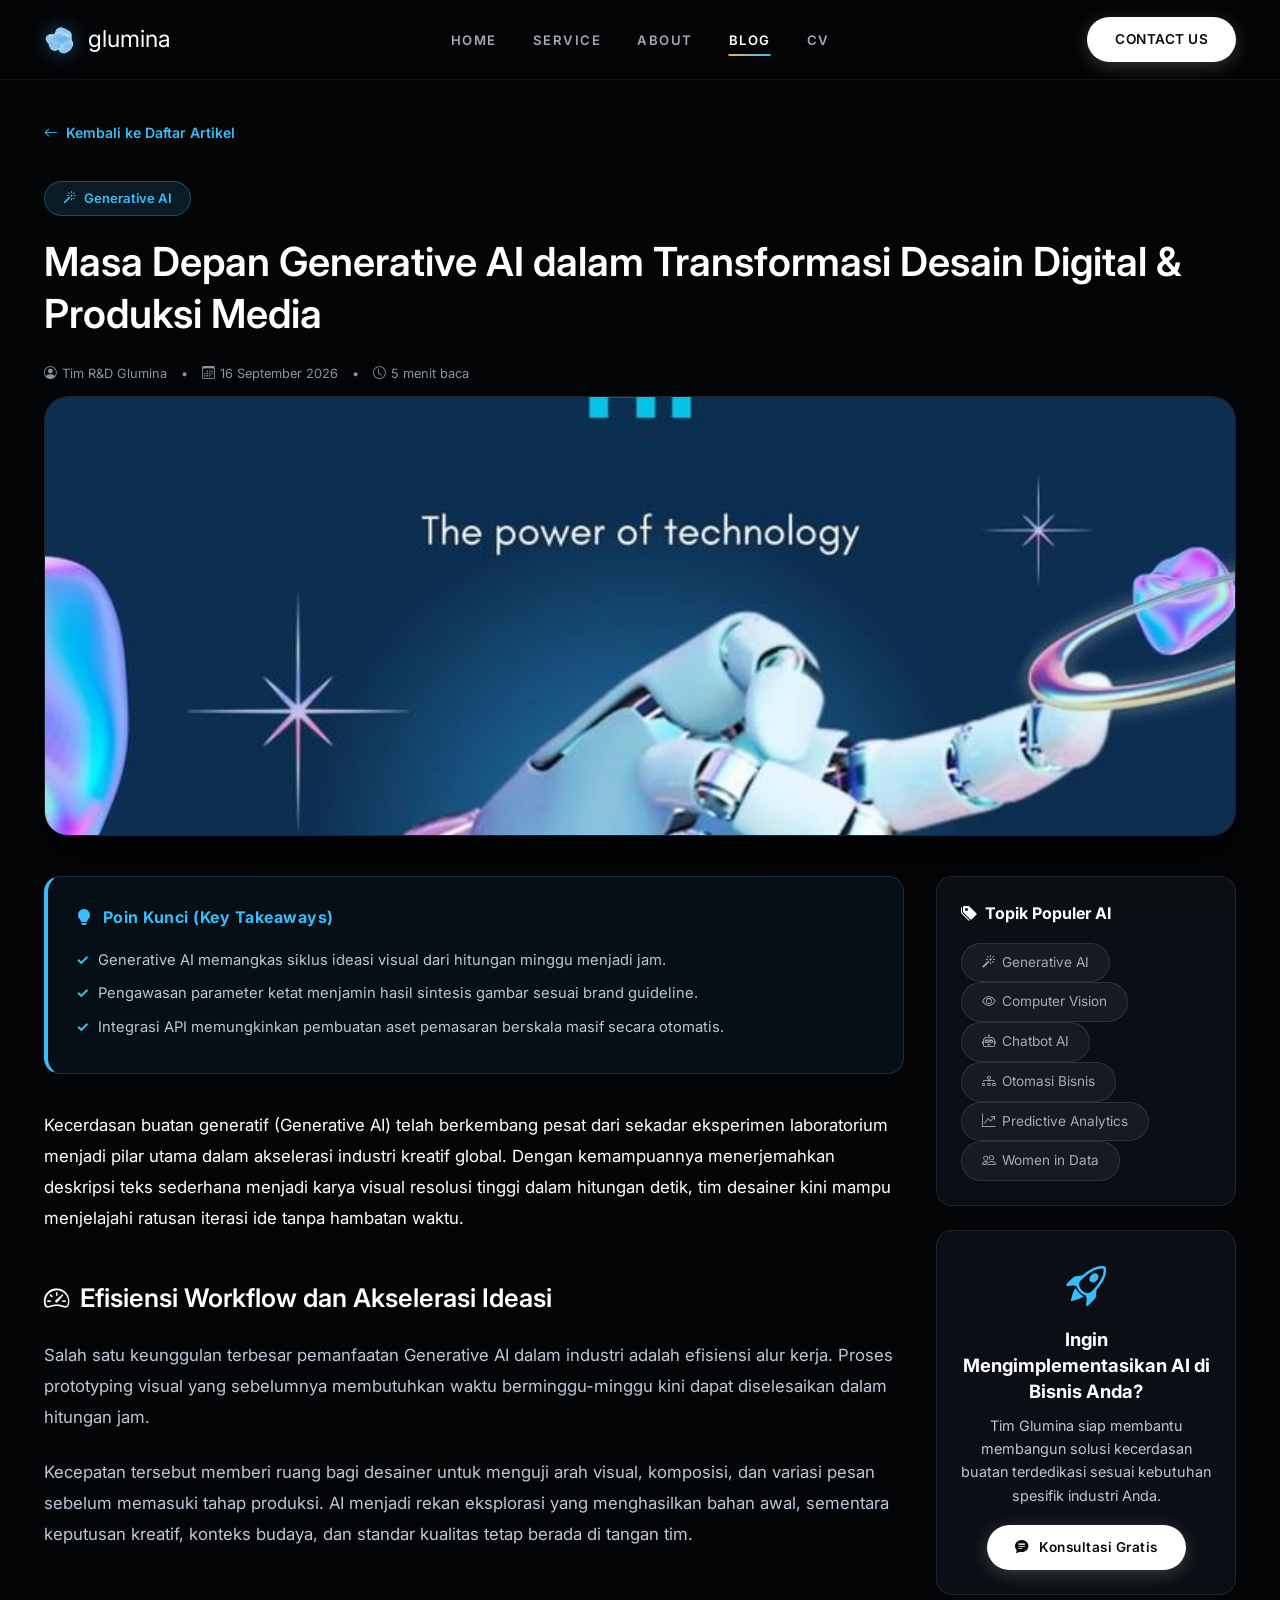
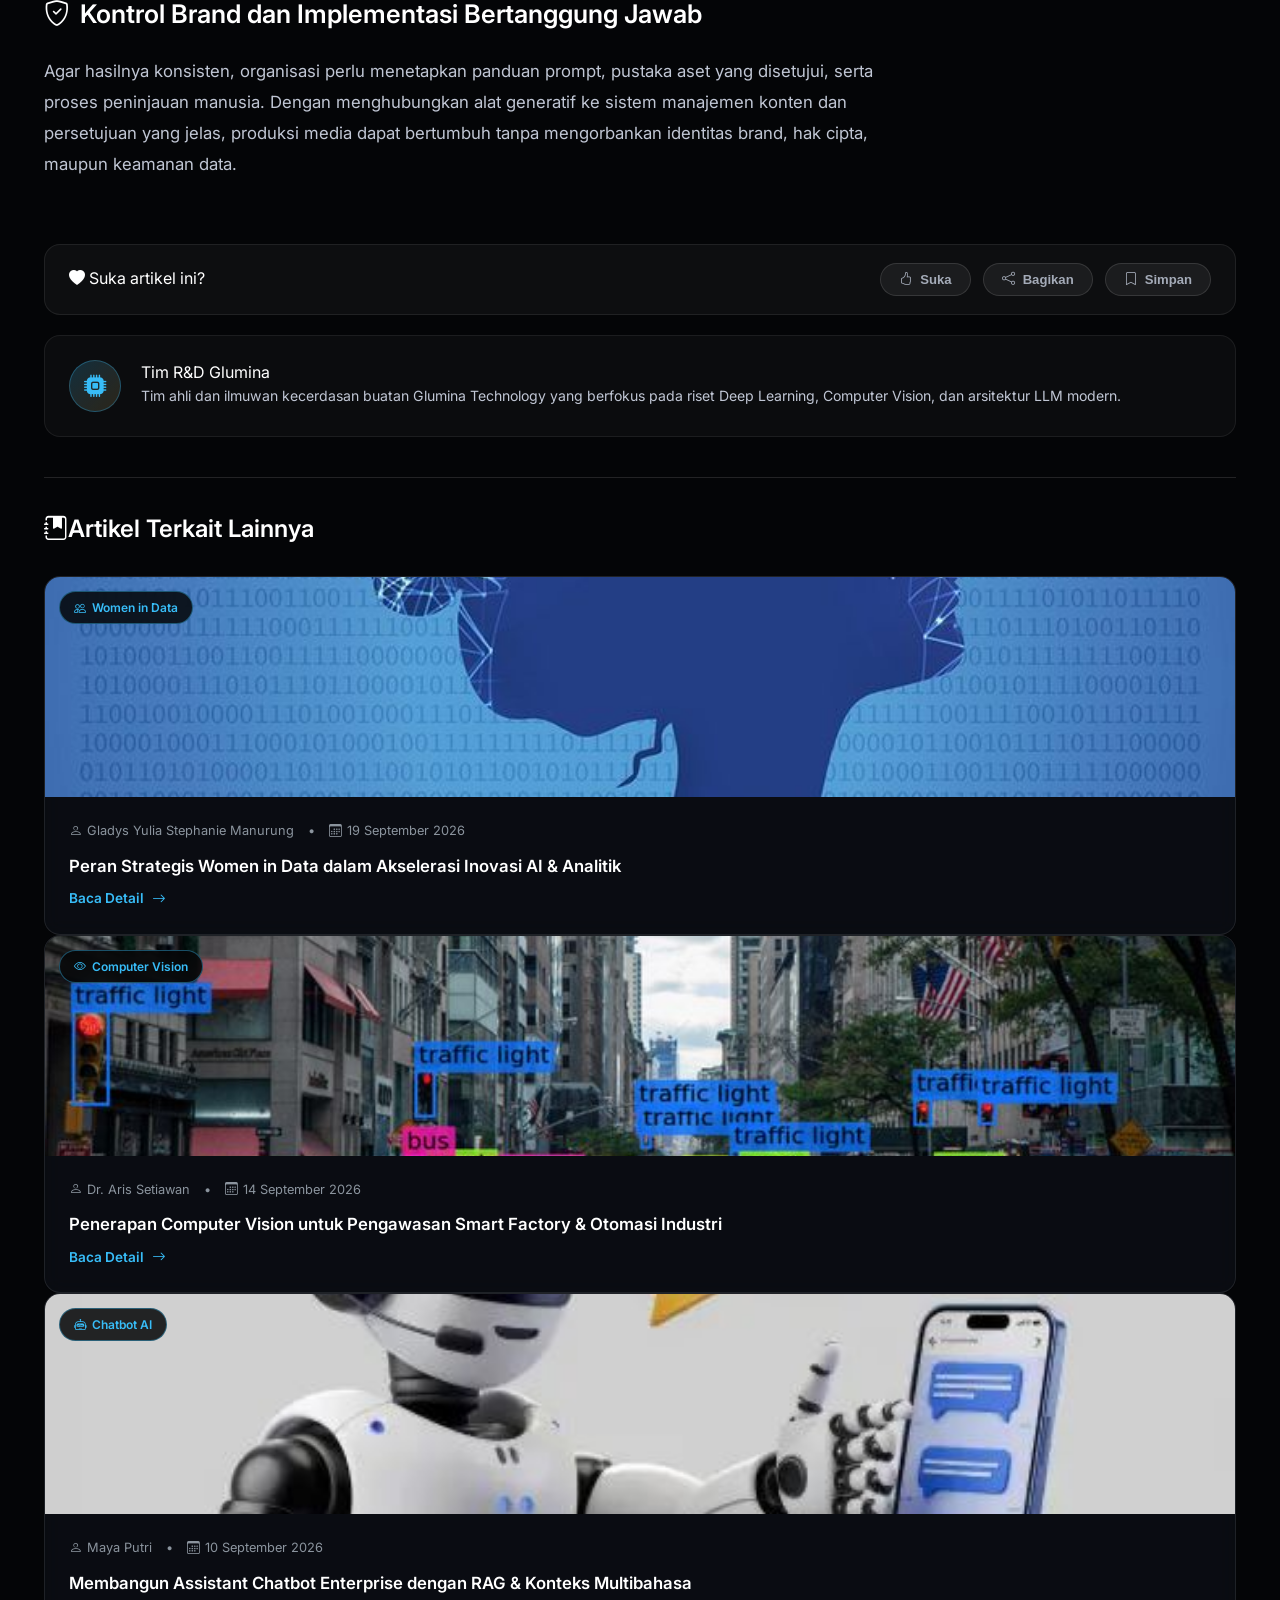
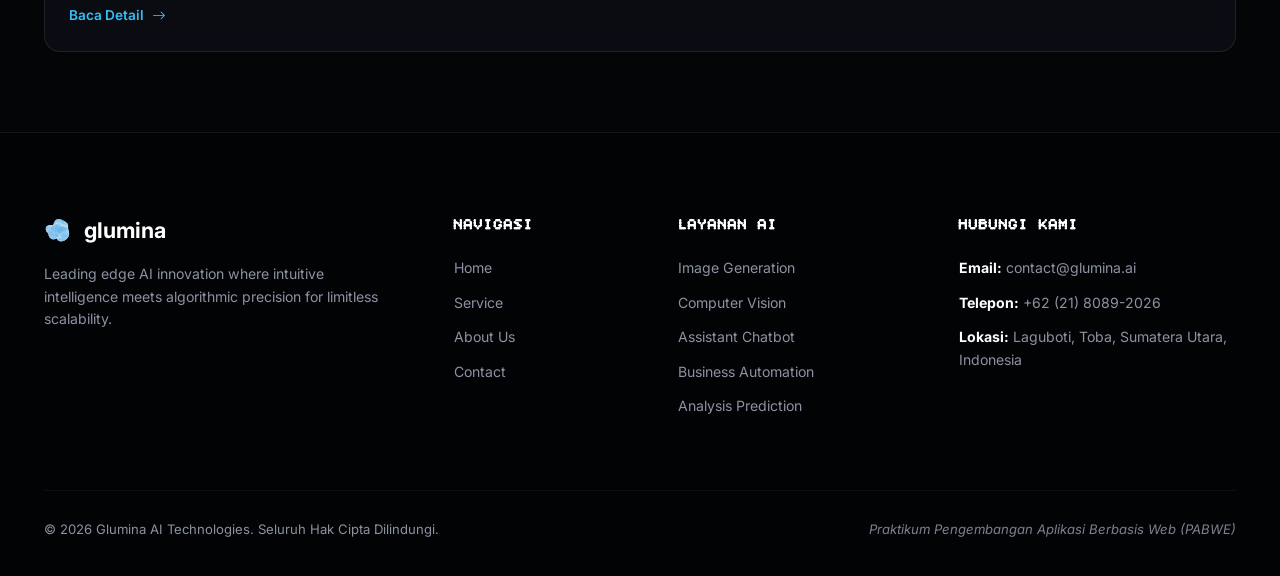
==== commit da301c92: "fix consistency" ====
--- a/blog-detail.html
+++ b/blog-detail.html
@@ -54,23 +54,23 @@
                     <div id="articleBadge" class="article-header-badge">
                         <i id="categoryIcon" class="bi bi-cpu"></i> <span id="categoryName">Generative AI</span>
                     </div>
-                    <h1 id="articleTitle" class="article-hero-title"></h1>
+                    <h1 id="articleTitle" class="article-hero-title">Masa Depan Generative AI dalam Transformasi Desain Digital &amp; Produksi Media</h1>
                     <div class="bs-card-meta justify-content-center text-center">
                         <span class="bs-card-meta-item">
-                            <i class="bi bi-person-circle"></i> <span id="articleAuthor"></span>
+                            <i class="bi bi-person-circle"></i> <span id="articleAuthor">Tim R&amp;D Glumina</span>
                         </span>
                         <span>&bull;</span>
                         <span class="bs-card-meta-item">
-                            <i class="bi bi-calendar3"></i> <span id="articleDate"></span>
+                            <i class="bi bi-calendar3"></i> <span id="articleDate">16 September 2026</span>
                         </span>
                         <span>&bull;</span>
                         <span class="bs-card-meta-item">
-                            <i class="bi bi-clock"></i> <span id="articleReadTime"></span>
+                            <i class="bi bi-clock"></i> <span id="articleReadTime">5 menit baca</span>
                         </span>
                     </div>
                 </div>
 
-                <img id="articleCover" src="" alt="Article Cover" class="article-cover-img">
+                <img id="articleCover" src="assets/img/gen ai.jpg" alt="Ilustrasi Generative AI untuk desain digital" class="article-cover-img">
 
                 <div class="article-layout">
                     <article class="article-main">
@@ -78,10 +78,18 @@
                             <h2 class="key-takeaways-title">
                                 <i class="bi bi-lightbulb-fill"></i> Poin Kunci (Key Takeaways)
                             </h2>
-                            <ul id="keyTakeawaysList" class="mb-0"></ul>
+                            <ul id="keyTakeawaysList" class="mb-0">
+                                <li>Generative AI memangkas siklus ideasi visual dari hitungan minggu menjadi jam.</li>
+                                <li>Pengawasan parameter menjaga hasil sintesis tetap sesuai pedoman brand.</li>
+                                <li>Integrasi API mendukung produksi aset pemasaran dalam skala besar.</li>
+                            </ul>
                         </div>
 
-                        <div id="articleBody" class="article-body-text"></div>
+                        <div id="articleBody" class="article-body-text">
+                            <p class="lead text-white fw-normal">Kecerdasan buatan generatif telah berkembang dari eksperimen laboratorium menjadi alat penting bagi industri kreatif. Dengan menerjemahkan deskripsi teks menjadi konsep visual dalam hitungan detik, tim dapat mengeksplorasi lebih banyak arah desain sebelum memilih pendekatan yang paling tepat.</p>
+                            <p>Kecepatan ini memberi desainer ruang untuk menguji komposisi, gaya, dan pesan tanpa mengorbankan proses kreatif. AI menyediakan bahan awal dan variasi, sedangkan keputusan mengenai konteks, kualitas, dan kesesuaian audiens tetap dibuat oleh manusia.</p>
+                            <p>Agar penerapannya aman dan konsisten, organisasi memerlukan panduan prompt, pustaka aset yang disetujui, serta proses peninjauan. Tata kelola tersebut memungkinkan produksi media bertumbuh tanpa mengabaikan identitas brand, hak cipta, dan keamanan data.</p>
+                        </div>
                     </article>
 
                     <aside class="article-sidebar" aria-label="Topik dan solusi AI">
@@ -134,7 +142,7 @@
                         <i class="bi bi-cpu-fill"></i>
                     </div>
                     <div>
-                        <p id="authorCardName" class="text-white mb-1 fw-bold"></p>
+                        <p id="authorCardName" class="text-white mb-1 fw-bold">Tim R&amp;D Glumina</p>
                         <p class="article-author-bio mb-0">Tim ahli dan ilmuwan kecerdasan buatan Glumina Technology yang berfokus pada riset Deep Learning, Computer Vision, dan arsitektur LLM modern.</p>
                     </div>
                 </div>
